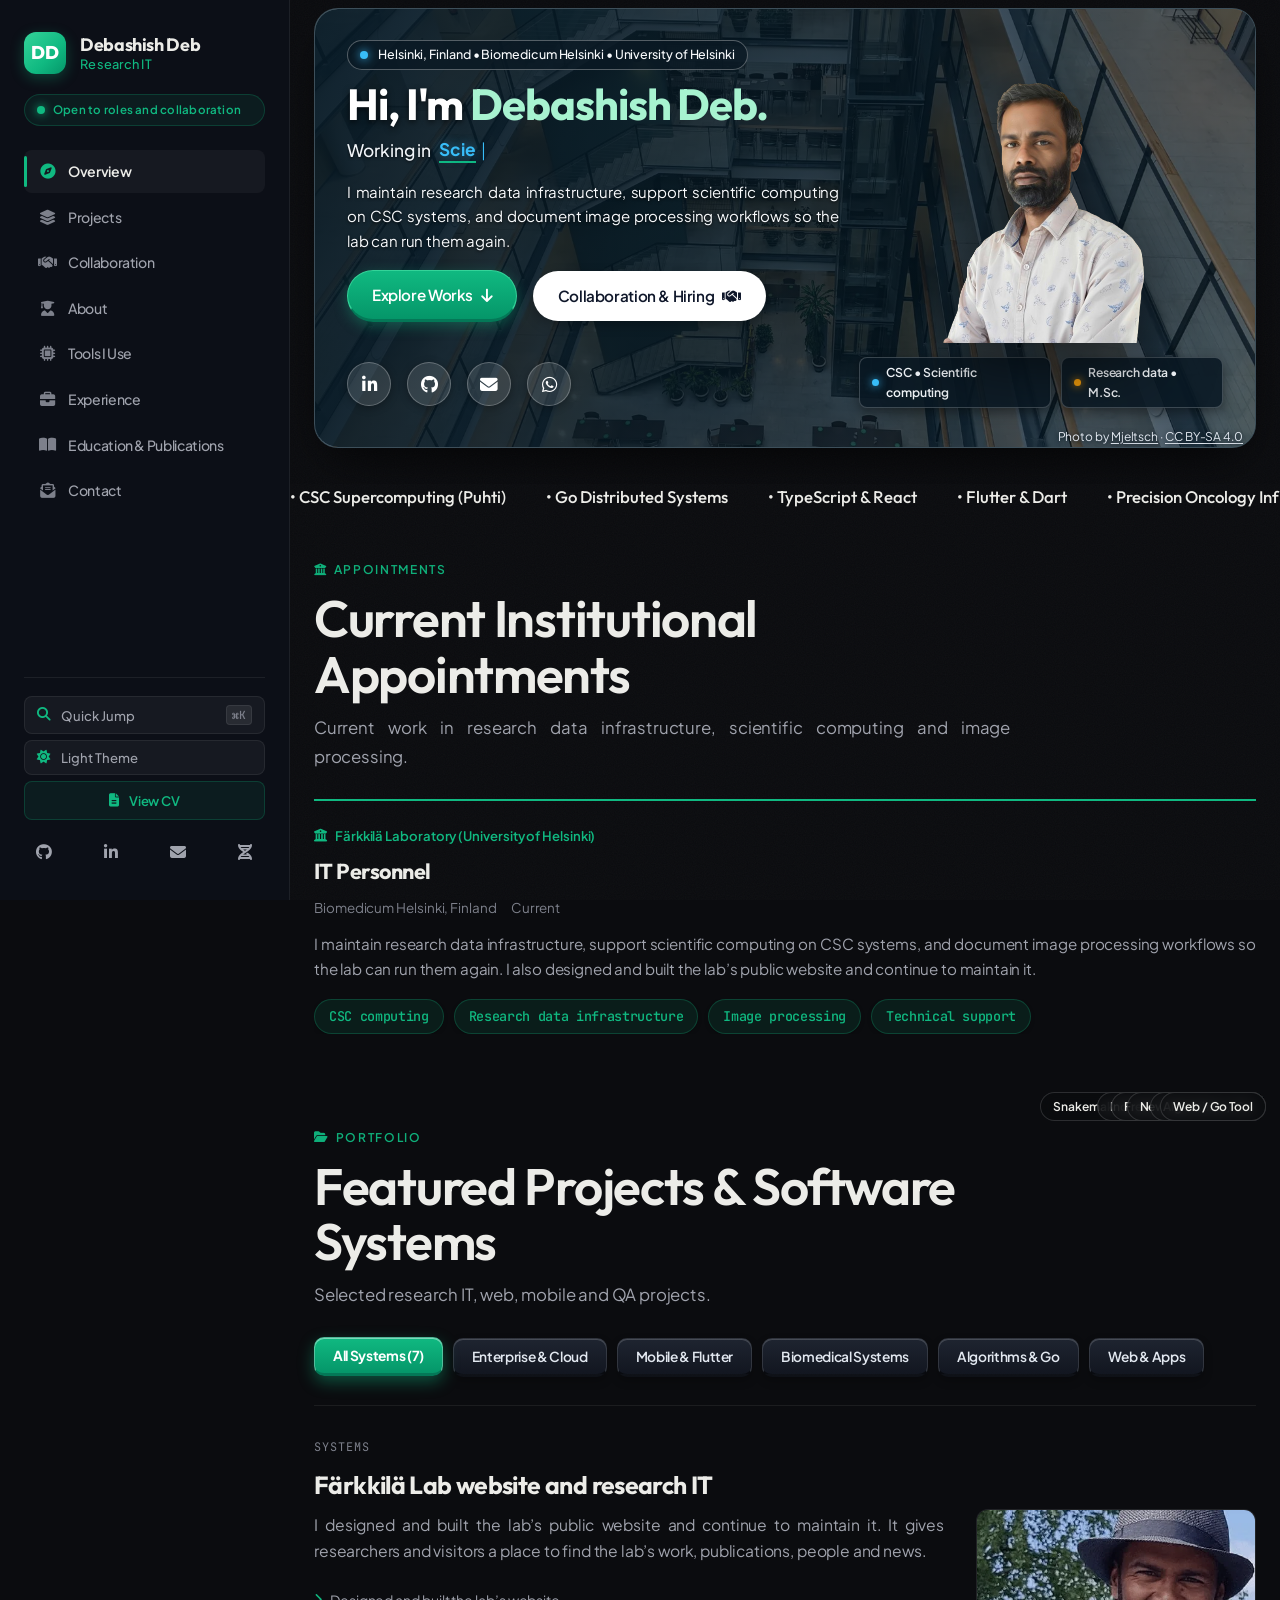
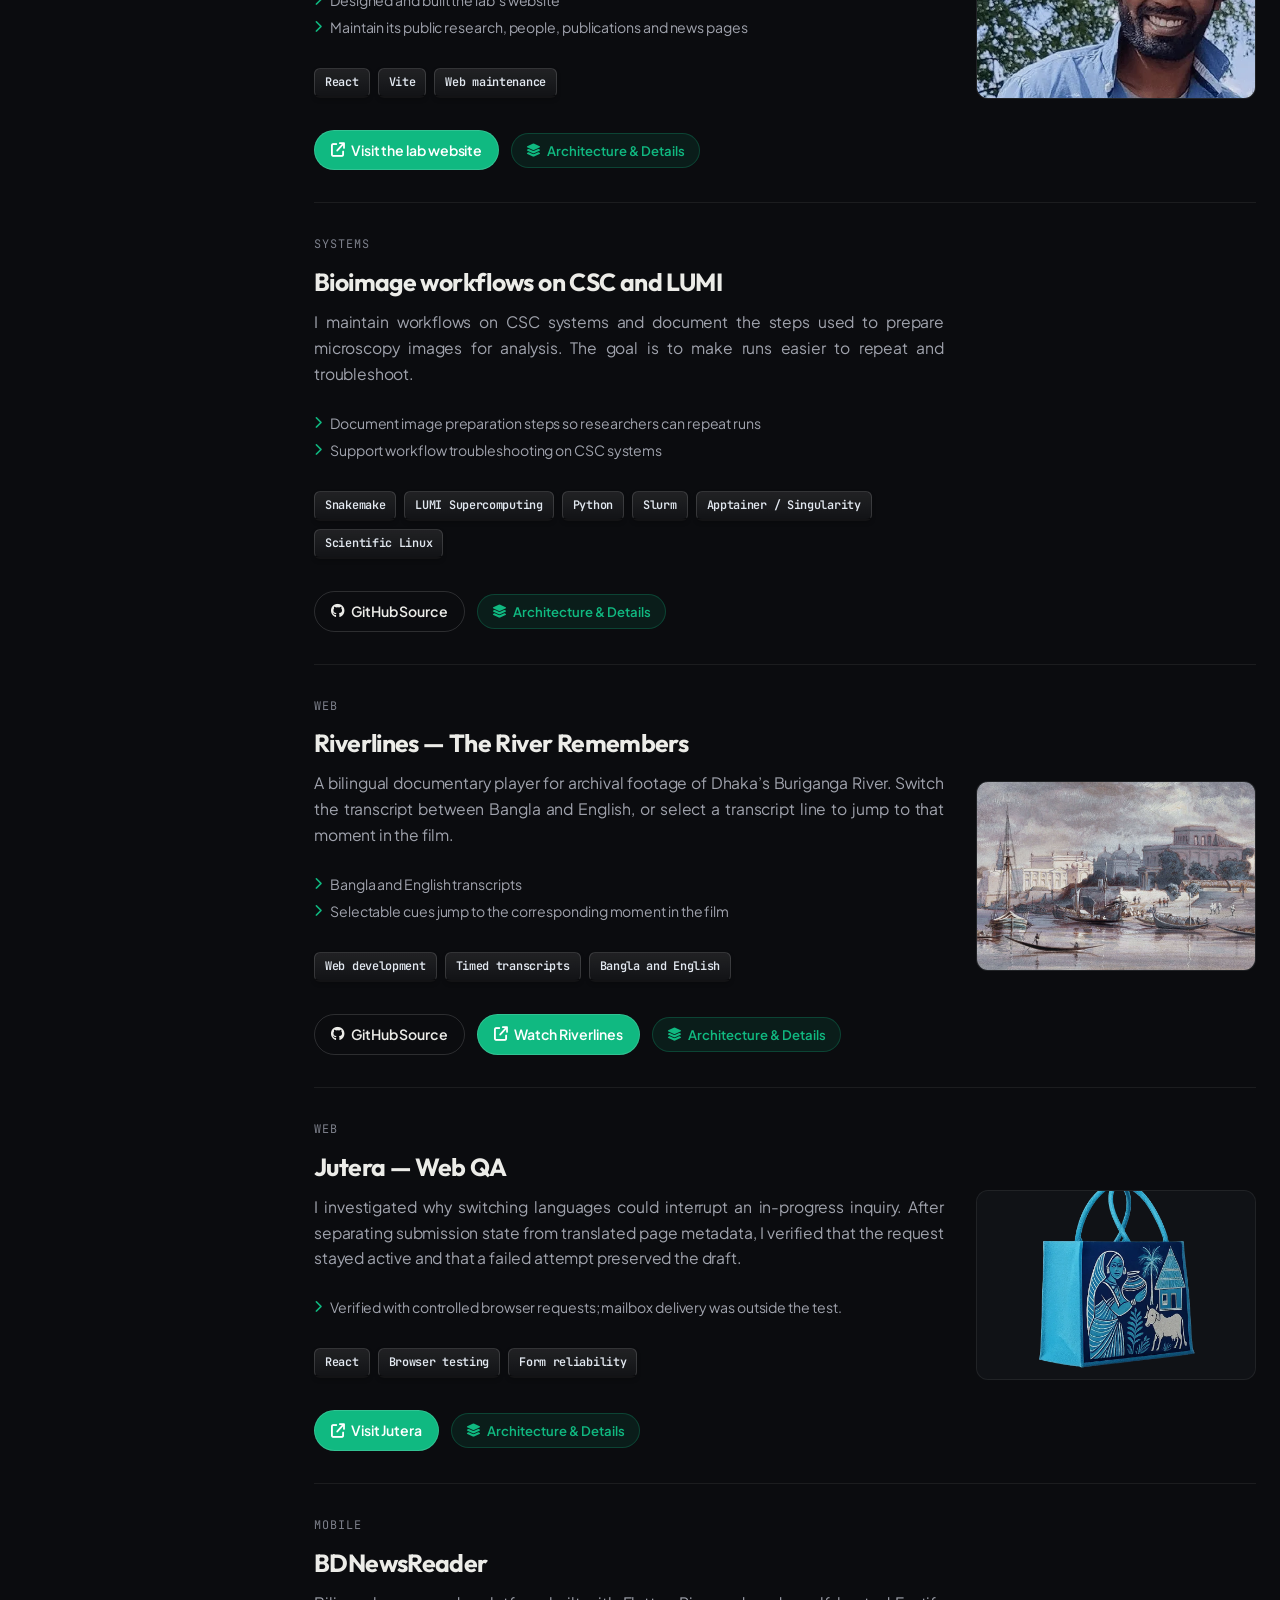
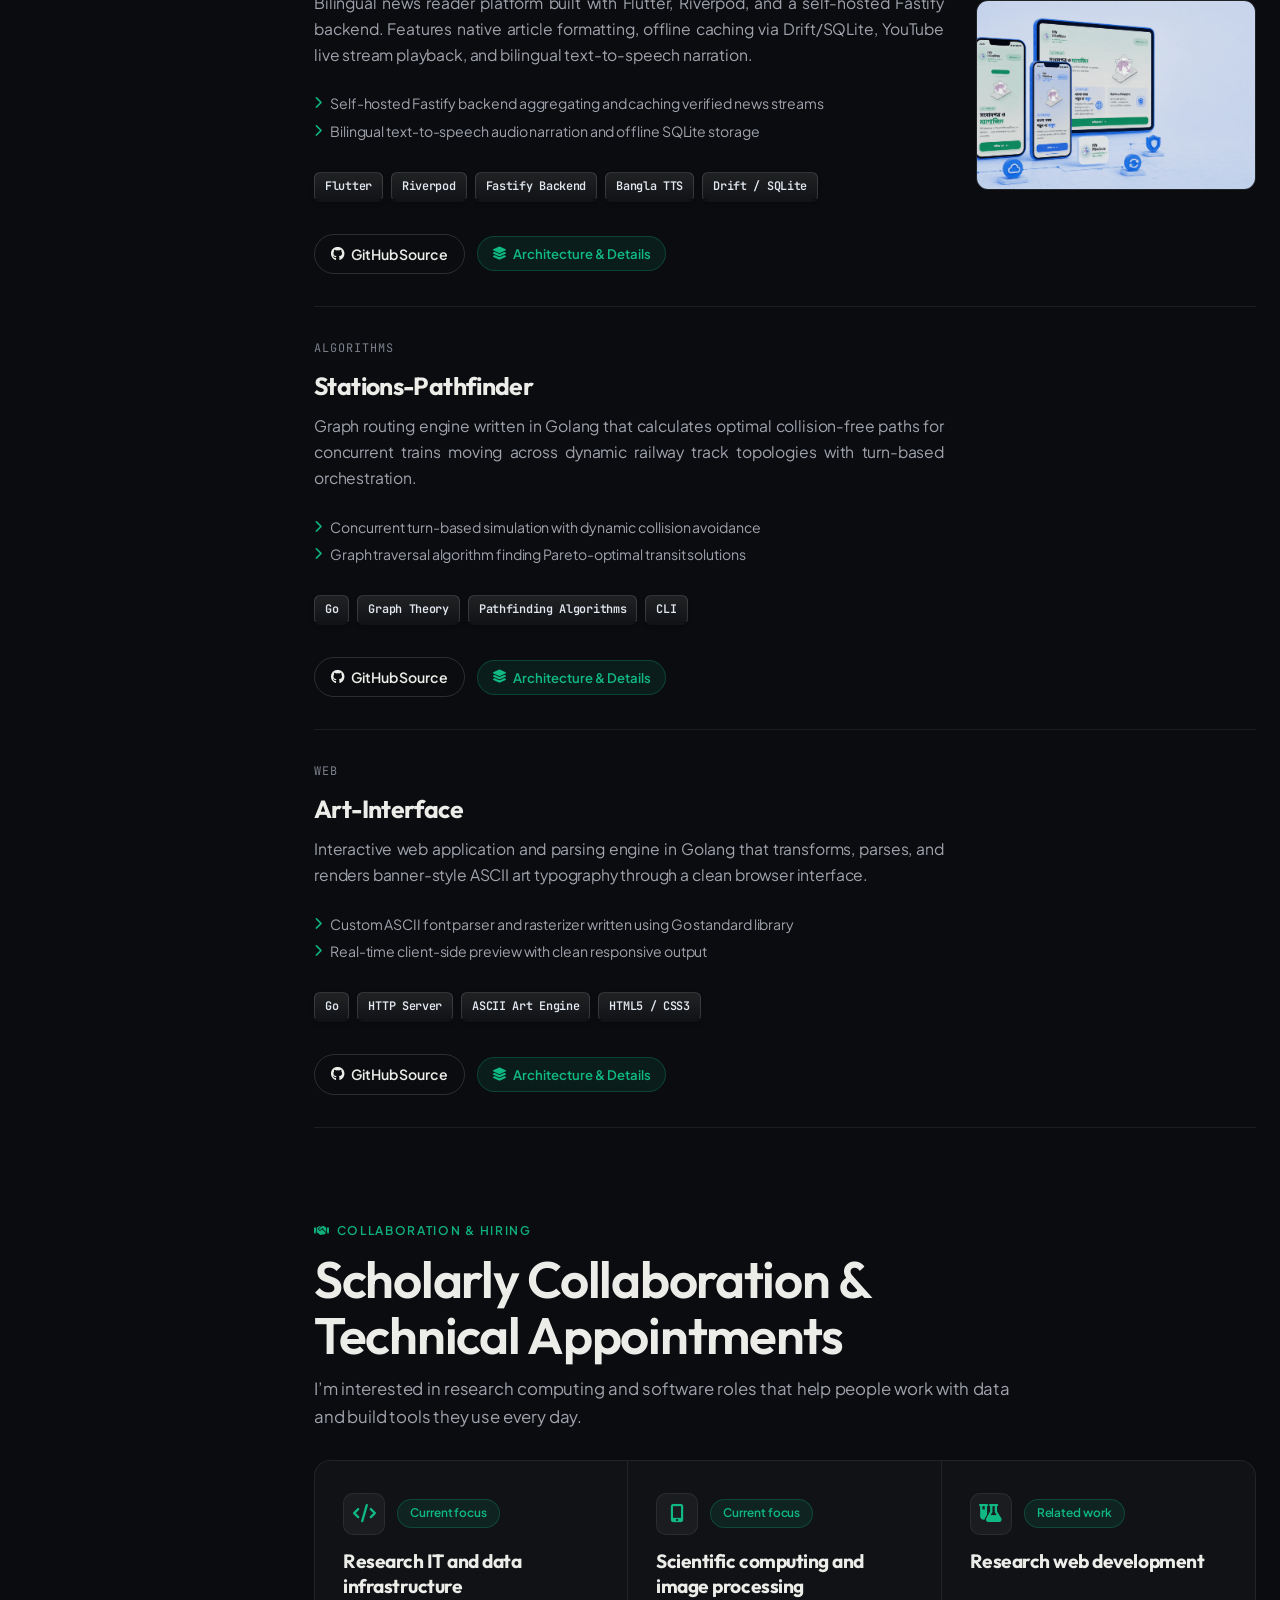
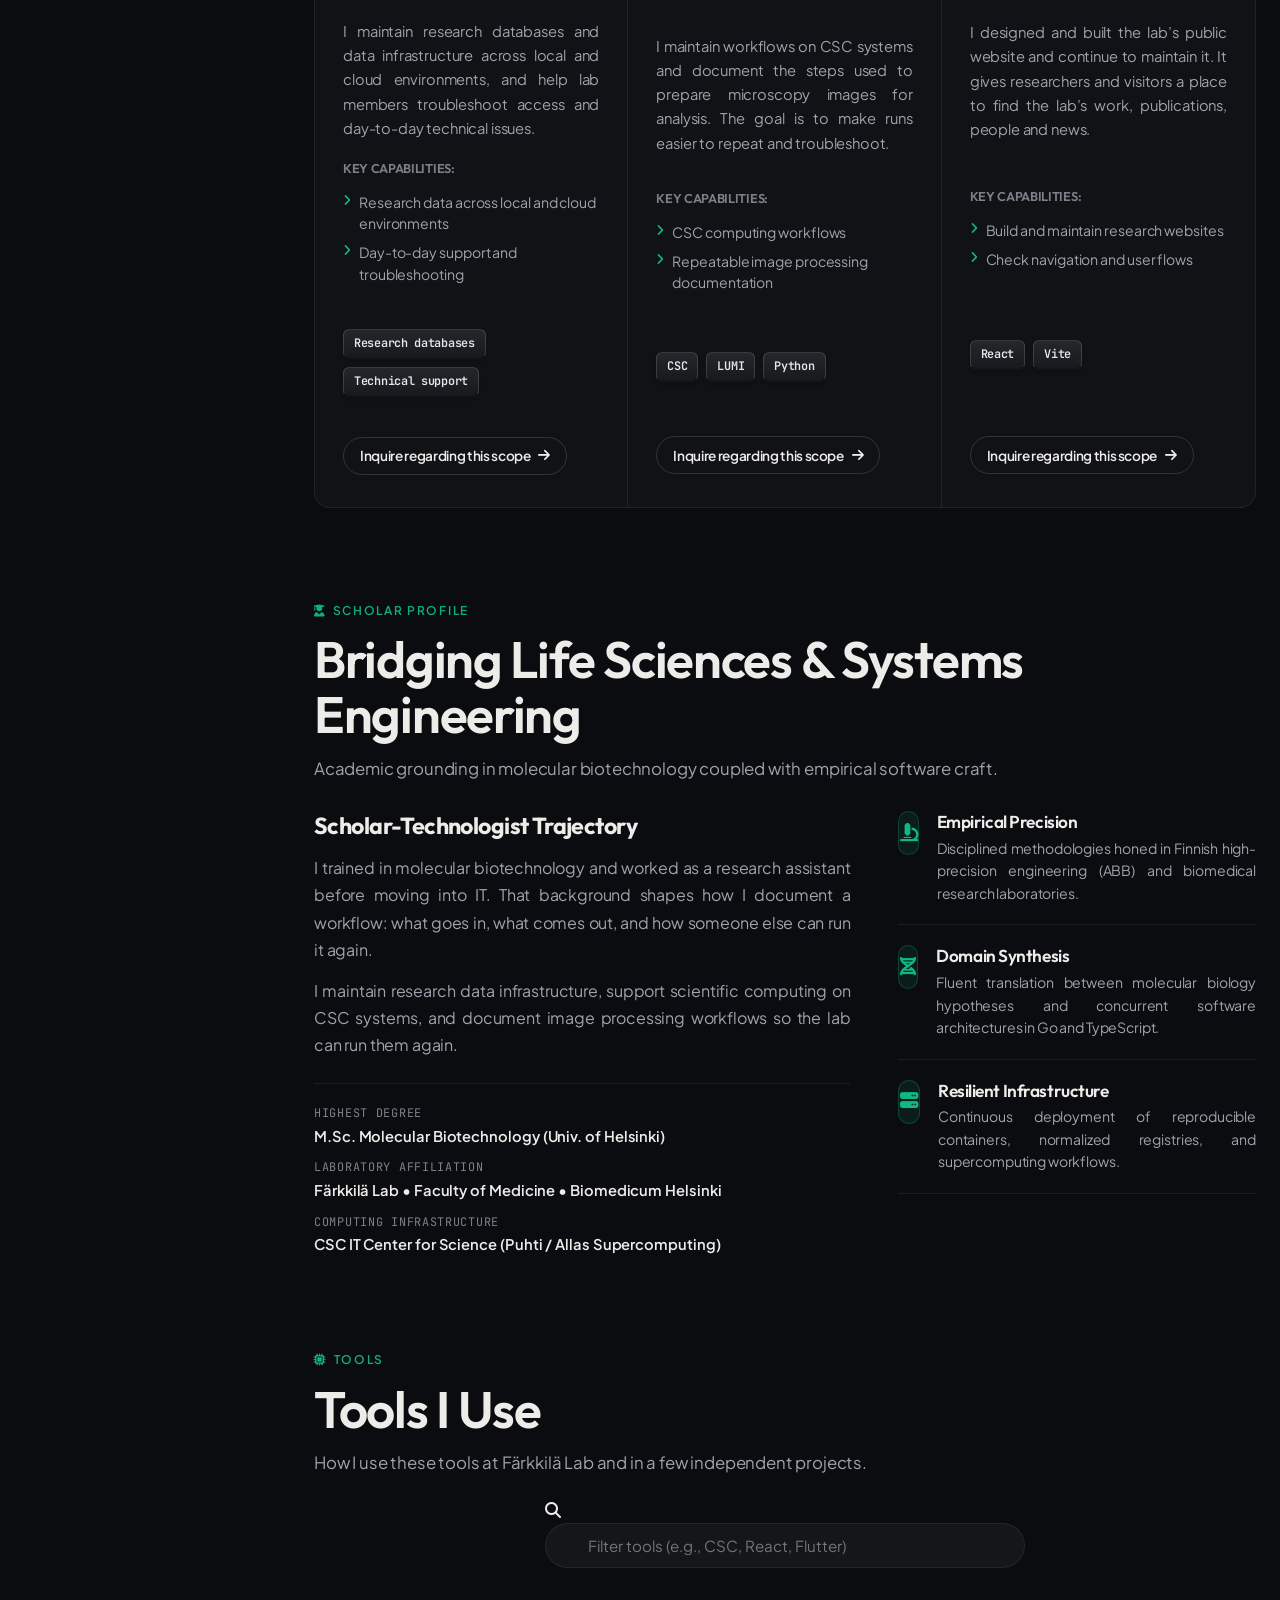
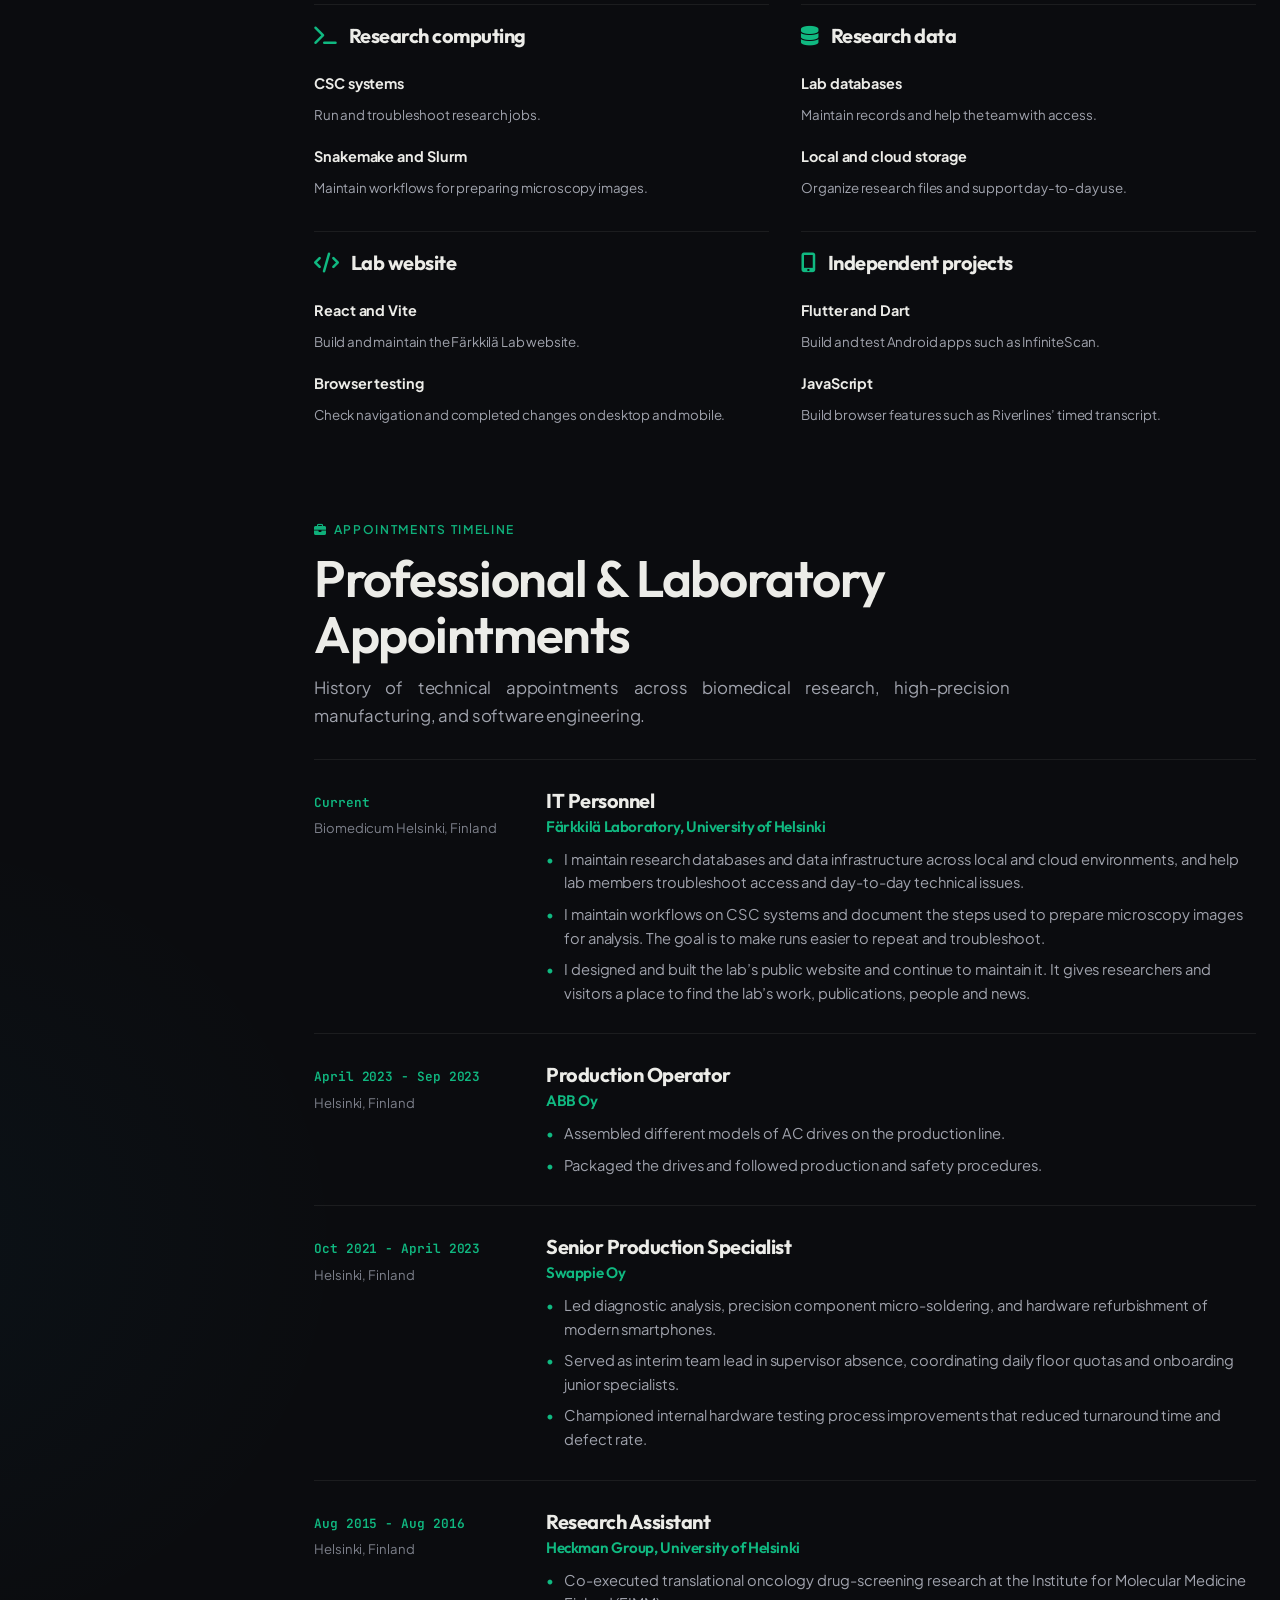
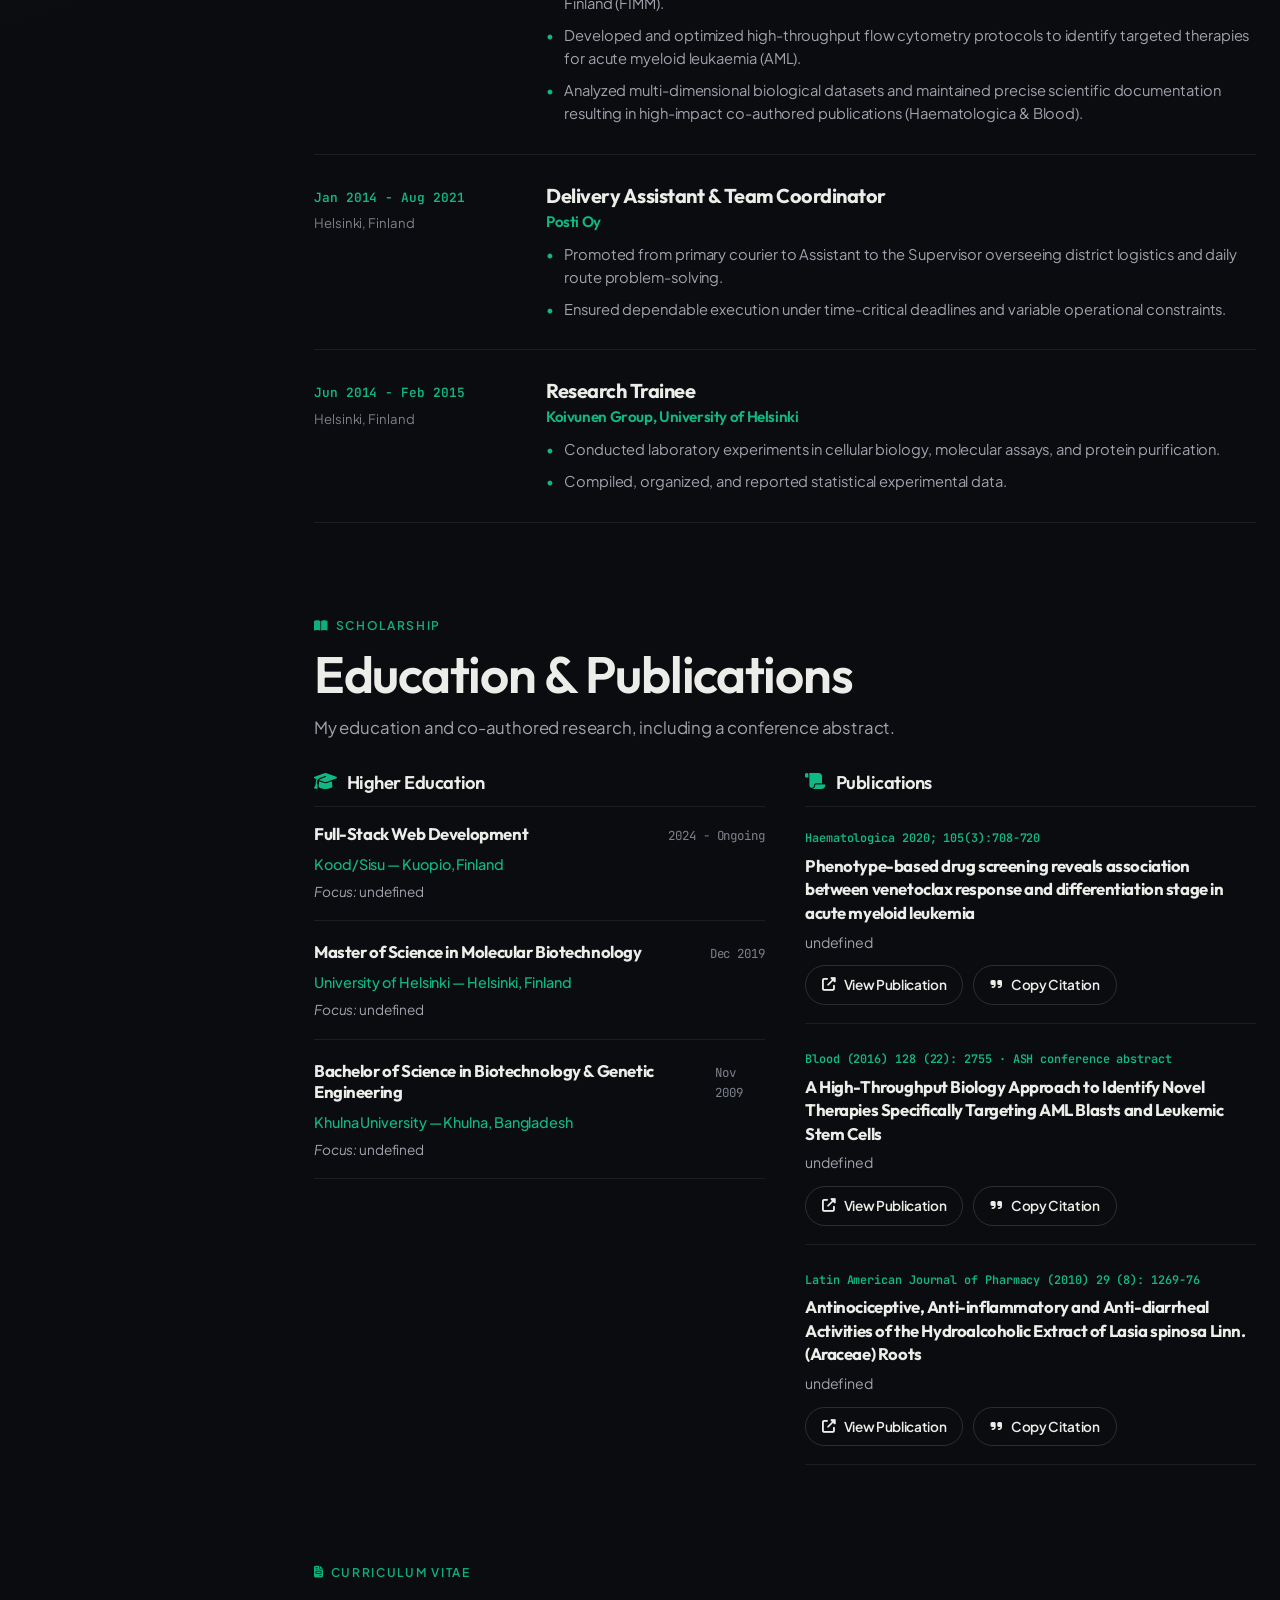
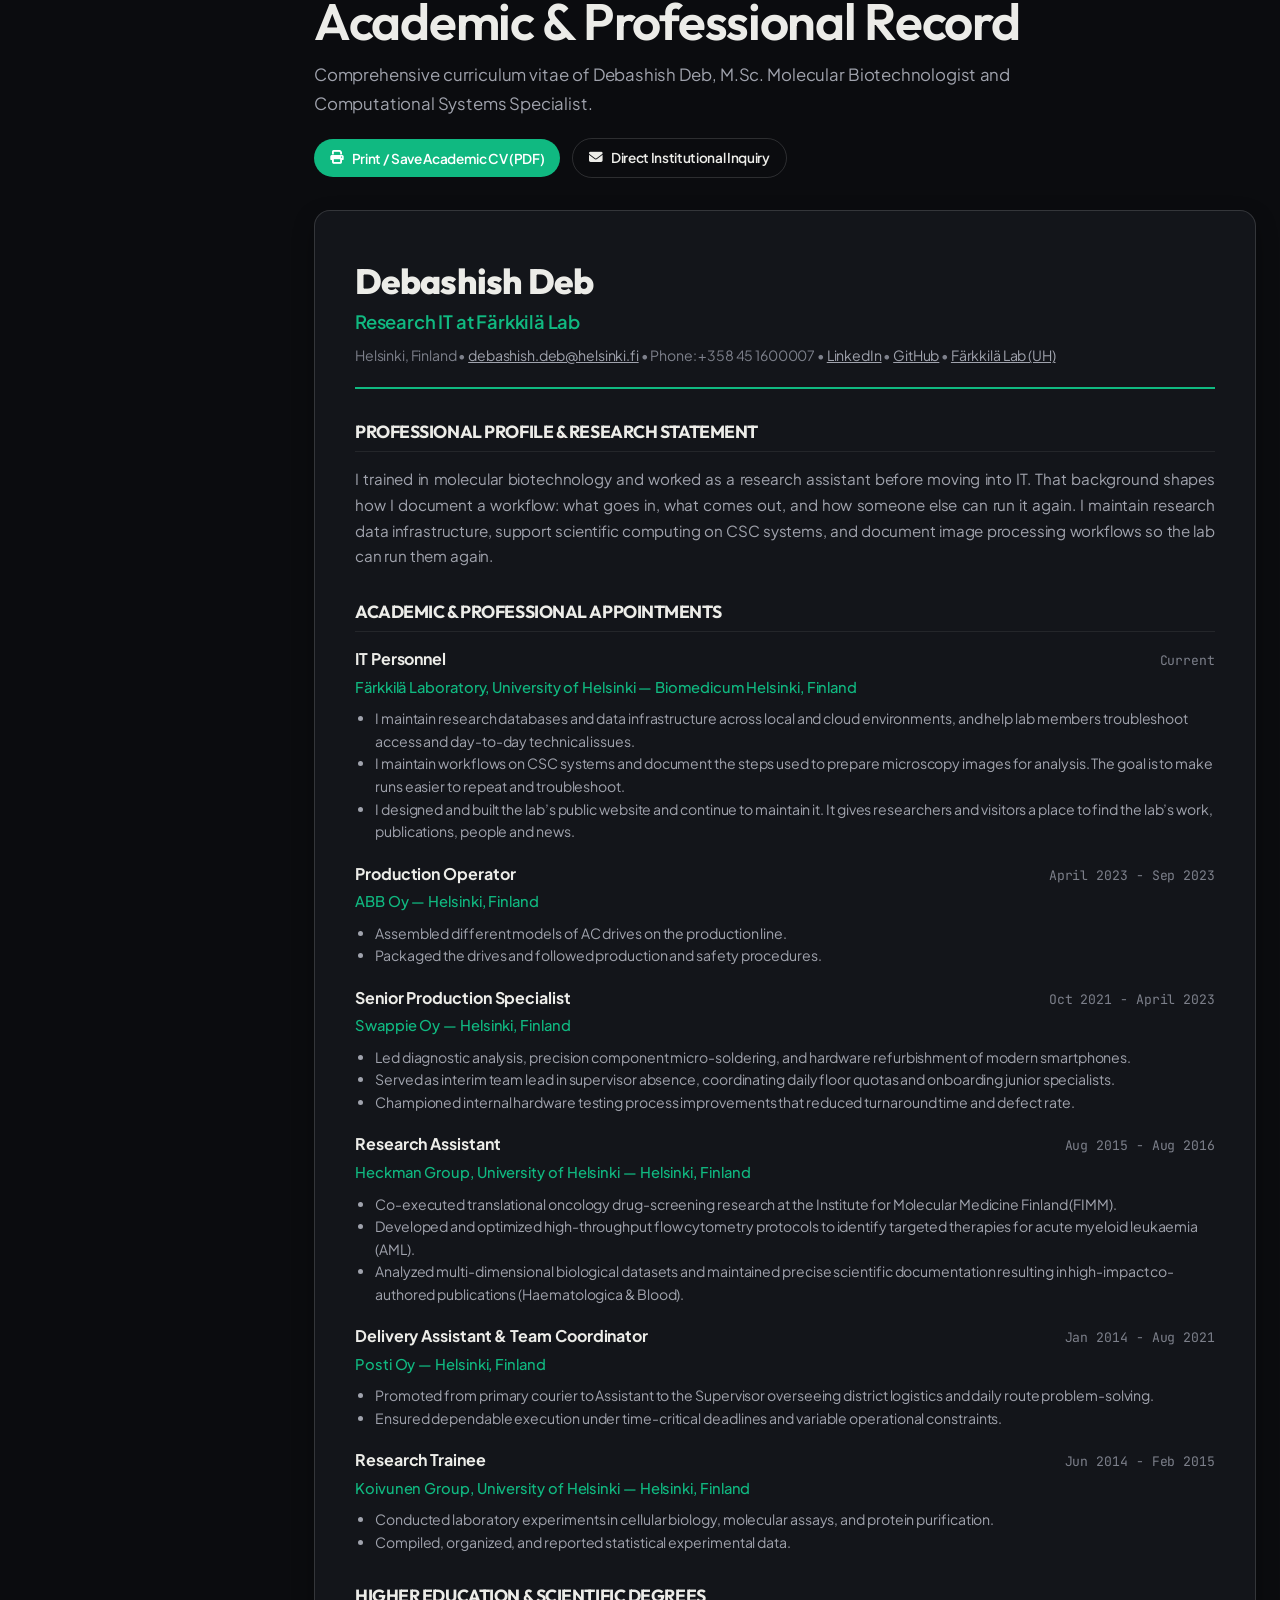
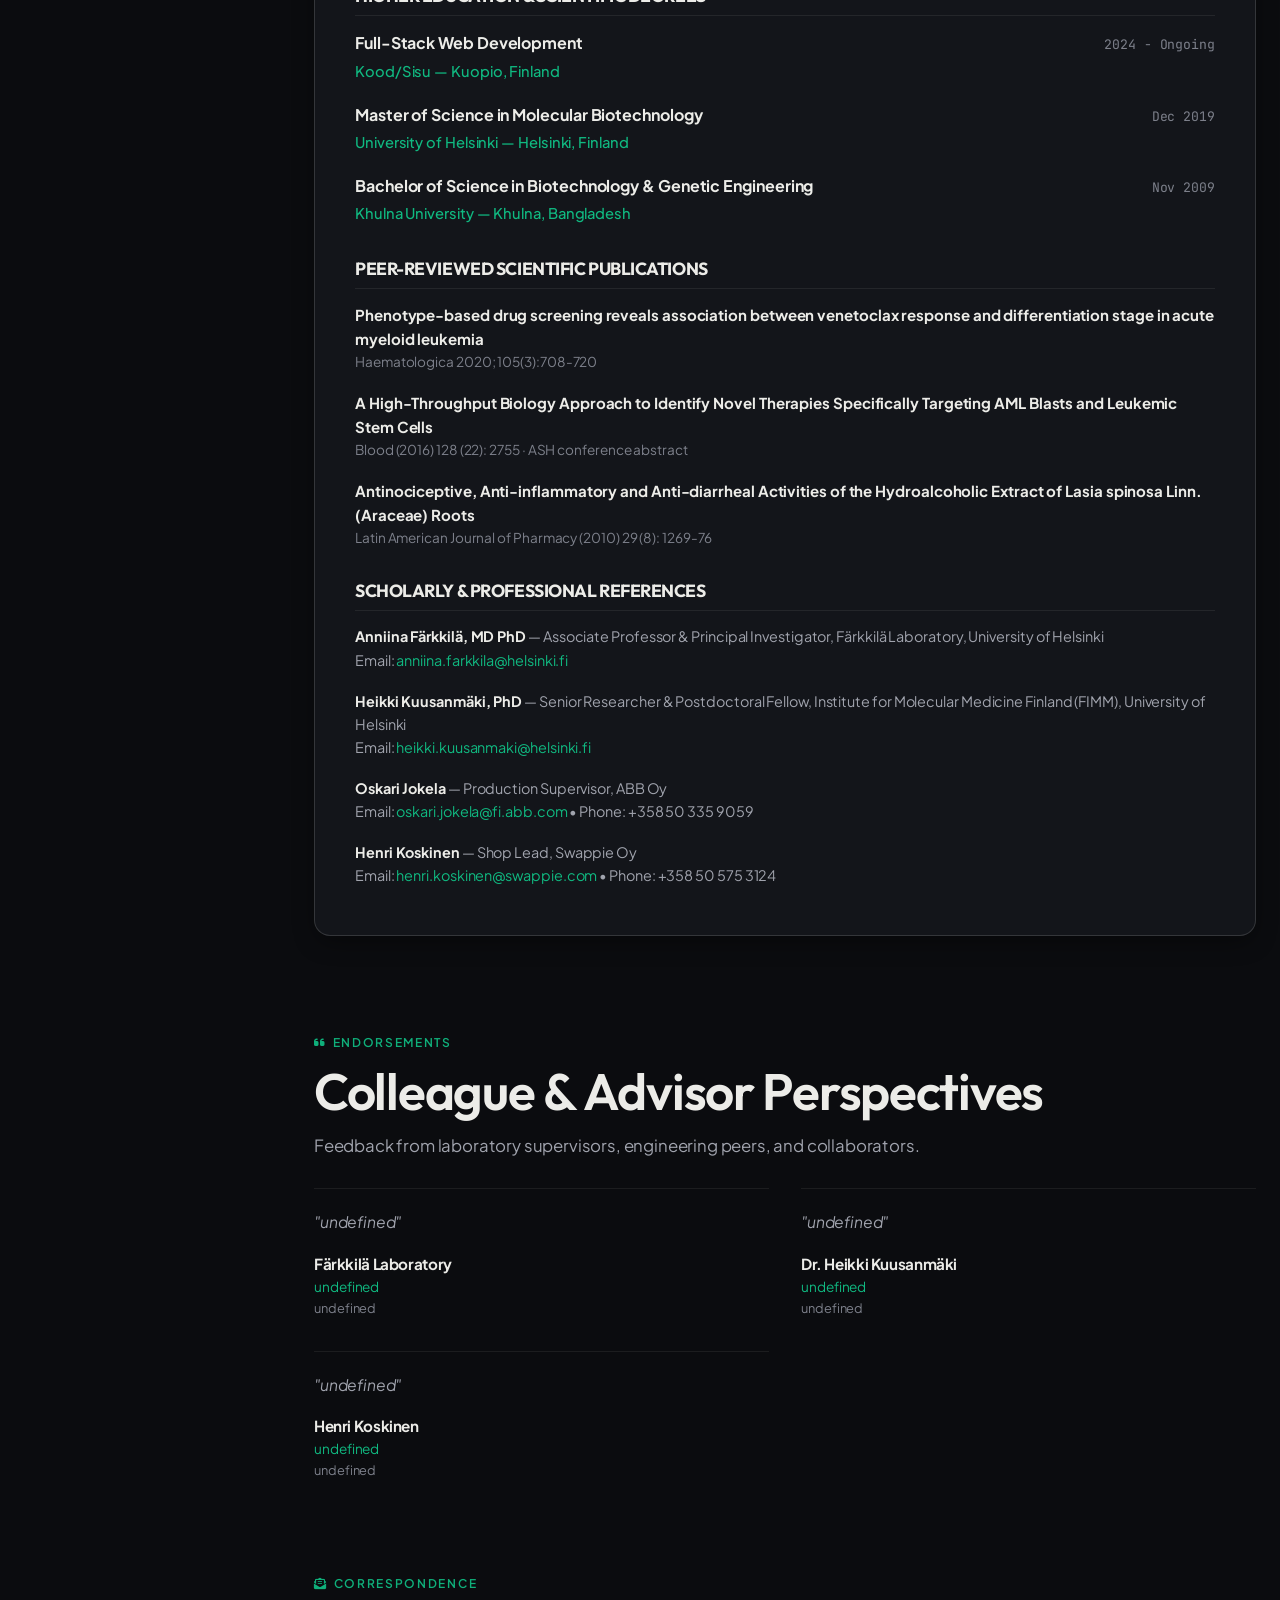
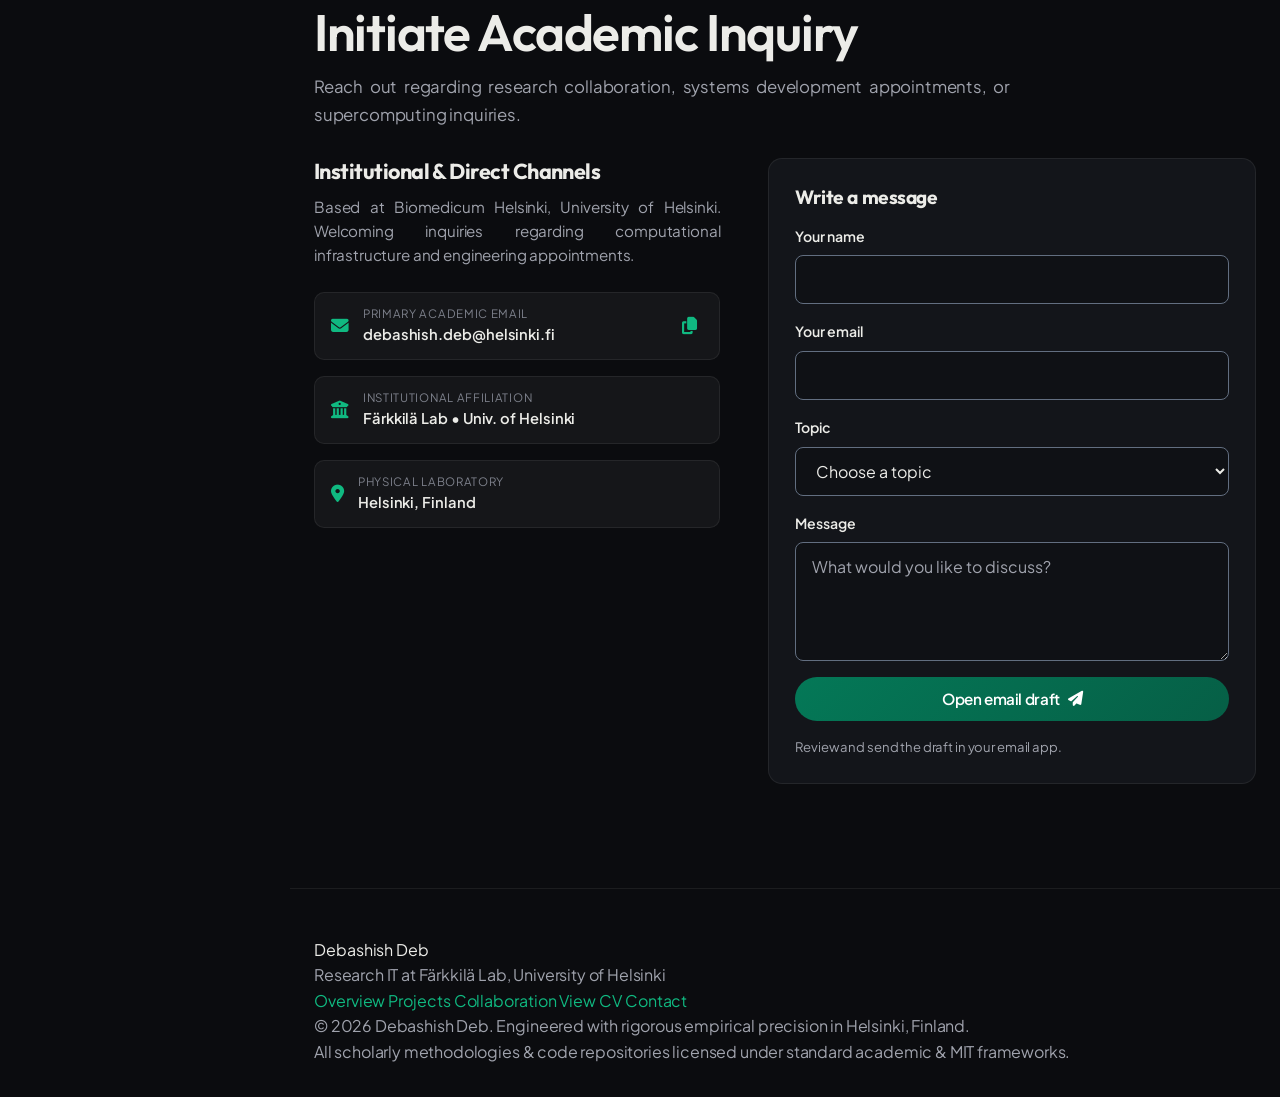
==== index.html @ 7edd1072 "Clarify ABB job duties" ====
<!DOCTYPE html>
<html lang="en">
<head>
  <meta charset="UTF-8">
  <meta name="viewport" content="width=device-width, initial-scale=1.0, viewport-fit=cover">
  <meta name="theme-color" content="#0a0d14">
  <meta name="color-scheme" content="dark light">

  <!-- SEO & Social Graph Meta Tags -->
  <title>Debashish Deb — Research IT at Färkkilä Lab</title>
  <meta name="description" content="Research IT at Färkkilä Lab, University of Helsinki. Scientific computing, research data infrastructure and reproducible image processing.">
  <meta name="keywords" content="Debashish Deb, Farkkila Lab, University of Helsinki, Computational Biology, Full-Stack Developer, Go Developer, TypeScript, React, Flutter, Biotechnology, Helsinki, Finland, Software Engineer">
  <meta name="author" content="Debashish Deb">
  <link rel="canonical" href="https://debashish-deb.github.io/">

  <meta property="og:type" content="website">
  <meta property="og:url" content="https://debashish-deb.github.io/">
  <meta property="og:title" content="Debashish Deb — Research IT at Färkkilä Lab">
  <meta property="og:description" content="Research IT at Färkkilä Lab, University of Helsinki. Scientific computing, research data infrastructure and reproducible image processing.">
  <meta property="og:image" content="profile.jpg">

  <meta name="twitter:card" content="summary_large_image">
  <meta name="twitter:title" content="Debashish Deb — Research IT at Färkkilä Lab">
  <meta name="twitter:description" content="Research IT at Färkkilä Lab, University of Helsinki. Scientific computing, research data infrastructure and reproducible image processing.">
  <meta name="twitter:image" content="profile.jpg">

  <!-- Favicon -->
  <link rel="icon" type="image/svg+xml" href="data:image/svg+xml,<svg xmlns='http://www.w3.org/2000/svg' viewBox='0 0 100 100'><rect width='100' height='100' rx='24' fill='%232563eb'/><text x='50' y='64' font-family='sans-serif' font-size='44' font-weight='800' fill='white' text-anchor='middle'>DD</text></svg>">

  <!-- Google Fonts: Plus Jakarta Sans, Outfit & JetBrains Mono -->
  <link rel="preconnect" href="https://fonts.googleapis.com">
  <link rel="preconnect" href="https://fonts.gstatic.com" crossorigin>
  <link href="https://fonts.googleapis.com/css2?family=Outfit:wght@400;500;600;700;800&family=Plus+Jakarta+Sans:wght@400;500;600;700&family=JetBrains+Mono:wght@400;500;600&display=swap" rel="stylesheet">

  <!-- Font Awesome 6 -->
  <link rel="stylesheet" href="https://cdnjs.cloudflare.com/ajax/libs/font-awesome/6.5.1/css/all.min.css" integrity="sha512-DTOQO9RWCH3ppGqcWaEA1BIZOC6xxalwEsw9c2QQeAIftl+Vegovlnee1c9QX4TctnWMn13TZye+giMm8e2LwA==" crossorigin="anonymous" referrerpolicy="no-referrer" />

  <!-- Core Stylesheet -->
  <link rel="stylesheet" href="styles.css?v=23">
</head>
<body class="dark-theme">
  <!-- Top Scroll Progress Bar -->
  <div class="scroll-progress-bar" id="scroll-progress-bar" aria-hidden="true"></div>

  <!-- Skip Link for Keyboard Accessibility -->
  <a href="#main-content" class="skip-link">Skip to main content</a>

  <!-- Ambient Luminous Background Mesh -->
  <div class="ambient-glow ambient-glow-top" aria-hidden="true"></div>
  <div class="ambient-glow ambient-glow-middle" aria-hidden="true"></div>
  <div class="ambient-glow ambient-glow-bottom" aria-hidden="true"></div>

  <!-- Main Root Container -->
  <div id="app">
    <div class="initial-loader" id="initial-loader" aria-live="polite">
      <div class="loader-spinner"></div>
      <p>Loading portfolio...</p>
    </div>
  </div>

  <!-- Floating Back to Top Button -->
  <button id="back-to-top" class="back-to-top-btn" aria-label="Back to top">
    <i class="fas fa-arrow-up" aria-hidden="true"></i>
  </button>

  <!-- Toast Notification Container -->
  <div id="toast-container" class="toast-container" aria-live="polite" aria-atomic="true"></div>

  <!-- Quick Keyboard Command Palette Launcher -->
  <div id="cmd-palette" class="modal-overlay cmd-palette-modal" role="dialog" aria-modal="true" aria-label="Quick Command Palette"></div>

  <!-- Main Application Script -->
  <script src="script.js?v=24"></script>
</body>
</html>
---- styles.css ----
/* ==========================================================================
   DESIGN TOKENS & SYSTEM VARIABLES (4px Grid System, Apple/Linear Luxury Grade)
   ========================================================================== */

:root {
  /* Color Palette - Dark Luxe (Default) */
  --bg-primary: #0a0d14;
  --bg-secondary: #101522;
  --bg-card: rgba(18, 24, 38, 0.72);
  --bg-card-hover: rgba(26, 34, 52, 0.85);
  --bg-glass: rgba(14, 19, 31, 0.75);
  --bg-pill: rgba(255, 255, 255, 0.06);

  --text-primary: #f8fafc;
  --text-secondary: #94a3b8;
  --text-muted: #64748b;
  --text-inverse: #0f172a;

  /* Accent Brand Gradients (Nordic Emerald & Mint Luxe) */
  --accent-primary: #10b981;
  --accent-primary-hover: #34d399;
  --accent-gradient: linear-gradient(135deg, #34d399 0%, #10b981 50%, #059669 100%);
  --accent-gradient-glow: radial-gradient(circle at 50% 50%, rgba(16, 185, 129, 0.18), transparent 70%);
  --accent-soft: rgba(16, 185, 129, 0.10);
  --accent-border: rgba(16, 185, 129, 0.25);
  --border-subtle: rgba(255, 255, 255, 0.08);
  --border-strong: rgba(255, 255, 255, 0.16);
  --on-accent: #ffffff;

  /* Status Colors */
  --status-available: #10b981;
  --status-available-glow: rgba(16, 185, 129, 0.25);

  /* Shadows & Elevation */
  --shadow-sm: 0 1px 3px rgba(0, 0, 0, 0.35);
  --shadow-md: 0 8px 24px -4px rgba(0, 0, 0, 0.45);
  --shadow-lg: 0 20px 40px -8px rgba(0, 0, 0, 0.65);
  --shadow-glow: 0 0 35px rgba(16, 185, 129, 0.22);

  /* Typography */
  --font-display: 'Outfit', -apple-system, BlinkMacSystemFont, sans-serif;
  --font-body: 'Plus Jakarta Sans', -apple-system, BlinkMacSystemFont, sans-serif;
  --font-mono: 'JetBrains Mono', monospace;

  /* Layout & Sizing (4px scale) */
  --header-height: 72px;
  --max-width: 1200px;
  --radius-sm: 8px;
  --radius-md: 14px;
  --radius-lg: 20px;
  --radius-full: 9999px;

  /* Transitions */
  --transition-fast: 150ms cubic-bezier(0.4, 0, 0.2, 1);
  --transition-normal: 250ms cubic-bezier(0.4, 0, 0.2, 1);
  --transition-slow: 400ms cubic-bezier(0.4, 0, 0.2, 1);
}

/* Light Theme Mode (Executive British Racing Green / Deep Botanical Emerald & Clean Slate) */
body.light-theme {
  --bg-primary: #fafafc;
  --bg-secondary: #f3f4f6;
  --bg-card: #ffffff;
  --bg-card-hover: #ffffff;
  --bg-glass: rgba(255, 255, 255, 0.88);
  --bg-pill: rgba(15, 23, 42, 0.05);

  --text-primary: #0f172a;
  --text-secondary: #334155;
  --text-muted: #64748b;
  --text-inverse: #ffffff;

  --accent-primary: #047857;
  --accent-primary-hover: #065f46;
  --accent-gradient: linear-gradient(135deg, #059669 0%, #047857 55%, #064e3b 100%);
  --accent-gradient-glow: radial-gradient(circle at 50% 50%, rgba(4, 120, 87, 0.12), transparent 70%);
  --accent-soft: rgba(4, 120, 87, 0.08);
  --accent-border: rgba(4, 120, 87, 0.22);
  --border-subtle: rgba(15, 23, 42, 0.08);
  --border-strong: rgba(15, 23, 42, 0.15);
  --on-accent: #ffffff;

  --shadow-sm: 0 1px 3px rgba(0, 0, 0, 0.05);
  --shadow-md: 0 8px 24px -4px rgba(15, 23, 42, 0.07);
  --shadow-lg: 0 20px 40px -8px rgba(15, 23, 42, 0.10);
  --shadow-glow: 0 0 35px rgba(4, 120, 87, 0.15);
}

/* ==========================================================================
   BASE RESETS & ELEMENT STYLES
   ========================================================================== */

*, *::before, *::after {
  box-sizing: border-box;
  margin: 0;
  padding: 0;
}

html {
  font-size: 16px;
  scroll-behavior: smooth;
  scroll-padding-top: calc(var(--header-height) + 24px);
  -webkit-font-smoothing: antialiased;
  -moz-osx-font-smoothing: grayscale;
}

body {
  font-family: var(--font-body);
  background-color: var(--bg-primary);
  color: var(--text-primary);
  line-height: 1.6;
  overflow-x: hidden;
  transition: background-color var(--transition-normal), color var(--transition-normal);
  min-height: 100vh;
  position: relative;
}

/* Accessible Skip Link */
.skip-link {
  position: absolute;
  top: -60px;
  left: 20px;
  background: var(--accent-primary);
  color: #fff;
  padding: 12px 20px;
  border-radius: var(--radius-sm);
  z-index: 9999;
  font-weight: 600;
  text-decoration: none;
  transition: top var(--transition-fast);
}
.skip-link:focus {
  top: 16px;
}

/* Ambient Radial Background Glows */
.ambient-glow {
  position: fixed;
  pointer-events: none;
  z-index: 0;
  border-radius: 50%;
  filter: blur(100px);
  opacity: 0.6;
}
.ambient-glow-top {
  top: -150px;
  right: -100px;
  width: 550px;
  height: 550px;
  background: radial-gradient(circle, rgba(16, 185, 129, 0.16) 0%, rgba(52, 211, 153, 0.06) 60%, transparent 80%);
}
.ambient-glow-middle {
  top: 45%;
  left: -200px;
  width: 600px;
  height: 600px;
  background: radial-gradient(circle, rgba(5, 150, 105, 0.12) 0%, rgba(16, 185, 129, 0.05) 60%, transparent 80%);
}

#app {
  position: relative;
  z-index: 1;
}

/* Layout Container */
.container {
  max-width: var(--max-width);
  margin: 0 auto;
  padding-inline: var(--page-gutter, 24px);
}

/* Typography Defaults */
h1, h2, h3, h4, h5, h6 {
  font-family: var(--font-display);
  font-weight: 700;
  line-height: 1.25;
  color: var(--text-primary);
  letter-spacing: -0.02em;
}

p {
  color: var(--text-secondary);
}

a {
  color: var(--accent-primary);
  text-decoration: none;
  transition: color var(--transition-fast);
}

a:hover {
  color: var(--accent-primary-hover);
}

button {
  font-family: inherit;
  cursor: pointer;
  border: none;
  outline: none;
}

img {
  max-width: 100%;
  height: auto;
  display: block;
}

/* ==========================================================================
   NAVIGATION BAR (Streamlined Floating Glass Pill)
   ========================================================================== */

.site-header {
  position: sticky;
  top: 14px;
  left: 0;
  right: 0;
  max-width: 1100px;
  margin: 0 auto;
  height: 58px;
  background: rgba(14, 17, 23, 0.85);
  backdrop-filter: blur(20px);
  -webkit-backdrop-filter: blur(20px);
  border: 1px solid var(--border-strong);
  border-radius: var(--radius-full);
  box-shadow: 0 10px 30px -10px rgba(0, 0, 0, 0.6);
  z-index: 100;
  transition: all var(--transition-normal);
}

.site-header::before {
  display: none !important;
}

.nav-container {
  height: 100%;
  padding: 0 20px;
  display: flex;
  align-items: center;
  justify-content: space-between;
}

/* Brand Logo */
.brand-link {
  display: flex;
  align-items: center;
  gap: 10px;
  text-decoration: none;
  color: var(--text-primary);
}

.brand-badge {
  width: 32px;
  height: 32px;
  border-radius: 9px;
  background: var(--accent-gradient);
  display: flex;
  align-items: center;
  justify-content: center;
  font-family: var(--font-display);
  font-weight: 800;
  font-size: 0.95rem;
  color: #fff;
  box-shadow: 0 3px 10px rgba(16, 185, 129, 0.35);
  transition: transform var(--transition-fast);
}

.brand-link:hover .brand-badge {
  transform: scale(1.05);
}

.brand-name {
  font-family: var(--font-display);
  font-weight: 700;
  font-size: 1rem;
  letter-spacing: -0.01em;
}

/* Nav Menu Items */
.nav-menu {
  display: flex;
  align-items: center;
  list-style: none;
  gap: 4px;
}

.nav-link {
  display: inline-block;
  padding: 8px 14px;
  font-size: 0.9rem;
  font-weight: 500;
  color: var(--text-secondary);
  border-radius: var(--radius-sm);
  transition: all var(--transition-fast);
}

.nav-link:hover {
  color: var(--text-primary);
  background: var(--bg-pill);
}

.nav-link.active {
  color: var(--text-primary);
  background: var(--bg-pill);
  font-weight: 600;
  border-bottom: 2px solid var(--accent-primary);
}

/* Nav Controls */
.nav-actions {
  display: flex;
  align-items: center;
  gap: 12px;
}

.theme-toggle-btn {
  width: 40px;
  height: 40px;
  border-radius: var(--radius-sm);
  background: var(--bg-pill);
  border: 1px solid var(--border-subtle);
  color: var(--text-secondary);
  display: flex;
  align-items: center;
  justify-content: center;
  font-size: 1rem;
  transition: all var(--transition-fast);
}

.theme-toggle-btn:hover {
  color: var(--text-primary);
  border-color: var(--border-strong);
  transform: translateY(-1px);
}

.btn-resume {
  padding: 8px 18px;
  background: var(--accent-gradient);
  color: #fff;
  border-radius: var(--radius-full);
  font-size: 0.88rem;
  font-weight: 600;
  display: inline-flex;
  align-items: center;
  gap: 8px;
  box-shadow: 0 4px 14px rgba(16, 185, 129, 0.28);
  transition: all var(--transition-fast);
}

.btn-resume:hover {
  transform: translateY(-2px);
  box-shadow: 0 6px 20px rgba(16, 185, 129, 0.40);
  color: #fff;
}

/* Mobile Hamburger */
.mobile-nav-toggle {
  display: none;
  width: 40px;
  height: 40px;
  border-radius: var(--radius-sm);
  background: var(--bg-pill);
  border: 1px solid var(--border-subtle);
  color: var(--text-primary);
  font-size: 1.15rem;
}

/* ==========================================================================
   BUTTONS & COMMON UI COMPONENTS
   ========================================================================== */

.btn {
  display: inline-flex;
  align-items: center;
  justify-content: center;
  gap: 8px;
  padding: 12px 24px;
  font-size: 0.95rem;
  font-weight: 600;
  border-radius: var(--radius-full);
  transition: all var(--transition-fast);
  text-decoration: none;
  min-height: 44px;
}

.btn-primary {
  background: var(--accent-gradient);
  color: #ffffff;
  box-shadow: 0 4px 16px rgba(16, 185, 129, 0.32);
}

.btn-primary:hover {
  transform: translateY(-2px);
  box-shadow: 0 8px 24px rgba(16, 185, 129, 0.45);
  color: #ffffff;
}

.btn-secondary {
  background: var(--bg-pill);
  color: var(--text-primary);
  border: 1px solid var(--border-subtle);
}

.btn-secondary:hover {
  background: var(--bg-card-hover);
  border-color: var(--border-strong);
  color: var(--text-primary);
  transform: translateY(-2px);
}

.btn-sm {
  padding: 8px 16px;
  font-size: 0.85rem;
  min-height: 38px;
}

/* Glass Card */
.glass-card {
  background: var(--bg-card);
  backdrop-filter: blur(12px);
  -webkit-backdrop-filter: blur(12px);
  border: 1px solid var(--border-subtle);
  border-radius: var(--radius-md);
  padding: 28px;
  transition: all var(--transition-normal);
  box-shadow: var(--shadow-sm);
}

.glass-card:hover {
  border-color: var(--accent-border);
  box-shadow: var(--shadow-md), var(--shadow-glow);
  transform: translateY(-3px);
}

/* Section Header Structure */
.section {
  padding: 44px 0;
  position: relative;
}

.section-header {
  text-align: center;
  max-width: 680px;
  margin: 0 auto 28px auto;
}

.section-tag {
  display: inline-flex;
  align-items: center;
  gap: 6px;
  padding: 6px 14px;
  background: var(--bg-pill);
  border: 1px solid var(--border-subtle);
  border-radius: var(--radius-full);
  font-size: 0.8rem;
  font-weight: 600;
  color: var(--accent-primary);
  text-transform: uppercase;
  letter-spacing: 0.08em;
  margin-bottom: 12px;
}

.section-title {
  font-size: 2.25rem;
  margin-bottom: 12px;
  letter-spacing: -0.025em;
}

.section-subtitle {
  font-size: 1.05rem;
  color: var(--text-secondary);
}

/* ==========================================================================
   HERO SECTION
   ========================================================================== */

.hero-section {
  padding: 48px 0 32px 0;
  position: relative;
}

.hero-grid {
  display: grid;
  grid-template-columns: 1.15fr 0.85fr;
  align-items: flex-start;
  gap: 40px;
}

.hero-status-pill {
  display: inline-flex;
  align-items: center;
  gap: 10px;
  padding: 6px 16px;
  background: rgba(16, 185, 129, 0.1);
  border: 1px solid rgba(16, 185, 129, 0.25);
  border-radius: var(--radius-full);
  font-size: 0.82rem;
  font-weight: 600;
  color: var(--status-available);
  margin-bottom: 24px;
}

.status-dot {
  width: 8px;
  height: 8px;
  border-radius: 50%;
  background-color: var(--status-available);
  box-shadow: 0 0 10px var(--status-available);
  animation: pulse-dot 2s infinite ease-in-out;
}

@keyframes pulse-dot {
  0%, 100% { opacity: 1; transform: scale(1); }
  50% { opacity: 0.4; transform: scale(0.85); }
}

.hero-title {
  font-size: 3.5rem;
  font-weight: 800;
  line-height: 1.1;
  letter-spacing: -0.03em;
  margin-bottom: 16px;
}

.hero-title .gradient-text {
  background: var(--accent-gradient);
  -webkit-background-clip: text;
  -webkit-text-fill-color: transparent;
}

.hero-tagline {
  font-size: 1.35rem;
  font-weight: 500;
  color: var(--text-primary);
  margin-bottom: 20px;
  line-height: 1.4;
}

.hero-description {
  font-size: 1.05rem;
  color: var(--text-secondary);
  line-height: 1.7;
  max-width: 580px;
  margin-bottom: 32px;
}

.hero-cta-group {
  display: flex;
  flex-wrap: wrap;
  align-items: center;
  gap: 16px;
  margin-bottom: 40px;
}

.hero-socials {
  display: flex;
  align-items: center;
  gap: 16px;
}

.hero-social-link {
  width: 44px;
  height: 44px;
  border-radius: 50%;
  background: var(--bg-pill);
  border: 1px solid var(--border-subtle);
  display: flex;
  align-items: center;
  justify-content: center;
  color: var(--text-secondary);
  font-size: 1.1rem;
  transition: all var(--transition-fast);
}

.hero-social-link:hover {
  color: var(--text-primary);
  border-color: var(--border-strong);
  background: var(--bg-card-hover);
  transform: translateY(-2px);
}

/* Hero Visual / Avatar Showcase */
.hero-visual-card {
  position: relative;
  display: flex;
  justify-content: center;
  align-items: flex-start;
  margin-top: -12px;
}

.avatar-wrapper {
  position: relative;
  width: 320px;
  height: 320px;
  border-radius: 36px;
  padding: 10px;
  background: var(--accent-gradient);
  box-shadow: 0 20px 50px rgba(16, 185, 129, 0.35);
  animation: float-avatar 6s ease-in-out infinite;
}

@keyframes float-avatar {
  0%, 100% { transform: translateY(0px); }
  50% { transform: translateY(-10px); }
}

.avatar-image {
  width: 100%;
  height: 100%;
  object-fit: cover;
  border-radius: 28px;
  background-color: var(--bg-secondary);
}

/* Floating Dual-Discipline Chips */
.floating-chip {
  position: absolute;
  background: var(--bg-glass);
  backdrop-filter: blur(16px);
  -webkit-backdrop-filter: blur(16px);
  border: 1px solid var(--border-strong);
  padding: 10px 18px;
  border-radius: var(--radius-full);
  display: flex;
  align-items: center;
  gap: 10px;
  box-shadow: var(--shadow-md);
  font-size: 0.85rem;
  font-weight: 600;
  color: var(--text-primary);
  white-space: nowrap;
}

.chip-tech {
  top: 10px;
  left: -20px;
  animation: float-chip 5s ease-in-out infinite alternate;
}

.chip-bio {
  bottom: 15px;
  right: -20px;
  animation: float-chip 5s ease-in-out infinite alternate-reverse;
}

@keyframes float-chip {
  0% { transform: translateY(0); }
  100% { transform: translateY(-8px); }
}

.chip-icon {
  width: 28px;
  height: 28px;
  border-radius: 50%;
  background: var(--accent-gradient);
  display: flex;
  align-items: center;
  justify-content: center;
  color: #fff;
  font-size: 0.8rem;
}

/* ==========================================================================
   METRICS & STATS HIGHLIGHTS
   ========================================================================== */

.stats-grid {
  display: grid;
  grid-template-columns: repeat(4, 1fr);
  gap: 20px;
  margin-top: -10px;
  margin-bottom: 32px;
}

.stat-item {
  text-align: center;
  padding: 24px 16px;
}

.stat-value {
  font-size: 1.85rem;
  font-weight: 800;
  font-family: var(--font-display);
  background: var(--accent-gradient);
  -webkit-background-clip: text;
  -webkit-text-fill-color: transparent;
  margin-bottom: 6px;
}

.stat-label {
  font-size: 0.85rem;
  font-weight: 500;
  color: var(--text-muted);
}

/* ==========================================================================
   ABOUT & INTERDISCIPLINARY PROFILE
   ========================================================================== */

.about-grid {
  display: grid;
  grid-template-columns: 1fr 1fr;
  gap: 32px;
}

.about-card-left {
  display: flex;
  flex-direction: column;
  justify-content: space-between;
}

.about-story {
  font-size: 1.05rem;
  line-height: 1.8;
  color: var(--text-secondary);
  margin-bottom: 24px;
}

.about-highlights {
  list-style: none;
  display: flex;
  flex-direction: column;
  gap: 14px;
}

.highlight-row {
  display: flex;
  align-items: flex-start;
  gap: 12px;
  font-size: 0.95rem;
  color: var(--text-primary);
}

.highlight-icon {
  color: var(--accent-primary);
  margin-top: 4px;
  flex-shrink: 0;
}

/* Dual Pillar Visual Cards */
.pillar-cards {
  display: flex;
  flex-direction: column;
  gap: 20px;
}

.pillar-card {
  padding: 24px;
  border-radius: var(--radius-md);
  background: var(--bg-card);
  border: 1px solid var(--border-subtle);
  transition: all var(--transition-normal);
}

.pillar-card:hover {
  border-color: var(--accent-border);
  transform: translateY(-2px);
}

.pillar-head {
  display: flex;
  align-items: center;
  gap: 14px;
  margin-bottom: 12px;
}

.pillar-icon-box {
  width: 44px;
  height: 44px;
  border-radius: 12px;
  background: var(--bg-pill);
  border: 1px solid var(--border-subtle);
  display: flex;
  align-items: center;
  justify-content: center;
  font-size: 1.15rem;
  color: var(--accent-primary);
}

.pillar-title {
  font-size: 1.15rem;
  font-weight: 700;
}

.pillar-desc {
  font-size: 0.92rem;
  color: var(--text-secondary);
  line-height: 1.6;
}

/* ==========================================================================
   FEATURED PROJECTS
   ========================================================================== */

.projects-grid {
  display: grid;
  grid-template-columns: repeat(auto-fill, minmax(360px, 1fr));
  gap: 28px;
}

.project-card {
  display: flex;
  flex-direction: column;
  overflow: hidden;
  padding: 0;
}

.project-media {
  position: relative;
  width: 100%;
  height: 220px;
  overflow: hidden;
  background: radial-gradient(circle at center, rgba(163, 230, 53, 0.04) 0%, rgba(13, 17, 23, 0.95) 100%);
  border-bottom: 1px solid var(--border-subtle);
  display: flex;
  align-items: center;
  justify-content: center;
}

.project-img {
  width: 100%;
  height: 100%;
  object-fit: cover;
  transition: transform var(--transition-slow);
}

/* For square app icons like BDNewsReader */
.project-card:has(img[src*="bdnewsreader.webp"]) .project-img {
  object-fit: contain;
  padding: 24px;
}

.project-card:hover .project-img {
  transform: scale(1.05);
}

.project-media-fallback {
  width: 100%;
  height: 100%;
  display: flex;
  flex-direction: column;
  align-items: center;
  justify-content: center;
  background: linear-gradient(135deg, rgba(16, 185, 129, 0.12), rgba(5, 150, 105, 0.06));
  color: var(--text-muted);
  gap: 8px;
}

.project-badge-pill {
  position: absolute;
  top: 14px;
  right: 14px;
  background: var(--bg-glass);
  backdrop-filter: blur(8px);
  -webkit-backdrop-filter: blur(8px);
  border: 1px solid var(--border-strong);
  padding: 4px 12px;
  border-radius: var(--radius-full);
  font-size: 0.75rem;
  font-weight: 600;
  color: var(--text-primary);
}

.project-content {
  padding: 24px;
  display: flex;
  flex-direction: column;
  flex-grow: 1;
}

.project-title {
  font-size: 1.3rem;
  margin-bottom: 10px;
}

.project-desc {
  font-size: 0.92rem;
  color: var(--text-secondary);
  line-height: 1.6;
  margin-bottom: 20px;
  flex-grow: 1;
}

.tech-tags {
  display: flex;
  flex-wrap: wrap;
  gap: 8px;
  margin-bottom: 20px;
}

.tech-tag {
  font-size: 0.78rem;
  font-weight: 500;
  padding: 4px 10px;
  border-radius: var(--radius-full);
  background: var(--bg-pill);
  border: 1px solid var(--border-subtle);
  color: var(--text-secondary);
}

.project-links {
  display: flex;
  flex-wrap: wrap;
  align-items: center;
  gap: 12px;
  margin-top: auto;
}

.project-link-btn {
  display: inline-flex;
  align-items: center;
  gap: 6px;
  font-size: 0.88rem;
  font-weight: 600;
  padding: 8px 16px;
  border-radius: var(--radius-full);
  background: var(--bg-pill);
  border: 1px solid var(--border-subtle);
  color: var(--text-primary);
  transition: all var(--transition-fast);
}

.project-link-btn:hover {
  background: var(--accent-gradient);
  border-color: transparent;
  color: #fff;
  transform: translateY(-1px);
}

/* ==========================================================================
   SKILLS MATRIX
   ========================================================================== */

.skills-container {
  display: grid;
  grid-template-columns: repeat(2, 1fr);
  gap: 28px;
}

.skill-category-card {
  padding: 28px;
}

.category-title {
  display: flex;
  align-items: center;
  gap: 12px;
  font-size: 1.25rem;
  margin-bottom: 24px;
}

.category-icon {
  color: var(--accent-primary);
}

.skills-list {
  display: flex;
  flex-direction: column;
  gap: 18px;
}

.skill-meta {
  display: flex;
  justify-content: space-between;
  font-size: 0.9rem;
  font-weight: 600;
  margin-bottom: 6px;
  color: var(--text-primary);
}

.skill-bar-track {
  width: 100%;
  height: 8px;
  background: var(--bg-pill);
  border-radius: var(--radius-full);
  overflow: hidden;
  border: 1px solid var(--border-subtle);
}

.skill-bar-fill {
  height: 100%;
  border-radius: var(--radius-full);
  background: var(--accent-gradient);
  transition: width 1.2s cubic-bezier(0.4, 0, 0.2, 1);
}

/* ==========================================================================
   WORK EXPERIENCE TIMELINE
   ========================================================================== */

.timeline {
  position: relative;
  max-width: 860px;
  margin: 0 auto;
}

.timeline::before {
  content: '';
  position: absolute;
  top: 0;
  bottom: 0;
  left: 24px;
  width: 2px;
  background: var(--border-subtle);
}

.timeline-item {
  position: relative;
  padding-left: 68px;
  margin-bottom: 40px;
}

.timeline-dot {
  position: absolute;
  top: 8px;
  left: 17px;
  width: 16px;
  height: 16px;
  border-radius: 50%;
  background: var(--accent-primary);
  border: 3px solid var(--bg-primary);
  box-shadow: 0 0 10px var(--accent-primary);
}

.timeline-card {
  padding: 24px;
}

.timeline-header {
  display: flex;
  justify-content: space-between;
  align-items: flex-start;
  flex-wrap: wrap;
  gap: 8px;
  margin-bottom: 8px;
}

.job-title {
  font-size: 1.25rem;
  font-weight: 700;
}

.job-period {
  font-size: 0.85rem;
  font-weight: 600;
  padding: 4px 12px;
  border-radius: var(--radius-full);
  background: var(--bg-pill);
  border: 1px solid var(--border-subtle);
  color: var(--accent-primary);
}

.job-company {
  font-size: 0.95rem;
  color: var(--text-secondary);
  font-weight: 500;
  margin-bottom: 14px;
}

.job-tasks {
  list-style: none;
  display: flex;
  flex-direction: column;
  gap: 8px;
  margin-bottom: 16px;
}

.job-task {
  position: relative;
  padding-left: 20px;
  font-size: 0.92rem;
  color: var(--text-secondary);
}

.job-task::before {
  content: '▹';
  position: absolute;
  left: 0;
  color: var(--accent-primary);
}

/* ==========================================================================
   ACADEMIC & PUBLICATIONS SECTION
   ========================================================================== */

.publications-grid {
  display: flex;
  flex-direction: column;
  gap: 20px;
  max-width: 900px;
  margin: 0 auto;
}

.pub-card {
  padding: 24px;
  border-left: 4px solid var(--accent-primary);
}

.pub-title {
  font-size: 1.15rem;
  font-weight: 700;
  margin-bottom: 8px;
  line-height: 1.4;
}

.pub-journal {
  font-size: 0.9rem;
  color: var(--accent-primary);
  font-weight: 600;
  margin-bottom: 6px;
}

.pub-authors {
  font-size: 0.85rem;
  color: var(--text-muted);
  margin-bottom: 12px;
}

.pub-badge {
  display: inline-block;
  padding: 4px 10px;
  font-size: 0.75rem;
  font-weight: 600;
  border-radius: var(--radius-full);
  background: var(--bg-pill);
  border: 1px solid var(--border-subtle);
  color: var(--text-secondary);
}

/* Education Cards */
.education-grid {
  display: grid;
  grid-template-columns: repeat(3, 1fr);
  gap: 24px;
  margin-bottom: 48px;
}

.edu-card {
  padding: 24px;
  display: flex;
  flex-direction: column;
}

.edu-degree {
  font-size: 1.15rem;
  font-weight: 700;
  margin-bottom: 6px;
}

.edu-institution {
  font-size: 0.92rem;
  color: var(--accent-primary);
  font-weight: 600;
  margin-bottom: 6px;
}

.edu-meta {
  font-size: 0.82rem;
  color: var(--text-muted);
  margin-bottom: 12px;
}

.edu-desc {
  font-size: 0.88rem;
  color: var(--text-secondary);
  line-height: 1.6;
}

/* Testimonials */
.testimonials-grid {
  display: grid;
  grid-template-columns: repeat(2, 1fr);
  gap: 24px;
  margin-top: 48px;
}

.testimonial-card {
  padding: 28px;
  position: relative;
}

.testimonial-quote {
  font-size: 0.98rem;
  line-height: 1.7;
  color: var(--text-secondary);
  font-style: italic;
  margin-bottom: 16px;
}

.testimonial-author {
  font-weight: 700;
  font-size: 1rem;
}

.testimonial-role {
  font-size: 0.85rem;
  color: var(--text-muted);
}

/* ==========================================================================
   CONTACT SECTION
   ========================================================================== */

.contact-grid {
  display: grid;
  grid-template-columns: 0.9fr 1.1fr;
  gap: 40px;
  max-width: 1000px;
  margin: 0 auto;
}

.contact-info-list {
  display: flex;
  flex-direction: column;
  gap: 20px;
  margin-top: 24px;
}

.contact-item {
  display: flex;
  align-items: center;
  gap: 16px;
  padding: 16px;
  border-radius: var(--radius-sm);
  background: var(--bg-pill);
  border: 1px solid var(--border-subtle);
  transition: all var(--transition-fast);
}

.contact-item:hover {
  background: var(--bg-card-hover);
  border-color: var(--border-strong);
}

.contact-icon-box {
  width: 44px;
  height: 44px;
  border-radius: 10px;
  background: var(--accent-gradient);
  display: flex;
  align-items: center;
  justify-content: center;
  color: #fff;
  font-size: 1.1rem;
}

.contact-label {
  font-size: 0.78rem;
  color: var(--text-muted);
  text-transform: uppercase;
  letter-spacing: 0.05em;
}

.contact-val {
  font-weight: 600;
  color: var(--text-primary);
  font-size: 0.95rem;
}

/* Contact Form */
.form-group {
  margin-bottom: 20px;
}

.form-label {
  display: block;
  font-size: 0.88rem;
  font-weight: 600;
  margin-bottom: 8px;
  color: var(--text-primary);
}

.form-control {
  width: 100%;
  padding: 12px 16px;
  border-radius: var(--radius-sm);
  background: var(--bg-secondary);
  border: 1px solid var(--border-subtle);
  color: var(--text-primary);
  font-family: inherit;
  font-size: 0.95rem;
  transition: all var(--transition-fast);
}

.form-control:focus {
  outline: none;
  border-color: var(--accent-primary);
  box-shadow: 0 0 0 3px var(--accent-border);
}

textarea.form-control {
  min-height: 130px;
  resize: vertical;
}

/* ==========================================================================
   RESUME FULL-SCREEN MODAL
   ========================================================================== */

.modal-overlay {
  position: fixed;
  inset: 0;
  background: rgba(0, 0, 0, 0.75);
  backdrop-filter: blur(12px);
  -webkit-backdrop-filter: blur(12px);
  z-index: 1000;
  display: flex;
  align-items: center;
  justify-content: center;
  padding: 24px;
  opacity: 0;
  pointer-events: none;
  transition: opacity var(--transition-normal);
}

.modal-overlay.active {
  opacity: 1;
  pointer-events: auto;
}

.modal-window {
  width: 100%;
  max-width: 900px;
  max-height: 90vh;
  background: var(--bg-primary);
  border: 1px solid var(--border-strong);
  border-radius: var(--radius-lg);
  display: flex;
  flex-direction: column;
  overflow: hidden;
  box-shadow: var(--shadow-lg);
  transform: scale(0.96);
  transition: transform var(--transition-normal);
}

.modal-overlay.active .modal-window {
  transform: scale(1);
}

.modal-header {
  padding: 18px 24px;
  border-bottom: 1px solid var(--border-subtle);
  display: flex;
  align-items: center;
  justify-content: space-between;
  background: var(--bg-glass);
}

.modal-title {
  font-size: 1.25rem;
  font-weight: 700;
}

.modal-close-btn {
  width: 36px;
  height: 36px;
  border-radius: 50%;
  background: var(--bg-pill);
  color: var(--text-primary);
  display: flex;
  align-items: center;
  justify-content: center;
  font-size: 1.1rem;
  transition: background var(--transition-fast);
}

.modal-close-btn:hover {
  background: var(--bg-card-hover);
}

.modal-body {
  padding: 32px;
  overflow-y: auto;
}

/* Resume Layout inside modal */
.resume-paper {
  background: var(--bg-card);
  padding: 36px;
  border-radius: var(--radius-md);
  border: 1px solid var(--border-subtle);
}

.resume-paper-header {
  border-bottom: 2px solid var(--border-subtle);
  padding-bottom: 24px;
  margin-bottom: 28px;
  display: flex;
  justify-content: space-between;
  align-items: flex-start;
}

.resume-block {
  margin-bottom: 28px;
}

.resume-block-title {
  font-size: 1.1rem;
  font-weight: 700;
  text-transform: uppercase;
  letter-spacing: 0.05em;
  color: var(--accent-primary);
  margin-bottom: 14px;
  border-bottom: 1px solid var(--border-subtle);
  padding-bottom: 4px;
}

/* ==========================================================================
   FOOTER
   ========================================================================== */

.site-footer {
  border-top: 1px solid var(--border-subtle);
  padding: 48px 0;
  background: var(--bg-secondary);
  text-align: center;
  margin-top: 60px;
}

.footer-copy {
  font-size: 0.9rem;
  color: var(--text-muted);
}

/* Toast Notifications */
.toast-container {
  position: fixed;
  bottom: 24px;
  right: 24px;
  z-index: 2000;
  display: flex;
  flex-direction: column;
  gap: 12px;
}

.toast {
  padding: 14px 20px;
  background: var(--bg-card);
  border: 1px solid var(--accent-border);
  color: var(--text-primary);
  border-radius: var(--radius-sm);
  box-shadow: var(--shadow-lg);
  font-size: 0.9rem;
  display: flex;
  align-items: center;
  gap: 10px;
  animation: slide-in-toast 0.3s cubic-bezier(0.4, 0, 0.2, 1);
}

@keyframes slide-in-toast {
  from { opacity: 0; transform: translateY(20px); }
  to { opacity: 1; transform: translateY(0); }
}

/* Initial Loading Spinner */
.initial-loader {
  min-height: 80vh;
  display: flex;
  flex-direction: column;
  align-items: center;
  justify-content: center;
  gap: 16px;
  color: var(--text-secondary);
}

.loader-spinner {
  width: 48px;
  height: 48px;
  border: 3px solid var(--border-subtle);
  border-top-color: var(--accent-primary);
  border-radius: 50%;
  animation: spin 0.8s linear infinite;
}

@keyframes spin {
  to { transform: rotate(360deg); }
}

/* ==========================================================================
   RESPONSIVE DESIGN (Mobile-First Breakpoints)
   ========================================================================== */

@media (max-width: 1024px) {
  .hero-grid {
    grid-template-columns: 1fr;
    text-align: center;
    gap: 40px;
  }
  .hero-description {
    margin: 0 auto 32px auto;
  }
  .hero-cta-group {
    justify-content: center;
  }
  .hero-socials {
    justify-content: center;
  }
  .hero-visual-card {
    order: -1;
  }
  .about-grid {
    grid-template-columns: 1fr;
  }
  .education-grid {
    grid-template-columns: 1fr;
  }
  .stats-grid {
    grid-template-columns: repeat(2, 1fr);
  }
  .skills-container {
    grid-template-columns: 1fr;
  }
}

@media (max-width: 768px) {
  :root {
    --header-height: 64px;
  }
  .nav-menu {
    position: fixed;
    top: var(--header-height);
    left: 0;
    right: 0;
    background: var(--bg-primary);
    border-bottom: 1px solid var(--border-subtle);
    flex-direction: column;
    padding: 24px;
    gap: 16px;
    display: none;
    box-shadow: var(--shadow-lg);
  }
  .nav-menu.open {
    display: flex;
  }
  .mobile-nav-toggle {
    display: flex;
    align-items: center;
    justify-content: center;
  }
  .hero-title {
    font-size: 2.5rem;
  }
  .section {
    padding: 64px 0;
  }
  .section-title {
    font-size: 2rem;
  }
  .contact-grid {
    grid-template-columns: 1fr;
  }
  .testimonials-grid {
    grid-template-columns: 1fr;
  }
  .stats-grid {
    grid-template-columns: 1fr;
  }
  .avatar-wrapper {
    width: 240px;
    height: 240px;
  }
  .chip-tech {
    left: -10px;
  }
  .chip-bio {
    right: -10px;
  }
}

/* Print Styles for Resume */
@media print {
  body {
    background: #fff;
    color: #000;
  }
  .site-header, .site-footer, .ambient-glow, .toast-container, .modal-close-btn, .btn-primary {
    display: none !important;
  }
  .modal-overlay {
    position: static;
    background: transparent;
    padding: 0;
  }
  .modal-window {
    max-height: none;
    border: none;
    box-shadow: none;
  }
  .resume-paper {
    border: none;
    padding: 0;
  }
}
/* ==========================================================================
   PREMIUM EDITORIAL THEME (v2) — overrides. Ink + lime accent, oversized type
   ========================================================================== */
:root, body.dark-theme {
  --bg-primary: #0b0b0e;
  --bg-secondary: #121216;
  --bg-card: #141418;
  --bg-card-hover: #1a1a20;
  --bg-glass: rgba(11, 11, 14, 0.8);
  --bg-pill: rgba(255, 255, 255, 0.05);
  --text-primary: #f4f4f1;
  --text-secondary: #a6a6ad;
  --text-muted: #7a7a83;
  --accent-primary: #d4ff3f;
  --accent-primary-hover: #e4ff7a;
  --accent-gradient: linear-gradient(135deg, #d4ff3f, #b6f21a);
  --accent-border: rgba(212, 255, 63, 0.35);
  --border-subtle: rgba(255, 255, 255, 0.08);
  --border-strong: rgba(255, 255, 255, 0.18);
  --shadow-glow: 0 0 0 transparent;
  --on-accent: #0b0b0e;
  --font-display: 'Outfit', -apple-system, sans-serif;
}
body.light-theme {
  --bg-primary: #fafafc;
  --bg-secondary: #f3f4f6;
  --bg-card: #ffffff;
  --bg-card-hover: #ffffff;
  --bg-glass: rgba(255, 255, 255, 0.88);
  --bg-pill: rgba(15, 23, 42, 0.05);
  --text-primary: #0f172a;
  --text-secondary: #334155;
  --text-muted: #64748b;
  --accent-primary: #047857;
  --accent-primary-hover: #065f46;
  --accent-gradient: linear-gradient(135deg, #059669 0%, #047857 55%, #064e3b 100%);
  --accent-soft: rgba(4, 120, 87, 0.08);
  --accent-border: rgba(4, 120, 87, 0.22);
  --border-subtle: rgba(15, 23, 42, 0.08);
  --border-strong: rgba(15, 23, 42, 0.16);
  --shadow-glow: 0 0 35px rgba(4, 120, 87, 0.15);
  --on-accent: #ffffff;
}
body { letter-spacing: -0.005em; }
.ambient-glow { opacity: 0.25; filter: blur(140px); }
.ambient-glow-top { background: radial-gradient(circle, var(--accent-primary), transparent 70%); }
.ambient-glow-middle { display: none; }

/* On-accent text */
.btn-primary, .btn-resume, .brand-badge, .chip-icon, .contact-icon-box,
.project-link-btn:hover { color: var(--on-accent) !important; }
.btn-primary { box-shadow: none; border-radius: var(--radius-full); }
.btn-primary:hover { box-shadow: 0 10px 30px -10px var(--accent-primary); transform: translateY(-2px); }
.btn-resume { box-shadow: none; }
.brand-badge { box-shadow: none; border-radius: 50%; }
.nav-link.active { border-bottom: 0; background: var(--text-primary); color: var(--bg-primary); }
.site-header { background: transparent; backdrop-filter: none; border-bottom: 0; position: fixed; width: 100%; }
.site-header::before { content: ''; position: absolute; inset: 12px 24px; border-radius: 9999px;
  background: var(--bg-glass); backdrop-filter: blur(18px); -webkit-backdrop-filter: blur(18px);
  border: 1px solid var(--border-subtle); z-index: -1; }
.nav-container { padding: 0 48px; }
main { padding-top: var(--header-height); }

/* Cards: flat, large radius, hairline border */
.glass-card { background: var(--bg-card); backdrop-filter: none; border-radius: 28px; box-shadow: none; padding: 32px; }
.glass-card:hover { box-shadow: none; transform: translateY(-4px); border-color: var(--accent-border); }

/* Section headers: left-aligned, editorial */
.section { padding: 44px 0; }
.section-header { text-align: left; max-width: none; margin-bottom: 28px; counter-increment: sec; }
.section-tag { background: none; border: 0; padding: 0; color: var(--accent-primary); letter-spacing: .14em; }
.section-title { font-size: clamp(2rem, 4vw, 3.5rem); font-weight: 700; line-height: 1.1; letter-spacing: -0.035em; max-width: 22ch; }
.section-subtitle { max-width: 58ch; font-size: 1.05rem; }

/* HERO */
.hero-section { padding: 44px 0 28px; overflow: hidden; }
.hero-grid { grid-template-columns: 1.15fr .85fr; gap: 36px; align-items: flex-start; }
.hero-title { font-size: clamp(2.5rem, 6vw, 4.25rem); line-height: 1.05; letter-spacing: -0.035em; font-weight: 700; margin-bottom: 12px; }
.hero-title .gradient-text { background: none; -webkit-text-fill-color: var(--accent-primary); color: var(--accent-primary); display: inline; }
.hero-tagline { font-size: 1.15rem; font-weight: 500; color: var(--text-primary); margin-bottom: 12px; }
.hero-description { display: block; font-size: 1rem; line-height: 1.65; color: var(--text-secondary); max-width: 52ch; margin-bottom: 24px; }
.hero-status-pill { background: var(--bg-pill); border-color: var(--border-strong); color: var(--text-primary); margin-bottom: 16px; }
.hero-visual-card { min-height: auto; align-items: flex-start; margin-top: -12px; }
.avatar-wrapper { width: min(380px, 85vw); height: min(440px, 90vw); padding: 0; background: none; box-shadow: none; border-radius: 0; animation: none; overflow: visible; }
.avatar-wrapper::before { content: ''; position: absolute; left: 6%; right: 6%; bottom: 0; height: 86%;
  background: var(--accent-gradient); border-radius: 220px 220px 32px 32px; z-index: 0; }
.avatar-image { position: relative; z-index: 1; border-radius: 0 0 32px 32px; background: none; object-fit: contain; object-position: bottom; width: 100%; height: 100%; }
.floating-chip { z-index: 2; background: var(--bg-card); border-color: var(--border-strong); backdrop-filter: none; }
.chip-tech { top: 18%; left: -8%; }
.chip-bio { bottom: 14%; right: -6%; }
.hero-social-link { border-radius: 50%; }

/* Stats as big numerals */
.stats-grid { margin-top: 0; gap: 0; border-top: 1px solid var(--border-subtle); border-bottom: 1px solid var(--border-subtle); margin-bottom: 32px; }
.stat-item.glass-card { background: none; border: 0; border-radius: 0; padding: 28px 20px; text-align: left; border-right: 1px solid var(--border-subtle); }
.stat-item.glass-card:last-child { border-right: 0; }
.stat-item.glass-card:hover { transform: none; }
.stat-value { background: none; -webkit-text-fill-color: var(--text-primary); color: var(--text-primary); font-size: clamp(1.4rem, 2.5vw, 2.2rem); letter-spacing: -0.03em; }

/* Projects: tall image cards */
.projects-grid { grid-template-columns: repeat(auto-fill, minmax(360px, 1fr)); gap: 28px; }
.project-card { border-radius: 28px; }
.project-media { height: 260px; }
.project-media-fallback { background: var(--bg-secondary); }
.project-title { font-size: 1.5rem; letter-spacing: -0.03em; }
.project-link-btn:hover { background: var(--accent-primary); }
.project-link-accent { background: var(--accent-primary) !important; color: var(--on-accent) !important; }
.project-link-accent:hover { filter: brightness(1.1); }
.tech-tag { border-radius: 9999px; }

/* Skills: thin bars */
.skill-bar-track { height: 4px; border: 0; }
.skill-bar-fill { background: var(--accent-primary); }

/* Timeline */
.timeline-dot { background: var(--accent-primary); box-shadow: none; }
.job-period { color: var(--text-primary); }
.job-task::before { color: var(--accent-primary); }
.pub-card { border-left-width: 0; border-top: 3px solid var(--accent-primary); }

/* Leadership roles */
.role-card { border-top: 0 !important; }

/* Marquee strip */
.marquee-strip { overflow: hidden; }
.marquee { overflow: hidden; border-block: 1px solid var(--border-subtle); padding: 12px 0; background: var(--accent-primary); color: var(--on-accent); }
.marquee-track { display: flex; gap: 48px; width: max-content; animation: marquee 30s linear infinite; font-family: var(--font-display); font-weight: 700; font-size: 1.35rem; letter-spacing: -0.02em; white-space: nowrap; }
@keyframes marquee { to { transform: translateX(-50%); } }

/* Footer */
.site-footer { background: var(--bg-primary); text-align: left; }

@media (max-width: 1024px) {
  .hero-grid { grid-template-columns: 1fr; text-align: left; }
  .hero-cta-group, .hero-socials { justify-content: flex-start; }
  .hero-visual-card { order: 0; min-height: 380px; }
  .stat-item.glass-card { border-right: 0; border-bottom: 1px solid var(--border-subtle); }
}
@media (max-width: 768px) {
  .nav-container { padding: 0 24px; }
  #main-content {
    --page-gutter: clamp(14px, 4vw, 22px);
    --paragraph-align: start;
    --paragraph-hyphens: manual;
  }
  .section { padding: 24px 0; }
  .section-header { margin-bottom: 20px; }
  .nav-menu { top: calc(var(--header-height) + 8px); margin: 0 16px; border-radius: 24px; border: 1px solid var(--border-subtle); }
}
@media (prefers-reduced-motion: reduce) {
  .marquee-track, .status-dot, .avatar-wrapper { animation: none; }
  html { scroll-behavior: auto; }
}

/* ==========================================================================
   DARK THEME POLISH (v3) — layered surfaces, calmer accent, refined details
   ========================================================================== */
body.dark-theme {
  --bg-primary: #0b0c0f;
  --bg-secondary: #101216;
  --bg-card: #13151a;
  --bg-card-hover: #171a20;
  --bg-glass: rgba(16, 18, 22, 0.72);
  --bg-pill: rgba(255, 255, 255, 0.045);
  --text-primary: #ecece8;
  --text-secondary: #a0a3ad;
  --text-muted: #7d808b;
  --accent-primary: #10b981;
  --accent-primary-hover: #34d399;
  --accent-gradient: linear-gradient(135deg, #34d399 0%, #10b981 60%, #059669 100%);
  --accent-soft: rgba(16, 185, 129, 0.10);
  --accent-border: rgba(16, 185, 129, 0.25);
  --border-subtle: rgba(255, 255, 255, 0.07);
  --border-strong: rgba(255, 255, 255, 0.14);
  --card-highlight: inset 0 1px 0 rgba(255, 255, 255, 0.045);
  --on-accent: #ffffff;
}

/* Atmosphere: soft emerald bloom top-right, subtle cyan bloom bottom-left, fine grain */
body.dark-theme { background:
    radial-gradient(900px 600px at 88% -8%, rgba(16, 185, 129, 0.07), transparent 60%),
    radial-gradient(800px 700px at -10% 55%, rgba(14, 165, 233, 0.04), transparent 60%),
    var(--bg-primary); }
body.dark-theme .ambient-glow { display: none; }
body.dark-theme::after { content: ''; position: fixed; inset: 0; pointer-events: none; z-index: 0; opacity: .035;
  background-image: url("data:image/svg+xml,%3Csvg xmlns='http://www.w3.org/2000/svg' width='160' height='160'%3E%3Cfilter id='n'%3E%3CfeTurbulence type='fractalNoise' baseFrequency='.9' numOctaves='2' stitchTiles='stitch'/%3E%3C/filter%3E%3Crect width='100%25' height='100%25' filter='url(%23n)'/%3E%3C/svg%3E"); }

/* Nav link refinement */
.nav-link { color: var(--text-secondary); }
.nav-link:hover { background: var(--bg-pill); color: var(--text-primary); }
body.dark-theme .nav-link.active { background: rgba(255,255,255,.09); color: var(--text-primary); box-shadow: inset 0 0 0 1px var(--border-strong); }
.theme-toggle-btn { border-radius: 50%; }

/* Surfaces: depth through gradient + inner highlight, not heavy borders */
body.dark-theme .glass-card, body.dark-theme .pillar-card {
  background: linear-gradient(180deg, #16181e 0%, #121419 100%);
  box-shadow: var(--card-highlight), 0 12px 32px -18px rgba(0,0,0,.7);
  border-color: var(--border-subtle);
}
body.dark-theme .glass-card:hover { border-color: var(--accent-border);
  box-shadow: var(--card-highlight), 0 22px 44px -22px rgba(0,0,0,.8), 0 0 0 1px var(--accent-soft); }
.pillar-card { border-radius: 20px; }
.pillar-icon-box { background: var(--accent-soft); border-color: var(--accent-border); }

/* Typography refinement */
.section-title { letter-spacing: -0.03em; line-height: 1.08; font-weight: 600; max-width: 18ch; }
.section-subtitle { font-size: 1.05rem; line-height: 1.7; }
.section-tag { font-size: .75rem; opacity: .95; }
.hero-section { padding: 44px 0 28px; }
.hero-title { font-size: clamp(2.5rem, 6vw, 4.25rem); line-height: 1.05; letter-spacing: -0.035em; font-weight: 700; margin-bottom: 12px; }
.hero-title .gradient-text { -webkit-text-fill-color: var(--accent-primary); }
.hero-tagline { font-size: 1.15rem; line-height: 1.5; color: var(--text-secondary); max-width: 44ch; margin-bottom: 20px; }
.hero-status-pill { background: var(--bg-pill); border-color: var(--border-strong); color: var(--text-secondary); font-weight: 500; }
.status-dot { background: var(--accent-primary); box-shadow: 0 0 10px var(--accent-primary); }

/* Hero portrait: calibrated emerald, depth and ground shadow */
body.dark-theme .avatar-wrapper::before { background: linear-gradient(170deg, #34d399 0%, #059669 100%);
  box-shadow: 0 40px 80px -30px rgba(16, 185, 129, 0.30); }
body.dark-theme .avatar-image { filter: contrast(1.02) saturate(.96); }
body.dark-theme .floating-chip { background: rgba(19,21,26,.88); backdrop-filter: blur(12px); box-shadow: var(--card-highlight), 0 12px 28px -12px rgba(0,0,0,.7); }

/* Buttons */
.btn { font-weight: 600; }
.btn-primary { background: var(--accent-primary); color: #ffffff; }
body.dark-theme .btn-primary:hover { background: var(--accent-primary-hover); box-shadow: 0 12px 28px -12px rgba(16, 185, 129, 0.45); }
body.dark-theme .btn-secondary { background: transparent; border-color: var(--border-strong); }
body.dark-theme .btn-secondary:hover { background: var(--bg-pill); }
.btn-resume { background: var(--accent-primary); color: #ffffff; }
:focus-visible { outline: 2px solid var(--accent-primary); outline-offset: 3px; }

/* Marquee: quiet editorial ticker instead of a neon bar */
.marquee { background: transparent; color: var(--text-secondary); padding: 12px 0; border-color: var(--border-subtle); }
.marquee-track { font-size: 1.05rem; font-weight: 500; letter-spacing: 0; gap: 40px; }
.marquee-track span[aria-hidden] { color: var(--accent-primary); }
.marquee { -webkit-mask-image: linear-gradient(90deg, transparent, #000 12%, #000 88%, transparent); mask-image: linear-gradient(90deg, transparent, #000 12%, #000 88%, transparent); }

/* Stats: balanced, no awkward wraps */
.stat-item.glass-card { display: flex; flex-direction: column; gap: 6px; padding: 24px 20px; box-shadow: none; background: none; }
.stat-value { font-size: clamp(1.25rem, 2.1vw, 1.75rem); line-height: 1.2; font-weight: 600; letter-spacing: -0.02em; }
.stat-label { font-size: .8rem; letter-spacing: .06em; text-transform: uppercase; }

/* Projects: flush media, consistent crops, graceful placeholders */
.project-card.glass-card { padding: 0; overflow: hidden; }
.project-media { height: 240px; border-bottom: 1px solid var(--border-subtle); }
.project-img { filter: saturate(.92) brightness(.94); transition: transform var(--transition-slow), filter var(--transition-normal); }
.project-card:hover .project-img { filter: saturate(1) brightness(1); }
.project-img[src$=".png"] { object-fit: contain; padding: 28px; background: radial-gradient(circle at 50% 40%, #1d2028, #13151a); filter: none; }
.project-media-fallback { gap: 12px; text-align: center; padding: 24px; font-size: .9rem;
  background: radial-gradient(120% 120% at 20% 0%, var(--accent-soft), transparent 55%), linear-gradient(180deg, #171a20, #12141a); color: var(--text-secondary); }
.project-media-fallback i { color: var(--accent-primary); font-size: 1.75rem; opacity: .9; }
.project-badge-pill { background: rgba(11,12,15,.72); }
.project-content { padding: 28px; }
.project-title { font-size: 1.4rem; font-weight: 600; letter-spacing: -0.02em; }
.tech-tag { color: var(--text-secondary); background: rgba(255,255,255,.04); }
.project-link-btn { background: transparent; border-color: var(--border-strong); }
body.dark-theme .project-link-btn:hover { background: var(--accent-primary); color: var(--on-accent); }

/* Skills / timeline / publications */
.skill-bar-track { background: rgba(255,255,255,.06); }
.skill-bar-fill { background: linear-gradient(90deg, #059669, #34d399); }
.skill-meta span:last-child { color: var(--text-muted); font-weight: 500; }
.timeline::before { background: linear-gradient(180deg, var(--accent-border), var(--border-subtle) 30%, var(--border-subtle)); }
.timeline-dot { box-shadow: 0 0 0 4px var(--accent-soft); border-color: var(--bg-primary); }
.job-period { color: var(--accent-primary); background: var(--accent-soft); border-color: var(--accent-border); }
.pub-card { border-top-color: var(--accent-border); }
.pub-journal { color: var(--accent-primary); }

/* Forms */
body.dark-theme .form-control { background: #0f1115; border-color: var(--border-strong); }
body.dark-theme .form-control:focus { box-shadow: 0 0 0 3px var(--accent-soft); border-color: var(--accent-primary); }
.contact-item { background: rgba(255,255,255,.03); }
.contact-icon-box { background: var(--accent-soft); color: var(--accent-primary) !important; border: 1px solid var(--accent-border); }

/* Modal + footer */
body.dark-theme .modal-window { background: #111318; }
.site-footer { background: transparent; border-top-color: var(--border-subtle); }

@media (max-width: 768px) {
  .nav-container { padding: 0 20px; }
  .hero-section { padding: 32px 0 20px; }
  .project-media { height: 200px; }
}
body.dark-theme .stat-item.glass-card { background: none; box-shadow: none; }
.section-title { max-width: 22ch; }
.pillar-head .stat-label { text-transform: none; letter-spacing: 0; font-size: .82rem; }

/* ==========================================================================
   ENHANCED INTERACTIVE FEATURES (Apple/Linear Grade Micro-Interactions)
   ========================================================================== */

/* Top Scroll Progress Bar */
.scroll-progress-bar {
  position: fixed;
  top: 0;
  left: 0;
  height: 3px;
  width: 0%;
  background: var(--accent-gradient);
  z-index: 9999;
  transition: width 60ms linear;
  box-shadow: 0 0 10px var(--accent-primary);
}

/* Floating Back-to-Top Button */
.back-to-top-btn {
  position: fixed;
  bottom: 28px;
  right: 28px;
  width: 46px;
  height: 46px;
  border-radius: 50%;
  background: var(--bg-card);
  backdrop-filter: blur(14px);
  -webkit-backdrop-filter: blur(14px);
  border: 1px solid var(--border-strong);
  color: var(--text-primary);
  display: flex;
  align-items: center;
  justify-content: center;
  font-size: 1rem;
  box-shadow: 0 8px 24px rgba(0, 0, 0, 0.45);
  cursor: pointer;
  z-index: 80;
  opacity: 0;
  visibility: hidden;
  transform: translateY(12px);
  transition: all var(--transition-normal);
}
.back-to-top-btn.visible {
  opacity: 1;
  visibility: visible;
  transform: translateY(0);
}
.back-to-top-btn:hover {
  background: var(--accent-primary);
  color: var(--on-accent);
  border-color: var(--accent-primary);
  transform: translateY(-3px);
  box-shadow: 0 12px 28px var(--accent-soft);
}

/* Nav Icon / Command Palette Trigger */
.nav-icon-btn {
  display: inline-flex;
  align-items: center;
  gap: 6px;
  padding: 8px 12px;
  background: var(--bg-pill);
  border: 1px solid var(--border-subtle);
  border-radius: var(--radius-sm);
  color: var(--text-secondary);
  font-size: 0.88rem;
  cursor: pointer;
  transition: all var(--transition-fast);
}
.nav-icon-btn:hover {
  color: var(--text-primary);
  border-color: var(--border-strong);
  background: rgba(255, 255, 255, 0.08);
}
.kbd-badge {
  font-family: var(--font-mono);
  font-size: 0.72rem;
  padding: 2px 5px;
  background: rgba(255, 255, 255, 0.08);
  border-radius: 4px;
  border: 1px solid var(--border-subtle);
  color: var(--accent-primary);
}

/* Hero Typing & Cycling Roles */
.hero-cycle-wrapper {
  display: inline-block;
  min-height: 1.3em;
  vertical-align: bottom;
}
.hero-cycle-text {
  color: var(--accent-primary);
  font-weight: 600;
  border-bottom: 2px solid var(--accent-primary);
}
.cursor-blink {
  display: inline-block;
  font-weight: 300;
  color: var(--accent-primary);
  animation: cursorBlink 1s step-end infinite;
}
@keyframes cursorBlink {
  0%, 100% { opacity: 1; }
  50% { opacity: 0; }
}

/* 3D Tilt on Hero Avatar Wrapper */
.avatar-wrapper {
  perspective: 1000px;
  transition: transform 200ms ease-out;
  transform-style: preserve-3d;
}

/* Project Filter Tabs */
.project-filters {
  display: flex;
  flex-wrap: wrap;
  gap: 10px;
  justify-content: center;
  margin-bottom: 36px;
}
.filter-btn {
  padding: 8px 18px;
  border-radius: var(--radius-full);
  background: var(--bg-pill);
  border: 1px solid var(--border-subtle);
  color: var(--text-secondary);
  font-size: 0.88rem;
  font-weight: 500;
  cursor: pointer;
  transition: all var(--transition-fast);
}
.filter-btn:hover {
  color: var(--text-primary);
  border-color: var(--border-strong);
}
.filter-btn.active {
  background: var(--accent-primary);
  color: var(--on-accent);
  border-color: var(--accent-primary);
  font-weight: 600;
  box-shadow: 0 4px 16px var(--accent-soft);
}

/* Project Card Highlights List */
.project-highlights-list {
  list-style: none;
  margin: 14px 0 18px 0;
  padding: 0;
  display: flex;
  flex-direction: column;
  gap: 6px;
}
.project-highlight-item {
  display: flex;
  align-items: flex-start;
  gap: 8px;
  font-size: 0.88rem;
  color: var(--text-secondary);
  line-height: 1.5;
}
.project-highlight-item i {
  color: var(--accent-primary);
  font-size: 0.78rem;
  margin-top: 4px;
  flex-shrink: 0;
}

/* Action button for Architecture Specs */
.btn-specs {
  display: inline-flex;
  align-items: center;
  gap: 6px;
  padding: 8px 14px;
  border-radius: var(--radius-full);
  font-size: 0.82rem;
  font-weight: 600;
  background: var(--accent-soft);
  color: var(--accent-primary);
  border: 1px solid var(--accent-border);
  cursor: pointer;
  transition: all var(--transition-fast);
}
.btn-specs:hover {
  background: var(--accent-primary);
  color: var(--on-accent);
  transform: translateY(-1px);
}

/* Live Skill Search Bar */
.skill-search-wrapper {
  max-width: 480px;
  margin: 0 auto 36px auto;
  position: relative;
}
.skill-search-input {
  width: 100%;
  padding: 12px 20px 12px 42px;
  border-radius: var(--radius-full);
  background: var(--bg-pill);
  border: 1px solid var(--border-subtle);
  color: var(--text-primary);
  font-size: 0.95rem;
  outline: none;
  font-family: inherit;
  transition: all var(--transition-fast);
}
.skill-search-input:focus {
  border-color: var(--accent-primary);
  box-shadow: 0 0 0 3px var(--accent-soft);
}
.skill-search-icon {
  position: absolute;
  left: 16px;
  top: 50%;
  transform: translateY(-50%);
  color: var(--text-muted);
  pointer-events: none;
}

/* Citation & Copy Buttons */
.btn-citation {
  display: inline-flex;
  align-items: center;
  gap: 6px;
  padding: 5px 12px;
  border-radius: var(--radius-sm);
  background: var(--bg-pill);
  border: 1px solid var(--border-subtle);
  color: var(--text-secondary);
  font-size: 0.8rem;
  font-weight: 500;
  cursor: pointer;
  transition: all var(--transition-fast);
}
.btn-citation:hover {
  background: var(--accent-soft);
  color: var(--accent-primary);
  border-color: var(--accent-border);
}

/* Quick Copy Pill in Contact */
.copy-pill-btn {
  display: inline-flex;
  align-items: center;
  gap: 4px;
  padding: 3px 8px;
  border-radius: 4px;
  background: var(--bg-pill);
  border: 1px solid var(--border-subtle);
  color: var(--text-muted);
  font-size: 0.75rem;
  cursor: pointer;
  margin-top: 4px;
  transition: all var(--transition-fast);
}
.copy-pill-btn:hover {
  background: var(--accent-soft);
  color: var(--accent-primary);
  border-color: var(--accent-border);
}

/* Command Palette Modal */
.cmd-palette-modal {
  display: none;
  position: fixed;
  inset: 0;
  background: rgba(0, 0, 0, 0.72);
  backdrop-filter: blur(16px);
  -webkit-backdrop-filter: blur(16px);
  z-index: 1000;
  align-items: flex-start;
  justify-content: center;
  padding: 100px 20px 20px 20px;
}
.cmd-palette-modal.active {
  display: flex;
}
.cmd-palette-window {
  width: 100%;
  max-width: 620px;
  background: #111318;
  border: 1px solid var(--border-strong);
  border-radius: 18px;
  box-shadow: 0 24px 60px rgba(0, 0, 0, 0.75);
  overflow: hidden;
  animation: cmdAppear 180ms cubic-bezier(0.16, 1, 0.3, 1);
}
@keyframes cmdAppear {
  from { opacity: 0; transform: scale(0.97) translateY(-8px); }
  to { opacity: 1; transform: scale(1) translateY(0); }
}
.cmd-search-box {
  display: flex;
  align-items: center;
  gap: 12px;
  padding: 18px 22px;
  border-bottom: 1px solid var(--border-subtle);
}
.cmd-search-box i {
  color: var(--accent-primary);
  font-size: 1.1rem;
}
.cmd-input {
  flex: 1;
  background: transparent;
  border: none;
  outline: none;
  color: var(--text-primary);
  font-size: 1.05rem;
  font-family: inherit;
}
.cmd-list {
  max-height: 360px;
  overflow-y: auto;
  padding: 10px;
  list-style: none;
  margin: 0;
}
.cmd-item {
  display: flex;
  align-items: center;
  justify-content: space-between;
  padding: 12px 16px;
  border-radius: var(--radius-sm);
  cursor: pointer;
  color: var(--text-secondary);
  font-size: 0.92rem;
  transition: all var(--transition-fast);
}
.cmd-item:hover, .cmd-item.selected {
  background: var(--accent-soft);
  color: var(--text-primary);
}
.cmd-item-left {
  display: flex;
  align-items: center;
  gap: 12px;
}
.cmd-item-left i {
  width: 18px;
  text-align: center;
  color: var(--accent-primary);
}
.cmd-footer {
  padding: 10px 22px;
  border-top: 1px solid var(--border-subtle);
  display: flex;
  justify-content: space-between;
  font-size: 0.78rem;
  color: var(--text-muted);
}

/* Architecture Specs Modal Window */
.specs-modal-window {
  width: 100%;
  max-width: 680px;
  max-height: 88vh;
  overflow-y: auto;
  background: #111318;
  border: 1px solid var(--border-strong);
  border-radius: 20px;
  padding: 32px;
  box-shadow: 0 24px 60px rgba(0, 0, 0, 0.8);
  animation: cmdAppear 180ms cubic-bezier(0.16, 1, 0.3, 1);
}
.specs-header {
  display: flex;
  justify-content: space-between;
  align-items: flex-start;
  margin-bottom: 20px;
  padding-bottom: 16px;
  border-bottom: 1px solid var(--border-subtle);
}
.specs-title {
  font-size: 1.5rem;
  font-weight: 700;
  margin-bottom: 6px;
}
.specs-section-title {
  font-size: 1.05rem;
  font-weight: 600;
  margin: 20px 0 10px 0;
  color: var(--accent-primary);
  display: flex;
  align-items: center;
  gap: 8px;
}
.specs-list {
  list-style: none;
  padding: 0;
  display: flex;
  flex-direction: column;
  gap: 8px;
}
.specs-list-item {
  display: flex;
  align-items: flex-start;
  gap: 10px;
  font-size: 0.92rem;
  color: var(--text-secondary);
  line-height: 1.6;
}
.specs-list-item i {
  color: var(--accent-primary);
  margin-top: 5px;
  font-size: 0.8rem;
  flex-shrink: 0;
}

/* Safe areas */
@supports (padding-bottom: env(safe-area-inset-bottom)) {
  .site-footer {
    padding-bottom: calc(32px + env(safe-area-inset-bottom));
  }
}

/* ==========================================================================
   COLLABORATIONS & PROFESSIONAL APPOINTMENTS (Spacing & Layout Architecture)
   ========================================================================== */

/* Collaboration Availability Banner */
.collaboration-status-banner {
  display: inline-flex;
  align-items: center;
  gap: 10px;
  padding: 8px 20px;
  background: var(--accent-soft);
  border: 1px solid var(--accent-border);
  border-radius: var(--radius-full);
  font-size: 0.88rem;
  font-weight: 600;
  color: var(--accent-primary);
  margin-bottom: 28px;
}

/* Services Grid */
.services-grid {
  display: grid;
  grid-template-columns: repeat(auto-fit, minmax(350px, 1fr));
  gap: 28px;
  margin-bottom: 56px;
}

.service-card {
  display: flex;
  flex-direction: column;
  justify-content: space-between;
  padding: 32px;
  border-radius: var(--radius-md);
  border-top: 3px solid var(--accent-primary);
  transition: transform var(--transition-normal), box-shadow var(--transition-normal);
}

.service-card:hover {
  transform: translateY(-4px);
}

.service-header {
  display: flex;
  align-items: flex-start;
  justify-content: space-between;
  gap: 16px;
  margin-bottom: 16px;
}

.service-icon-box {
  width: 50px;
  height: 50px;
  border-radius: 14px;
  background: var(--accent-soft);
  border: 1px solid var(--accent-border);
  color: var(--accent-primary);
  display: flex;
  align-items: center;
  justify-content: center;
  font-size: 1.3rem;
  flex-shrink: 0;
}

.service-badge {
  font-size: 0.75rem;
  padding: 4px 12px;
  border-radius: var(--radius-full);
  background: var(--bg-pill);
  border: 1px solid var(--border-subtle);
  color: var(--text-secondary);
  font-weight: 600;
  text-transform: uppercase;
  letter-spacing: 0.05em;
}

.service-title {
  font-size: 1.35rem;
  font-weight: 700;
  margin-bottom: 10px;
  color: var(--text-primary);
  line-height: 1.3;
}

.service-description {
  font-size: 0.95rem;
  line-height: 1.65;
  color: var(--text-secondary);
  margin-bottom: 20px;
}

.service-deliverables {
  list-style: none;
  padding: 0;
  margin: 0 0 24px 0;
  display: flex;
  flex-direction: column;
  gap: 8px;
}

.service-deliverable-item {
  display: flex;
  align-items: flex-start;
  gap: 10px;
  font-size: 0.88rem;
  color: var(--text-secondary);
  line-height: 1.5;
}

.service-deliverable-item i {
  color: var(--accent-primary);
  font-size: 0.8rem;
  margin-top: 4px;
  flex-shrink: 0;
}

.service-footer {
  margin-top: auto;
  padding-top: 20px;
  border-top: 1px solid var(--border-subtle);
  display: flex;
  align-items: center;
  justify-content: space-between;
  flex-wrap: wrap;
  gap: 12px;
}

/* Process & Methodology Roadmap */
.process-grid {
  display: grid;
  grid-template-columns: repeat(auto-fit, minmax(260px, 1fr));
  gap: 24px;
  margin-bottom: 60px;
}

.process-card {
  padding: 28px;
  border-radius: var(--radius-md);
  position: relative;
  display: flex;
  flex-direction: column;
}

.process-step-num {
  font-family: var(--font-mono);
  font-size: 1.75rem;
  font-weight: 800;
  color: var(--accent-primary);
  opacity: 0.9;
  margin-bottom: 14px;
  display: inline-block;
  letter-spacing: -0.04em;
}

.process-card-title {
  font-size: 1.18rem;
  font-weight: 700;
  margin-bottom: 10px;
  color: var(--text-primary);
}

.process-card-desc {
  font-size: 0.92rem;
  line-height: 1.65;
  color: var(--text-secondary);
}

/* Engagement Packages (Pricing & Retainers) */
.packages-grid {
  display: grid;
  grid-template-columns: repeat(auto-fit, minmax(320px, 1fr));
  gap: 28px;
}

.package-card {
  padding: 32px;
  border-radius: 20px;
  display: flex;
  flex-direction: column;
  justify-content: space-between;
  position: relative;
  transition: transform var(--transition-normal);
}

.package-card:hover {
  transform: translateY(-4px);
}

.package-card.featured {
  border: 1px solid var(--accent-primary);
  box-shadow: var(--card-highlight), 0 20px 40px -15px rgba(16, 185, 129, 0.20);
}

.package-badge {
  display: inline-block;
  font-size: 0.75rem;
  font-weight: 600;
  text-transform: uppercase;
  letter-spacing: 0.06em;
  color: var(--accent-primary);
  margin-bottom: 8px;
}

.package-name {
  font-size: 1.45rem;
  font-weight: 700;
  margin-bottom: 4px;
}

.package-highlight {
  font-size: 0.9rem;
  color: var(--text-muted);
  margin-bottom: 18px;
}

.package-timeline {
  display: inline-flex;
  align-items: center;
  gap: 6px;
  padding: 6px 14px;
  background: var(--bg-pill);
  border: 1px solid var(--border-subtle);
  border-radius: var(--radius-full);
  font-size: 0.85rem;
  font-weight: 600;
  color: var(--text-primary);
  margin-bottom: 24px;
  width: fit-content;
}

.package-features {
  list-style: none;
  padding: 0;
  margin: 0 0 28px 0;
  display: flex;
  flex-direction: column;
  gap: 10px;
}

.package-feature-item {
  display: flex;
  align-items: flex-start;
  gap: 10px;
  font-size: 0.9rem;
  color: var(--text-secondary);
  line-height: 1.5;
}

.package-feature-item i {
  color: var(--accent-primary);
  font-size: 0.8rem;
  margin-top: 4px;
  flex-shrink: 0;
}

/* Form 2-Column Responsive Layout */
.form-row {
  display: grid;
  grid-template-columns: 1fr 1fr;
  gap: 16px;
  margin-bottom: 18px;
}

@media (max-width: 640px) {
  .form-row {
    grid-template-columns: 1fr;
  }
}

.form-group select.form-control {
  appearance: none;
  -webkit-appearance: none;
  background-image: url("data:image/svg+xml,%3Csvg xmlns='http://www.w3.org/2000/svg' width='16' height='16' viewBox='0 0 24 24' fill='none' stroke='%2394a3b8' stroke-width='2' stroke-linecap='round' stroke-linejoin='round'%3E%3Cpath d='m6 9 6 6 6-6'/%3E%3C/svg%3E");
  background-repeat: no-repeat;
  background-position: right 14px center;
  padding-right: 40px;
  cursor: pointer;
}

/* ==========================================================================
   POSITIONING & SPACING AUDIT (Tablets, Mobiles, and Ultrawide Screens)
   ========================================================================== */

/* Breakpoint 1024px: Switch to Mobile Hamburger to prevent cramped nav items */
@media (max-width: 1024px) {
  .nav-menu {
    position: fixed;
    top: calc(var(--header-height) + 12px);
    left: 16px;
    right: 16px;
    background: #111318;
    border: 1px solid var(--border-strong);
    border-radius: 20px;
    box-shadow: 0 24px 60px rgba(0, 0, 0, 0.8);
    flex-direction: column;
    padding: 24px;
    gap: 10px;
    display: none;
    z-index: 1000;
  }
  .nav-menu.open {
    display: flex;
  }
  .nav-link {
    width: 100%;
    padding: 12px 18px;
    font-size: 1rem;
  }
  .mobile-nav-toggle {
    display: flex;
    align-items: center;
    justify-content: center;
  }
  .hero-grid {
    grid-template-columns: 1fr;
    gap: 40px;
  }
  .hero-visual-card {
    order: -1;
    margin-bottom: 10px;
  }
  .avatar-wrapper {
    max-width: 300px;
    max-height: 300px;
  }
}

@media (max-width: 640px) {
  .hero-section {
    padding: 32px 0 20px 0;
  }
  .hero-title {
    font-size: 2.25rem;
  }
  .hero-cta-group {
    flex-direction: column;
    width: 100%;
  }
  .hero-cta-group .btn {
    width: 100%;
  }
  .floating-chip {
    position: static !important;
    margin: 8px auto 0 auto;
    width: fit-content;
  }
  .hero-visual-card .avatar-wrapper {
    width: 240px;
    height: 240px;
  }
  .stats-grid {
    grid-template-columns: 1fr 1fr;
    gap: 12px;
  }
  .stat-item.glass-card {
    padding: 20px 14px;
  }
  .project-filters {
    overflow-x: auto;
    justify-content: flex-start;
    padding-bottom: 8px;
    -webkit-overflow-scrolling: touch;
  }
  .services-grid, .packages-grid {
    grid-template-columns: 1fr;
  }
}

/* ==========================================================================
   LIGHT THEME LUXURY SYSTEM (Nordic Botanical Emerald & Porcelain Slate)
   ========================================================================== */

body.light-theme {
  background-color: var(--bg-primary);
  color: var(--text-primary);
}

/* Atmospheric glow in light mode: soft ambient emerald mist */
body.light-theme::after {
  content: '';
  position: fixed;
  inset: 0;
  pointer-events: none;
  z-index: 0;
  opacity: 0.02;
  background-image: url("data:image/svg+xml,%3Csvg xmlns='http://www.w3.org/2000/svg' width='160' height='160'%3E%3Cfilter id='n'%3E%3CfeTurbulence type='fractalNoise' baseFrequency='.9' numOctaves='2' stitchTiles='stitch'/%3E%3C/filter%3E%3Crect width='100%25' height='100%25' filter='url(%23n)'/%3E%3C/svg%3E");
}

/* Header floating pill in light theme */
body.light-theme .site-header {
  background: rgba(255, 255, 255, 0.88);
  border: 1px solid rgba(15, 23, 42, 0.10);
  box-shadow: 0 10px 30px -10px rgba(0, 0, 0, 0.08);
}

body.light-theme .brand-name {
  color: #0f172a;
}

body.light-theme .nav-link {
  color: #475569;
}

body.light-theme .nav-link:hover {
  color: #047857;
  background: rgba(4, 120, 87, 0.07);
}

body.light-theme .nav-link.active {
  color: #047857;
  background: rgba(4, 120, 87, 0.10);
  box-shadow: inset 0 0 0 1px rgba(4, 120, 87, 0.22);
}

body.light-theme .theme-toggle-btn {
  background: rgba(15, 23, 42, 0.04);
  border: 1px solid rgba(15, 23, 42, 0.10);
  color: #0f172a;
}

body.light-theme .theme-toggle-btn:hover {
  background: rgba(4, 120, 87, 0.08);
  border-color: rgba(4, 120, 87, 0.25);
  color: #047857;
}

body.light-theme .cmd-k-trigger {
  background: rgba(15, 23, 42, 0.04);
  border: 1px solid rgba(15, 23, 42, 0.10);
  color: #475569;
}

body.light-theme .cmd-k-trigger:hover {
  border-color: rgba(4, 120, 87, 0.25);
  color: #047857;
}

/* Light theme cards & surfaces */
body.light-theme .glass-card,
body.light-theme .pillar-card,
body.light-theme .service-card,
body.light-theme .package-card,
body.light-theme .process-card,
body.light-theme .role-card,
body.light-theme .pub-card,
body.light-theme .cert-card,
body.light-theme .testimonial-card,
body.light-theme .skill-category-card {
  background: #ffffff;
  border: 1px solid rgba(15, 23, 42, 0.08);
  box-shadow: 0 4px 20px -4px rgba(15, 23, 42, 0.05);
}

body.light-theme .glass-card:hover,
body.light-theme .service-card:hover,
body.light-theme .package-card:hover,
body.light-theme .role-card:hover {
  border-color: rgba(4, 120, 87, 0.30);
  box-shadow: 0 16px 36px -8px rgba(4, 120, 87, 0.10);
}

/* Light theme Hero Section */
body.light-theme .hero-status-pill {
  background: rgba(4, 120, 87, 0.06);
  border-color: rgba(4, 120, 87, 0.20);
  color: #065f46;
}

body.light-theme .status-dot {
  background: #059669;
  box-shadow: 0 0 10px rgba(5, 150, 105, 0.45);
}

body.light-theme .hero-title .gradient-text {
  background: linear-gradient(135deg, #059669 0%, #047857 100%);
  -webkit-background-clip: text;
  -webkit-text-fill-color: transparent;
}

body.light-theme .avatar-wrapper::before {
  background: linear-gradient(170deg, #10b981 0%, #047857 100%);
  box-shadow: 0 35px 70px -25px rgba(4, 120, 87, 0.28);
}

body.light-theme .hero-social-link {
  background: #ffffff;
  border: 1px solid rgba(15, 23, 42, 0.10);
  color: #334155;
  box-shadow: 0 2px 8px rgba(0, 0, 0, 0.04);
}

body.light-theme .hero-social-link:hover {
  color: #047857;
  border-color: #047857;
  background: rgba(4, 120, 87, 0.06);
  transform: translateY(-2px);
}

/* Buttons in light theme */
body.light-theme .btn-primary {
  background: linear-gradient(135deg, #059669 0%, #047857 100%);
  color: #ffffff;
  box-shadow: 0 4px 16px rgba(4, 120, 87, 0.25);
}

body.light-theme .btn-primary:hover {
  background: linear-gradient(135deg, #047857 0%, #064e3b 100%);
  box-shadow: 0 8px 24px rgba(4, 120, 87, 0.35);
  color: #ffffff;
}

body.light-theme .btn-secondary {
  background: #ffffff;
  border: 1px solid rgba(15, 23, 42, 0.12);
  color: #0f172a;
}

body.light-theme .btn-secondary:hover {
  background: rgba(15, 23, 42, 0.03);
  border-color: rgba(15, 23, 42, 0.25);
}

body.light-theme .btn-resume {
  background: linear-gradient(135deg, #059669 0%, #047857 100%);
  color: #ffffff;
  box-shadow: 0 4px 14px rgba(4, 120, 87, 0.25);
}

/* Marquee in light theme */
body.light-theme .marquee {
  background: rgba(4, 120, 87, 0.03);
  border-color: rgba(15, 23, 42, 0.08);
  color: #334155;
}

body.light-theme .marquee-track span[aria-hidden] {
  color: #059669;
}

/* Filter buttons in light theme */
body.light-theme .filter-btn {
  background: #ffffff;
  border: 1px solid rgba(15, 23, 42, 0.10);
  color: #475569;
}

body.light-theme .filter-btn:hover {
  color: #0f172a;
  border-color: rgba(15, 23, 42, 0.22);
}

body.light-theme .filter-btn.active {
  background: #047857;
  color: #ffffff;
  border-color: #047857;
  box-shadow: 0 4px 14px rgba(4, 120, 87, 0.25);
}

/* Tags and Badges in light theme */
body.light-theme .tech-tag {
  background: rgba(4, 120, 87, 0.06);
  color: #065f46;
  border: 1px solid rgba(4, 120, 87, 0.14);
}

body.light-theme .project-badge-pill {
  background: rgba(255, 255, 255, 0.94);
  color: #047857;
  border: 1px solid rgba(4, 120, 87, 0.20);
}

body.light-theme .project-link-btn {
  background: #ffffff;
  border: 1px solid rgba(15, 23, 42, 0.12);
  color: #334155;
}

body.light-theme .project-link-btn:hover {
  background: #047857;
  color: #ffffff;
  border-color: #047857;
}

body.light-theme .btn-specs {
  background: rgba(4, 120, 87, 0.08);
  color: #047857;
  border: 1px solid rgba(4, 120, 87, 0.22);
}

body.light-theme .btn-specs:hover {
  background: #047857;
  color: #ffffff;
}

body.light-theme .project-media-fallback {
  background: radial-gradient(120% 120% at 20% 0%, rgba(4, 120, 87, 0.08), transparent 60%), linear-gradient(180deg, #f3f4f6, #e5e7eb);
  color: #334155;
}

body.light-theme .project-media-fallback i {
  color: #047857;
}

/* Skills in light theme */
body.light-theme .skill-search-input {
  background: #ffffff;
  border: 1px solid rgba(15, 23, 42, 0.12);
  color: #0f172a;
}

body.light-theme .skill-search-input:focus {
  border-color: #047857;
  box-shadow: 0 0 0 3px rgba(4, 120, 87, 0.15);
}

body.light-theme .skill-bar-track {
  background: rgba(15, 23, 42, 0.07);
}

body.light-theme .skill-bar-fill {
  background: linear-gradient(90deg, #10b981, #047857);
}

/* Career Timeline & Research in light theme */
body.light-theme .timeline::before {
  background: linear-gradient(180deg, rgba(4, 120, 87, 0.35), rgba(15, 23, 42, 0.08) 30%, rgba(15, 23, 42, 0.08));
}

body.light-theme .timeline-dot {
  background: #047857;
  box-shadow: 0 0 0 4px rgba(4, 120, 87, 0.15);
  border-color: #ffffff;
}

body.light-theme .job-period {
  color: #047857;
  background: rgba(4, 120, 87, 0.08);
  border-color: rgba(4, 120, 87, 0.20);
}

body.light-theme .pub-card {
  border-top: 3px solid #047857;
}

body.light-theme .pub-journal {
  color: #047857;
}

body.light-theme .citation-copy-btn {
  background: rgba(4, 120, 87, 0.08);
  color: #047857;
  border: 1px solid rgba(4, 120, 87, 0.20);
}

body.light-theme .citation-copy-btn:hover {
  background: #047857;
  color: #ffffff;
}

/* Contact in light theme */
body.light-theme .contact-card {
  background: #ffffff;
}

body.light-theme .contact-quick-pill {
  background: rgba(4, 120, 87, 0.06);
  border-color: rgba(4, 120, 87, 0.18);
  color: #065f46;
}

body.light-theme .contact-quick-pill:hover {
  background: rgba(4, 120, 87, 0.12);
  color: #047857;
  border-color: #047857;
}

body.light-theme .contact-item {
  background: #f8fafc;
  border: 1px solid rgba(15, 23, 42, 0.06);
}

body.light-theme .contact-icon-box {
  background: rgba(4, 120, 87, 0.08);
  color: #047857 !important;
  border: 1px solid rgba(4, 120, 87, 0.20);
}

body.light-theme .form-control {
  background: #ffffff;
  border: 1px solid rgba(15, 23, 42, 0.12);
  color: #0f172a;
}

body.light-theme .form-control:focus {
  border-color: #047857;
  box-shadow: 0 0 0 3px rgba(4, 120, 87, 0.15);
}

/* Command Palette and Modals in light theme */
body.light-theme .cmd-k-window,
body.light-theme .resume-modal-window,
body.light-theme .specs-modal-window {
  background: #ffffff;
  border: 1px solid rgba(15, 23, 42, 0.12);
  box-shadow: 0 25px 60px -15px rgba(0, 0, 0, 0.18);
}

body.light-theme .cmd-k-input-wrapper {
  border-bottom: 1px solid rgba(15, 23, 42, 0.08);
}

body.light-theme .cmd-k-input {
  color: #0f172a;
}

body.light-theme .cmd-k-item {
  color: #334155;
}

body.light-theme .cmd-k-item:hover,
body.light-theme .cmd-k-item.selected {
  background: rgba(4, 120, 87, 0.08);
  color: #047857;
}

body.light-theme .modal-close-btn {
  background: rgba(15, 23, 42, 0.05);
  border: 1px solid rgba(15, 23, 42, 0.10);
  color: #334155;
}

body.light-theme .modal-close-btn:hover {
  background: rgba(4, 120, 87, 0.10);
  color: #047857;
}

body.light-theme .section-tag {
  color: #047857;
}

body.light-theme .pillar-icon-box {
  background: rgba(4, 120, 87, 0.08);
  border-color: rgba(4, 120, 87, 0.20);
  color: #047857;
}

body.light-theme .package-card.featured {
  border: 2px solid #047857;
  box-shadow: 0 20px 40px -15px rgba(4, 120, 87, 0.18);
}

body.light-theme .package-badge {
  color: #047857;
}

body.light-theme .back-to-top {
  background: #ffffff;
  border: 1px solid rgba(15, 23, 42, 0.12);
  color: #047857;
  box-shadow: 0 4px 16px rgba(0, 0, 0, 0.08);
}

body.light-theme .back-to-top:hover {
  background: #047857;
  color: #ffffff;
}

body.light-theme .scroll-progress-bar {
  background: linear-gradient(90deg, #10b981, #047857);
}



/* ==========================================================================
   SIDEBAR ARCHITECTURE & CARD-FREE EDITORIAL DESIGN (v7 System)
   ========================================================================== */

:root {
  --sidebar-width: 290px;
  --bg-sidebar: #0c0f17;
  --sidebar-border: rgba(255, 255, 255, 0.07);
}

body.light-theme {
  --bg-sidebar: #ffffff;
  --sidebar-border: rgba(15, 23, 42, 0.08);
}

/* App Layout Grid / Flex Structure */
.app-layout {
  display: block;
  width: 100%;
  min-height: 100vh;
  position: relative;
}

@media (min-width: 1024px) {
  .app-layout {
    display: flex;
    flex-direction: row;
  }
}

/* --------------------------------------------------------------------------
   Desktop Fixed Sidebar Navigation & Identity Dock
   -------------------------------------------------------------------------- */
.site-sidebar {
  display: flex;
  flex-direction: column;
  justify-content: space-between;
  background: var(--bg-sidebar);
  border-right: 1px solid var(--sidebar-border);
  box-sizing: border-box;
  z-index: 100;
}

@media (min-width: 1024px) {
  .site-sidebar {
    position: fixed;
    top: 0;
    left: 0;
    bottom: 0;
    width: var(--sidebar-width);
    height: 100vh;
    padding: 32px 24px;
    overflow-y: auto;
    overflow-x: hidden;
  }
}

@media (max-width: 1023px) {
  .site-sidebar {
    position: fixed;
    top: 0;
    left: 0;
    bottom: 0;
    width: 300px;
    max-width: 85vw;
    height: 100vh;
    padding: 24px 20px;
    z-index: 200;
    transform: translateX(-100%);
    transition: transform 0.3s cubic-bezier(0.16, 1, 0.3, 1);
    box-shadow: 0 0 50px rgba(0, 0, 0, 0.6);
    overflow-y: auto;
  }
  
  .site-sidebar.drawer-open {
    transform: translateX(0);
  }
}

/* Sidebar Top Section */
.sidebar-top {
  display: flex;
  flex-direction: column;
  gap: 16px;
}

.sidebar-brand-wrapper {
  margin-bottom: 4px;
}

.sidebar-brand-link {
  display: flex;
  align-items: center;
  gap: 14px;
  text-decoration: none;
  color: var(--text-primary);
}

.sidebar-brand-badge {
  width: 42px;
  height: 42px;
  border-radius: 12px;
  background: var(--accent-gradient);
  display: flex;
  align-items: center;
  justify-content: center;
  font-family: var(--font-display);
  font-weight: 800;
  font-size: 1.15rem;
  color: #ffffff;
  box-shadow: 0 4px 14px rgba(16, 185, 129, 0.3);
  flex-shrink: 0;
}

.sidebar-identity {
  display: flex;
  flex-direction: column;
  line-height: 1.25;
}

.sidebar-name {
  font-family: var(--font-display);
  font-weight: 700;
  font-size: 1.12rem;
  letter-spacing: -0.02em;
  color: var(--text-primary);
}

.sidebar-role {
  font-size: 0.8rem;
  color: var(--accent-primary);
  font-weight: 500;
  letter-spacing: 0.02em;
}

.sidebar-affiliation-box {
  background: var(--bg-pill);
  border: 1px solid var(--border-subtle);
  border-radius: 10px;
  padding: 10px 14px;
  display: flex;
  flex-direction: column;
  gap: 3px;
}

.sidebar-lab-text {
  font-size: 0.82rem;
  font-weight: 600;
  color: var(--text-primary);
  display: flex;
  align-items: center;
  gap: 8px;
}

.sidebar-lab-text i {
  color: var(--accent-primary);
  font-size: 0.85rem;
}

.sidebar-institution-text {
  font-size: 0.75rem;
  color: var(--text-secondary);
}

.sidebar-status-box {
  display: inline-flex;
  align-items: center;
  gap: 8px;
  padding: 6px 12px;
  border-radius: 9999px;
  background: rgba(16, 185, 129, 0.08);
  border: 1px solid rgba(16, 185, 129, 0.22);
}

.sidebar-status-label {
  font-size: 0.72rem;
  font-weight: 600;
  color: var(--accent-primary);
  letter-spacing: 0.02em;
}

/* Sidebar Navigation Menu */
.sidebar-nav {
  margin: 24px 0;
  flex: 1;
}

.sidebar-menu {
  list-style: none;
  display: flex;
  flex-direction: column;
  gap: 3px;
  padding: 0;
  margin: 0;
}

.sidebar-link {
  display: flex;
  align-items: center;
  gap: 12px;
  padding: 10px 14px;
  border-radius: 8px;
  text-decoration: none;
  font-size: 0.88rem;
  font-weight: 500;
  color: var(--text-secondary);
  transition: all var(--transition-fast);
  position: relative;
}

.sidebar-link i {
  font-size: 0.95rem;
  width: 18px;
  text-align: center;
  color: var(--text-muted);
  transition: color var(--transition-fast);
}

.sidebar-link:hover {
  color: var(--text-primary);
  background: var(--bg-pill);
}

.sidebar-link:hover i {
  color: var(--accent-primary);
}

.sidebar-link.active {
  color: var(--text-primary);
  background: var(--bg-pill);
  font-weight: 600;
}

.sidebar-link.active i {
  color: var(--accent-primary);
}

.sidebar-link.active::before {
  content: '';
  position: absolute;
  left: 0;
  top: 6px;
  bottom: 6px;
  width: 3px;
  border-radius: 2px;
  background: var(--accent-primary);
}

/* Sidebar Footer / Utility Dock */
.sidebar-footer {
  display: flex;
  flex-direction: column;
  gap: 16px;
  padding-top: 18px;
  border-top: 1px solid var(--sidebar-border);
}

.sidebar-utility-controls {
  display: flex;
  flex-direction: column;
  gap: 6px;
}

.sidebar-util-btn, .sidebar-cv-btn {
  display: flex;
  align-items: center;
  gap: 10px;
  width: 100%;
  padding: 8px 12px;
  border-radius: 8px;
  background: var(--bg-pill);
  border: 1px solid var(--border-subtle);
  color: var(--text-secondary);
  font-size: 0.82rem;
  font-family: inherit;
  font-weight: 500;
  cursor: pointer;
  text-decoration: none;
  transition: all var(--transition-fast);
  box-sizing: border-box;
}

.sidebar-util-btn i, .sidebar-cv-btn i {
  font-size: 0.85rem;
  color: var(--accent-primary);
}

.sidebar-util-btn .util-label {
  flex: 1;
  text-align: left;
}

.sidebar-util-btn .kbd-badge {
  font-family: var(--font-mono);
  font-size: 0.7rem;
  padding: 2px 5px;
  border-radius: 4px;
  background: rgba(255, 255, 255, 0.08);
  border: 1px solid var(--border-subtle);
  color: var(--text-muted);
}

.sidebar-util-btn:hover, .sidebar-cv-btn:hover {
  color: var(--text-primary);
  border-color: var(--border-strong);
  background: rgba(255, 255, 255, 0.08);
}

.sidebar-cv-btn {
  background: rgba(16, 185, 129, 0.08);
  border-color: rgba(16, 185, 129, 0.22);
  color: var(--accent-primary);
  font-weight: 600;
  justify-content: center;
}

.sidebar-cv-btn:hover {
  background: var(--accent-primary);
  color: #ffffff;
}

.sidebar-cv-btn:hover i {
  color: #ffffff;
}

.sidebar-socials {
  display: flex;
  align-items: center;
  justify-content: space-between;
  padding: 0 4px;
}

.sidebar-social-link {
  width: 32px;
  height: 32px;
  border-radius: 8px;
  display: flex;
  align-items: center;
  justify-content: center;
  color: var(--text-secondary);
  text-decoration: none;
  transition: all var(--transition-fast);
}

.sidebar-social-link:hover {
  color: var(--accent-primary);
  background: var(--bg-pill);
}

/* --------------------------------------------------------------------------
   Mobile Sticky Top Bar & Off-Canvas Backdrop
   -------------------------------------------------------------------------- */
.mobile-top-bar {
  display: none;
}

@media (max-width: 1023px) {
  .mobile-top-bar {
    display: flex;
    align-items: center;
    justify-content: space-between;
    position: sticky;
    top: 0;
    left: 0;
    right: 0;
    height: 56px;
    z-index: 95;
    padding: 0 16px;
    background: var(--bg-sidebar);
    border-bottom: 1px solid var(--sidebar-border);
    backdrop-filter: blur(16px);
    -webkit-backdrop-filter: blur(16px);
  }

  .mobile-nav-toggle {
    width: 38px;
    height: 38px;
    border-radius: 8px;
    background: var(--bg-pill);
    border: 1px solid var(--border-subtle);
    color: var(--text-primary);
    display: flex;
    align-items: center;
    justify-content: center;
    cursor: pointer;
    font-size: 1rem;
  }

  .mobile-brand {
    display: flex;
    align-items: center;
    gap: 8px;
    text-decoration: none;
    color: var(--text-primary);
  }

  .mobile-brand .brand-badge {
    width: 28px;
    height: 28px;
    font-size: 0.85rem;
  }

  .mobile-brand-name {
    font-family: var(--font-display);
    font-weight: 700;
    font-size: 0.95rem;
  }

  .mobile-top-actions {
    display: flex;
    align-items: center;
    gap: 8px;
  }

  .mobile-icon-btn {
    width: 36px;
    height: 36px;
    border-radius: 8px;
    background: var(--bg-pill);
    border: 1px solid var(--border-subtle);
    color: var(--text-primary);
    display: flex;
    align-items: center;
    justify-content: center;
    cursor: pointer;
  }

  .mobile-cv-pill {
    padding: 4px 10px;
    border-radius: 6px;
    background: var(--accent-primary);
    color: #ffffff;
    font-size: 0.78rem;
    font-weight: 700;
    text-decoration: none;
  }
}

.sidebar-backdrop {
  position: fixed;
  inset: 0;
  z-index: 190;
  background: rgba(0, 0, 0, 0.65);
  backdrop-filter: blur(4px);
  -webkit-backdrop-filter: blur(4px);
  opacity: 0;
  pointer-events: none;
  transition: opacity 0.3s ease;
}

.sidebar-backdrop.active {
  opacity: 1;
  pointer-events: auto;
}

/* --------------------------------------------------------------------------
   Main Content Column & Page Alignment
   -------------------------------------------------------------------------- */
.main-content-wrapper {
  width: 100%;
  min-height: 100vh;
  position: relative;
  box-sizing: border-box;
}

@media (min-width: 1024px) {
  .main-content-wrapper {
    margin-left: var(--sidebar-width);
    width: calc(100% - var(--sidebar-width));
  }
}

@media (min-width: 1600px) {
  .main-content-wrapper {
    --max-width: clamp(1200px, 76vw, 1480px);
  }
}

/* --------------------------------------------------------------------------
   WALKING AWAY FROM CARD STYLING: EDITORIAL SWISS MINIMALISM
   -------------------------------------------------------------------------- */

/* Projects: Card-Free Editorial Showcase */
.editorial-projects-list {
  display: flex;
  flex-direction: column;
  margin-top: 24px;
}

.editorial-project-item {
  border-top: 1px solid var(--border-subtle);
  padding: 32px 0;
  display: grid;
  grid-template-columns: minmax(0, 1fr) 280px;
  gap: 32px;
  align-items: center;
  transition: background var(--transition-fast);
}

.editorial-project-item:last-child {
  border-bottom: 1px solid var(--border-subtle);
}

.editorial-project-item.active-dossier {
  border-left: 3px solid var(--accent-primary);
  padding-left: 16px;
}

@media (max-width: 900px) {
  .editorial-project-item {
    grid-template-columns: minmax(0, 1fr);
    gap: 20px;
  }
}

.project-editorial-main {
  display: flex;
  flex-direction: column;
  gap: 12px;
}

.project-editorial-meta {
  display: flex;
  align-items: center;
  gap: 10px;
}

.project-category-tag {
  font-family: var(--font-mono);
  font-size: 0.74rem;
  color: var(--text-muted);
  text-transform: uppercase;
  letter-spacing: 0.08em;
}

.editorial-project-item .project-title {
  font-size: 1.55rem;
  font-weight: 700;
  letter-spacing: -0.025em;
  color: var(--text-primary);
  margin: 0;
}

.editorial-project-item .project-desc {
  font-size: 0.98rem;
  line-height: 1.65;
  color: var(--text-secondary);
  max-width: 65ch;
  margin: 0;
}

.project-editorial-media {
  width: 100%;
  height: 190px;
  border-radius: 12px;
  overflow: hidden;
  border: 1px solid var(--border-subtle);
  background: var(--bg-secondary);
  display: flex;
  align-items: center;
  justify-content: center;
}

.project-editorial-media img {
  width: 100%;
  height: 100%;
  object-fit: cover;
  transition: transform var(--transition-normal);
}

.editorial-project-item:hover .project-editorial-media img {
  transform: scale(1.03);
}

/* --------------------------------------------------------------------------
   In-Page System Architecture Dossier Panel (NO FLOATING MODAL)
   -------------------------------------------------------------------------- */
.project-dossier-panel {
  margin-top: 40px;
  background: var(--bg-secondary);
  border: 1px solid var(--accent-border);
  border-radius: 16px;
  padding: 36px 32px;
  position: relative;
  box-shadow: 0 16px 40px -12px rgba(0, 0, 0, 0.4);
  animation: fadeIn 0.3s ease forwards;
}

.dossier-inner {
  display: flex;
  flex-direction: column;
  gap: 28px;
}

.dossier-header {
  display: flex;
  align-items: flex-start;
  justify-content: space-between;
  gap: 20px;
  border-bottom: 1px solid var(--border-subtle);
  padding-bottom: 20px;
}

.dossier-tag {
  font-family: var(--font-mono);
  font-size: 0.75rem;
  font-weight: 600;
  color: var(--accent-primary);
  letter-spacing: 0.08em;
}

.dossier-title {
  font-size: 1.75rem;
  font-weight: 700;
  letter-spacing: -0.025em;
  margin: 8px 0 6px 0;
  color: var(--text-primary);
}

.dossier-desc {
  font-size: 1rem;
  color: var(--text-secondary);
  max-width: 65ch;
  line-height: 1.6;
}

.dossier-close-btn {
  display: inline-flex;
  align-items: center;
  gap: 8px;
  padding: 8px 14px;
  border-radius: 8px;
  background: var(--bg-pill);
  border: 1px solid var(--border-subtle);
  color: var(--text-secondary);
  font-size: 0.82rem;
  font-weight: 600;
  cursor: pointer;
  transition: all var(--transition-fast);
  flex-shrink: 0;
}

.dossier-close-btn:hover {
  color: var(--text-primary);
  background: rgba(255, 255, 255, 0.1);
  border-color: var(--border-strong);
}

.dossier-grid {
  display: grid;
  grid-template-columns: 1.15fr 0.85fr;
  gap: 36px;
}

@media (max-width: 800px) {
  .dossier-grid {
    grid-template-columns: minmax(0, 1fr);
    gap: 24px;
  }
}

@media (max-width: 600px) {
  .project-dossier-panel {
    margin-top: 24px;
    padding: 16px;
  }

  .dossier-header {
    flex-wrap: wrap;
    gap: 12px;
  }

  .dossier-close-btn {
    min-height: 44px;
  }
}

.dossier-subtitle {
  font-size: 1rem;
  font-weight: 600;
  color: var(--text-primary);
  display: flex;
  align-items: center;
  gap: 8px;
  margin-bottom: 14px;
}

.dossier-subtitle i {
  color: var(--accent-primary);
}

.dossier-list {
  list-style: none;
  padding: 0;
  margin: 0;
  display: flex;
  flex-direction: column;
  gap: 10px;
}

.dossier-spec-item {
  display: flex;
  align-items: flex-start;
  gap: 10px;
  font-size: 0.92rem;
  color: var(--text-secondary);
  line-height: 1.6;
}

.dossier-spec-item i {
  color: var(--accent-primary);
  margin-top: 4px;
  font-size: 0.85rem;
  flex-shrink: 0;
}

.dossier-actions {
  display: flex;
  flex-wrap: wrap;
  gap: 12px;
  align-items: center;
  padding-top: 20px;
  border-top: 1px solid var(--border-subtle);
}

/* --------------------------------------------------------------------------
   Collaboration: Card-Free 3-Column Editorial Prospectus
   -------------------------------------------------------------------------- */
.editorial-services-grid {
  display: grid;
  grid-template-columns: repeat(3, 1fr);
  gap: 0;
  border: 1px solid var(--border-subtle);
  border-radius: 16px;
  overflow: hidden;
  margin-top: 28px;
  background: var(--bg-secondary);
}

@media (max-width: 960px) {
  .editorial-services-grid {
    grid-template-columns: 1fr;
  }
}

.editorial-service-col {
  padding: 32px 28px;
  border-right: 1px solid var(--border-subtle);
  display: flex;
  flex-direction: column;
  justify-content: space-between;
  gap: 20px;
}

.editorial-service-col:last-child {
  border-right: none;
}

@media (max-width: 960px) {
  .editorial-service-col {
    border-right: none;
    border-bottom: 1px solid var(--border-subtle);
  }
  .editorial-service-col:last-child {
    border-bottom: none;
  }
}

.service-col-head {
  display: flex;
  flex-direction: column;
  gap: 12px;
}

.service-top-row {
  display: flex;
  align-items: center;
  gap: 12px;
  margin-bottom: 2px;
}

.service-icon-wrapper {
  width: 42px;
  height: 42px;
  min-width: 42px;
  border-radius: 10px;
  background: var(--bg-pill);
  border: 1px solid var(--border-subtle);
  display: flex;
  align-items: center;
  justify-content: center;
  color: var(--accent-primary);
  font-size: 1.15rem;
  flex-shrink: 0;
}

.service-badge-pill {
  font-size: 0.74rem;
  font-weight: 600;
  padding: 4px 12px;
  border-radius: 9999px;
  background: var(--accent-soft);
  color: var(--accent-primary);
  border: 1px solid var(--accent-border);
}

.service-title {
  font-size: 1.2rem;
  font-weight: 700;
  color: var(--text-primary);
  letter-spacing: -0.02em;
  margin: 0;
  line-height: 1.3;
  text-align: left !important;
}

.service-desc {
  font-size: 0.92rem;
  line-height: 1.65;
  color: var(--text-secondary);
  margin: 0;
}

.service-subhead {
  font-size: 0.8rem;
  font-weight: 600;
  color: var(--text-muted);
  text-transform: uppercase;
  letter-spacing: 0.06em;
  margin-bottom: 8px;
}

.service-bullets {
  list-style: none;
  padding: 0;
  margin: 0;
  display: flex;
  flex-direction: column;
  gap: 8px;
}

.service-bullets li {
  display: flex;
  align-items: flex-start;
  gap: 8px;
  font-size: 0.88rem;
  color: var(--text-secondary);
  line-height: 1.5;
}

.service-bullets li i {
  color: var(--accent-primary);
  margin-top: 3px;
  font-size: 0.8rem;
}

/* --------------------------------------------------------------------------
   Current Appointments & Studies (Editorial 2-Column Split)
   -------------------------------------------------------------------------- */
.editorial-roles-grid {
  display: grid;
  grid-template-columns: minmax(0, 1fr);
  gap: 36px;
  margin-top: 28px;
}

@media (max-width: 800px) {
  .editorial-roles-grid {
    gap: 24px;
  }
}

.editorial-role-col {
  border-top: 2px solid var(--accent-primary);
  padding: 24px 0 0 0;
  display: flex;
  flex-direction: column;
  gap: 12px;
}

.editorial-role-col .tech-tags {
  display: flex !important;
  flex-direction: row !important;
  flex-wrap: nowrap !important;
  align-items: center !important;
  gap: 10px !important;
  margin-top: 6px !important;
  margin-bottom: 0 !important;
  overflow-x: auto !important;
  scrollbar-width: none !important;
  -webkit-overflow-scrolling: touch !important;
}

.editorial-role-col .tech-tags::-webkit-scrollbar {
  display: none !important;
}

.editorial-role-col .tech-tag {
  white-space: nowrap !important;
  flex-shrink: 0 !important;
  font-size: 0.84rem !important;
  font-weight: 500 !important;
  padding: 6px 14px !important;
  border-radius: 999px !important;
  background: var(--accent-soft) !important;
  color: var(--accent-primary) !important;
  border: 1px solid var(--accent-border) !important;
  display: inline-flex !important;
  align-items: center !important;
  transition: all 0.2s ease !important;
}

.editorial-role-col .tech-tag:hover {
  background: var(--accent-primary) !important;
  color: var(--on-accent) !important;
  transform: translateY(-1px) !important;
}

.role-org-badge {
  display: inline-flex;
  align-items: center;
  gap: 8px;
  font-size: 0.82rem;
  font-weight: 600;
  color: var(--accent-primary);
}

.role-title {
  font-size: 1.35rem;
  font-weight: 700;
  color: var(--text-primary);
  letter-spacing: -0.02em;
  margin: 0;
}

.role-meta {
  display: flex;
  align-items: center;
  gap: 14px;
  font-size: 0.84rem;
  color: var(--text-muted);
}

.role-desc {
  font-size: 0.95rem;
  line-height: 1.65;
  color: var(--text-secondary);
  margin: 0;
}

/* --------------------------------------------------------------------------
   About & Pillars (Editorial Typography Split)
   -------------------------------------------------------------------------- */
.editorial-about-grid {
  display: grid;
  grid-template-columns: 1.2fr 0.8fr;
  gap: 48px;
  margin-top: 28px;
}

@media (max-width: 860px) {
  .editorial-about-grid {
    grid-template-columns: 1fr;
    gap: 32px;
  }
}

.narrative-heading {
  font-size: 1.45rem;
  font-weight: 700;
  color: var(--text-primary);
  letter-spacing: -0.02em;
  margin-bottom: 14px;
}

.narrative-text {
  font-size: 1rem;
  line-height: 1.7;
  color: var(--text-secondary);
}

.about-credentials-box {
  margin-top: 24px;
  border-top: 1px solid var(--border-subtle);
  padding-top: 20px;
  display: flex;
  flex-direction: column;
  gap: 10px;
}

.credential-item {
  display: flex;
  flex-direction: column;
  gap: 2px;
}

.cred-label {
  font-size: 0.74rem;
  font-family: var(--font-mono);
  color: var(--text-muted);
  text-transform: uppercase;
  letter-spacing: 0.06em;
}

.cred-val {
  font-size: 0.92rem;
  font-weight: 600;
  color: var(--text-primary);
}

.editorial-pillars-col {
  display: flex;
  flex-direction: column;
  gap: 0;
}

.editorial-pillar-item {
  display: flex;
  align-items: flex-start;
  gap: 18px;
  padding: 20px 0;
  border-bottom: 1px solid var(--border-subtle);
}

.editorial-pillar-item:first-child {
  padding-top: 0;
}

.pillar-title {
  font-size: 1.08rem;
  font-weight: 600;
  color: var(--text-primary);
  margin-bottom: 4px;
}

.pillar-desc {
  font-size: 0.88rem;
  line-height: 1.6;
  color: var(--text-secondary);
  margin: 0;
}

/* --------------------------------------------------------------------------
   Skills Matrix: Card-Free Category Groups
   -------------------------------------------------------------------------- */
.editorial-skills-grid {
  display: grid;
  grid-template-columns: repeat(auto-fill, minmax(min(100%, 320px), 1fr));
  gap: 32px;
  margin-top: 28px;
}

.editorial-skill-group {
  border-top: 1px solid var(--border-subtle);
  padding-top: 18px;
}

/* --------------------------------------------------------------------------
   Experience Timeline: Card-Free Academic Chronology
   -------------------------------------------------------------------------- */
.editorial-timeline-list {
  display: flex;
  flex-direction: column;
  margin-top: 24px;
}

.editorial-timeline-item {
  display: grid;
  grid-template-columns: 200px 1fr;
  gap: 32px;
  padding: 28px 0;
  border-top: 1px solid var(--border-subtle);
}

.editorial-timeline-item:last-child {
  border-bottom: 1px solid var(--border-subtle);
}

@media (max-width: 720px) {
  .editorial-timeline-item {
    grid-template-columns: 1fr;
    gap: 10px;
  }
}

.timeline-period-badge {
  display: inline-block;
  font-family: var(--font-mono);
  font-size: 0.8rem;
  font-weight: 600;
  color: var(--accent-primary);
  margin-bottom: 4px;
}

.timeline-location {
  display: block;
  font-size: 0.82rem;
  color: var(--text-muted);
}

.timeline-role-title {
  font-size: 1.25rem;
  font-weight: 700;
  color: var(--text-primary);
  margin-bottom: 4px;
}

.timeline-company {
  font-size: 0.95rem;
  font-weight: 600;
  color: var(--accent-primary);
  margin-bottom: 12px;
}

.timeline-responsibilities {
  list-style: none;
  padding: 0;
  margin: 0;
  display: flex;
  flex-direction: column;
  gap: 8px;
}

.timeline-responsibilities li {
  font-size: 0.92rem;
  line-height: 1.6;
  color: var(--text-secondary);
  position: relative;
  padding-left: 18px;
}

.timeline-responsibilities li::before {
  content: '•';
  position: absolute;
  left: 0;
  color: var(--accent-primary);
}

/* --------------------------------------------------------------------------
   Education & Publications: Card-Free Scholarship Grid
   -------------------------------------------------------------------------- */
.editorial-scholarship-grid {
  display: grid;
  grid-template-columns: 1fr 1fr;
  gap: 40px;
  margin-top: 28px;
}

@media (max-width: 860px) {
  .editorial-scholarship-grid {
    grid-template-columns: 1fr;
  }
}

.scholarship-col-heading {
  font-size: 1.15rem;
  font-weight: 600;
  color: var(--text-primary);
  display: flex;
  align-items: center;
  gap: 10px;
  margin-bottom: 16px;
  border-bottom: 1px solid var(--border-subtle);
  padding-bottom: 12px;
}

.scholarship-col-heading i {
  color: var(--accent-primary);
}

.editorial-edu-list, .editorial-pub-list {
  display: flex;
  flex-direction: column;
  gap: 20px;
}

.editorial-edu-item, .editorial-pub-item {
  padding-bottom: 18px;
  border-bottom: 1px solid var(--border-subtle);
}

.edu-head {
  display: flex;
  align-items: baseline;
  justify-content: space-between;
  gap: 10px;
}

.edu-degree {
  font-size: 1.05rem;
  font-weight: 700;
  color: var(--text-primary);
}

.edu-time {
  font-family: var(--font-mono);
  font-size: 0.78rem;
  color: var(--text-muted);
}

.edu-institution {
  font-size: 0.9rem;
  color: var(--accent-primary);
  font-weight: 500;
  margin: 3px 0 6px 0;
}

.edu-thesis {
  font-size: 0.85rem;
  color: var(--text-secondary);
  line-height: 1.5;
}

.pub-journal-badge {
  display: inline-block;
  font-family: var(--font-mono);
  font-size: 0.74rem;
  font-weight: 600;
  color: var(--accent-primary);
  margin-bottom: 6px;
}

.pub-title {
  font-size: 1.05rem;
  font-weight: 700;
  color: var(--text-primary);
  line-height: 1.4;
  margin-bottom: 6px;
}

.pub-desc {
  font-size: 0.88rem;
  color: var(--text-secondary);
  line-height: 1.6;
  margin-bottom: 12px;
}

.pub-actions {
  display: flex;
  gap: 10px;
}

/* --------------------------------------------------------------------------
   IN-PAGE DETAILED CURRICULUM VITAE (CV Section & Print Stylesheet)
   -------------------------------------------------------------------------- */
.cv-section {
  padding: 48px 0;
}

.cv-paper-container {
  margin-top: 32px;
}

.cv-paper {
  background: var(--bg-card);
  border: 1px solid var(--border-strong);
  border-radius: 16px;
  padding: 48px 40px;
  box-shadow: var(--shadow-md);
  display: flex;
  flex-direction: column;
  gap: 32px;
}

@media (max-width: 640px) {
  .cv-paper {
    padding: 28px 20px;
  }
}

.cv-paper-header {
  border-bottom: 2px solid var(--accent-primary);
  padding-bottom: 20px;
}

.cv-name {
  font-size: 2.2rem;
  font-weight: 800;
  letter-spacing: -0.03em;
  color: var(--text-primary);
  margin-bottom: 4px;
}

.cv-title {
  font-size: 1.15rem;
  font-weight: 600;
  color: var(--accent-primary);
  margin-bottom: 8px;
}

.cv-contact-line {
  font-size: 0.88rem;
  color: var(--text-muted);
  line-height: 1.6;
}

.cv-contact-line a {
  color: var(--text-secondary);
  text-decoration: underline;
}

.cv-section-block {
  display: flex;
  flex-direction: column;
  gap: 14px;
}

.cv-section-heading {
  font-size: 1.1rem;
  font-weight: 700;
  color: var(--text-primary);
  text-transform: uppercase;
  letter-spacing: 0.05em;
  border-bottom: 1px solid var(--border-subtle);
  padding-bottom: 8px;
}

.cv-summary-text {
  font-size: 0.95rem;
  line-height: 1.7;
  color: var(--text-secondary);
}

.cv-records-list, .cv-pub-list, .cv-refs-list {
  display: flex;
  flex-direction: column;
  gap: 18px;
}

.cv-record-item {
  display: flex;
  flex-direction: column;
  gap: 4px;
}

.cv-record-head {
  display: flex;
  justify-content: space-between;
  align-items: baseline;
  gap: 12px;
}

.cv-record-title {
  font-weight: 700;
  font-size: 1rem;
  color: var(--text-primary);
}

.cv-record-period {
  font-family: var(--font-mono);
  font-size: 0.82rem;
  color: var(--text-muted);
}

.cv-record-affiliation {
  font-size: 0.92rem;
  color: var(--accent-primary);
  font-weight: 500;
}

.cv-record-bullets {
  padding-left: 20px;
  font-size: 0.88rem;
  color: var(--text-secondary);
  line-height: 1.6;
  margin-top: 4px;
}

.cv-pub-title {
  font-size: 0.94rem;
  color: var(--text-primary);
}

.cv-pub-journal {
  font-size: 0.85rem;
  color: var(--text-muted);
}

.cv-ref-item {
  font-size: 0.9rem;
  color: var(--text-secondary);
  line-height: 1.6;
}

.cv-ref-item strong {
  color: var(--text-primary);
}

/* --------------------------------------------------------------------------
   PRINT STYLESHEET FOR ACADEMIC CV
   -------------------------------------------------------------------------- */
@media print {
  body {
    background: #ffffff !important;
    color: #000000 !important;
  }

  .site-sidebar,
  .mobile-top-bar,
  .scroll-progress-bar,
  #back-to-top,
  #toast-container,
  #cmd-palette,
  .ambient-glow,
  .hero-section,
  .marquee-strip,
  .roles-section,
  .projects-section,
  .collaboration-section,
  .about-section,
  .skills-section,
  .experience-section,
  .education-section,
  .testimonials-section,
  .contact-section,
  .site-footer,
  .cv-action-bar {
    display: none !important;
  }

  .main-content-wrapper {
    margin-left: 0 !important;
    width: 100% !important;
  }

  .cv-section {
    padding: 0 !important;
  }

  .cv-paper {
    border: none !important;
    box-shadow: none !important;
    padding: 0 !important;
    background: #ffffff !important;
    color: #000000 !important;
  }

  .cv-name, .cv-record-title, .cv-pub-title, .cv-section-heading {
    color: #000000 !important;
  }

  .cv-title, .cv-record-affiliation {
    color: #047857 !important;
  }

  .cv-summary-text, .cv-record-bullets, .cv-ref-item, .cv-pub-journal {
    color: #333333 !important;
  }
}

/* --------------------------------------------------------------------------
   Testimonials & Contact: Card-Free Editorial Layout
   -------------------------------------------------------------------------- */
.editorial-quotes-grid {
  display: grid;
  grid-template-columns: repeat(auto-fit, minmax(min(100%, 300px), 1fr));
  gap: 32px;
  margin-top: 24px;
}

.editorial-quote-col {
  border-top: 1px solid var(--border-subtle);
  padding-top: 20px;
}

.quote-text {
  font-size: 0.98rem;
  font-style: italic;
  line-height: 1.7;
  color: var(--text-secondary);
  margin-bottom: 16px;
}

.author-name {
  font-weight: 700;
  font-size: 0.95rem;
  color: var(--text-primary);
}

.author-title {
  font-size: 0.85rem;
  color: var(--accent-primary);
}

.author-org {
  font-size: 0.8rem;
  color: var(--text-muted);
}

.editorial-contact-grid {
  display: grid;
  grid-template-columns: 1fr 1.2fr;
  gap: 48px;
  margin-top: 28px;
}

@media (max-width: 860px) {
  .editorial-contact-grid {
    grid-template-columns: 1fr;
    gap: 32px;
  }
}

.contact-col-heading {
  font-size: 1.35rem;
  font-weight: 700;
  color: var(--text-primary);
  margin-bottom: 10px;
}

.contact-col-desc {
  font-size: 0.95rem;
  color: var(--text-secondary);
  line-height: 1.6;
  margin-bottom: 24px;
}

.contact-channels-list {
  display: flex;
  flex-direction: column;
  gap: 16px;
}

.channel-item {
  display: flex;
  align-items: center;
  gap: 14px;
  padding: 12px 16px;
  border-radius: 10px;
  background: var(--bg-pill);
  border: 1px solid var(--border-subtle);
}

.channel-item i {
  font-size: 1.1rem;
  color: var(--accent-primary);
}

.channel-text {
  flex: 1;
  display: flex;
  flex-direction: column;
}

.channel-label {
  font-size: 0.72rem;
  color: var(--text-muted);
  text-transform: uppercase;
  letter-spacing: 0.06em;
}

.channel-val {
  font-size: 0.92rem;
  font-weight: 600;
  color: var(--text-primary);
  text-decoration: none;
}

.copy-channel-btn {
  background: none;
  border: none;
  color: var(--text-muted);
  cursor: pointer;
  padding: 6px;
}

.copy-channel-btn:hover {
  color: var(--accent-primary);
}

.editorial-form {
  --contact-form-control-border: #626e80;
  --contact-form-error: #fca5a5;
  display: flex;
  flex-direction: column;
  gap: 16px;
  padding: clamp(16px, 2.2vw, 26px);
  border: 1px solid var(--border-subtle);
  border-radius: var(--radius-md);
  background: var(--bg-card);
  color-scheme: dark;
}

body.light-theme .editorial-form {
  --contact-form-control-border: #8993a3;
  --contact-form-error: #b91c1c;
  color-scheme: light;
}

.editorial-form h3 {
  font-size: 1.2rem;
  line-height: 1.25;
}

.editorial-form .form-group {
  margin: 0;
  min-width: 0;
}

.editorial-form .form-control {
  display: block;
  min-height: 44px;
  font-size: 1rem;
  line-height: 1.45;
}

#contact-form .form-control:not(:focus) {
  border-color: var(--contact-form-control-border);
}

#contact-form .form-control:focus-visible {
  outline: 2px solid var(--accent-primary);
  outline-offset: 2px;
}

.editorial-form select.form-control {
  appearance: auto;
  background-image: none;
  padding-right: 12px;
}

.editorial-form textarea.form-control {
  min-height: 112px;
}

.editorial-form .form-control::placeholder {
  color: var(--text-secondary);
  opacity: 1;
}

.editorial-form .field-error {
  display: block;
  margin-top: 6px;
  color: var(--contact-form-error);
  font-size: 0.82rem;
}

.editorial-form .field-error:empty {
  display: none;
}

#contact-form .form-control[aria-invalid="true"] {
  border-color: var(--contact-form-error);
}

#contact-submit-btn {
  background: linear-gradient(135deg, #047857, #065f46);
}

#contact-submit-btn:hover {
  background: linear-gradient(135deg, #047857, #064e3b);
}

.editorial-form .contact-form-note {
  color: var(--text-secondary);
  font-size: 0.82rem;
  line-height: 1.5;
}

.editorial-form .contact-form-note a {
  color: var(--accent-primary);
  text-decoration: underline;
}


/* ==========================================================================
   HOMEPAGE COVER CARD
   ========================================================================== */

.hero-cover-card {
  position: relative;
  border-radius: 32px;
  overflow: hidden;
  background: #061e2b;
  border: 1px solid rgba(255, 255, 255, 0.18);
  box-shadow: 0 24px 70px -15px rgba(3, 20, 30, 0.75), inset 0 1px 2px rgba(255, 255, 255, 0.25);
  padding: 44px 40px;
  margin-top: 10px;
  margin-bottom: 32px;
}

@media (max-width: 900px) {
  .hero-cover-card {
    padding: 32px 24px;
    border-radius: 24px;
  }
}

@media (max-width: 600px) {
  .hero-cover-card {
    padding: 24px 18px;
    border-radius: 20px;
  }
}

.hero-cover-backdrop {
  --cover-overlay: linear-gradient(100deg, rgba(6, 24, 35, 0.94) 0%, rgba(6, 24, 35, 0.80) 48%, rgba(6, 24, 35, 0.58) 100%);
  position: absolute;
  inset: 0;
  pointer-events: none;
  background: var(--cover-overlay), url("./biomedicum-cover.webp") center 48% / cover no-repeat;
}

@media (max-width: 768px) {
  .hero-cover-backdrop {
    --cover-overlay: linear-gradient(180deg, rgba(6, 24, 35, 0.90), rgba(6, 24, 35, 0.72));
  }
}

.hero-cover-credit {
  position: absolute;
  right: 12px;
  bottom: 3px;
  z-index: 12;
  color: #e2e8f0;
  font-size: 0.75rem;
  line-height: 1.2;
  text-shadow: 0 1px 4px #061823;
}

.hero-cover-credit a {
  color: inherit;
  text-decoration: underline;
  text-underline-offset: 2px;
}

/* Ensure hero grid sits cleanly above backdrop with full interactivity */
.hero-cover-card .hero-grid {
  position: relative;
  z-index: 10;
  margin: 0;
}

.hero-cover-card .hero-content {
  position: relative;
  z-index: 11;
}

.hero-cover-card .hero-visual-card {
  position: relative;
  z-index: 11;
}

/* Floating chips with glowing LED dots */
.chip-led-dot {
  width: 8px;
  height: 8px;
  border-radius: 50%;
  background: #3ddc84;
  box-shadow: 0 0 8px #3ddc84;
  display: inline-block;
  margin-right: 6px;
  flex-shrink: 0;
}

.chip-amber-dot {
  background: #fac988;
  box-shadow: 0 0 8px #fac988;
}

/* ==========================================================================
   TRIM TOP GAP (Align Hero Cover Card Cleanly with Desktop Sidebar)
   ========================================================================== */
.main-content-wrapper {
  padding-top: 0 !important;
}

#main-content {
  padding-top: 0 !important;
}

.hero-section {
  padding: 8px 0 16px 0 !important;
}

/* Theme Adaptation & Cover Card High-Contrast Rules (Dark & Light) */
body.light-theme .hero-cover-card,
body.dark-theme .hero-cover-card,
.hero-cover-card {
  position: relative !important;
  background: #061e2b !important;
  border: 1px solid rgba(255, 255, 255, 0.22) !important;
  box-shadow: 0 20px 50px -15px rgba(0, 0, 0, 0.75) !important;
  padding: var(--cover-padding, 24px 32px) !important;
  margin-top: 0 !important;
  margin-bottom: var(--cover-bottom-space, 20px) !important;
  border-radius: 24px !important;
  overflow: hidden !important;
  min-height: var(--cover-min-height, 440px) !important;
}

@media (max-width: 900px) {
  .hero-cover-card {
    --cover-padding: 20px 22px;
    --cover-min-height: 0px;
    --cover-grid-min-height: 0px;
    border-radius: 20px !important;
  }
}

.hero-cover-card .hero-grid {
  display: grid !important;
  grid-template-columns: minmax(0, 1.15fr) minmax(0, 0.85fr) !important;
  align-items: center !important;
  gap: 20px !important;
  min-height: var(--cover-grid-min-height, 380px) !important;
}

/* 1. Frameless Big Cutout Portrait Standing Cleanly in Cover Card */
.hero-cover-card .hero-visual-card {
  display: flex !important;
  flex-direction: column !important;
  align-items: center !important;
  justify-content: flex-end !important;
  order: 0;
  min-height: 0;
  margin: 0 !important;
}

.hero-cover-card .avatar-wrapper {
  width: min(var(--cover-portrait-width, 290px), 100%) !important;
  max-width: 100% !important;
  height: auto !important;
  max-height: none !important;
  aspect-ratio: 574 / 605;
  margin: 0 auto !important;
  position: relative !important;
  background: transparent !important;
  border: none !important;
  box-shadow: none !important;
  border-radius: 0 !important;
}

@media (min-width: 1600px) {
  .hero-cover-card {
    --cover-portrait-width: 320px;
  }
}

@media (max-width: 700px) {
  .hero-cover-card {
    --cover-padding: 12px 18px 22px;
    --cover-bottom-space: 8px;
    --cover-portrait-width: clamp(210px, 55vw, 248px);
  }

  .hero-cover-card .hero-grid {
    grid-template-columns: minmax(0, 1fr) !important;
    gap: 18px !important;
  }

  .hero-cover-card .hero-visual-card {
    order: -1;
  }

  .hero-cover-card .hero-cta-group {
    gap: 10px;
    margin-bottom: 20px;
  }

  .hero-cover-card .hero-socials {
    gap: 12px;
  }
}

/* Remove the frame completely from the profile picture */
.hero-cover-card .avatar-wrapper::before,
body.dark-theme .hero-cover-card .avatar-wrapper::before,
body.light-theme .hero-cover-card .avatar-wrapper::before {
  display: none !important;
  content: none !important;
  border: none !important;
  box-shadow: none !important;
  background: none !important;
}

.hero-cover-card .avatar-image {
  position: relative !important;
  z-index: 2 !important;
  border: none !important;
  border-radius: 0 !important;
  background: transparent !important;
  object-fit: contain !important;
  object-position: bottom center !important;
  width: 100% !important;
  height: 100% !important;
  filter: drop-shadow(0 20px 35px rgba(0, 0, 0, 0.65)) !important;
}

/* 2. Portrait Badges Placed Differently Beneath the Image (Not Over the Photo) */
.hero-portrait-badges {
  display: flex !important;
  justify-content: center !important;
  align-items: center !important;
  gap: 10px !important;
  margin-top: 14px !important;
  width: 100% !important;
}

.portrait-badge {
  display: inline-flex !important;
  align-items: center !important;
  gap: 7px !important;
  padding: 5px 12px !important;
  border-radius: 8px !important;
  background: rgba(10, 25, 36, 0.88) !important;
  border: 1px solid rgba(255, 255, 255, 0.2) !important;
  box-shadow: 0 4px 12px rgba(0, 0, 0, 0.4) !important;
  font-size: 0.76rem !important;
  font-weight: 600 !important;
  color: #f1f5f9 !important;
  letter-spacing: -0.01em !important;
}

.portrait-badge .badge-dot {
  width: 7px !important;
  height: 7px !important;
  border-radius: 50% !important;
  flex-shrink: 0 !important;
}

.portrait-badge .badge-dot.dot-cyan {
  background: #38bdf8 !important;
  box-shadow: 0 0 8px #38bdf8 !important;
}

.portrait-badge .badge-dot.dot-amber {
  background: #f59e0b !important;
  box-shadow: 0 0 8px #f59e0b !important;
}

/* 3. High-Contrast Typography & Modern Sky-Cyan Accents (Replacing Clashing Green Fonts) */
body.light-theme .hero-cover-card .hero-title,
body.dark-theme .hero-cover-card .hero-title,
.hero-cover-card .hero-title {
  font-size: clamp(2rem, 3.4vw, 2.75rem) !important;
  color: #ffffff !important;
  margin-bottom: 6px !important;
  line-height: 1.1 !important;
  text-shadow: 0 2px 6px rgba(0, 0, 0, 0.7) !important;
}

body.light-theme .hero-cover-card .hero-title .gradient-text,
body.dark-theme .hero-cover-card .hero-title .gradient-text,
.hero-cover-card .hero-title .gradient-text {
  background: none !important;
  color: #a7f3d0 !important;
  -webkit-text-fill-color: currentColor !important;
  text-shadow: none !important;
}

/* 4. "Focusing on" Clean Horizontal Spacing & Exact Vertical Level */
body.light-theme .hero-cover-card .hero-focus-line,
body.dark-theme .hero-cover-card .hero-focus-line,
.hero-cover-card .hero-focus-line {
  display: flex !important;
  align-items: center !important;
  flex-wrap: nowrap !important;
  white-space: nowrap !important;
  gap: 8px !important;
  margin-bottom: 12px !important;
  line-height: 1.3 !important;
  height: 34px !important;
  min-height: 34px !important;
  max-height: 34px !important;
  overflow: hidden !important;
}

@media (max-width: 360px) {
  #hero .hero-focus-line {
    flex-direction: column;
    align-items: flex-start !important;
    justify-content: center;
    gap: 2px !important;
    height: 46px !important;
    min-height: 46px !important;
    max-height: 46px !important;
  }

  #hero .hero-cycle-wrapper {
    height: auto !important;
  }
}

body.light-theme .hero-cover-card .hero-focus-line .focus-label,
body.dark-theme .hero-cover-card .hero-focus-line .focus-label,
.hero-cover-card .hero-focus-line .focus-label,
body.light-theme .hero-cover-card .focus-label,
.hero-cover-card .focus-label {
  color: #f1f5f9 !important;
  font-size: clamp(0.95rem, 1.35vw, 1.15rem) !important;
  font-weight: 500 !important;
  white-space: nowrap !important;
  margin: 0 !important;
  padding: 0 !important;
  line-height: inherit !important;
  text-shadow: 0 1px 3px rgba(0, 0, 0, 0.7) !important;
}

body.light-theme .hero-cover-card .hero-cycle-wrapper,
body.dark-theme .hero-cover-card .hero-cycle-wrapper,
.hero-cover-card .hero-cycle-wrapper {
  display: inline-flex !important;
  align-items: center !important;
  white-space: nowrap !important;
  gap: 3px !important;
  margin: 0 !important;
  padding: 0 !important;
  line-height: inherit !important;
  height: 100% !important;
}

body.light-theme .hero-cover-card .hero-cycle-text,
body.dark-theme .hero-cover-card .hero-cycle-text,
.hero-cover-card .hero-cycle-text {
  font-size: clamp(0.95rem, 1.35vw, 1.15rem) !important;
  font-weight: 700 !important;
  color: #38bdf8 !important;
  white-space: nowrap !important;
  text-shadow: 0 0 12px rgba(56, 189, 248, 0.5) !important;
  line-height: inherit !important;
  margin: 0 !important;
}

body.light-theme .hero-cover-card .cursor-blink,
body.dark-theme .hero-cover-card .cursor-blink,
.hero-cover-card .cursor-blink {
  font-size: clamp(0.95rem, 1.35vw, 1.15rem) !important;
  color: #38bdf8 !important;
  line-height: inherit !important;
  margin-left: 2px !important;
}

body.light-theme .hero-cover-card .hero-description,
body.dark-theme .hero-cover-card .hero-description,
.hero-cover-card .hero-description {
  color: #f8fafc !important;
  opacity: 1 !important;
  font-size: 0.94rem !important;
  line-height: 1.65 !important;
  margin-bottom: 16px !important;
  max-width: 54ch !important;
  text-shadow: 0 1px 3px rgba(0, 0, 0, 0.8) !important;
  text-align: var(--paragraph-align, justify) !important;
  text-justify: inter-word !important;
}

body.light-theme .hero-cover-card .hero-status-pill,
body.dark-theme .hero-cover-card .hero-status-pill,
.hero-cover-card .hero-status-pill {
  background: rgba(10, 25, 36, 0.82) !important;
  border: 1px solid rgba(255, 255, 255, 0.3) !important;
  color: #f8fafc !important;
  margin-bottom: 10px !important;
  padding: 4px 12px !important;
  font-size: 0.78rem !important;
}

body.light-theme .hero-cover-card .hero-status-pill span,
body.dark-theme .hero-cover-card .hero-status-pill span,
.hero-cover-card .hero-status-pill span {
  color: #f8fafc !important;
}

body.light-theme .hero-cover-card .status-dot,
body.dark-theme .hero-cover-card .status-dot,
.hero-cover-card .status-dot {
  background: #38bdf8 !important;
  box-shadow: 0 0 10px #38bdf8 !important;
}

/* 5. Cover Card Buttons (Restored to Signature Emerald Green & Clean White) */
.hero-cover-card .btn-primary,
body.light-theme .hero-cover-card .btn-primary,
body.dark-theme .hero-cover-card .btn-primary {
  background: linear-gradient(180deg, #10b981 0%, #059669 100%) !important;
  border: 1px solid #34d399 !important;
  border-bottom: 3px solid #047857 !important;
  color: #ffffff !important;
  box-shadow: 0 4px 14px rgba(16, 185, 129, 0.35) !important;
}

.hero-cover-card .btn-primary:hover,
body.light-theme .hero-cover-card .btn-primary:hover,
body.dark-theme .hero-cover-card .btn-primary:hover {
  background: linear-gradient(180deg, #059669 0%, #10b981 100%) !important;
  box-shadow: 0 6px 18px rgba(16, 185, 129, 0.45) !important;
  transform: translateY(-1px) !important;
}

.hero-cover-card .btn-secondary,
body.light-theme .hero-cover-card .btn-secondary,
body.dark-theme .hero-cover-card .btn-secondary {
  background: #ffffff !important;
  border: 1px solid rgba(255, 255, 255, 0.35) !important;
  color: #0f172a !important;
  box-shadow: 0 4px 12px rgba(0, 0, 0, 0.25) !important;
}

.hero-cover-card .btn-secondary:hover,
body.light-theme .hero-cover-card .btn-secondary:hover,
body.dark-theme .hero-cover-card .btn-secondary:hover {
  background: #f1f5f9 !important;
  color: #0f172a !important;
  transform: translateY(-1px) !important;
}

body.light-theme .hero-cover-card .hero-social-link,
body.dark-theme .hero-cover-card .hero-social-link,
.hero-cover-card .hero-social-link {
  background: rgba(255, 255, 255, 0.12) !important;
  border: 1px solid rgba(255, 255, 255, 0.25) !important;
  color: #ffffff !important;
  box-shadow: 0 2px 8px rgba(0, 0, 0, 0.3) !important;
}

body.light-theme .hero-cover-card .hero-social-link:hover,
body.dark-theme .hero-cover-card .hero-social-link:hover,
.hero-cover-card .hero-social-link:hover {
  background: rgba(56, 189, 248, 0.25) !important;
  border-color: #38bdf8 !important;
  color: #ffffff !important;
  transform: translateY(-2px) !important;
}

/* 3. Left-Aligned Project Category Filter Labels & 3D Tactile Styling */
.project-filters {
  display: flex !important;
  flex-wrap: wrap !important;
  gap: 10px !important;
  justify-content: flex-start !important;
  margin-left: 0 !important;
  padding-left: 0 !important;
  margin-bottom: 28px !important;
}

.filter-btn {
  border-radius: 10px !important;
  font-size: 0.86rem !important;
  font-weight: 600 !important;
  padding: 9px 18px !important;
  background: linear-gradient(180deg, #1e2430 0%, #121620 100%) !important;
  border: 1px solid rgba(255, 255, 255, 0.12) !important;
  border-bottom: 3px solid rgba(0, 0, 0, 0.5) !important;
  box-shadow: 0 4px 8px rgba(0, 0, 0, 0.25), inset 0 1px 0 rgba(255, 255, 255, 0.18) !important;
  color: #e2e8f0 !important;
  transition: all 120ms ease !important;
  cursor: pointer !important;
}

.filter-btn:hover {
  background: linear-gradient(180deg, #272f3e 0%, #181d29 100%) !important;
  border-color: rgba(255, 255, 255, 0.24) !important;
  color: #ffffff !important;
  box-shadow: 0 6px 12px rgba(0, 0, 0, 0.35), inset 0 1px 0 rgba(255, 255, 255, 0.25) !important;
}

.filter-btn.active {
  background: linear-gradient(180deg, #10b981 0%, #059669 100%) !important;
  border: 1px solid rgba(255, 255, 255, 0.3) !important;
  border-bottom: 3px solid #047857 !important;
  box-shadow: 0 6px 16px rgba(16, 185, 129, 0.4), inset 0 1px 0 rgba(255, 255, 255, 0.45) !important;
  color: #ffffff !important;
  font-weight: 700 !important;
  transform: translateY(-1px) !important;
}

.filter-btn:active {
  transform: translateY(2px) !important;
  border-bottom-width: 1px !important;
  box-shadow: 0 2px 4px rgba(0, 0, 0, 0.2), inset 0 1px 2px rgba(0, 0, 0, 0.2) !important;
}

body.light-theme .filter-btn {
  background: linear-gradient(180deg, #ffffff 0%, #f1f5f9 100%) !important;
  border: 1px solid #cbd5e1 !important;
  border-bottom: 3px solid #94a3b8 !important;
  box-shadow: 0 3px 6px rgba(0, 0, 0, 0.08), inset 0 1px 0 #ffffff !important;
  color: #1e293b !important;
}

body.light-theme .filter-btn:hover {
  background: #ffffff !important;
  border-color: #64748b !important;
  color: #0f172a !important;
}

body.light-theme .filter-btn.active {
  background: linear-gradient(180deg, #059669 0%, #047857 100%) !important;
  border: 1px solid rgba(255, 255, 255, 0.3) !important;
  border-bottom: 3px solid #064e3b !important;
  box-shadow: 0 6px 16px rgba(4, 120, 87, 0.35), inset 0 1px 0 rgba(255, 255, 255, 0.45) !important;
  color: #ffffff !important;
}

/* 4. 3D Tactile Tech Tags */
.tech-tag {
  padding: 4px 10px !important;
  border-radius: 6px !important;
  font-family: var(--font-mono) !important;
  font-size: 0.74rem !important;
  font-weight: 600 !important;
  background: linear-gradient(180deg, rgba(255, 255, 255, 0.09) 0%, rgba(255, 255, 255, 0.03) 100%) !important;
  border: 1px solid rgba(255, 255, 255, 0.14) !important;
  border-bottom: 2px solid rgba(0, 0, 0, 0.4) !important;
  box-shadow: 0 2px 4px rgba(0, 0, 0, 0.2) !important;
  color: #e2e8f0 !important;
}

body.light-theme .tech-tag {
  background: linear-gradient(180deg, #ffffff 0%, #f1f5f9 100%) !important;
  border: 1px solid #cbd5e1 !important;
  border-bottom: 2px solid #94a3b8 !important;
  box-shadow: 0 2px 4px rgba(0, 0, 0, 0.05) !important;
  color: #1e293b !important;
}

/* 5. Command Palette Visibility Fix (High Contrast & Clear Typography) */
.cmd-palette-window {
  background: #0f141d !important;
  border: 1px solid rgba(255, 255, 255, 0.2) !important;
  box-shadow: 0 25px 70px rgba(0, 0, 0, 0.85) !important;
}

.cmd-search-box {
  border-bottom: 1px solid rgba(255, 255, 255, 0.12) !important;
}

.cmd-search-box i {
  color: #34d399 !important;
  font-size: 1.15rem !important;
}

.cmd-input {
  color: #ffffff !important;
  font-size: 1.05rem !important;
  font-weight: 500 !important;
}

.cmd-input::placeholder {
  color: #94a3b8 !important;
  opacity: 1 !important;
}

.cmd-item {
  color: #f1f5f9 !important;
  font-size: 0.95rem !important;
  font-weight: 500 !important;
  padding: 12px 16px !important;
  border-radius: 8px !important;
}

.cmd-item-left span {
  color: #f1f5f9 !important;
  font-weight: 500 !important;
}

.cmd-item-left i {
  color: #34d399 !important;
  font-size: 1.05rem !important;
}

.cmd-badge {
  background: rgba(255, 255, 255, 0.1) !important;
  color: #cbd5e1 !important;
  border: 1px solid rgba(255, 255, 255, 0.14) !important;
  font-size: 0.74rem !important;
  font-family: var(--font-mono) !important;
  padding: 3px 8px !important;
  border-radius: 6px !important;
}

.cmd-item:hover, .cmd-item.selected {
  background: rgba(16, 185, 129, 0.22) !important;
  color: #ffffff !important;
  border-left: 3px solid #10b981 !important;
}

.cmd-item.selected .cmd-item-left span {
  color: #ffffff !important;
  font-weight: 600 !important;
}

.cmd-footer {
  color: #94a3b8 !important;
  border-top: 1px solid rgba(255, 255, 255, 0.1) !important;
  font-size: 0.8rem !important;
}

.cmd-search-box .kbd-badge {
  background: rgba(255, 255, 255, 0.12) !important;
  color: #cbd5e1 !important;
  border: 1px solid rgba(255, 255, 255, 0.18) !important;
}


/* ==========================================================================
   TYPOGRAPHIC JUSTIFICATION & HARMONIZED TEXT SPACING (v11 System)
   ========================================================================== */

p,
.hero-description,
.hero-cover-card .hero-description,
.section-subtitle,
.project-desc,
.editorial-project-item .project-desc,
.dossier-desc,
.narrative-text,
.pillar-desc,
.role-desc,
.service-desc,
.cv-summary-text,
.edu-thesis,
.pub-desc,
.quote-text,
.contact-col-desc {
  text-align: var(--paragraph-align, justify) !important;
  text-justify: inter-word !important;
  letter-spacing: -0.01em !important;
  word-spacing: normal !important;
  hyphens: var(--paragraph-hyphens, auto) !important;
  -webkit-hyphens: var(--paragraph-hyphens, auto) !important;
}

/* Ensure headings and buttons maintain crisp, natural left alignment without justification */
h1, h2, h3, h4, h5, h6,
.hero-title,
.section-title,
.dossier-title,
.project-title,
.service-title,
.role-title,
.author-name,
.btn,
.filter-btn,
.tech-tag,
.cmd-item,
.sidebar-link,
.nav-link {
  text-align: left !important;
  letter-spacing: -0.025em !important;
  word-spacing: normal !important;
}
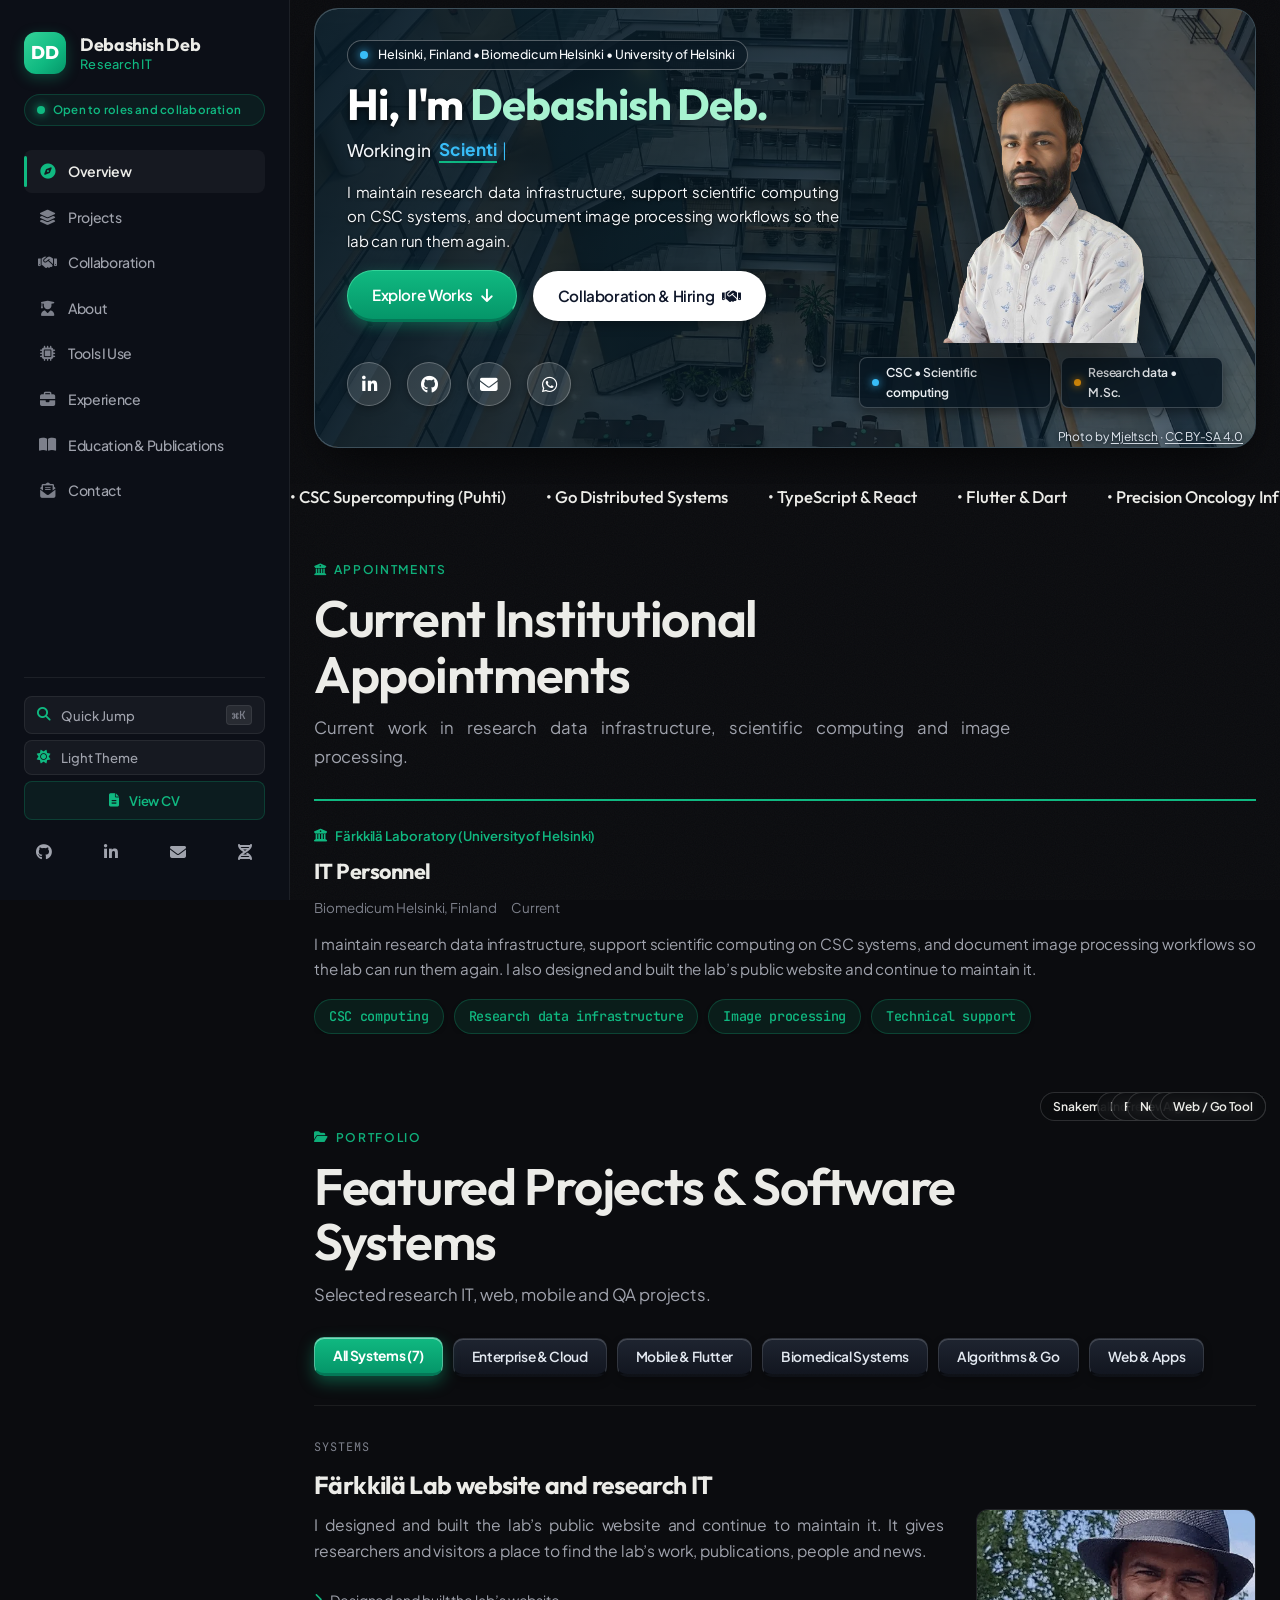
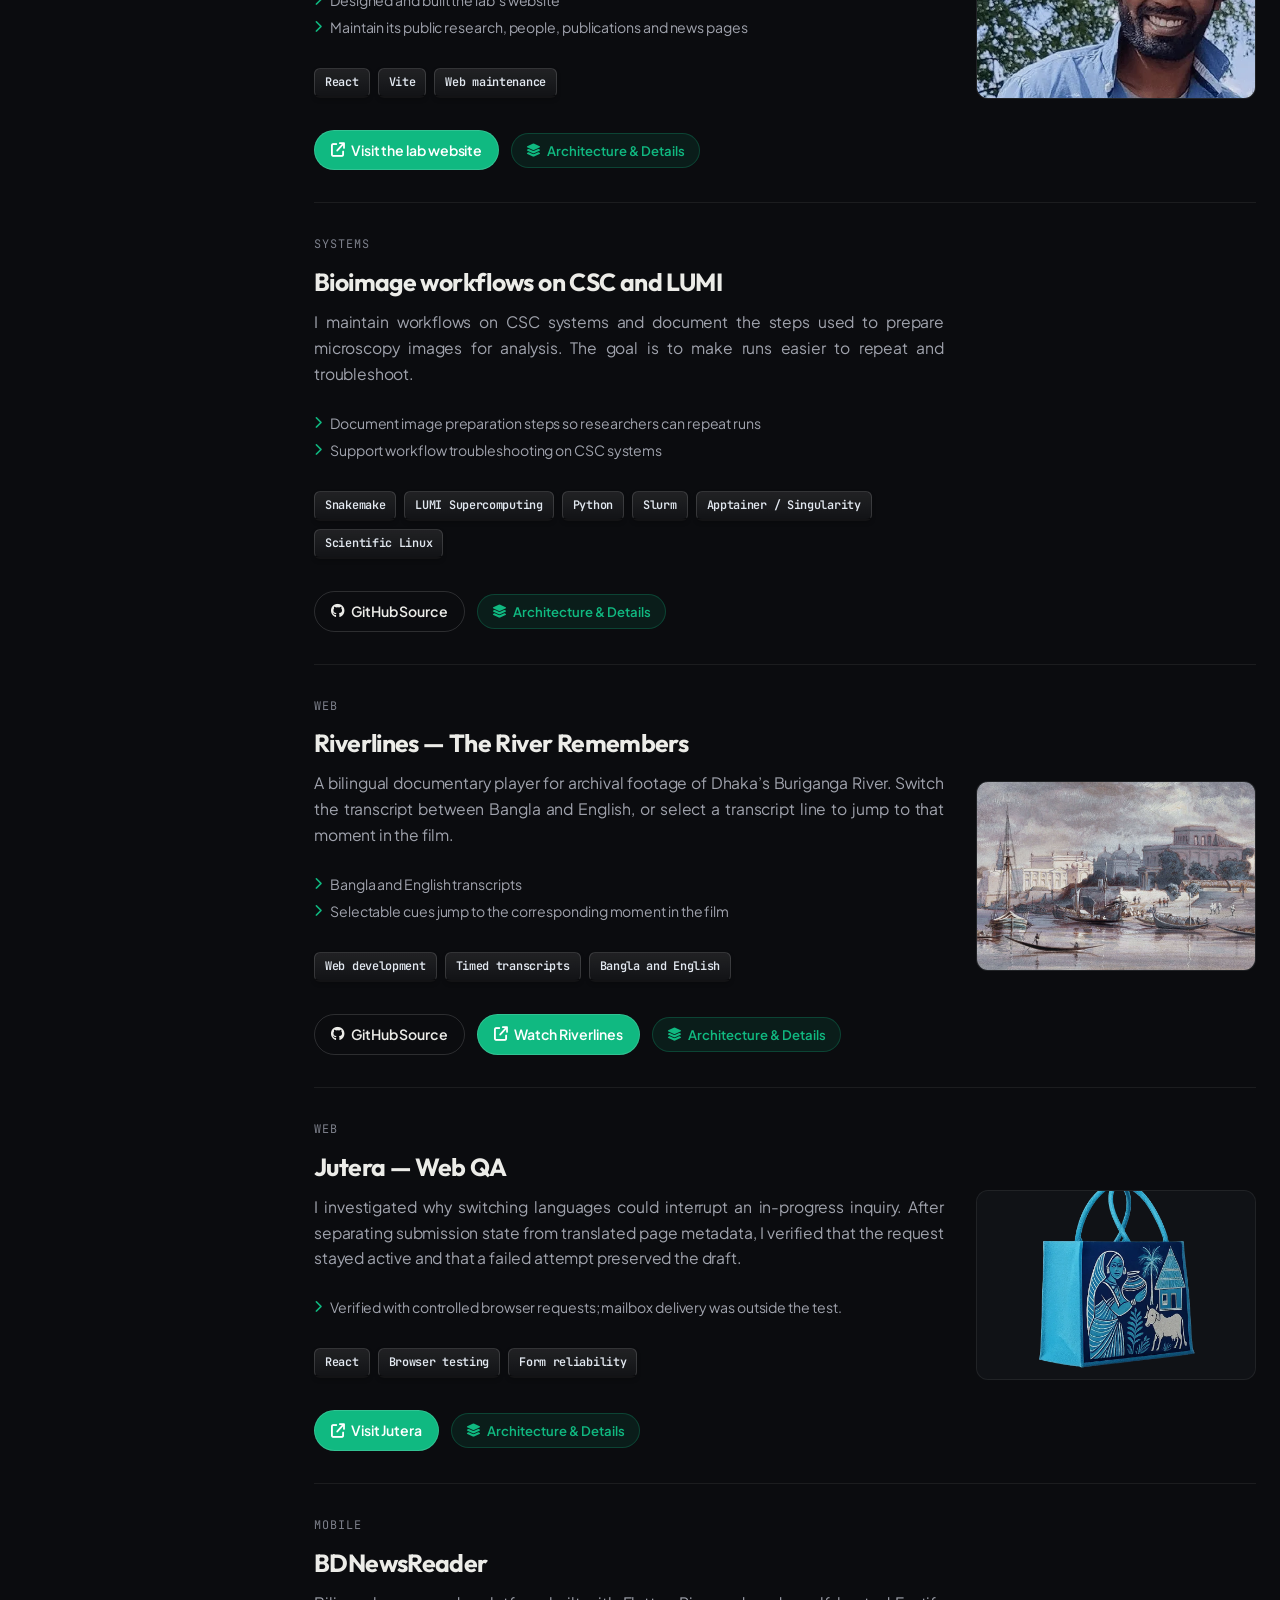
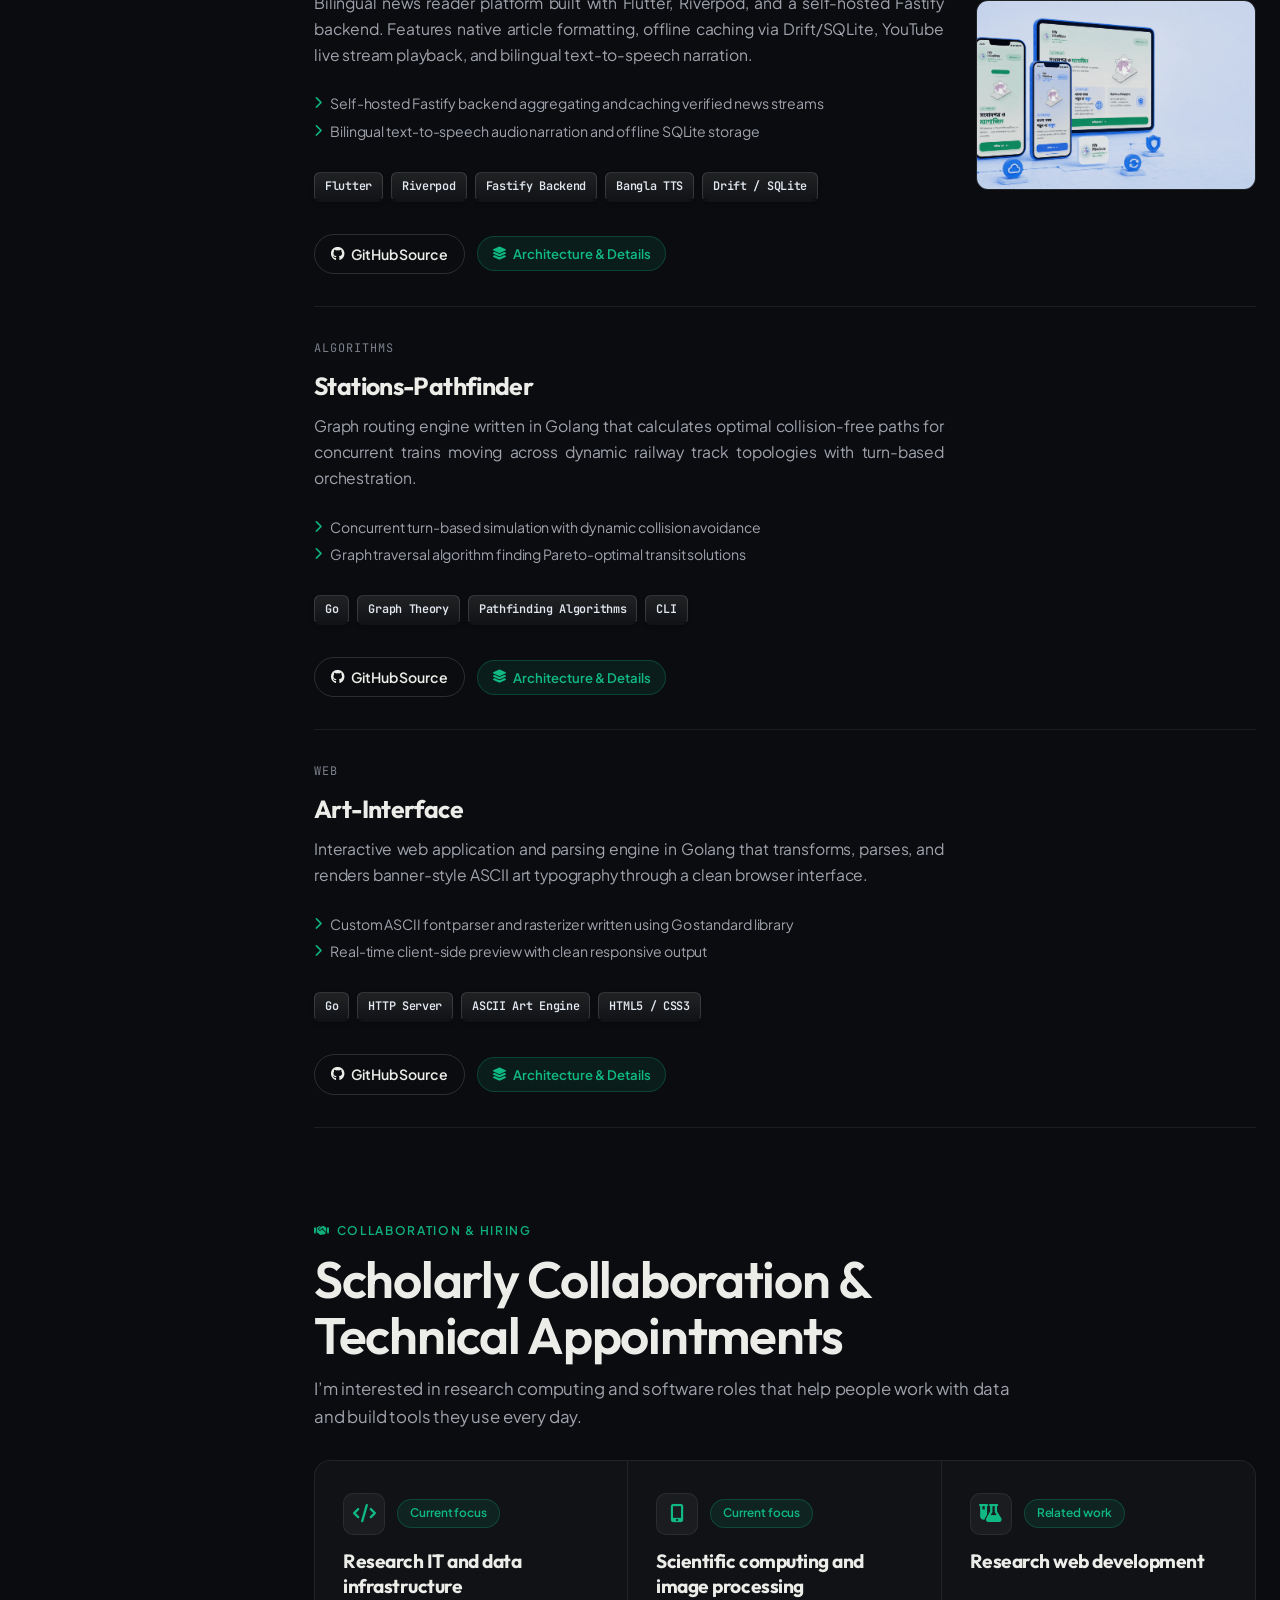
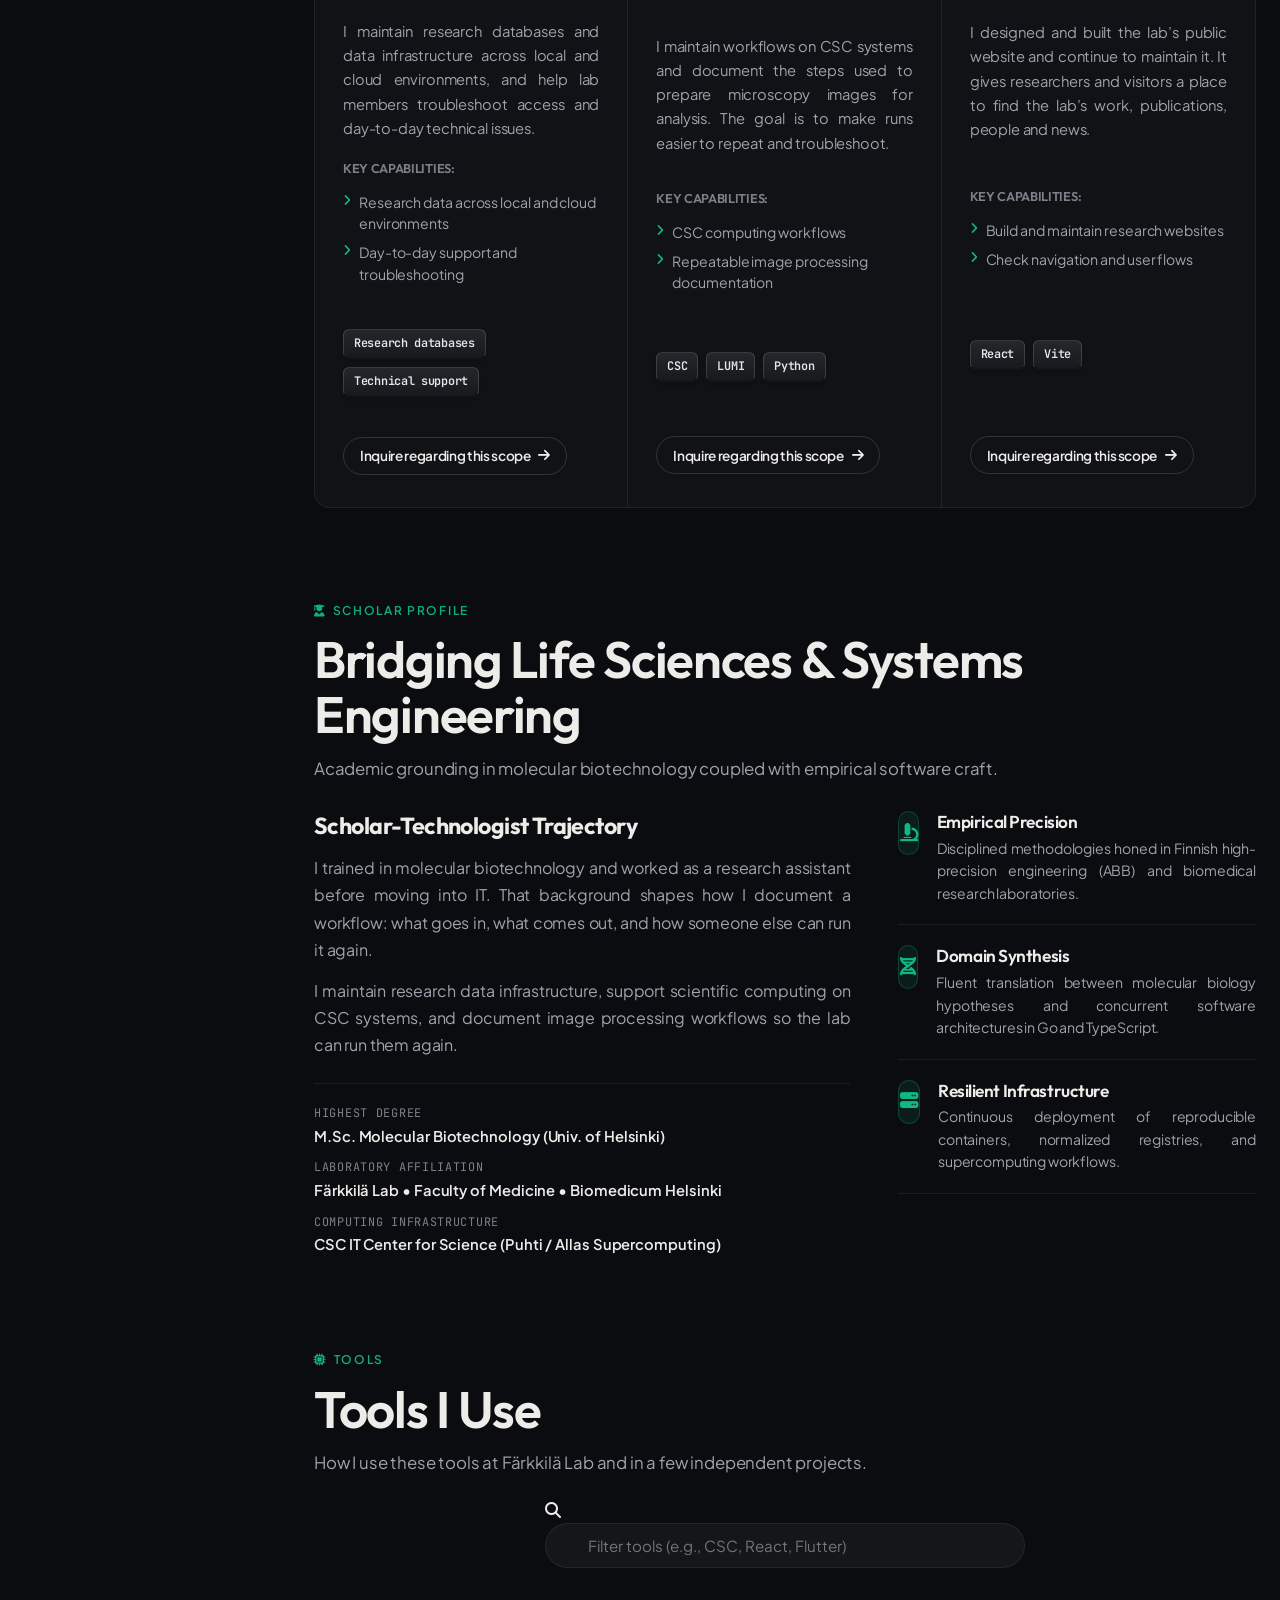
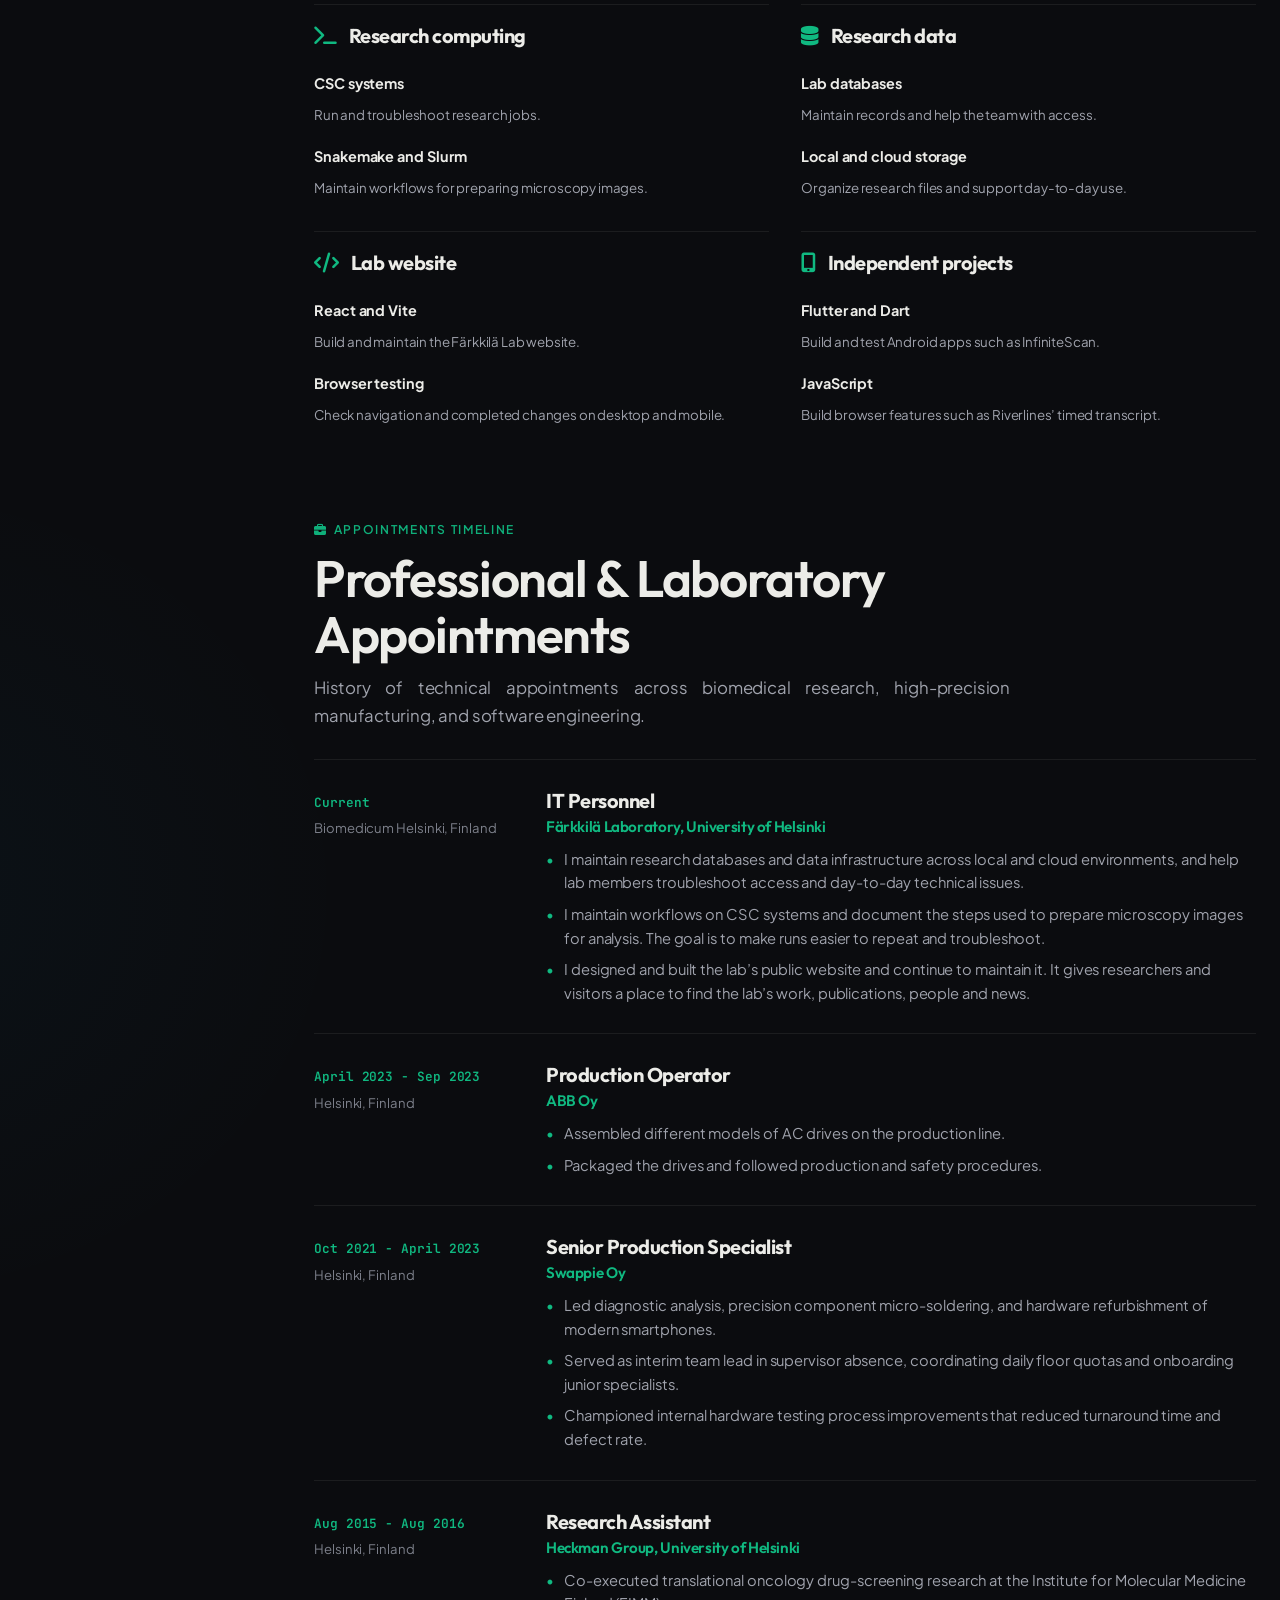
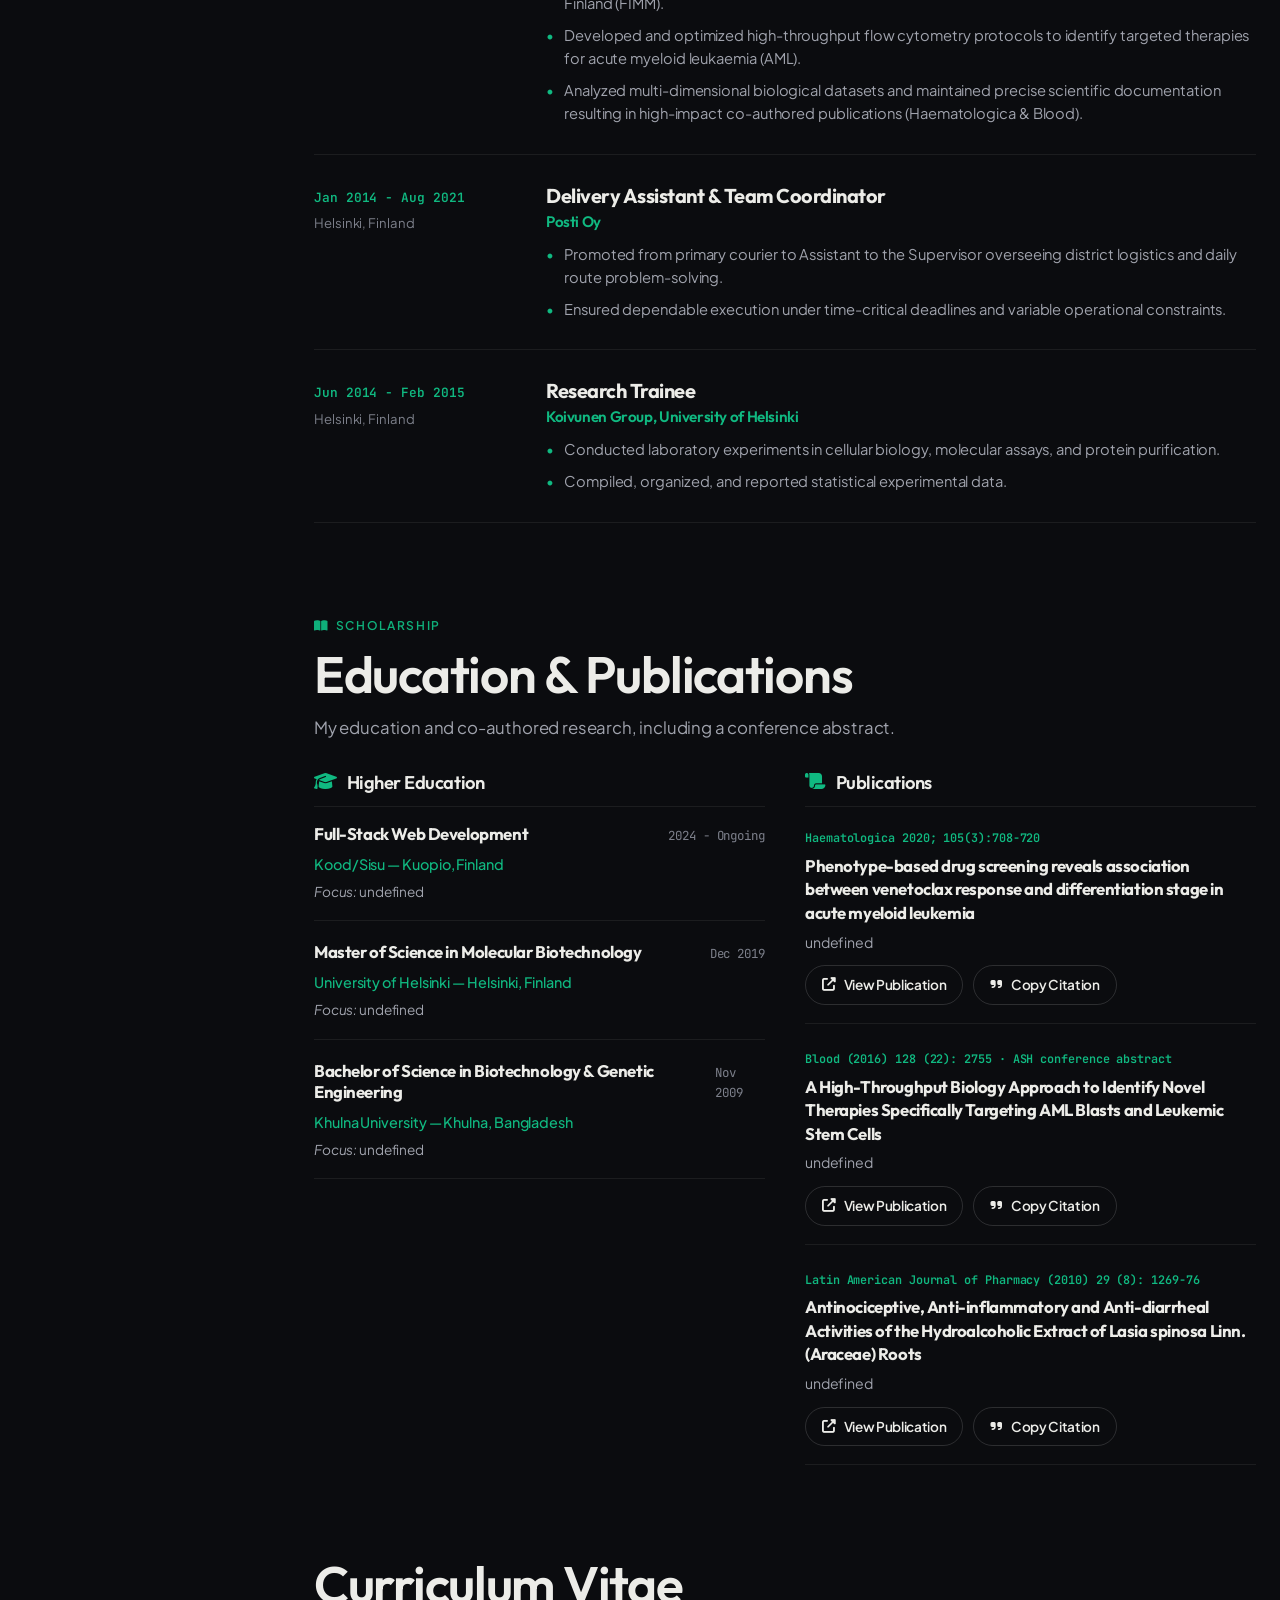
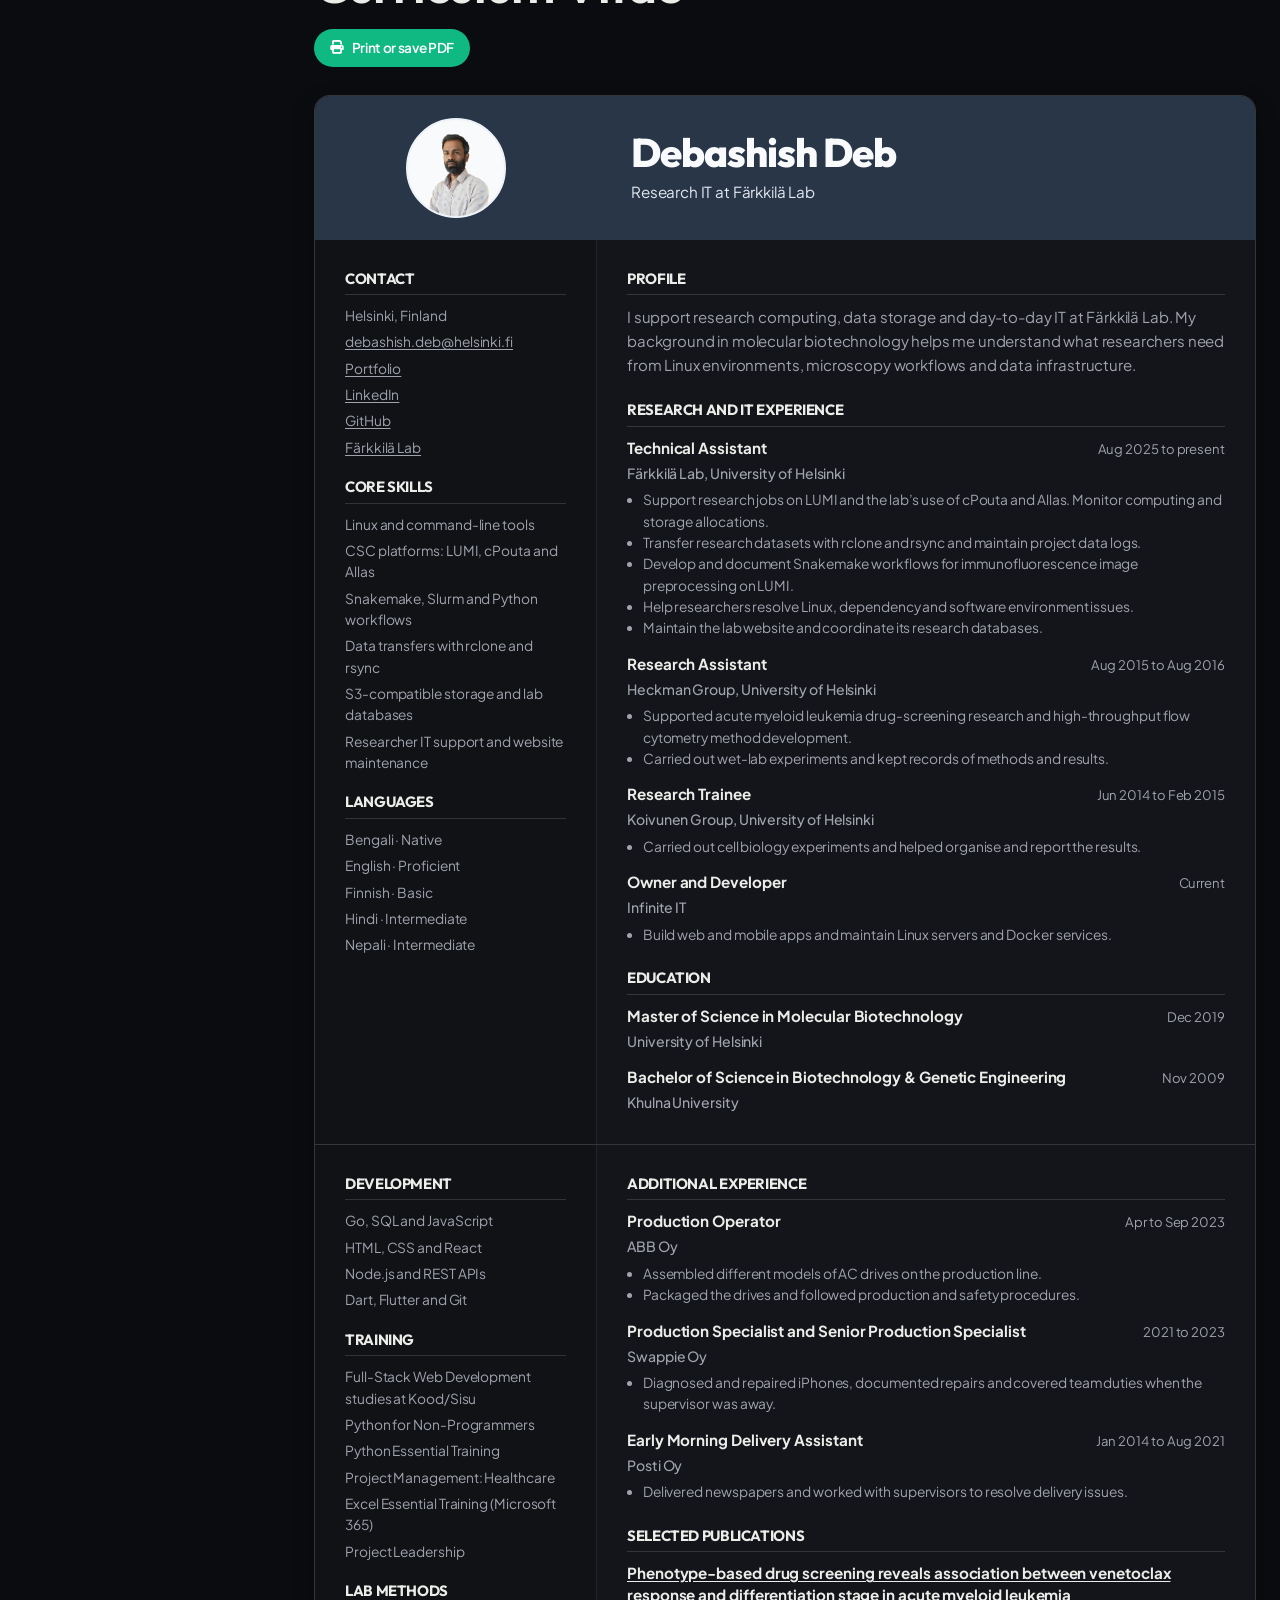
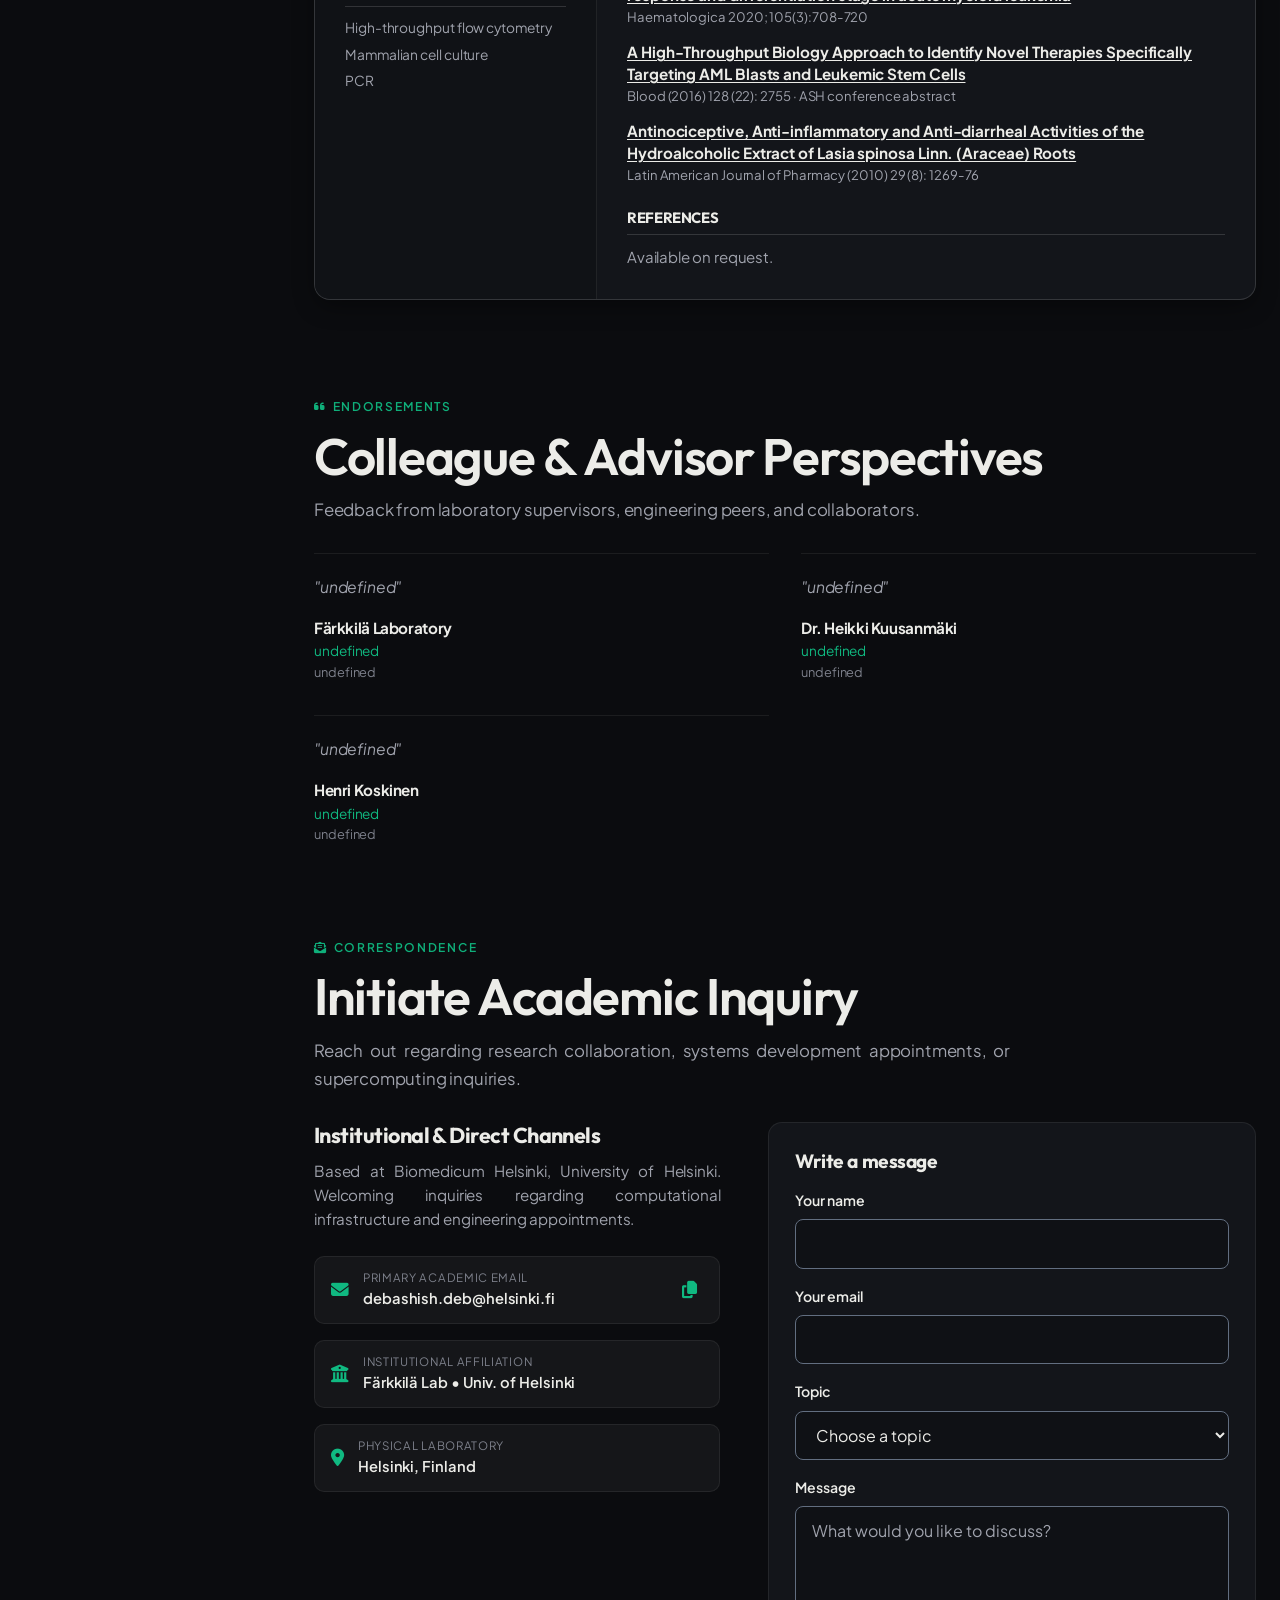
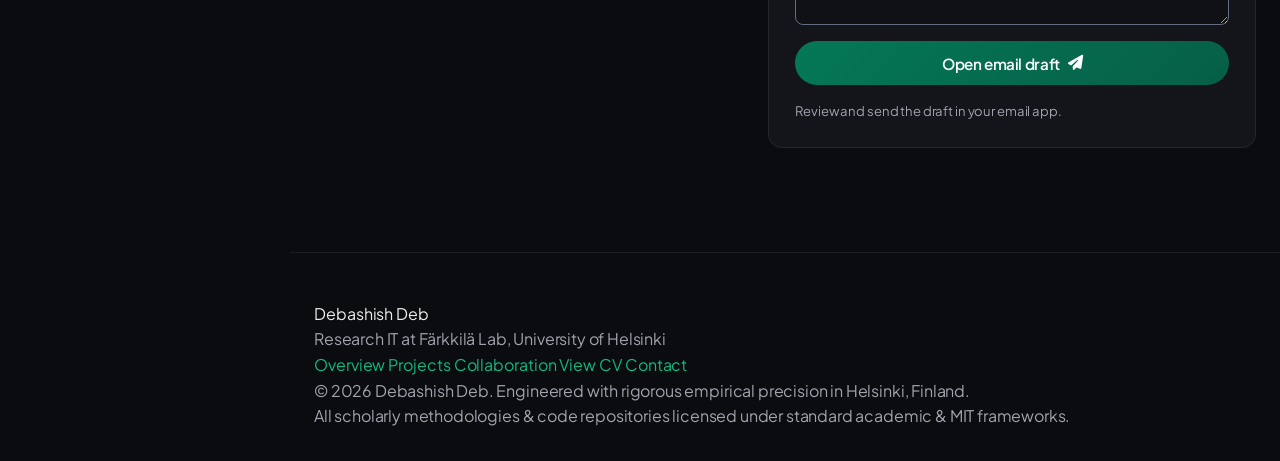
==== commit 2e9c41b8: "Refresh research IT CV" ====
--- a/index.html
+++ b/index.html
@@ -36,7 +36,7 @@
   <link rel="stylesheet" href="https://cdnjs.cloudflare.com/ajax/libs/font-awesome/6.5.1/css/all.min.css" integrity="sha512-DTOQO9RWCH3ppGqcWaEA1BIZOC6xxalwEsw9c2QQeAIftl+Vegovlnee1c9QX4TctnWMn13TZye+giMm8e2LwA==" crossorigin="anonymous" referrerpolicy="no-referrer" />
 
   <!-- Core Stylesheet -->
-  <link rel="stylesheet" href="styles.css?v=23">
+  <link rel="stylesheet" href="styles.css?v=24">
 </head>
 <body class="dark-theme">
   <!-- Top Scroll Progress Bar -->
@@ -70,6 +70,6 @@
   <div id="cmd-palette" class="modal-overlay cmd-palette-modal" role="dialog" aria-modal="true" aria-label="Quick Command Palette"></div>
 
   <!-- Main Application Script -->
-  <script src="script.js?v=24"></script>
+  <script src="script.js?v=25"></script>
 </body>
 </html>
--- a/styles.css
+++ b/styles.css
@@ -4309,160 +4309,250 @@
 }
 
 /* --------------------------------------------------------------------------
-   IN-PAGE DETAILED CURRICULUM VITAE (CV Section & Print Stylesheet)
+   CURRICULUM VITAE
    -------------------------------------------------------------------------- */
 .cv-section {
   padding: 48px 0;
 }
 
-.cv-paper-container {
-  margin-top: 32px;
+.cv-action-bar {
+  display: flex;
+  margin-top: 16px;
 }
 
 .cv-paper {
   background: var(--bg-card);
   border: 1px solid var(--border-strong);
   border-radius: 16px;
-  padding: 48px 40px;
+  overflow: hidden;
+  color: var(--text-primary);
   box-shadow: var(--shadow-md);
+}
+
+.cv-sheet {
+  display: grid;
+  grid-template-columns: minmax(0, 30fr) minmax(0, 70fr);
+}
+
+.cv-second-sheet {
+  border-top: 1px solid var(--border-strong);
+}
+
+.cv-paper-header,
+.cv-print-header {
+  grid-column: 1 / -1;
+  grid-row: 1;
+  background: #293648;
+  color: #f8fafc;
+}
+
+.cv-paper-header {
+  display: grid;
+  grid-template-columns: minmax(0, 30fr) minmax(0, 70fr);
+  align-items: center;
+  padding-block: 22px;
+}
+
+.cv-print-header {
+  display: none;
+}
+
+.cv-portrait {
+  width: clamp(56px, 9vw, 100px);
+  aspect-ratio: 1;
+  margin-inline: auto;
+  border: 2px solid #edf2f7;
+  border-radius: 50%;
+  overflow: hidden;
+  background: #f8fafc;
+}
+
+.cv-portrait img {
+  display: block;
+  width: 100%;
+  height: 100%;
+  object-fit: contain;
+  object-position: bottom center;
+}
+
+.cv-paper-identity {
+  padding-inline: clamp(12px, 3vw, 34px);
+}
+
+.cv-name {
+  font-size: clamp(1.55rem, 3.5vw, 2.5rem);
+  line-height: 1.08;
+  font-weight: 800;
+  letter-spacing: -0.035em;
+  color: #f8fafc;
+}
+
+.cv-title {
+  margin-top: 5px;
+  color: #e2e8f0;
+  font-size: 0.95rem;
+}
+
+.cv-sheet-main,
+.cv-sheet-rail {
+  grid-row: 2;
   display: flex;
   flex-direction: column;
-  gap: 32px;
-}
-
-@media (max-width: 640px) {
-  .cv-paper {
-    padding: 28px 20px;
-  }
-}
-
-.cv-paper-header {
-  border-bottom: 2px solid var(--accent-primary);
-  padding-bottom: 20px;
-}
-
-.cv-name {
-  font-size: 2.2rem;
-  font-weight: 800;
-  letter-spacing: -0.03em;
+  min-width: 0;
+  gap: 24px;
+  padding: clamp(14px, 2.5vw, 30px);
+}
+
+.cv-sheet-main {
+  grid-column: 2;
+}
+
+.cv-sheet-rail {
+  grid-column: 1;
+  gap: 20px;
+  background: var(--bg-secondary);
+  border-right: 1px solid var(--border-subtle);
+}
+
+.cv-section-block {
+  display: flex;
+  flex-direction: column;
+  gap: 10px;
+}
+
+.cv-section-heading {
+  font-size: 0.93rem;
+  font-weight: 700;
+  letter-spacing: 0.06em;
+  text-transform: uppercase;
   color: var(--text-primary);
-  margin-bottom: 4px;
-}
-
-.cv-title {
-  font-size: 1.15rem;
-  font-weight: 600;
-  color: var(--accent-primary);
-  margin-bottom: 8px;
-}
-
-.cv-contact-line {
-  font-size: 0.88rem;
-  color: var(--text-muted);
+  border-bottom: 1px solid var(--border-strong);
+  padding-bottom: 6px;
+}
+
+.cv-summary-text {
+  font-size: 0.94rem;
   line-height: 1.6;
-}
-
-.cv-contact-line a {
   color: var(--text-secondary);
-  text-decoration: underline;
-}
-
-.cv-section-block {
+}
+
+.cv-paper .cv-summary-text,
+.cv-paper .cv-title {
+  text-align: start !important;
+  hyphens: manual !important;
+}
+
+.cv-records-list,
+.cv-pub-list {
   display: flex;
   flex-direction: column;
   gap: 14px;
 }
 
-.cv-section-heading {
-  font-size: 1.1rem;
-  font-weight: 700;
+.cv-record-item {
+  display: flex;
+  flex-direction: column;
+  gap: 3px;
+}
+
+.cv-record-head {
+  display: flex;
+  flex-wrap: wrap;
+  align-items: baseline;
+  justify-content: space-between;
+  column-gap: 12px;
+  row-gap: 2px;
+}
+
+.cv-record-title,
+.cv-pub-title {
+  font-size: 0.95rem;
+  line-height: 1.45;
   color: var(--text-primary);
-  text-transform: uppercase;
-  letter-spacing: 0.05em;
-  border-bottom: 1px solid var(--border-subtle);
-  padding-bottom: 8px;
-}
-
-.cv-summary-text {
-  font-size: 0.95rem;
-  line-height: 1.7;
+}
+
+.cv-record-period,
+.cv-pub-journal {
+  font-size: 0.82rem;
   color: var(--text-secondary);
 }
 
-.cv-records-list, .cv-pub-list, .cv-refs-list {
-  display: flex;
-  flex-direction: column;
-  gap: 18px;
-}
-
-.cv-record-item {
-  display: flex;
-  flex-direction: column;
-  gap: 4px;
-}
-
-.cv-record-head {
-  display: flex;
-  justify-content: space-between;
-  align-items: baseline;
-  gap: 12px;
-}
-
-.cv-record-title {
-  font-weight: 700;
-  font-size: 1rem;
-  color: var(--text-primary);
-}
-
-.cv-record-period {
-  font-family: var(--font-mono);
-  font-size: 0.82rem;
-  color: var(--text-muted);
-}
-
 .cv-record-affiliation {
-  font-size: 0.92rem;
-  color: var(--accent-primary);
-  font-weight: 500;
-}
-
-.cv-record-bullets {
-  padding-left: 20px;
   font-size: 0.88rem;
   color: var(--text-secondary);
-  line-height: 1.6;
-  margin-top: 4px;
-}
-
-.cv-pub-title {
-  font-size: 0.94rem;
-  color: var(--text-primary);
-}
-
-.cv-pub-journal {
-  font-size: 0.85rem;
-  color: var(--text-muted);
-}
-
-.cv-ref-item {
-  font-size: 0.9rem;
+  font-weight: 500;
+}
+
+.cv-record-bullets,
+.cv-rail-list {
   color: var(--text-secondary);
-  line-height: 1.6;
-}
-
-.cv-ref-item strong {
-  color: var(--text-primary);
-}
+  font-size: 0.86rem;
+  line-height: 1.55;
+}
+
+.cv-record-bullets {
+  padding-inline-start: 1.15em;
+  margin-top: 2px;
+}
+
+.cv-rail-list {
+  display: grid;
+  gap: 5px;
+  list-style: none;
+  overflow-wrap: anywhere;
+}
+
+.cv-paper a {
+  color: inherit;
+  text-decoration: underline;
+  text-underline-offset: 2px;
+}
+
+@media screen and (max-width: 680px) {
+  .cv-section {
+    padding-block: 24px;
+  }
+
+  .cv-sheet {
+    grid-template-columns: minmax(0, 1fr);
+  }
+
+  .cv-paper-header {
+    grid-template-columns: auto minmax(0, 1fr);
+    padding: 14px;
+  }
+
+  .cv-sheet-main,
+  .cv-sheet-rail {
+    grid-column: 1;
+    grid-row: auto;
+    gap: 18px;
+    padding: 16px;
+  }
+
+  .cv-sheet-rail {
+    border-right: 0;
+    border-top: 1px solid var(--border-subtle);
+  }
+}
+
 
 /* --------------------------------------------------------------------------
    PRINT STYLESHEET FOR ACADEMIC CV
    -------------------------------------------------------------------------- */
 @media print {
+  @page {
+    size: A4;
+    margin: 12mm;
+  }
+
   body {
     background: #ffffff !important;
     color: #000000 !important;
   }
 
+  body::after,
+  .skip-link,
   .site-sidebar,
   .mobile-top-bar,
   .scroll-progress-bar,
@@ -4482,7 +4572,7 @@
   .testimonials-section,
   .contact-section,
   .site-footer,
-  .cv-action-bar {
+  .cv-section .section-header {
     display: none !important;
   }
 
@@ -4495,24 +4585,111 @@
     padding: 0 !important;
   }
 
+  .cv-section > .container {
+    max-width: none;
+    padding: 0;
+  }
+
   .cv-paper {
-    border: none !important;
-    box-shadow: none !important;
-    padding: 0 !important;
-    background: #ffffff !important;
-    color: #000000 !important;
-  }
-
-  .cv-name, .cv-record-title, .cv-pub-title, .cv-section-heading {
-    color: #000000 !important;
-  }
-
-  .cv-title, .cv-record-affiliation {
-    color: #047857 !important;
-  }
-
-  .cv-summary-text, .cv-record-bullets, .cv-ref-item, .cv-pub-journal {
-    color: #333333 !important;
+    --font-display: Arial, sans-serif;
+    --text-primary: #172233;
+    --text-secondary: #334155;
+    --bg-secondary: #eef0f2;
+    --border-subtle: #d4d9de;
+    --border-strong: #adb7c2;
+    border: 0;
+    border-radius: 0;
+    box-shadow: none;
+    font-family: Arial, sans-serif;
+    overflow: visible;
+    background: #ffffff;
+    print-color-adjust: exact;
+    -webkit-print-color-adjust: exact;
+  }
+
+  .cv-sheet {
+    min-height: 272mm;
+    grid-template-rows: auto 1fr;
+  }
+
+  .cv-second-sheet {
+    break-before: page;
+    border: 0;
+  }
+
+  .cv-paper-header,
+  .cv-print-header {
+    padding-block: 14pt;
+  }
+
+  .cv-portrait {
+    width: 64pt;
+  }
+
+  .cv-print-header {
+    display: flex;
+    flex-direction: column;
+    padding-inline: calc(30% + 14pt) 14pt;
+  }
+
+  .cv-name {
+    font-size: 24pt;
+  }
+
+  .cv-title {
+    font-size: 10.5pt;
+  }
+
+  .cv-sheet-main,
+  .cv-sheet-rail {
+    gap: 12pt;
+    padding: 14pt;
+  }
+
+  .cv-section-block {
+    gap: 6pt;
+  }
+
+  .cv-section-heading {
+    font-size: 10pt;
+    padding-bottom: 3pt;
+    break-after: avoid;
+  }
+
+  .cv-records-list,
+  .cv-pub-list {
+    gap: 8pt;
+  }
+
+  .cv-record-item,
+  .cv-pub-item {
+    break-inside: avoid;
+  }
+
+  .cv-record-item {
+    gap: 1pt;
+  }
+
+  .cv-record-title,
+  .cv-pub-title {
+    font-size: 10pt;
+  }
+
+  .cv-summary-text,
+  .cv-record-affiliation,
+  .cv-record-bullets,
+  .cv-rail-list {
+    font-size: 10pt;
+    line-height: 1.35;
+  }
+
+  .cv-record-period,
+  .cv-pub-journal {
+    font-size: 8.5pt;
+  }
+
+  .cv-paper a {
+    text-decoration-color: #64748b;
   }
 }
 
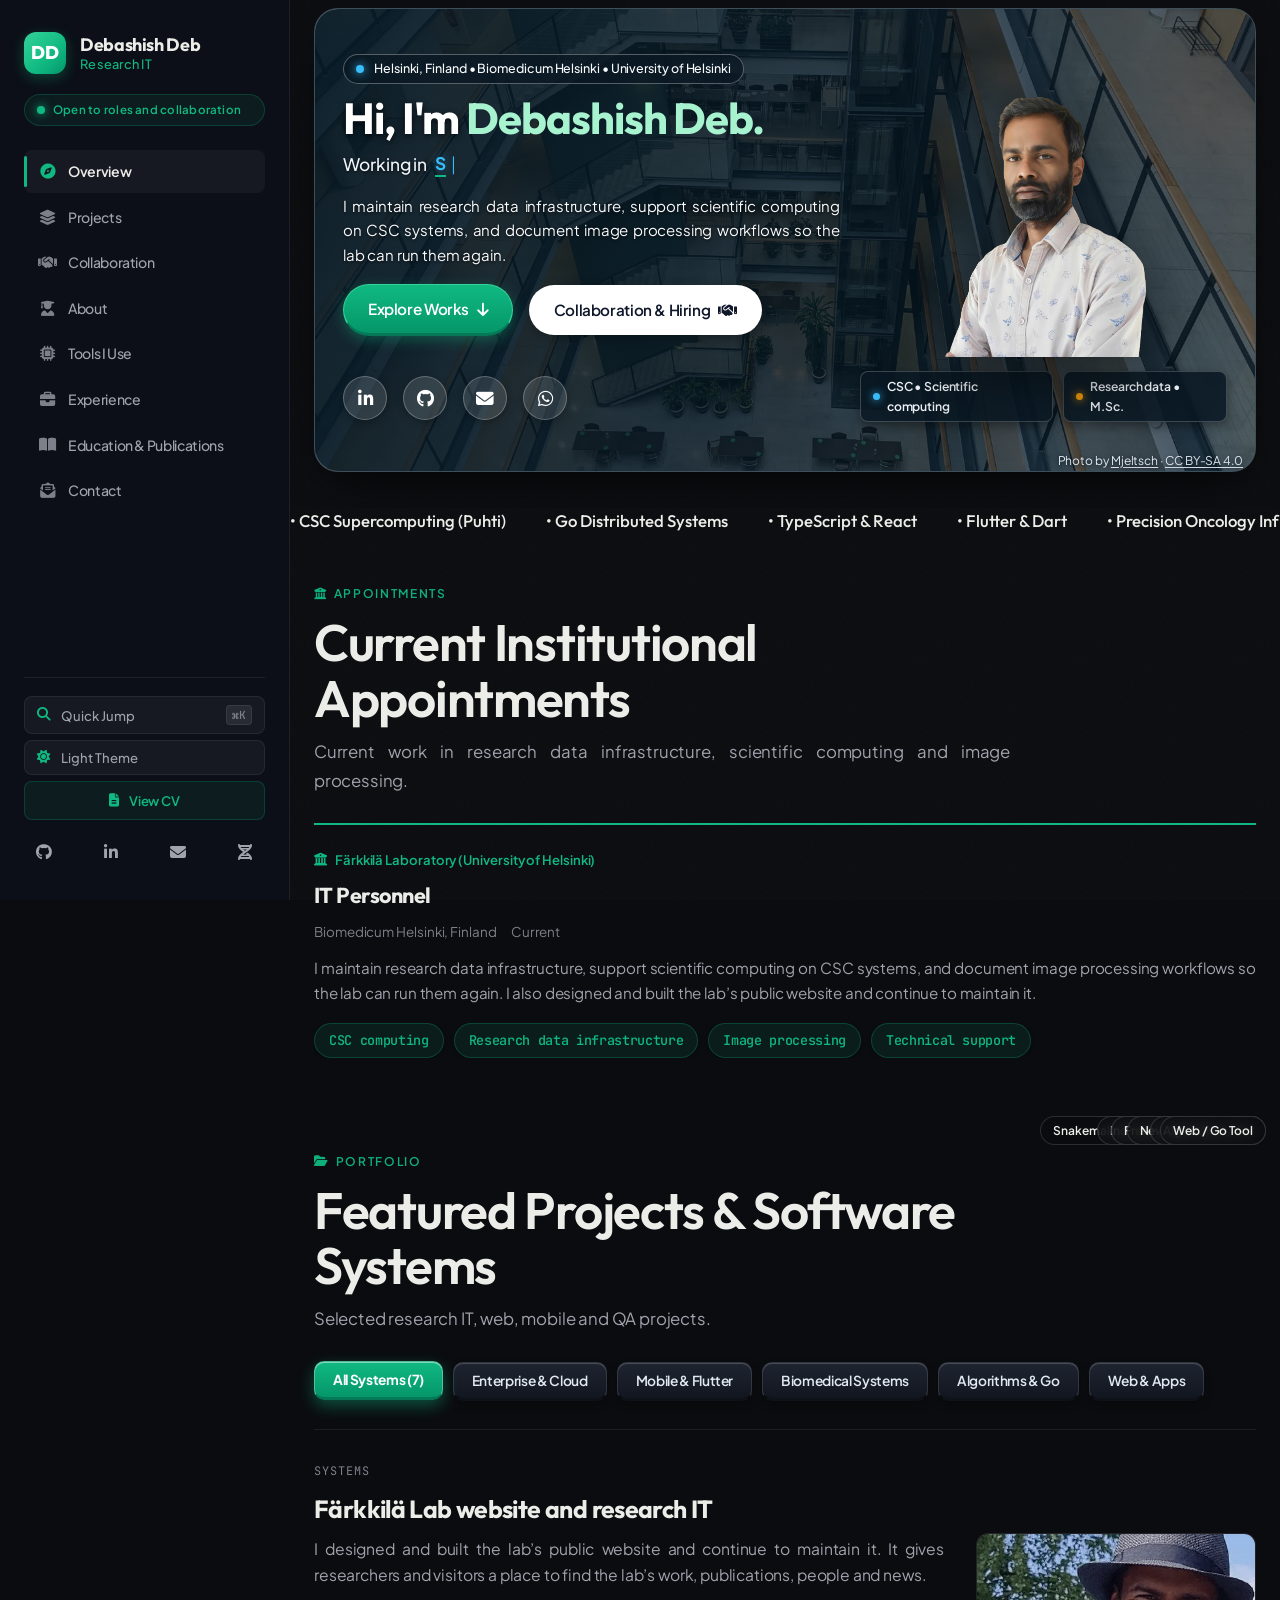
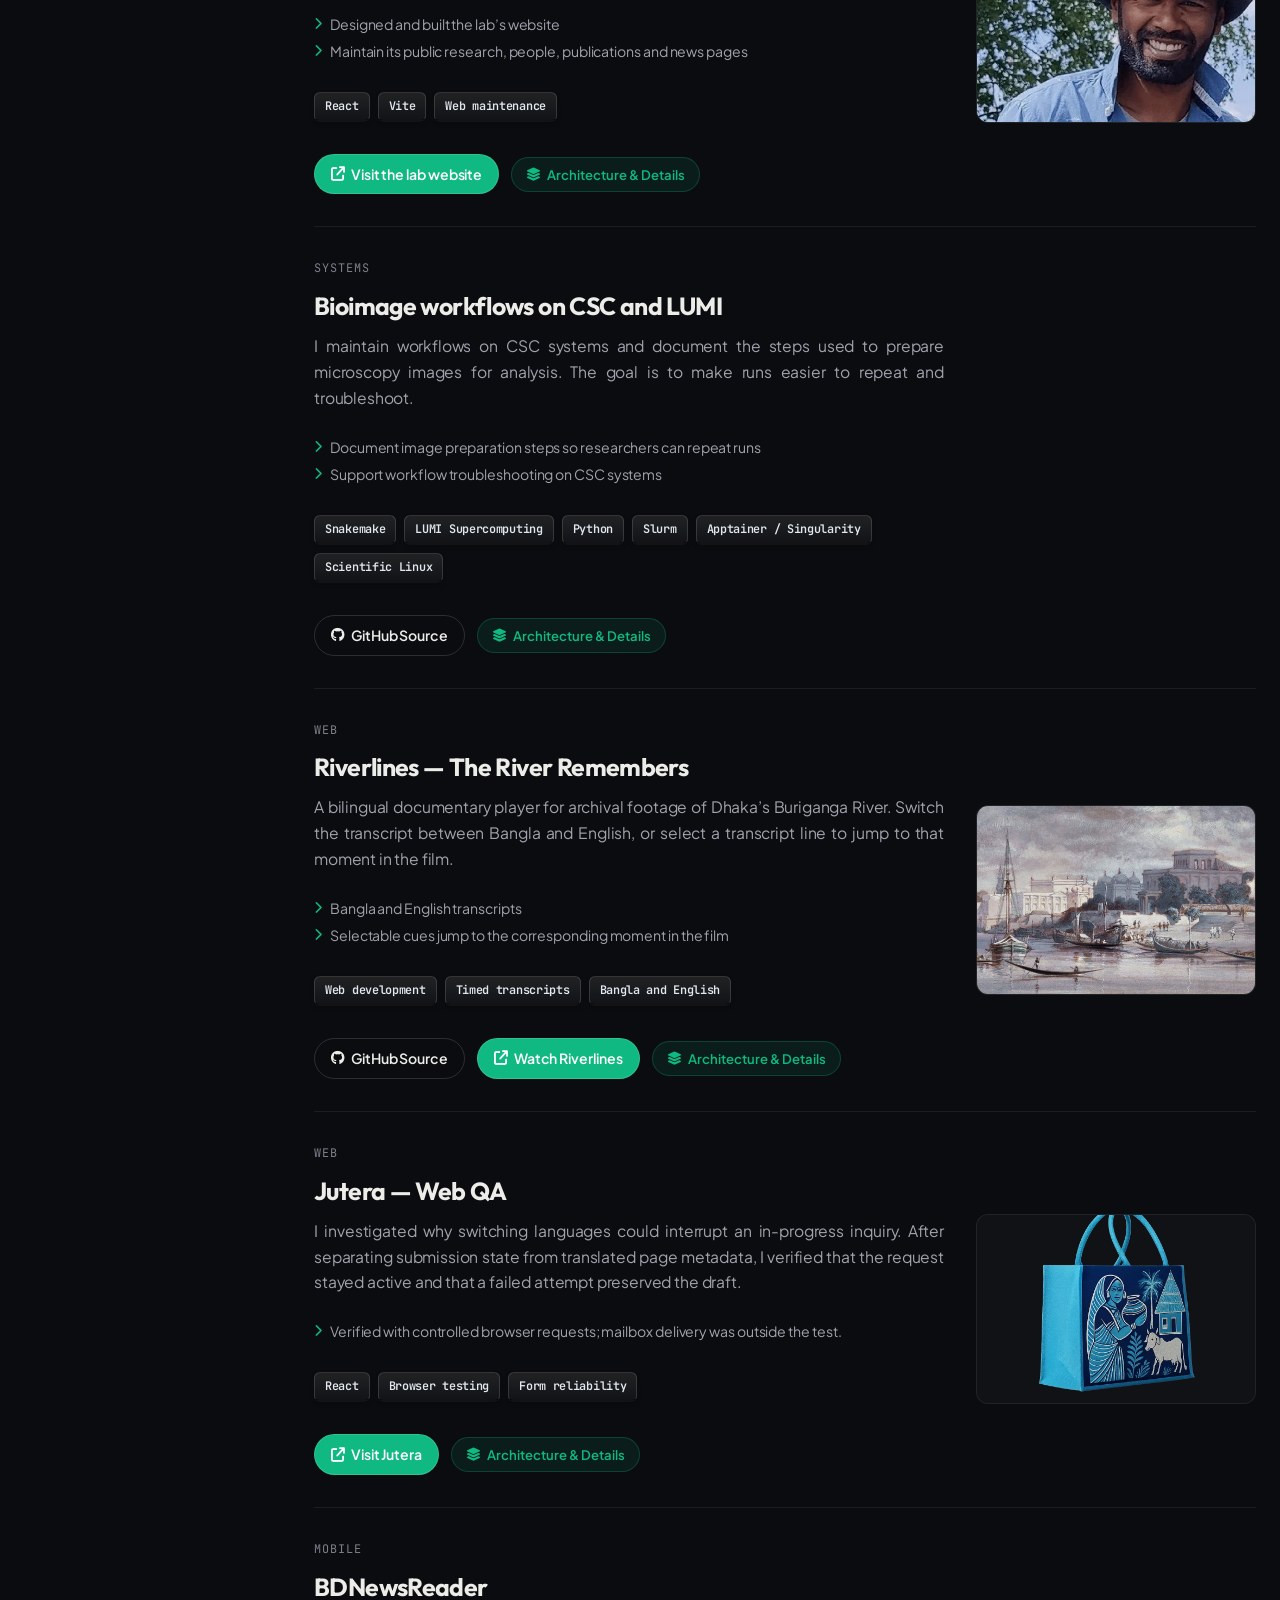
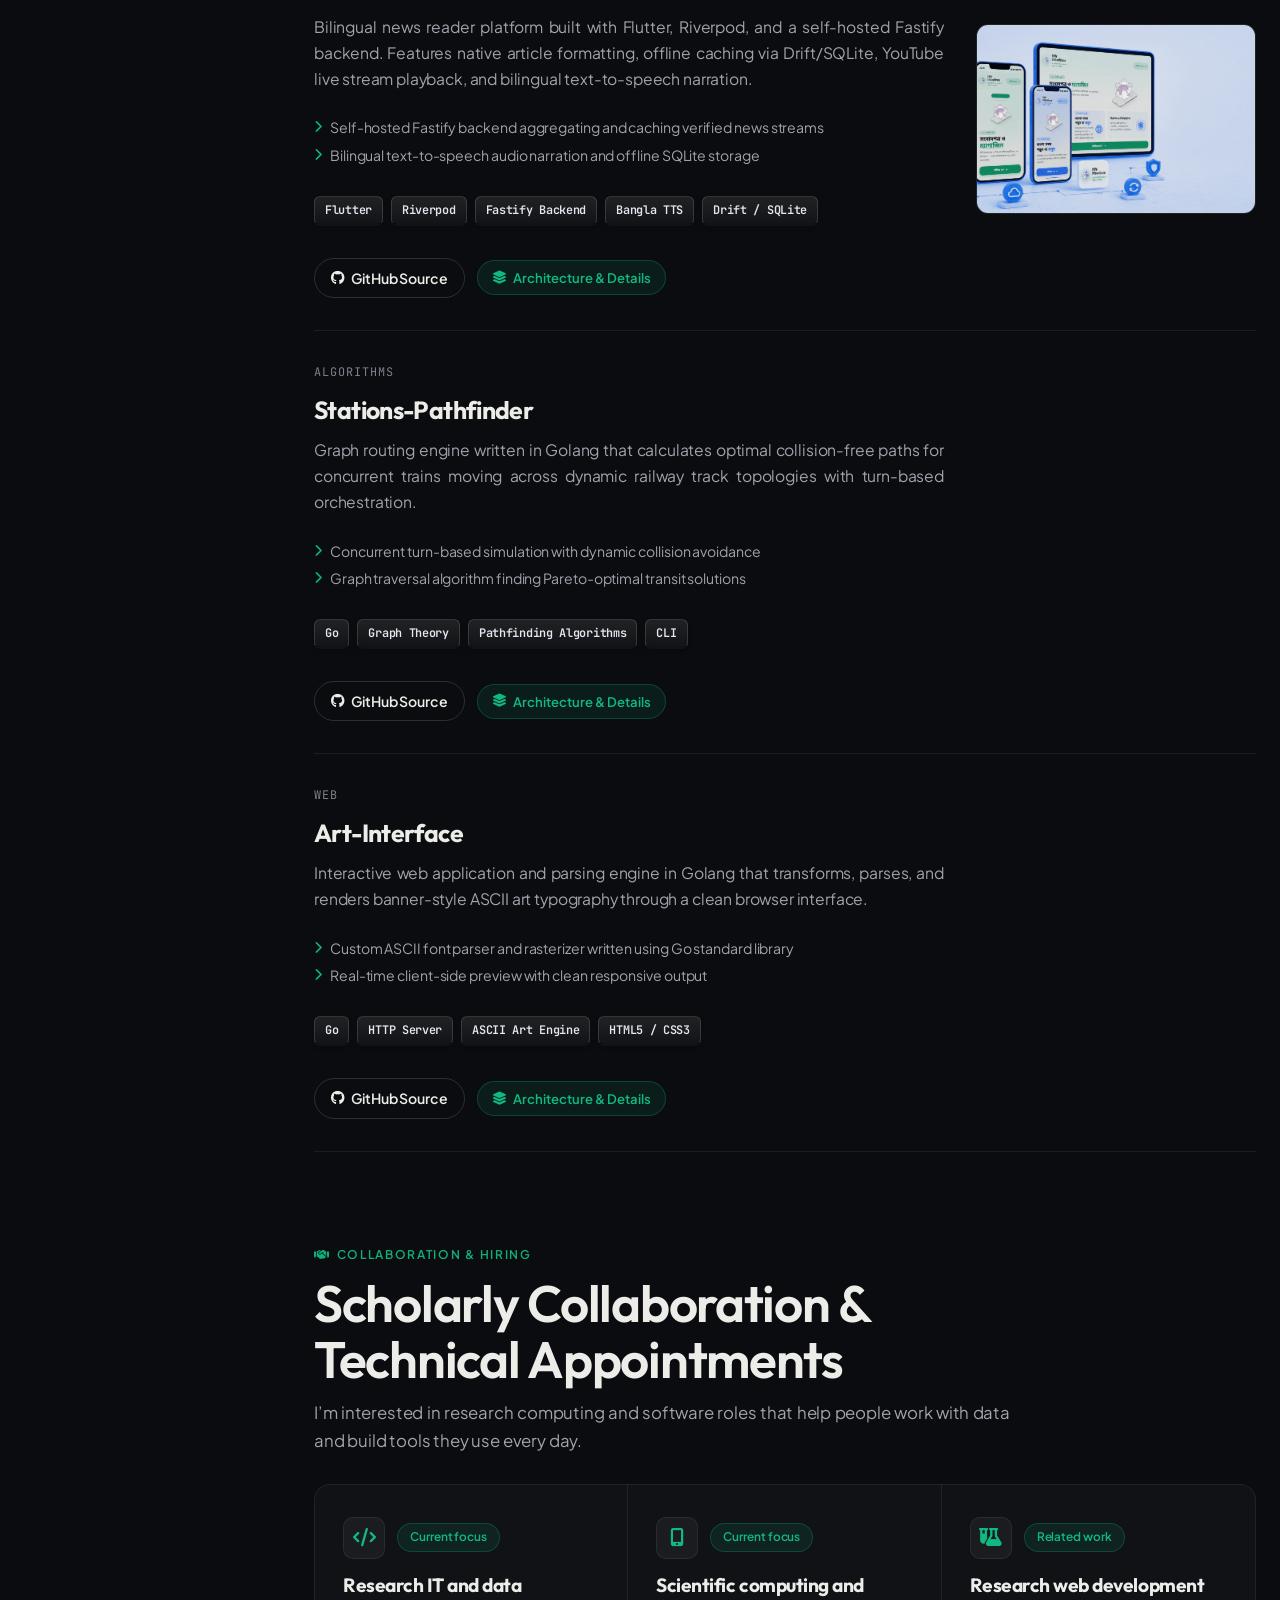
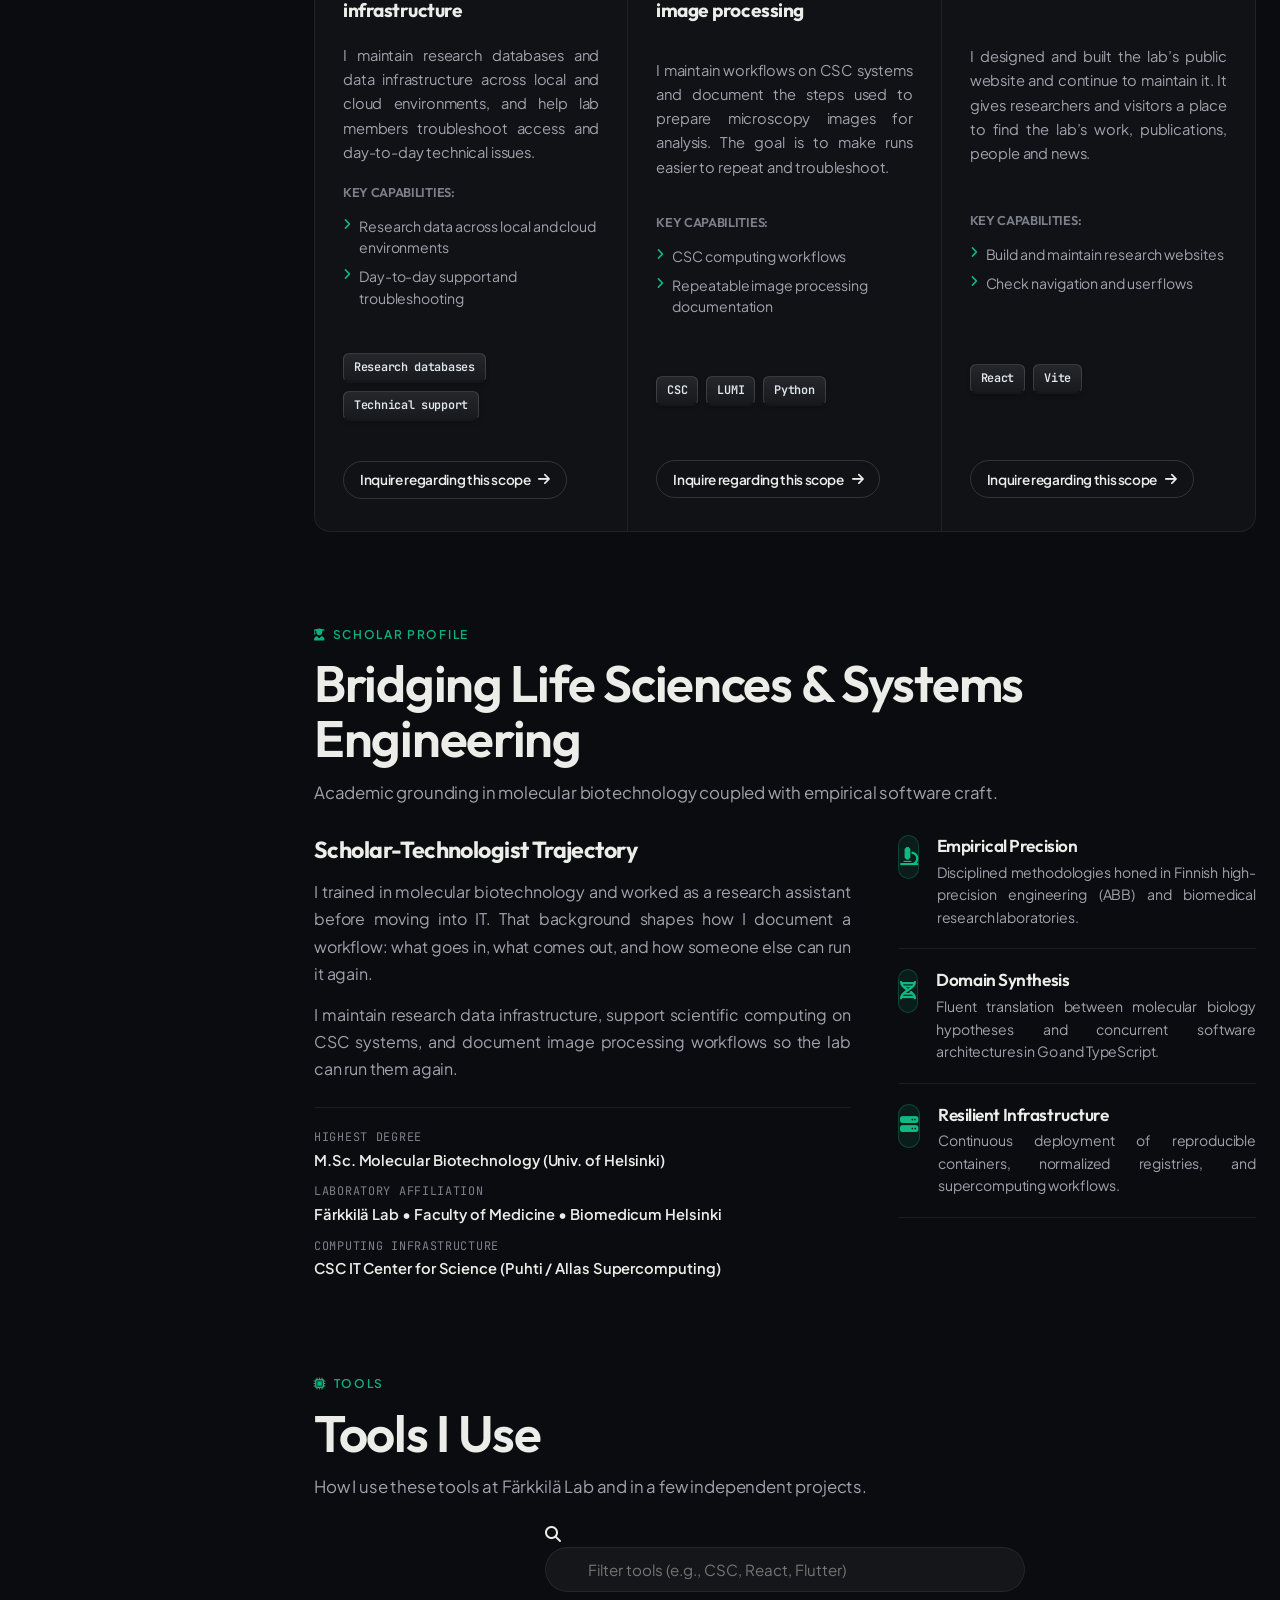
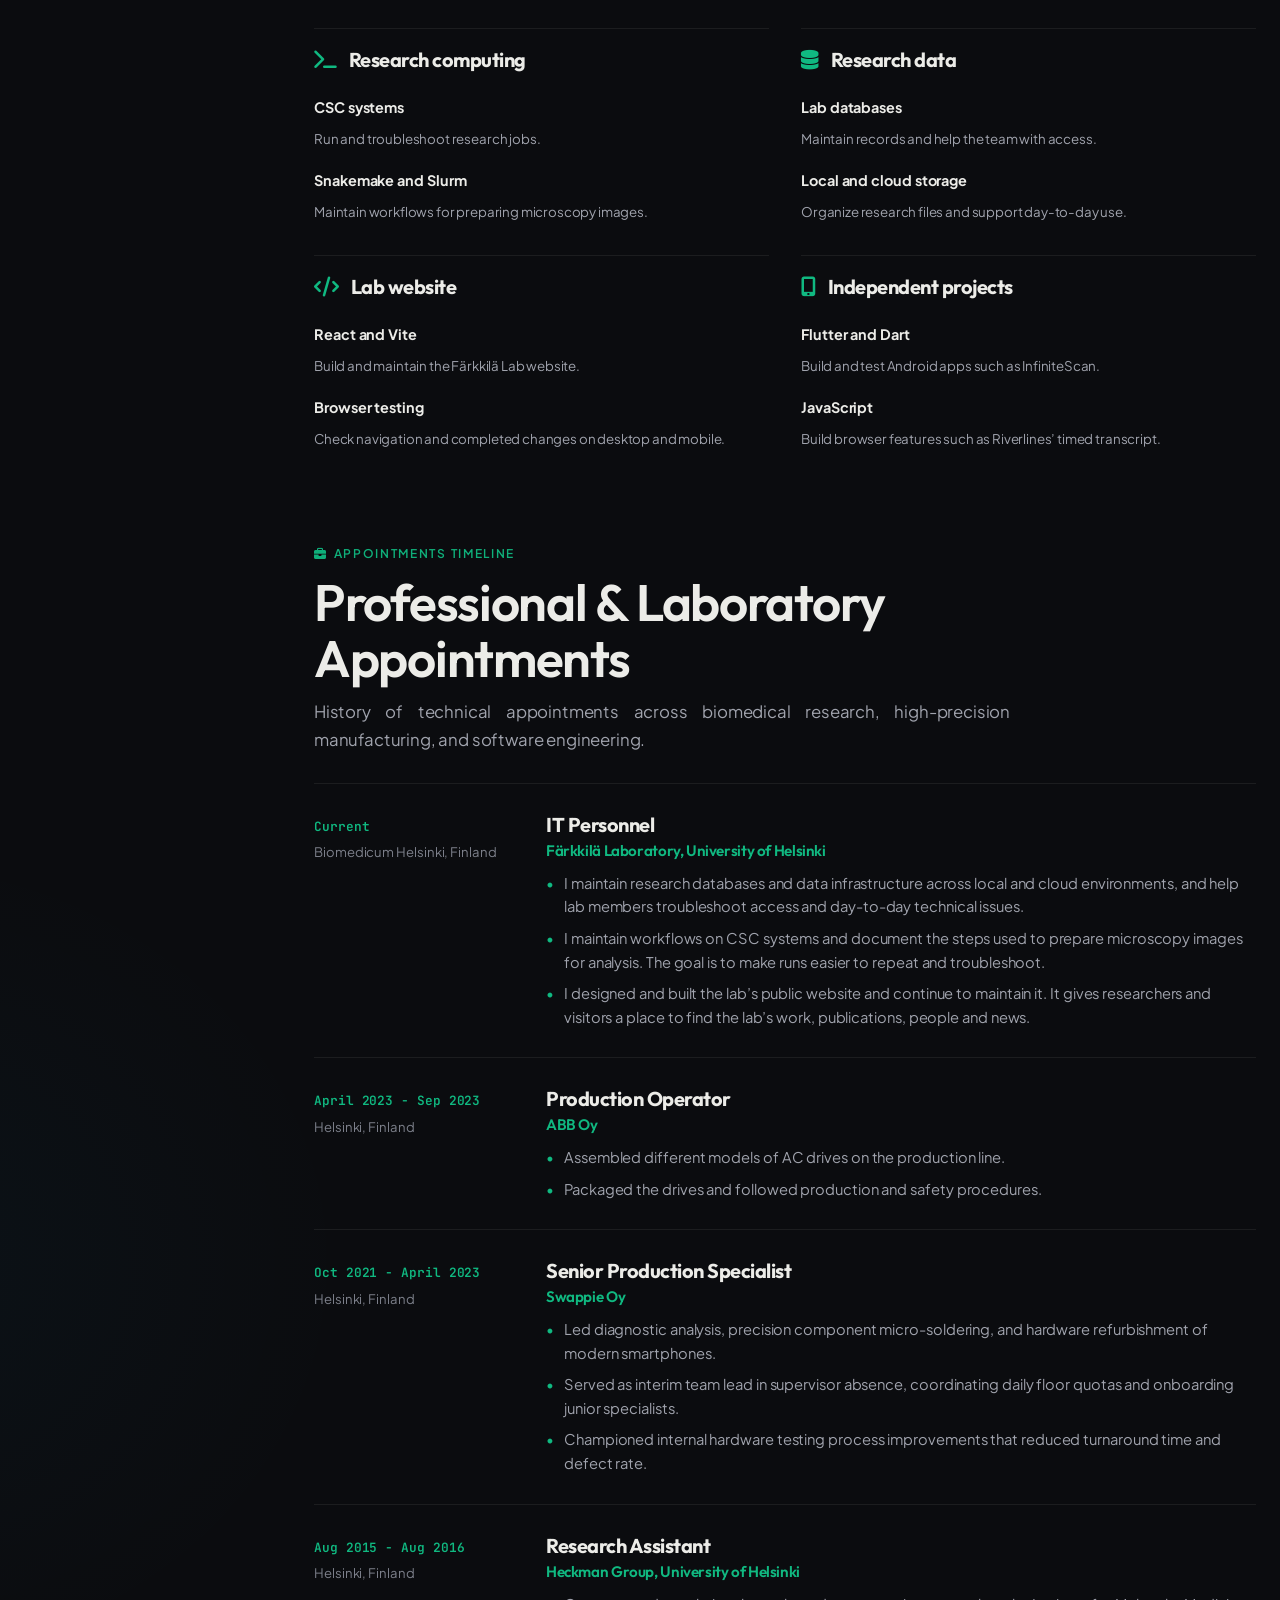
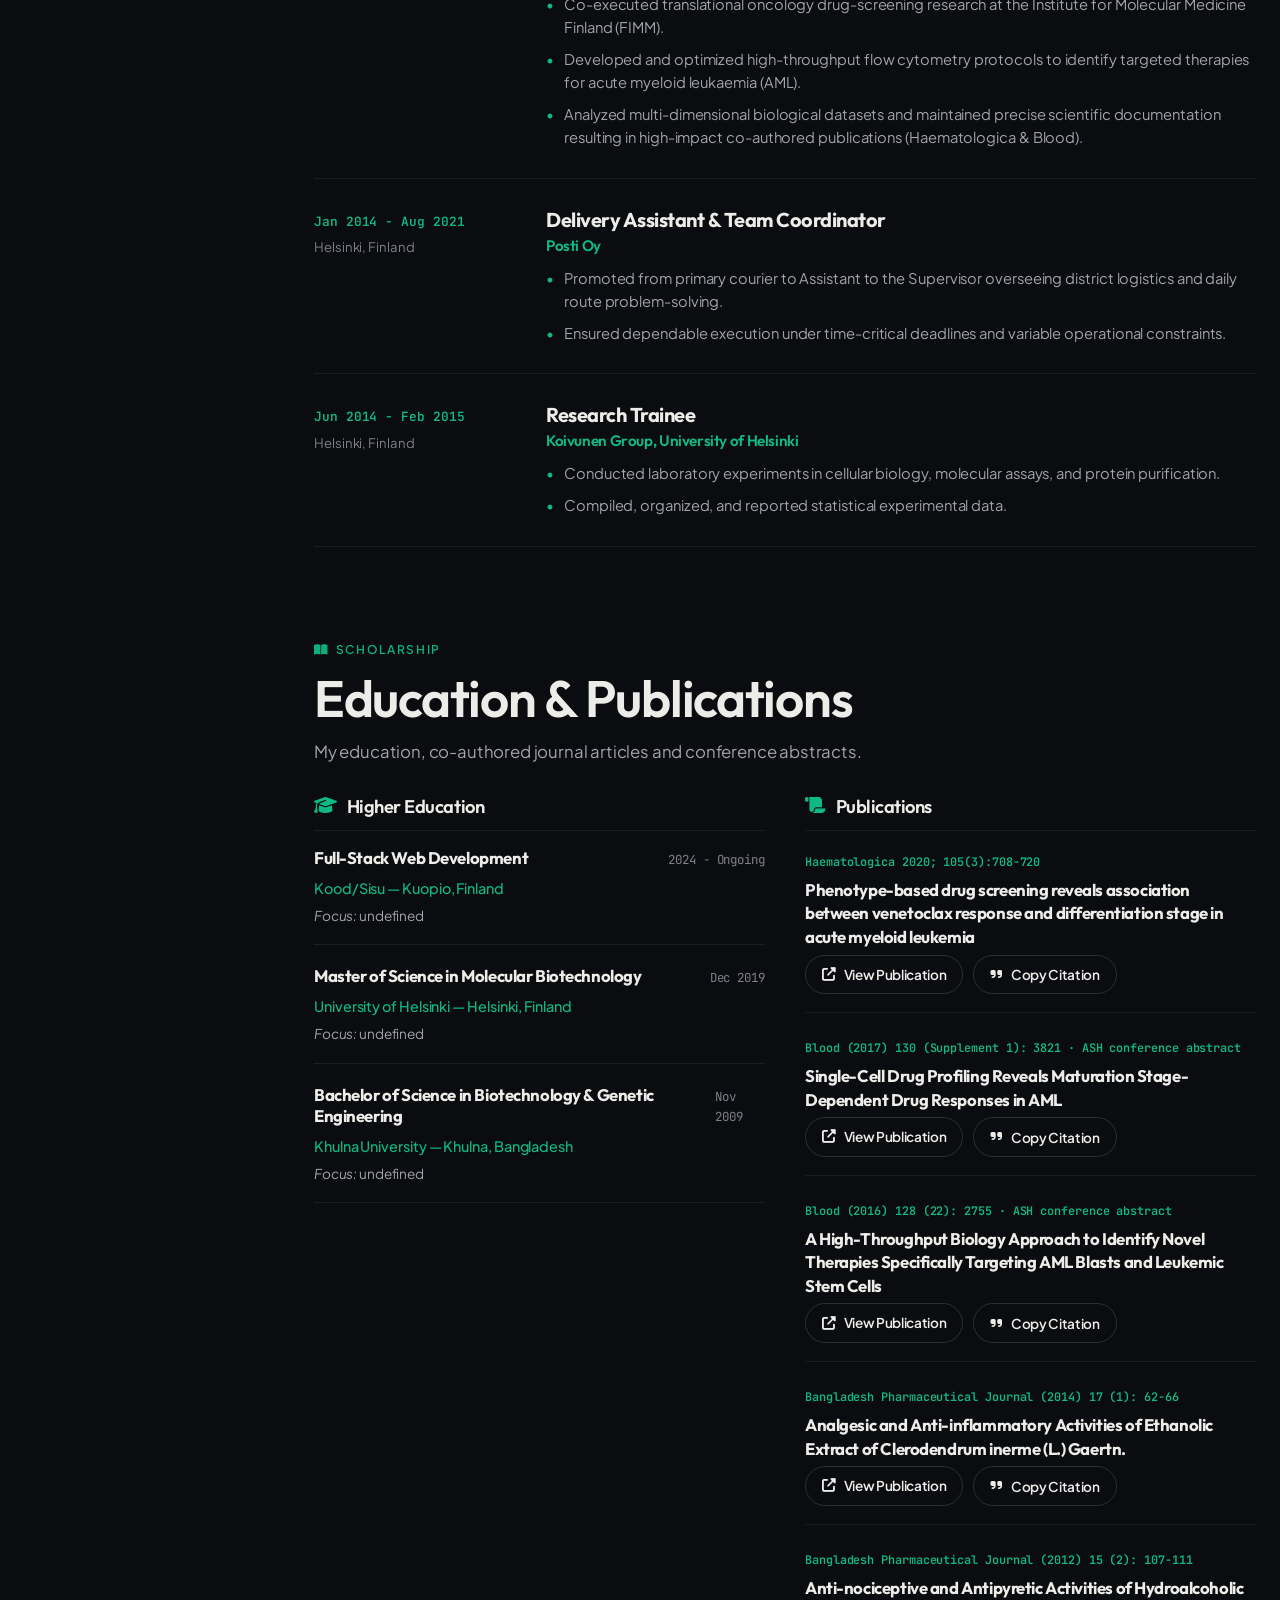
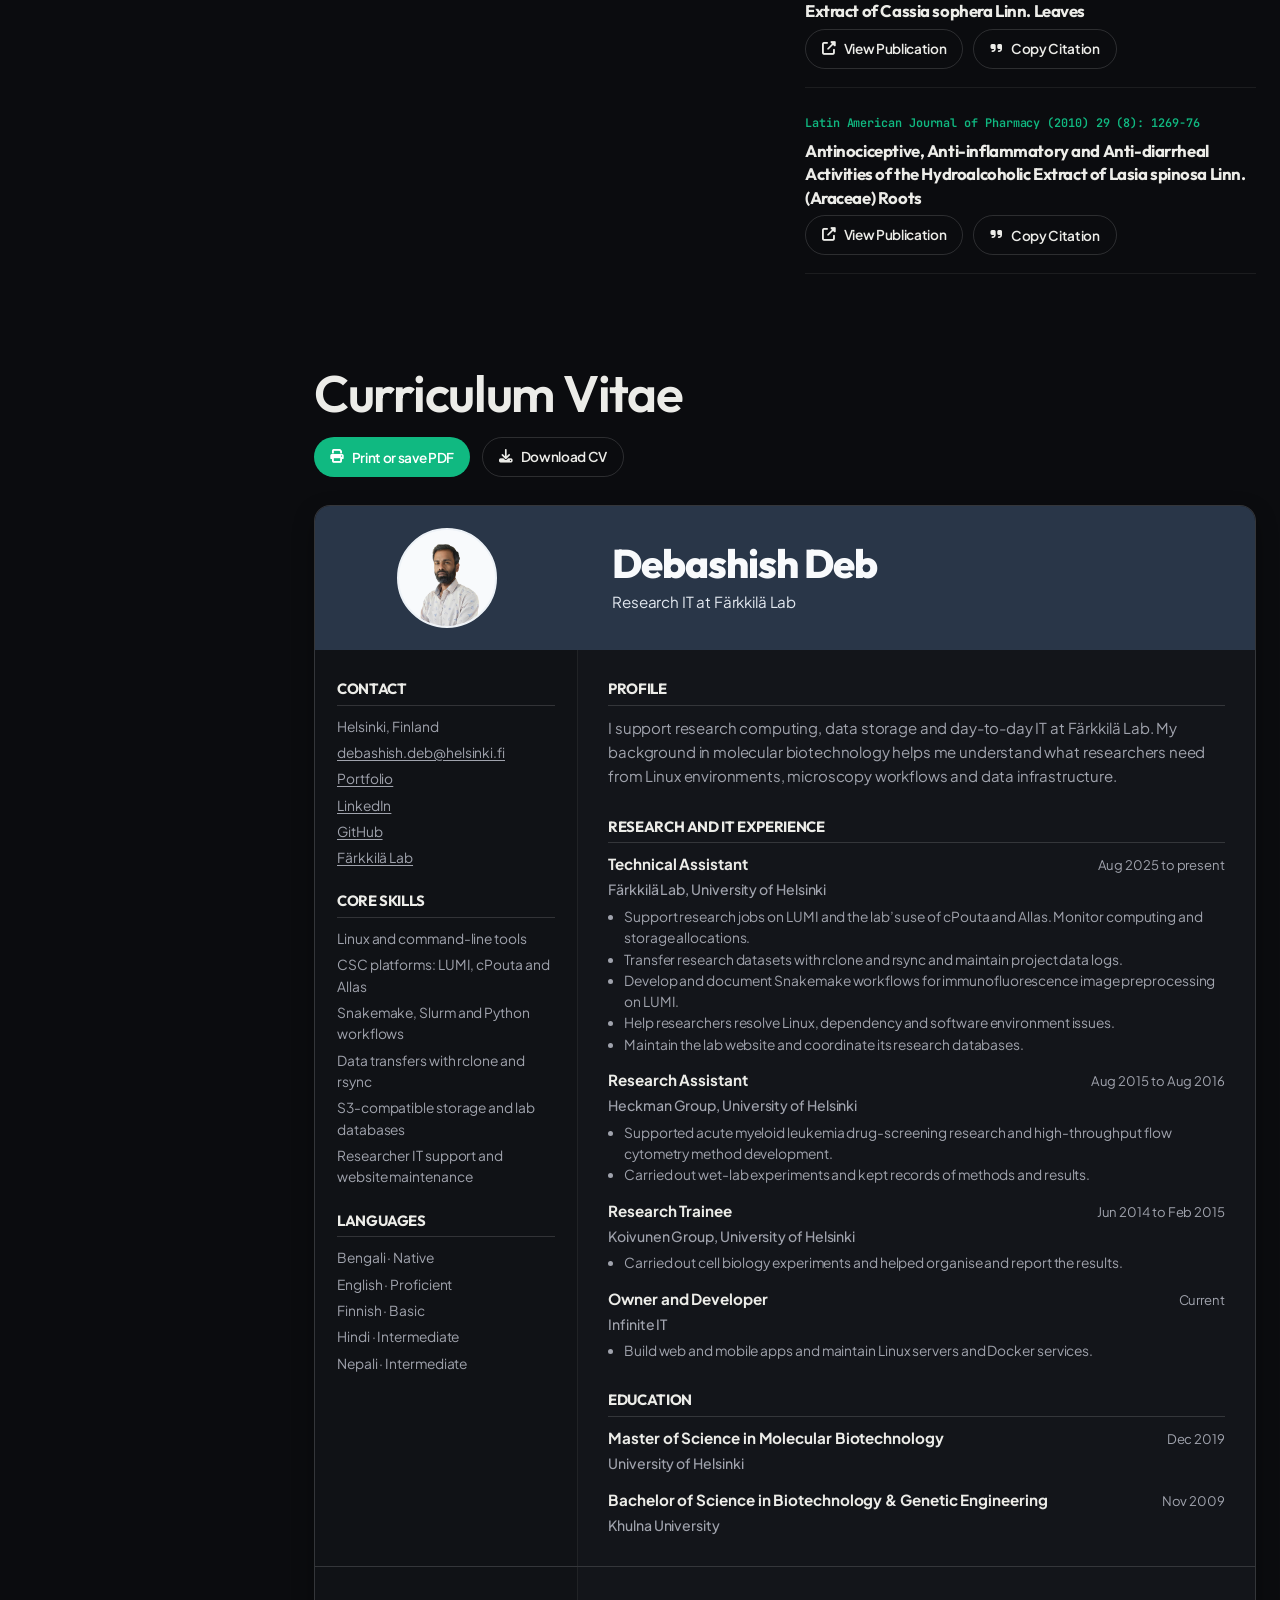
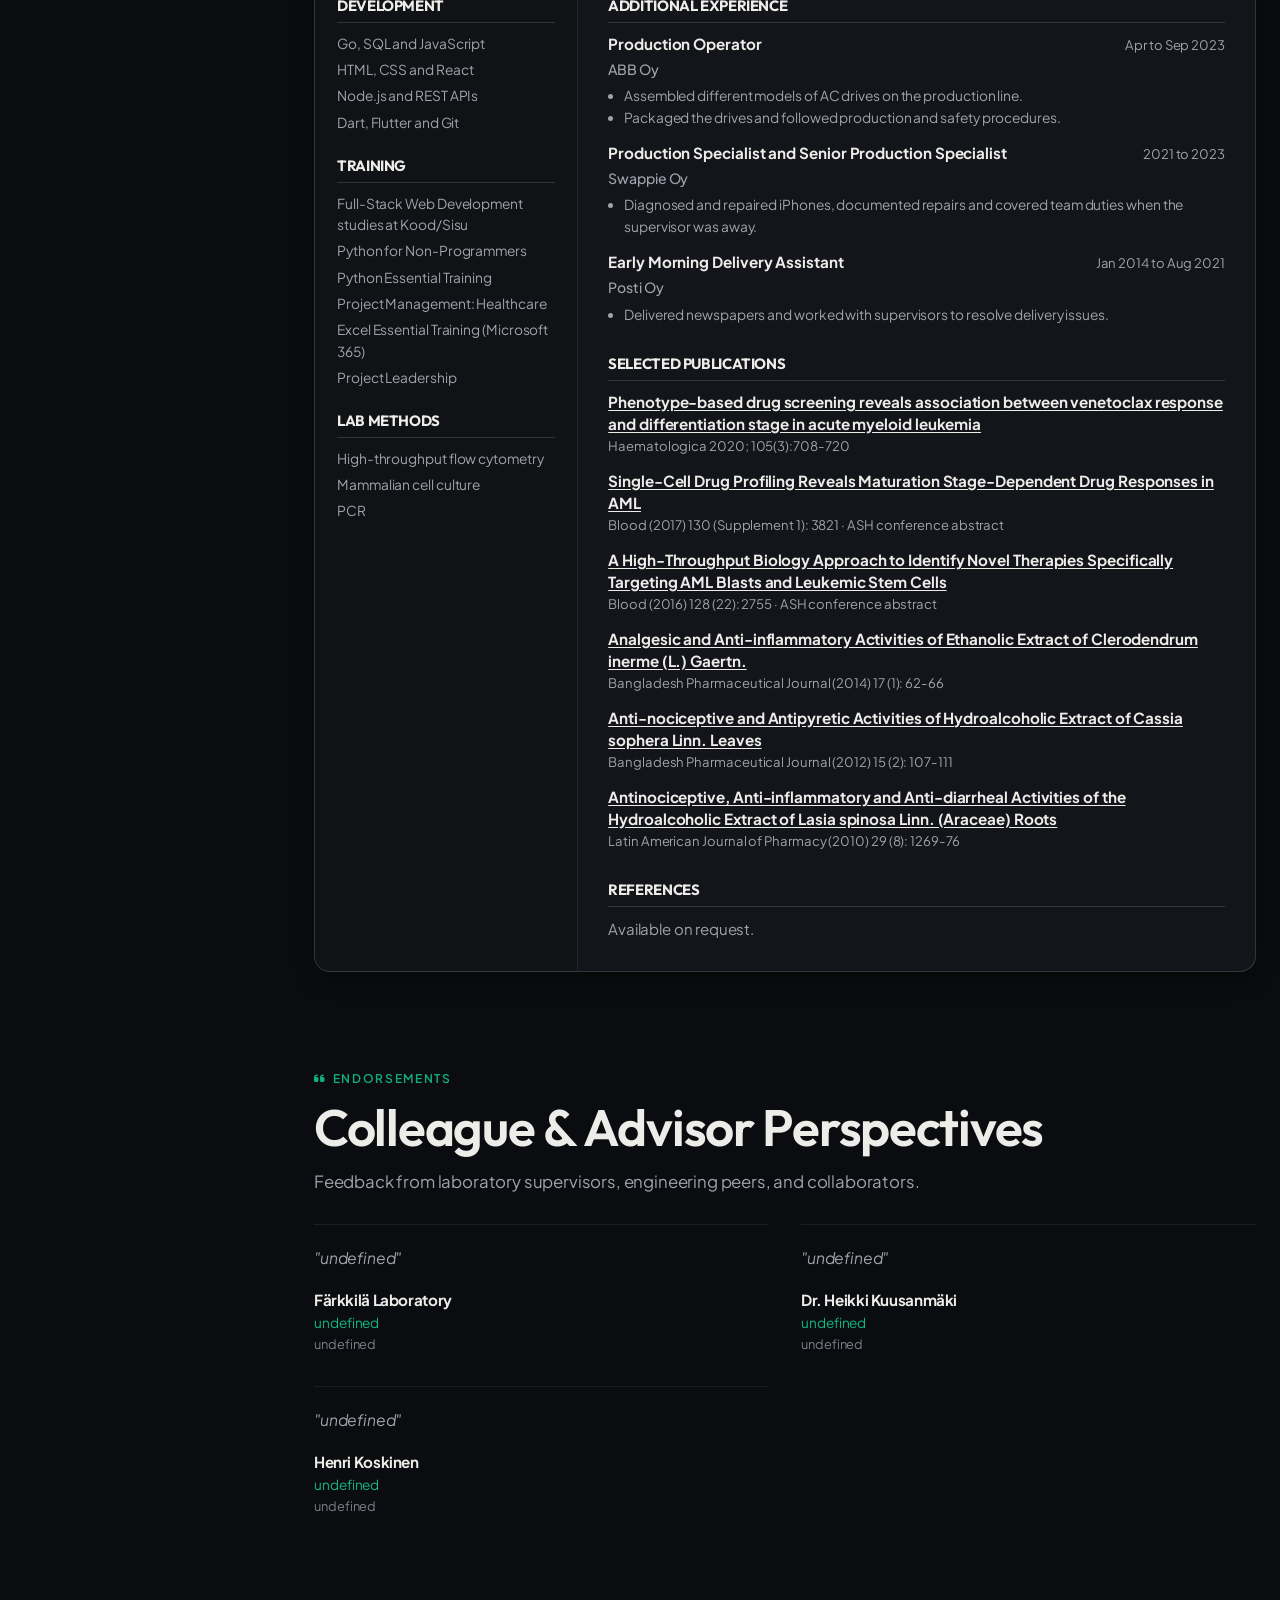
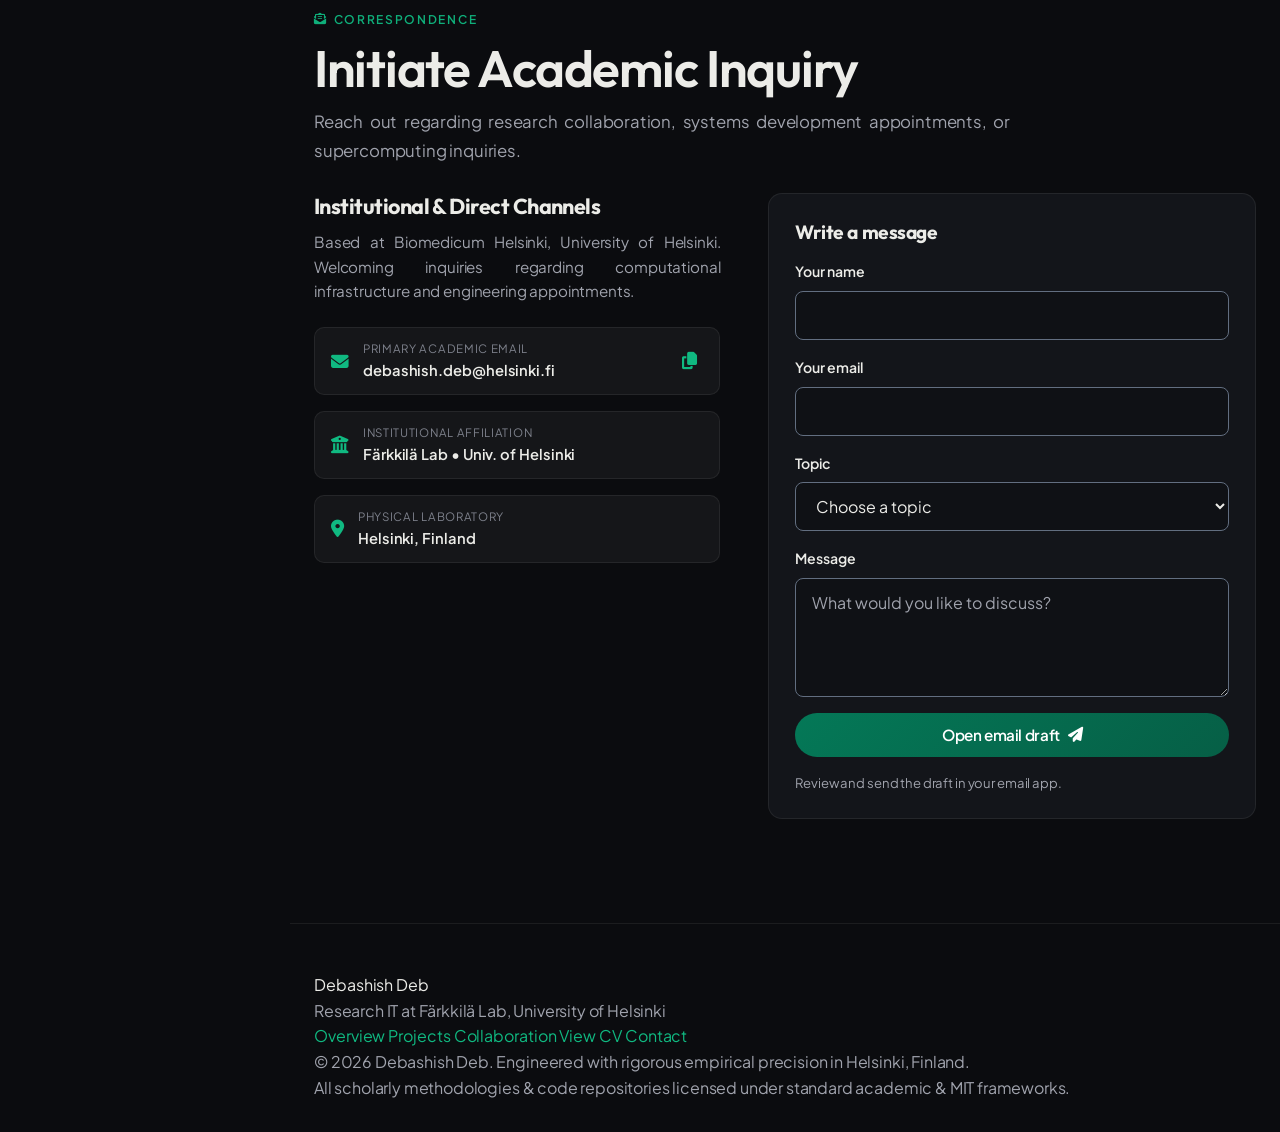
==== commit f38610b6: "Add CV download and publications" ====
--- a/index.html
+++ b/index.html
@@ -36,7 +36,7 @@
   <link rel="stylesheet" href="https://cdnjs.cloudflare.com/ajax/libs/font-awesome/6.5.1/css/all.min.css" integrity="sha512-DTOQO9RWCH3ppGqcWaEA1BIZOC6xxalwEsw9c2QQeAIftl+Vegovlnee1c9QX4TctnWMn13TZye+giMm8e2LwA==" crossorigin="anonymous" referrerpolicy="no-referrer" />
 
   <!-- Core Stylesheet -->
-  <link rel="stylesheet" href="styles.css?v=24">
+  <link rel="stylesheet" href="styles.css?v=25">
 </head>
 <body class="dark-theme">
   <!-- Top Scroll Progress Bar -->
@@ -70,6 +70,6 @@
   <div id="cmd-palette" class="modal-overlay cmd-palette-modal" role="dialog" aria-modal="true" aria-label="Quick Command Palette"></div>
 
   <!-- Main Application Script -->
-  <script src="script.js?v=25"></script>
+  <script src="script.js?v=26"></script>
 </body>
 </html>
--- a/styles.css
+++ b/styles.css
@@ -4317,10 +4317,13 @@
 
 .cv-action-bar {
   display: flex;
+  flex-wrap: wrap;
+  gap: 12px;
   margin-top: 16px;
 }
 
 .cv-paper {
+  --cv-rail-width: 28%;
   background: var(--bg-card);
   border: 1px solid var(--border-strong);
   border-radius: 16px;
@@ -4331,7 +4334,7 @@
 
 .cv-sheet {
   display: grid;
-  grid-template-columns: minmax(0, 30fr) minmax(0, 70fr);
+  grid-template-columns: minmax(0, var(--cv-rail-width)) minmax(0, 1fr);
 }
 
 .cv-second-sheet {
@@ -4348,7 +4351,7 @@
 
 .cv-paper-header {
   display: grid;
-  grid-template-columns: minmax(0, 30fr) minmax(0, 70fr);
+  grid-template-columns: minmax(0, var(--cv-rail-width)) minmax(0, 1fr);
   align-items: center;
   padding-block: 22px;
 }
@@ -4399,7 +4402,7 @@
   display: flex;
   flex-direction: column;
   min-width: 0;
-  gap: 24px;
+  gap: 30px;
   padding: clamp(14px, 2.5vw, 30px);
 }
 
@@ -4409,7 +4412,8 @@
 
 .cv-sheet-rail {
   grid-column: 1;
-  gap: 20px;
+  gap: 24px;
+  padding-inline: clamp(12px, 1.8vw, 22px);
   background: var(--bg-secondary);
   border-right: 1px solid var(--border-subtle);
 }
@@ -4526,7 +4530,7 @@
   .cv-sheet-rail {
     grid-column: 1;
     grid-row: auto;
-    gap: 18px;
+    gap: 22px;
     padding: 16px;
   }
 
@@ -4629,7 +4633,7 @@
   .cv-print-header {
     display: flex;
     flex-direction: column;
-    padding-inline: calc(30% + 14pt) 14pt;
+    padding-inline: calc(var(--cv-rail-width) + 14pt) 14pt;
   }
 
   .cv-name {
@@ -4642,8 +4646,12 @@
 
   .cv-sheet-main,
   .cv-sheet-rail {
-    gap: 12pt;
+    gap: 16pt;
     padding: 14pt;
+  }
+
+  .cv-sheet-rail {
+    padding-inline: 10pt;
   }
 
   .cv-section-block {
@@ -5026,17 +5034,17 @@
   background: #061e2b !important;
   border: 1px solid rgba(255, 255, 255, 0.22) !important;
   box-shadow: 0 20px 50px -15px rgba(0, 0, 0, 0.75) !important;
-  padding: var(--cover-padding, 24px 32px) !important;
+  padding: var(--cover-padding, 30px 28px) !important;
   margin-top: 0 !important;
   margin-bottom: var(--cover-bottom-space, 20px) !important;
   border-radius: 24px !important;
   overflow: hidden !important;
-  min-height: var(--cover-min-height, 440px) !important;
+  min-height: var(--cover-min-height, 464px) !important;
 }
 
 @media (max-width: 900px) {
   .hero-cover-card {
-    --cover-padding: 20px 22px;
+    --cover-padding: 25px 20px;
     --cover-min-height: 0px;
     --cover-grid-min-height: 0px;
     border-radius: 20px !important;
@@ -5048,7 +5056,7 @@
   grid-template-columns: minmax(0, 1.15fr) minmax(0, 0.85fr) !important;
   align-items: center !important;
   gap: 20px !important;
-  min-height: var(--cover-grid-min-height, 380px) !important;
+  min-height: var(--cover-grid-min-height, 396px) !important;
 }
 
 /* 1. Frameless Big Cutout Portrait Standing Cleanly in Cover Card */
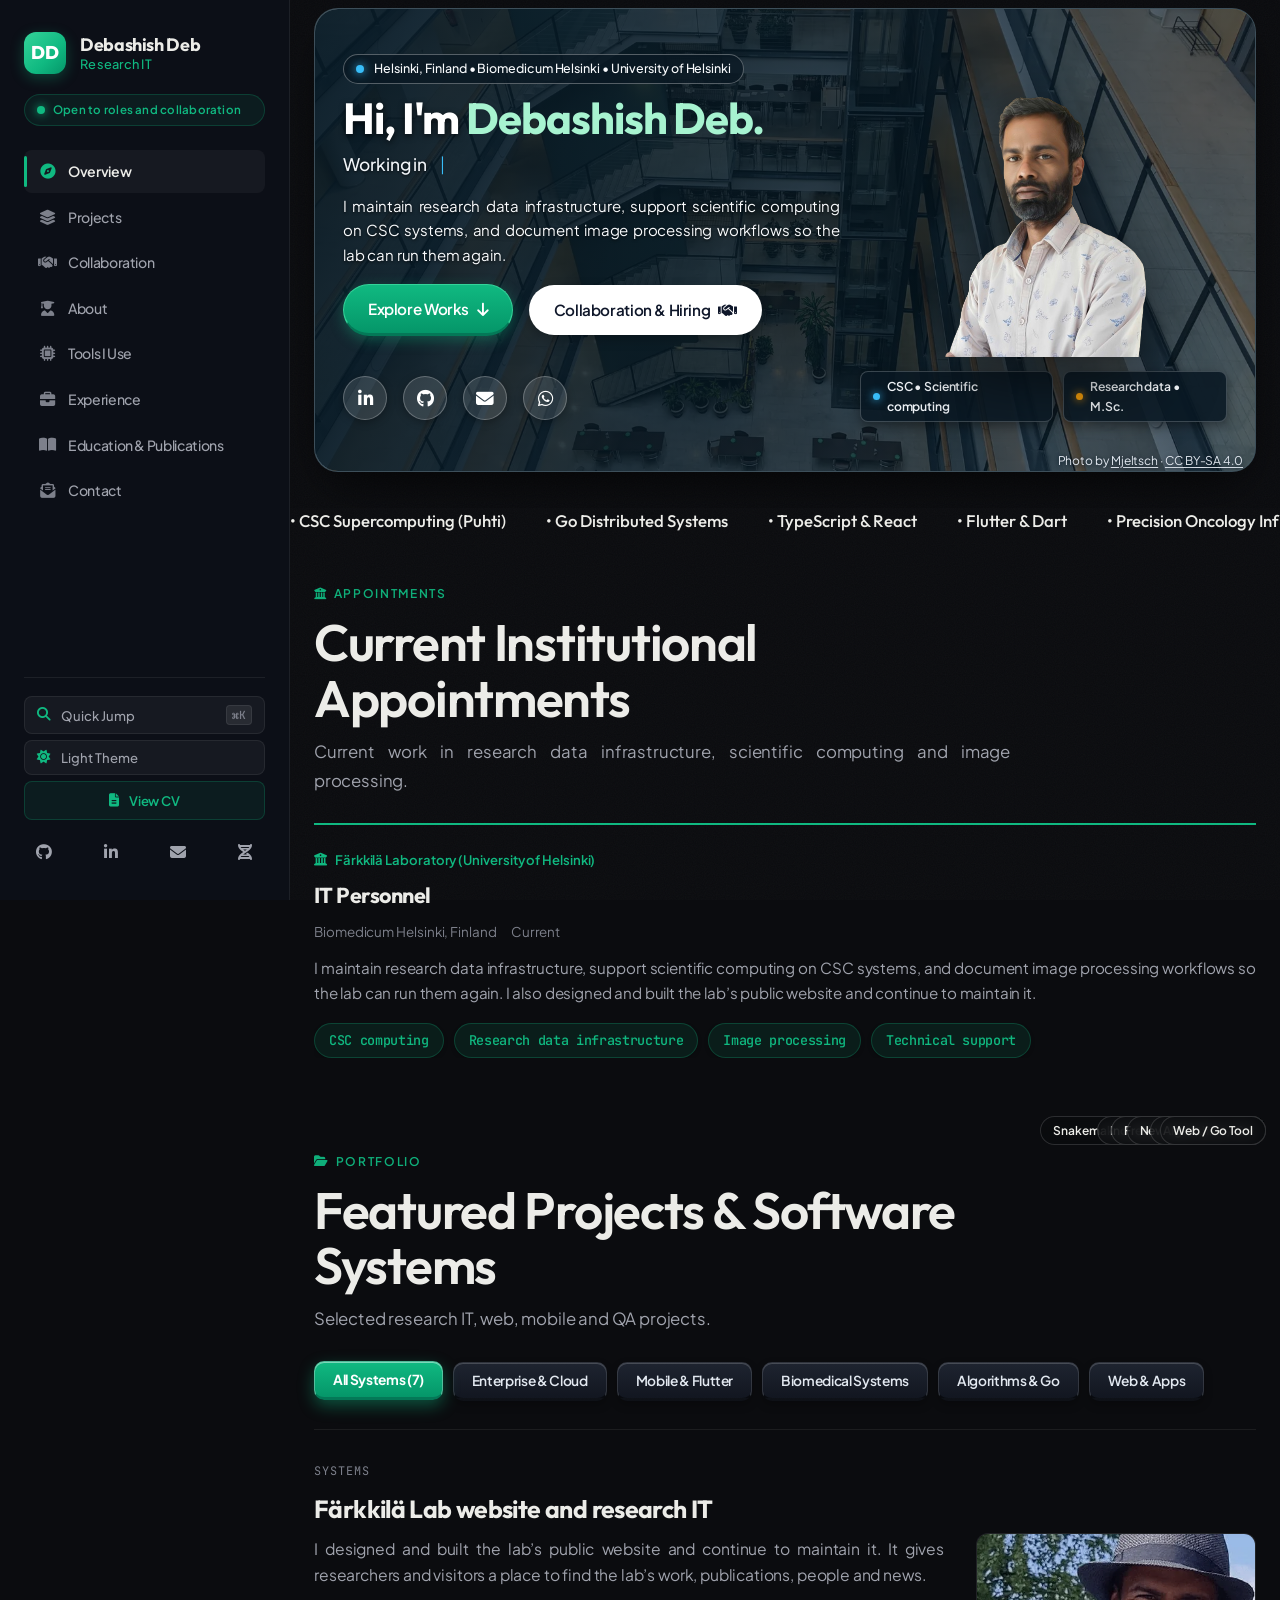
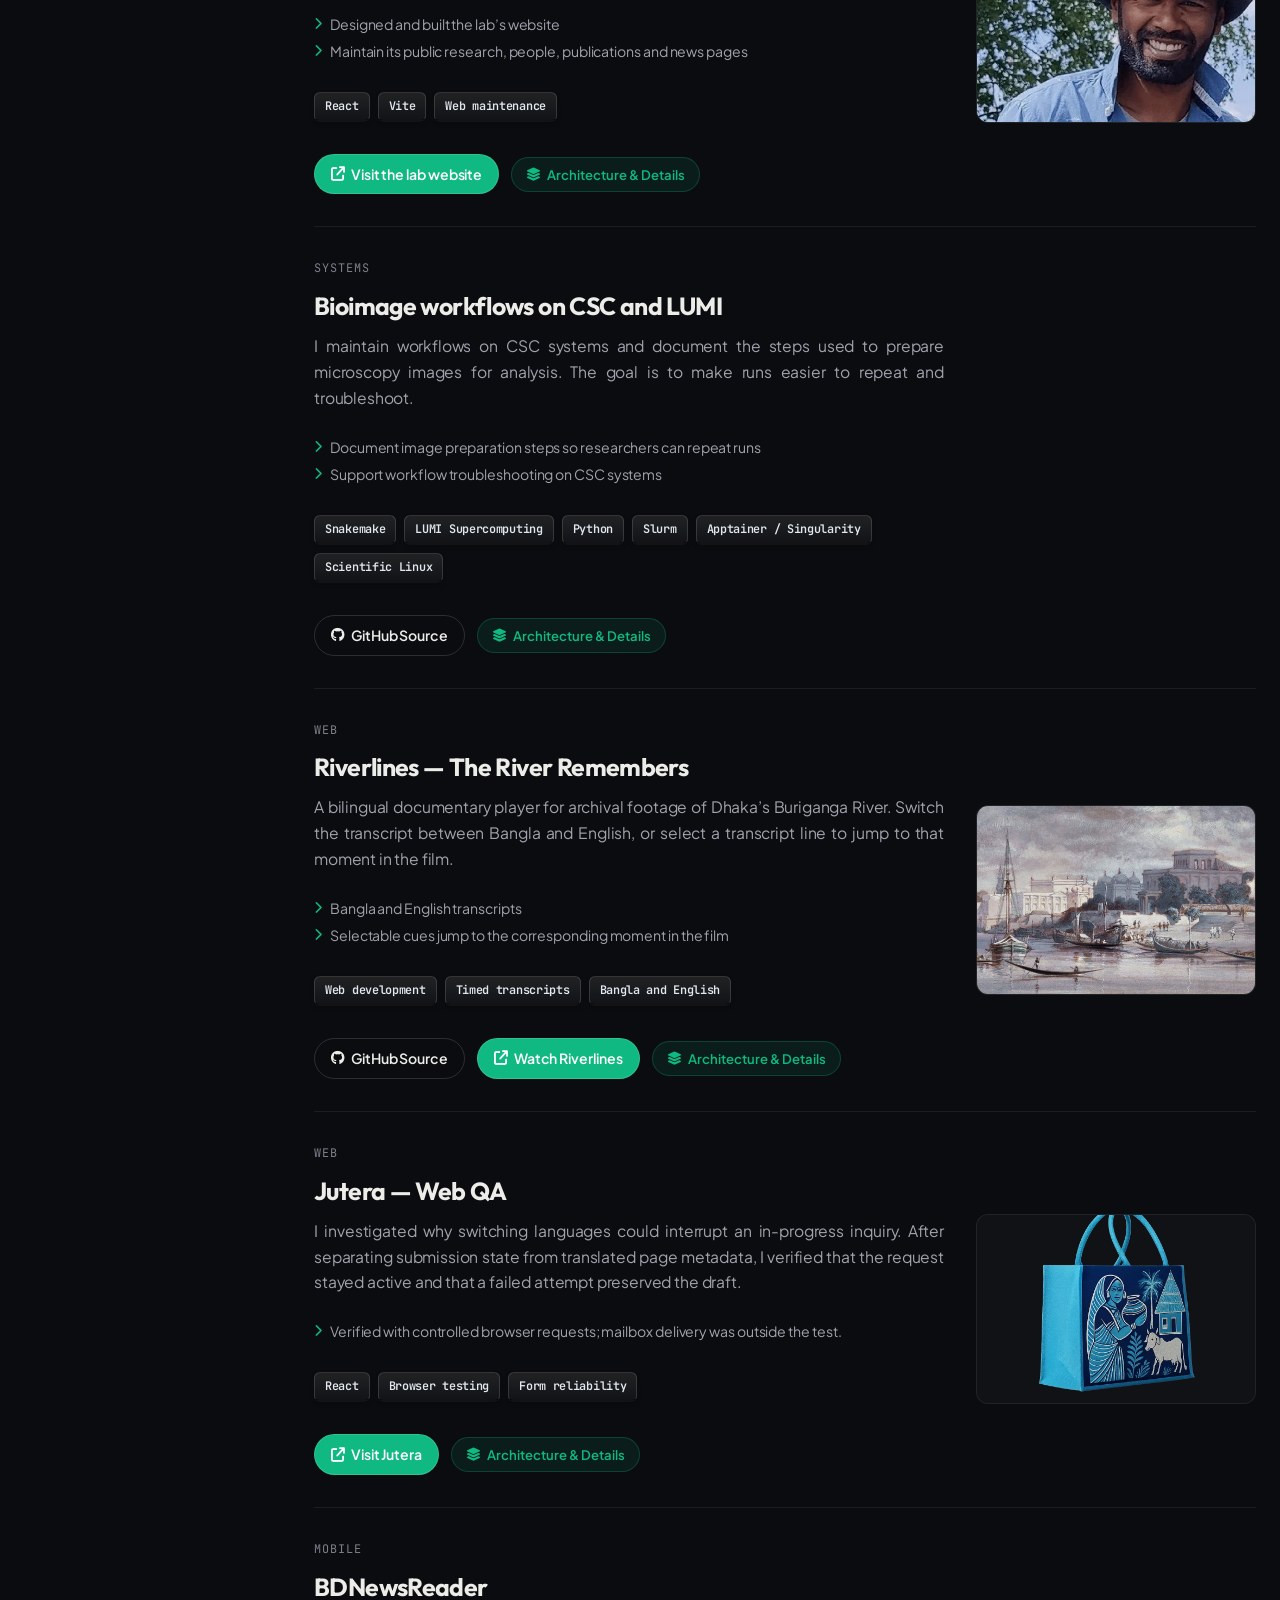
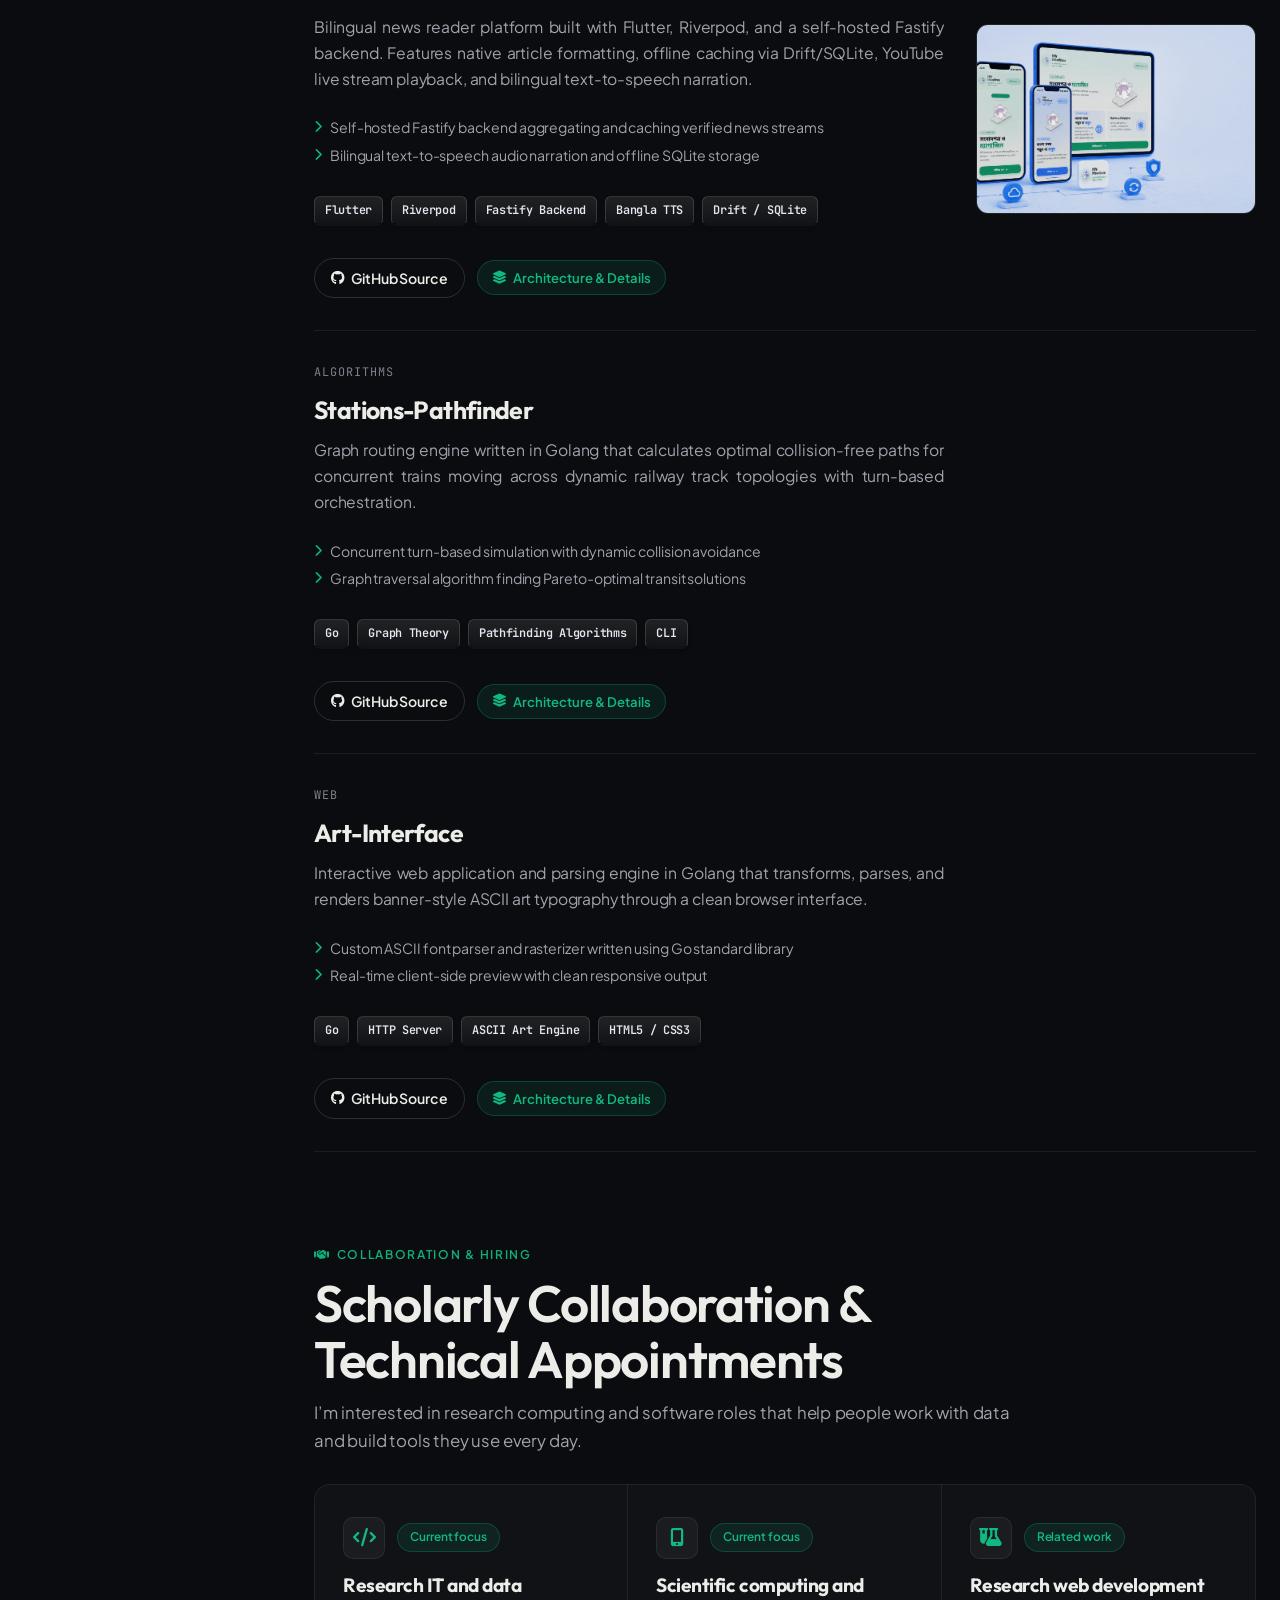
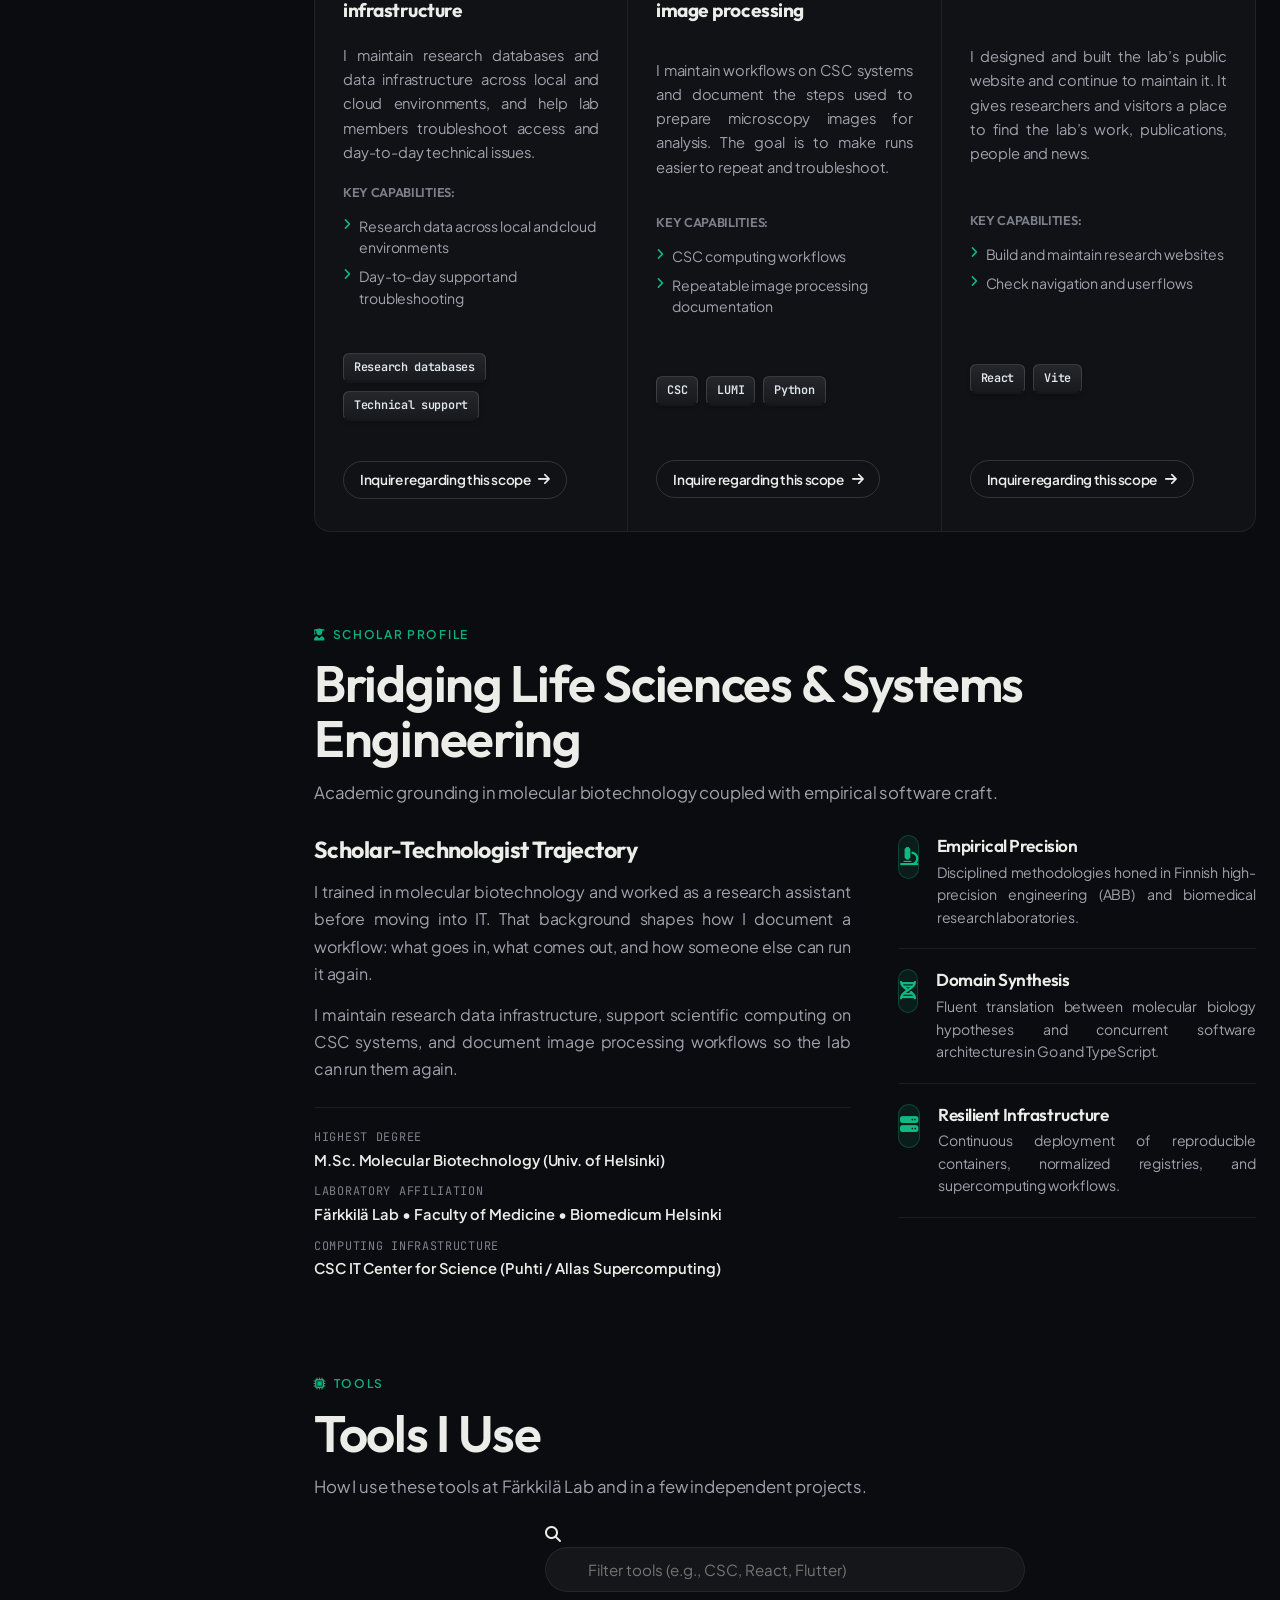
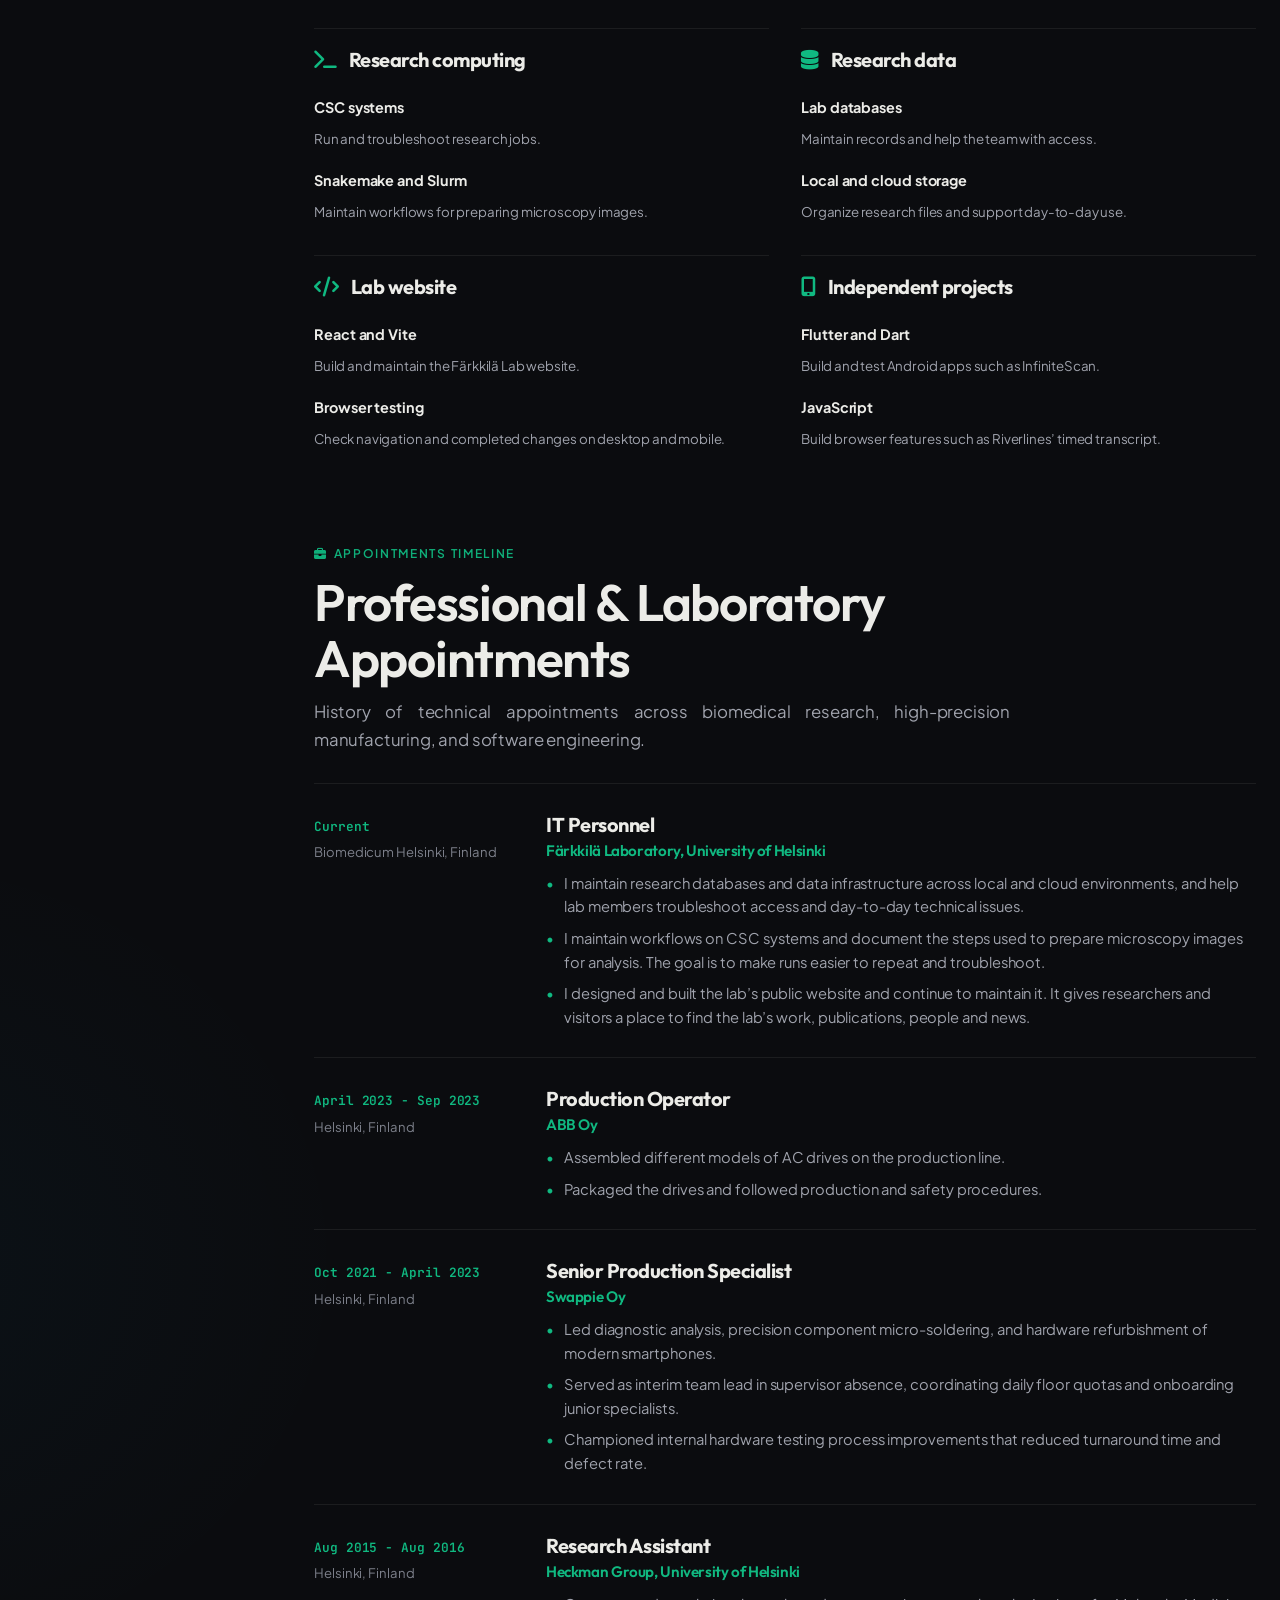
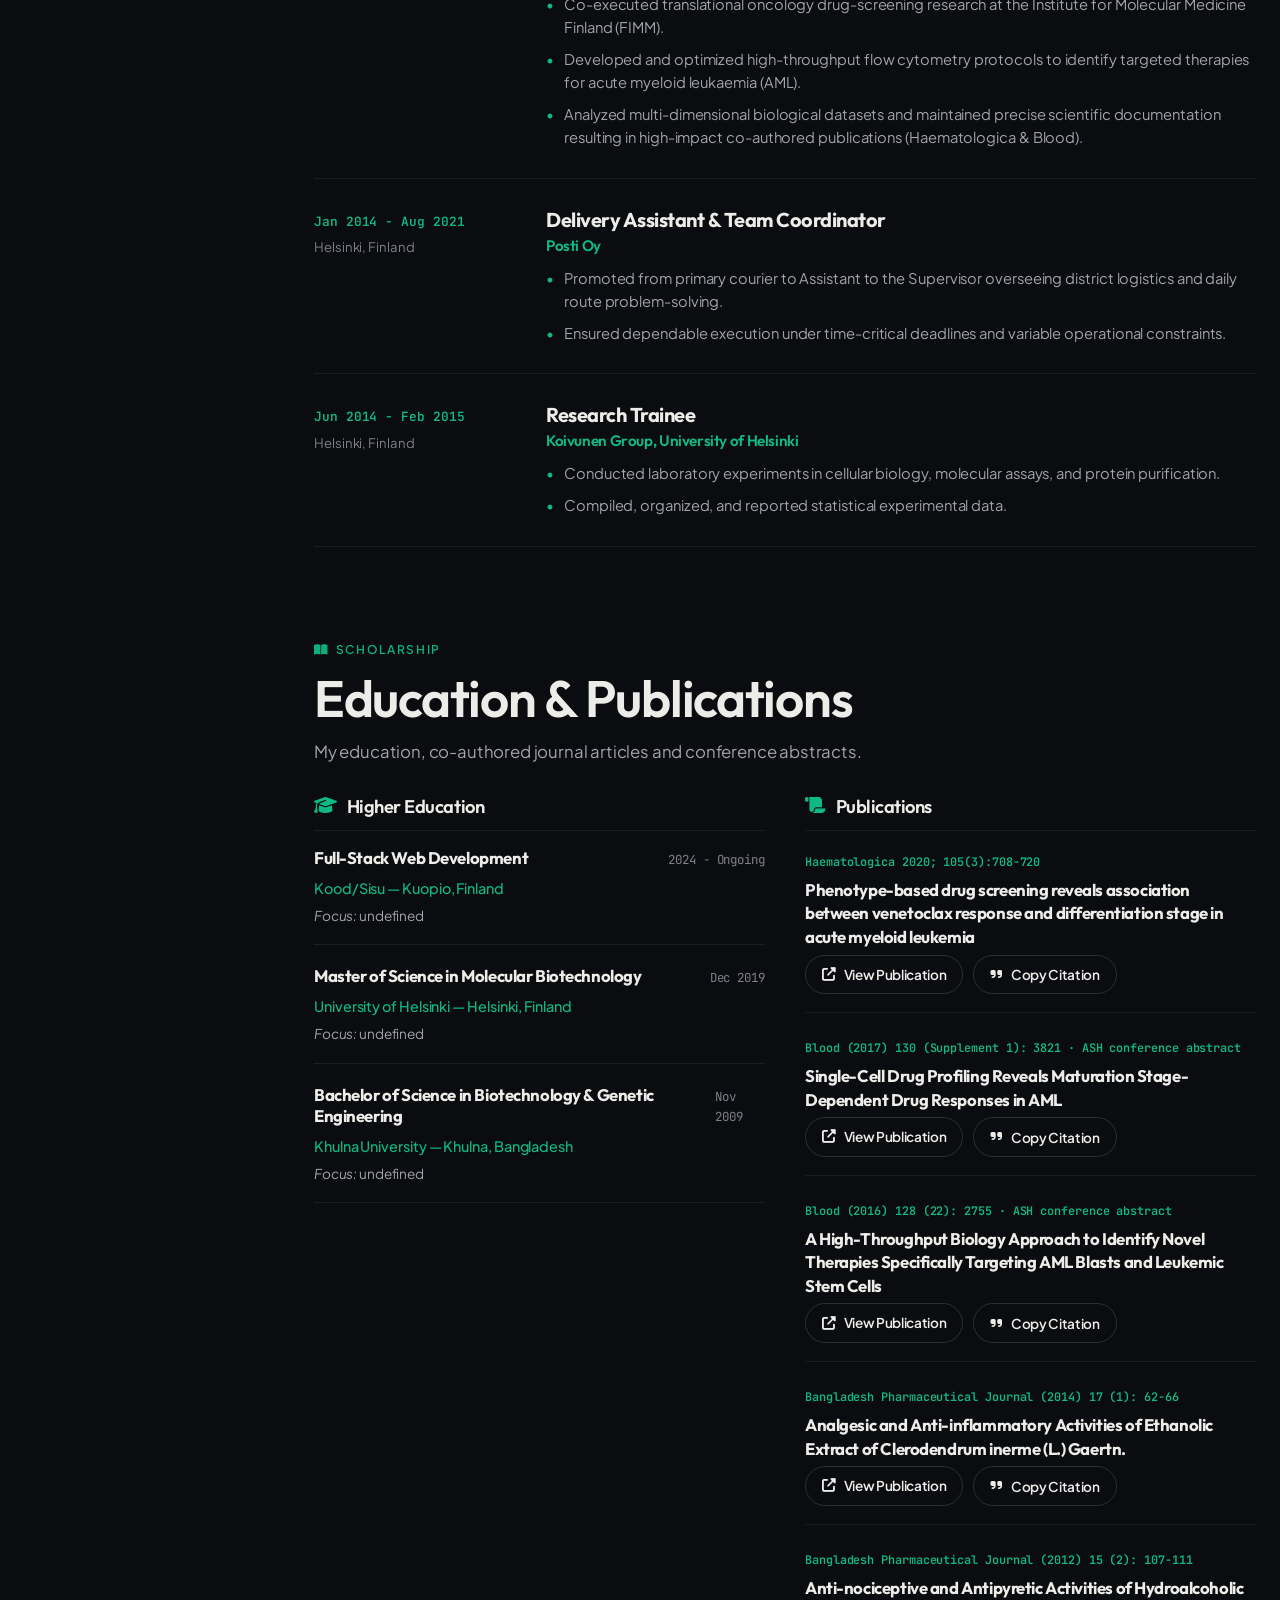
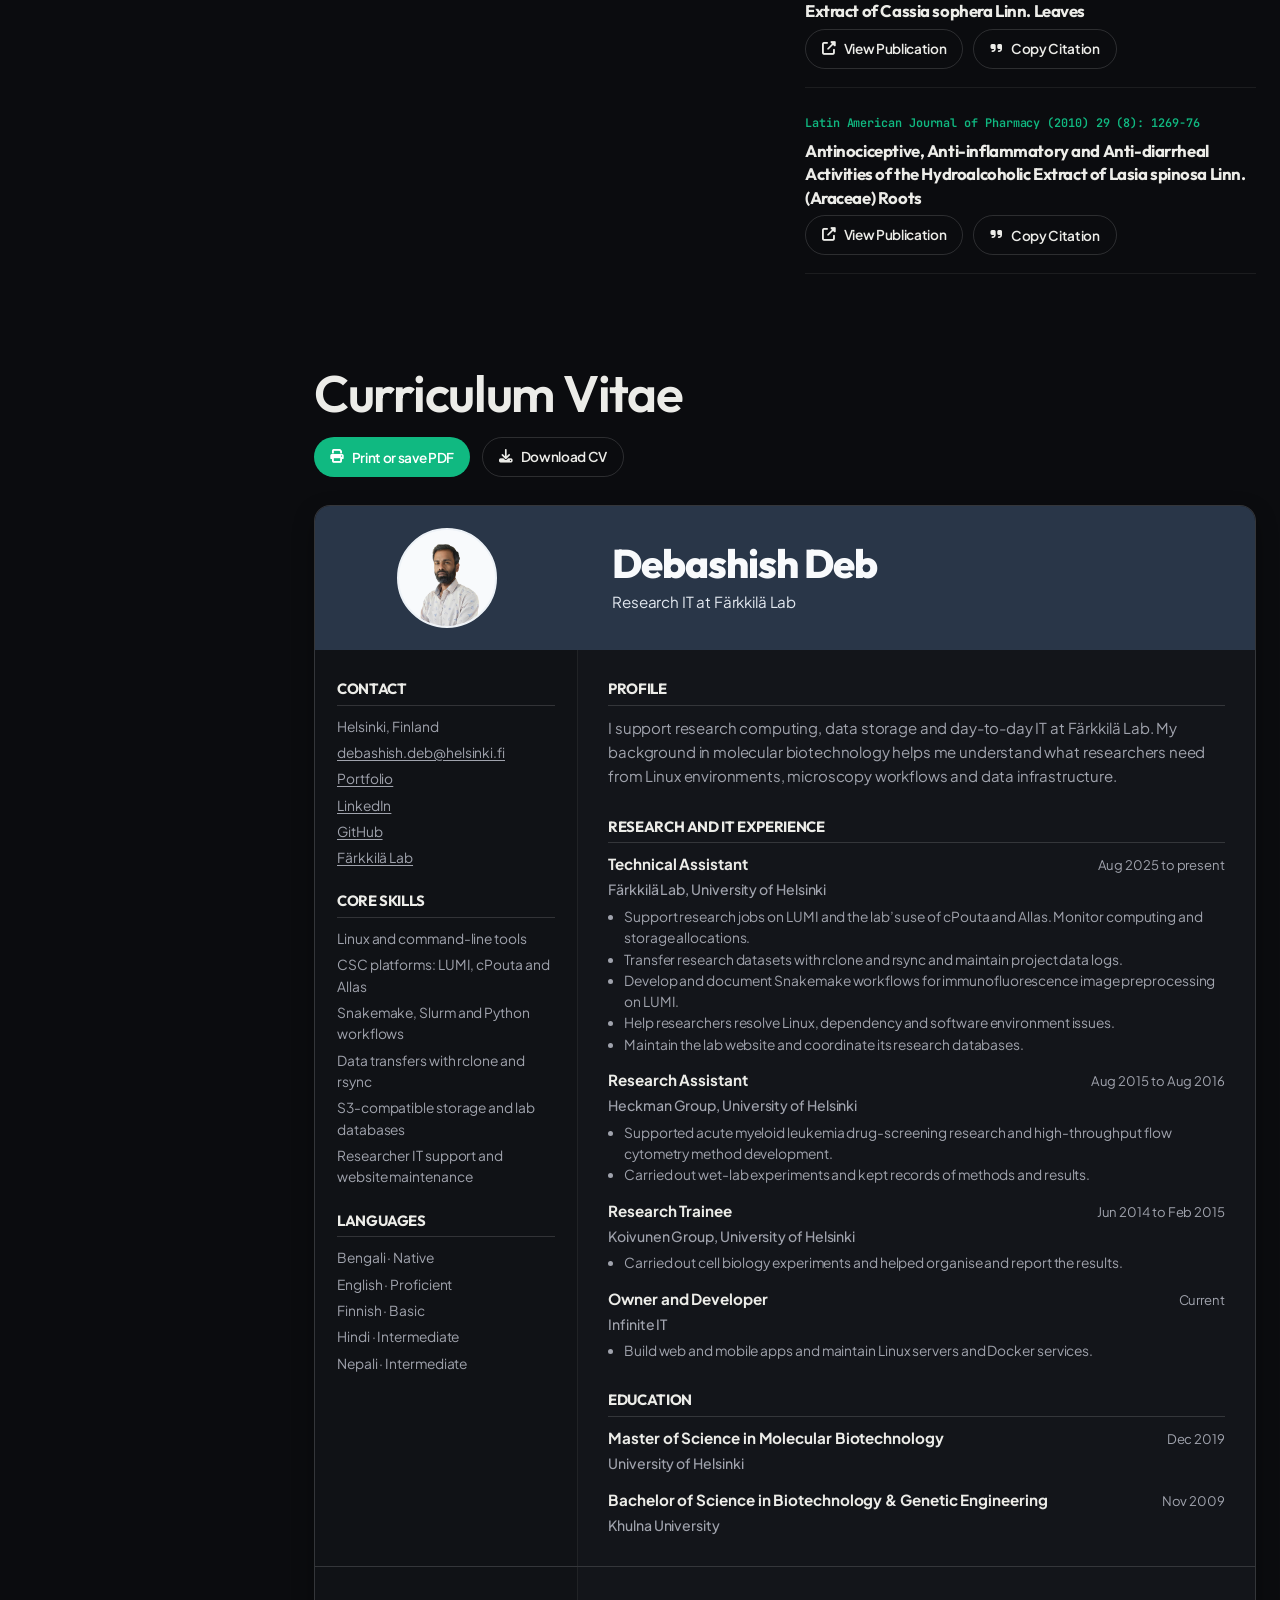
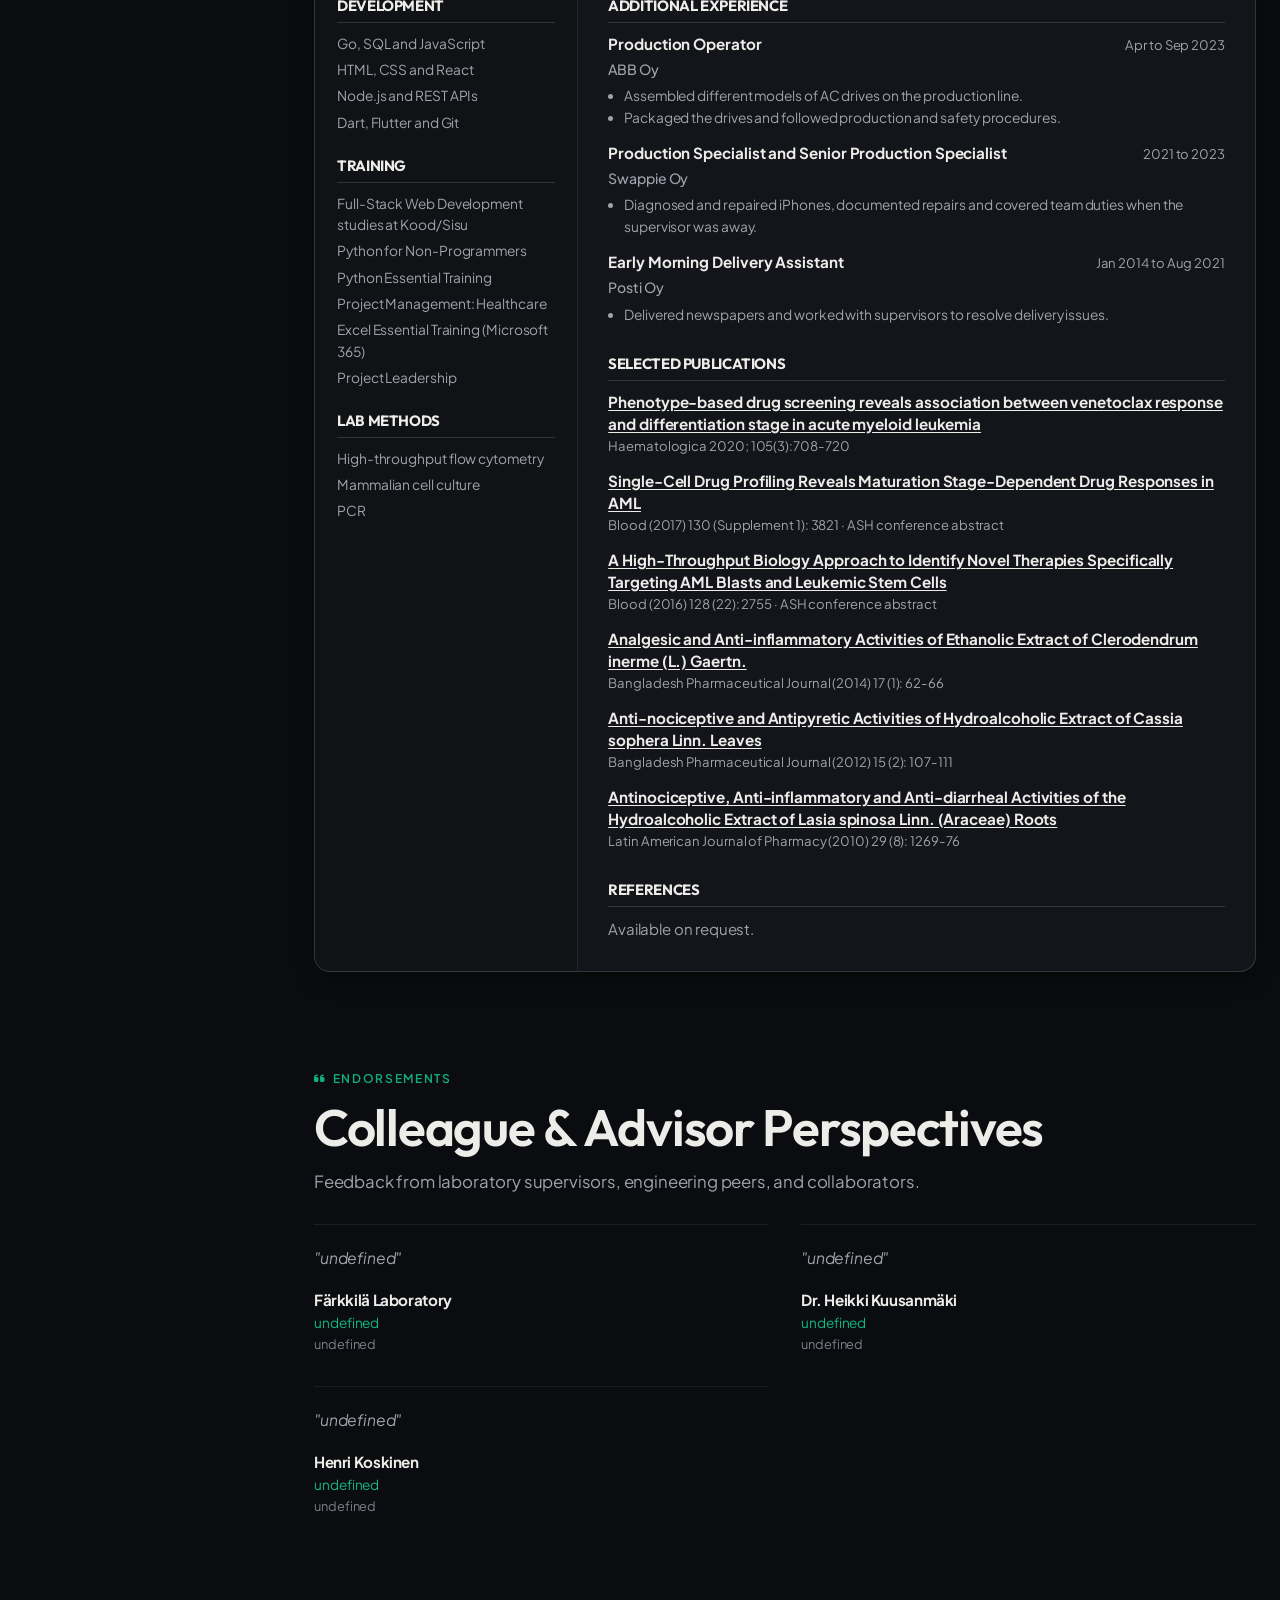
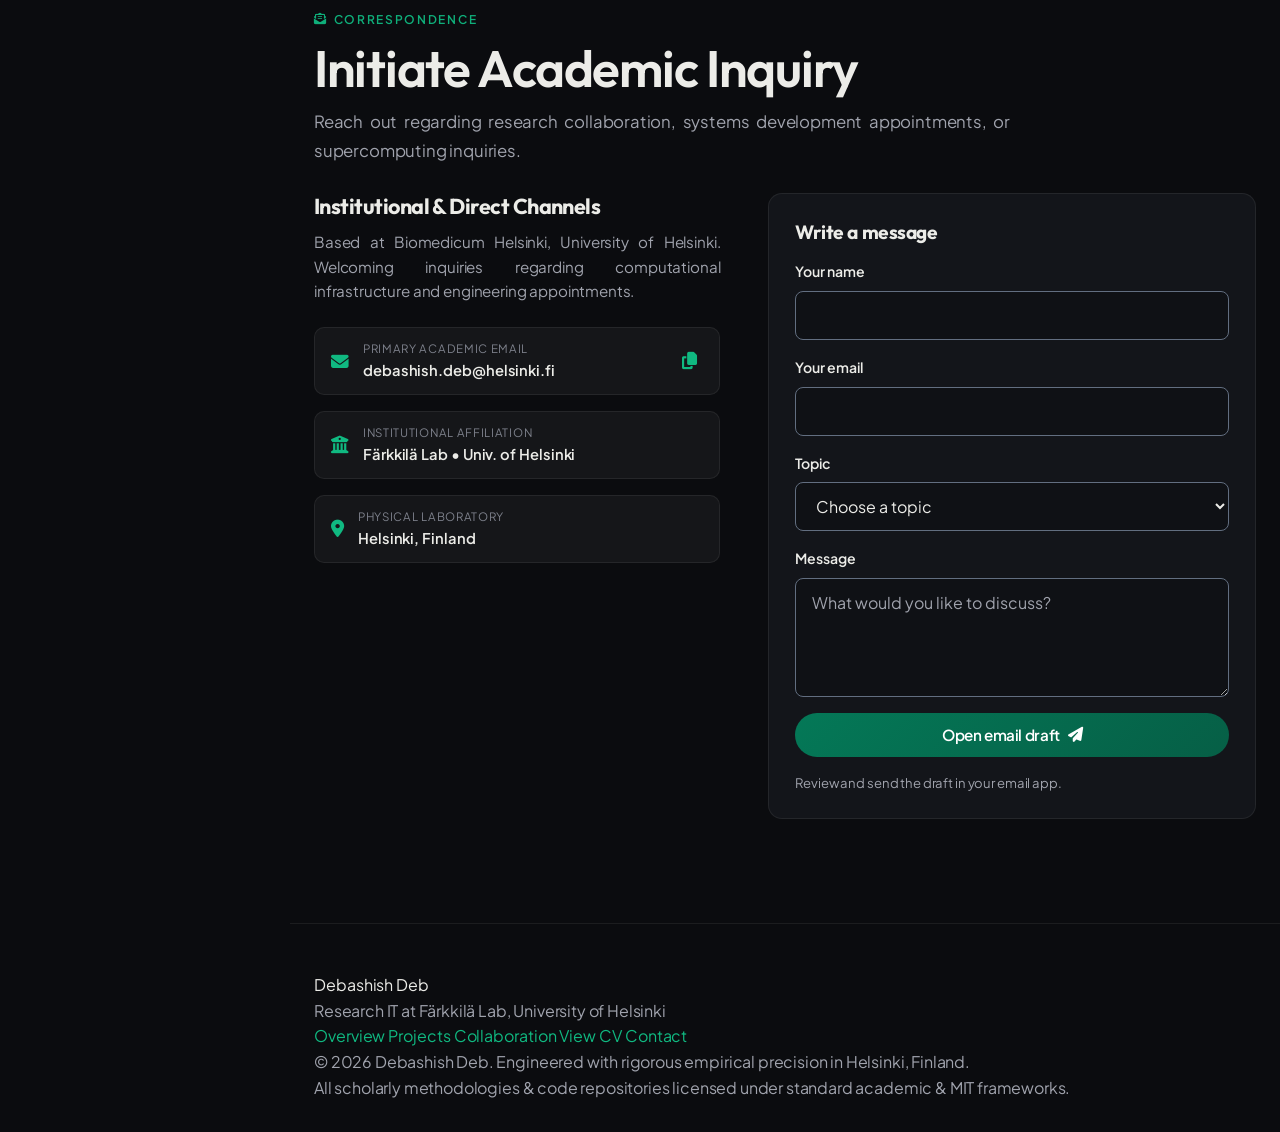
==== commit 988e2abb: "Fix abstract links in the CV" ====
--- a/index.html
+++ b/index.html
@@ -70,6 +70,6 @@
   <div id="cmd-palette" class="modal-overlay cmd-palette-modal" role="dialog" aria-modal="true" aria-label="Quick Command Palette"></div>
 
   <!-- Main Application Script -->
-  <script src="script.js?v=26"></script>
+  <script src="script.js?v=27"></script>
 </body>
 </html>
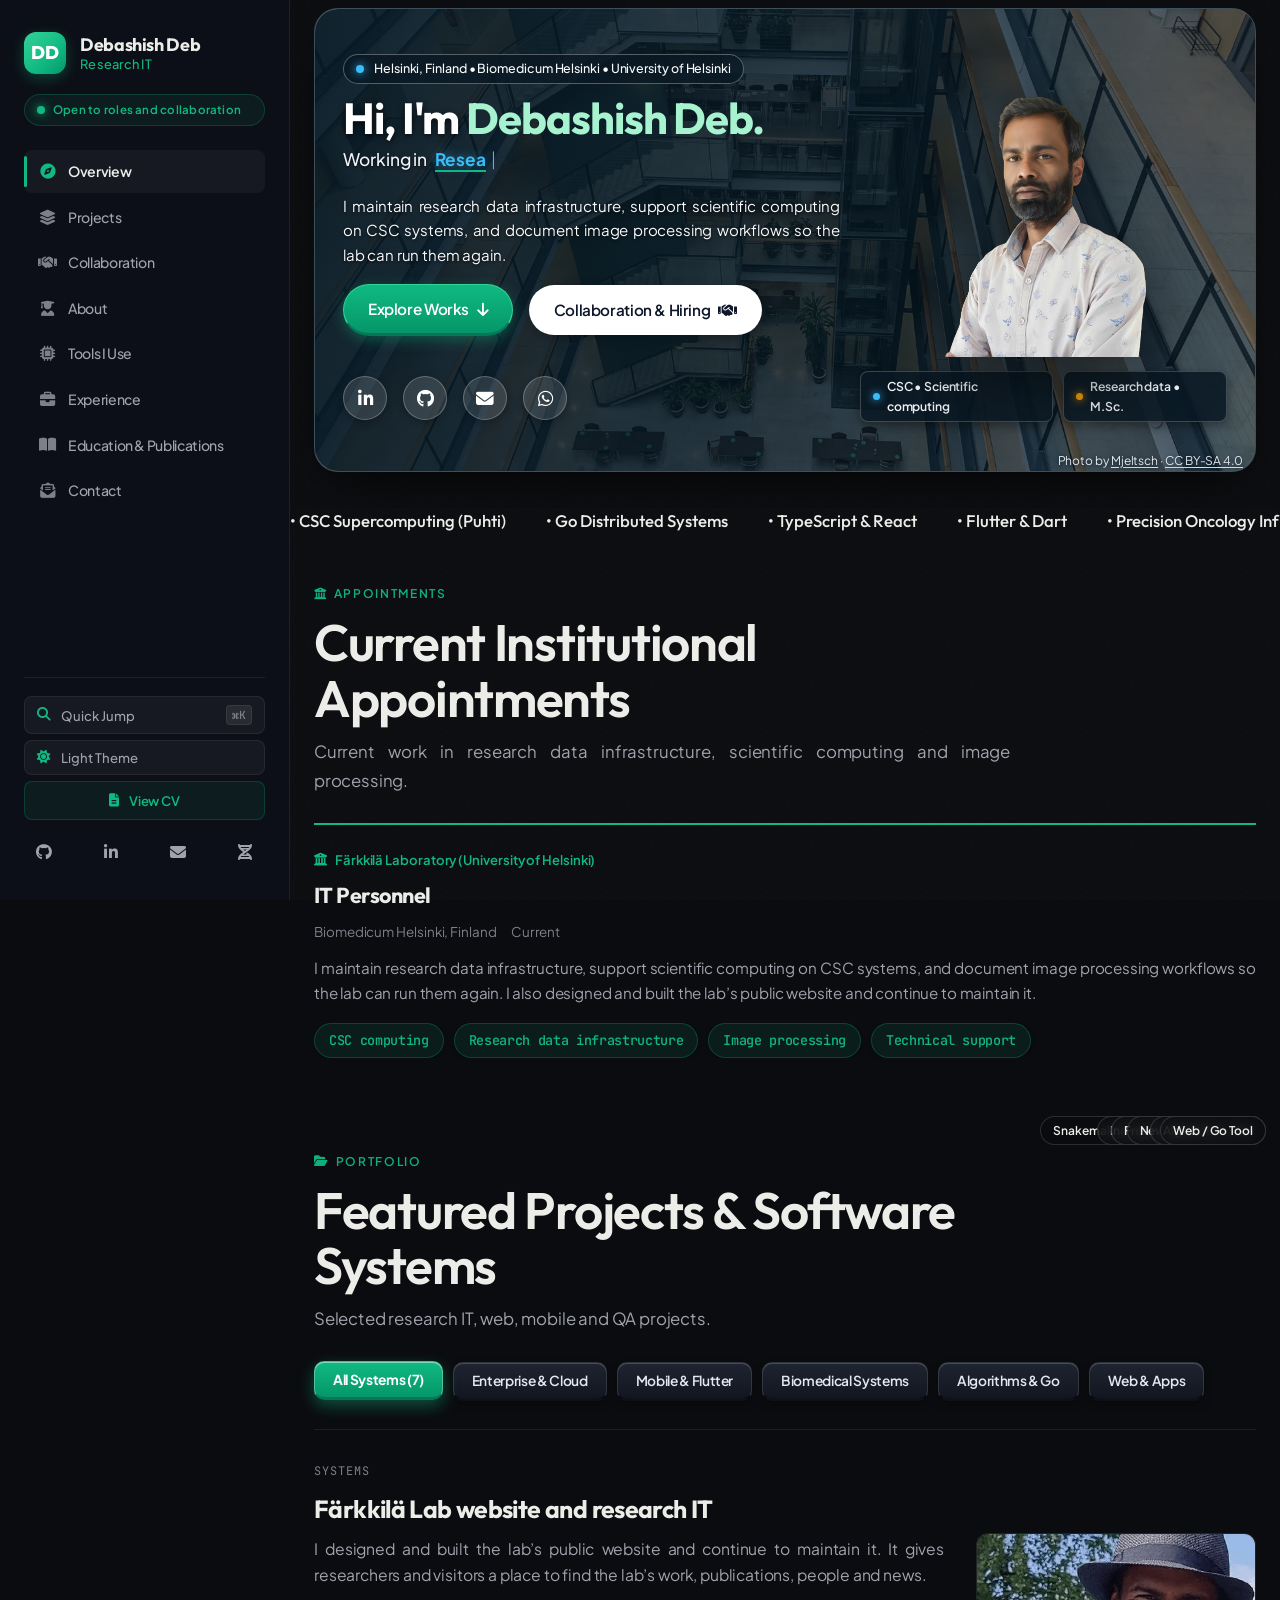
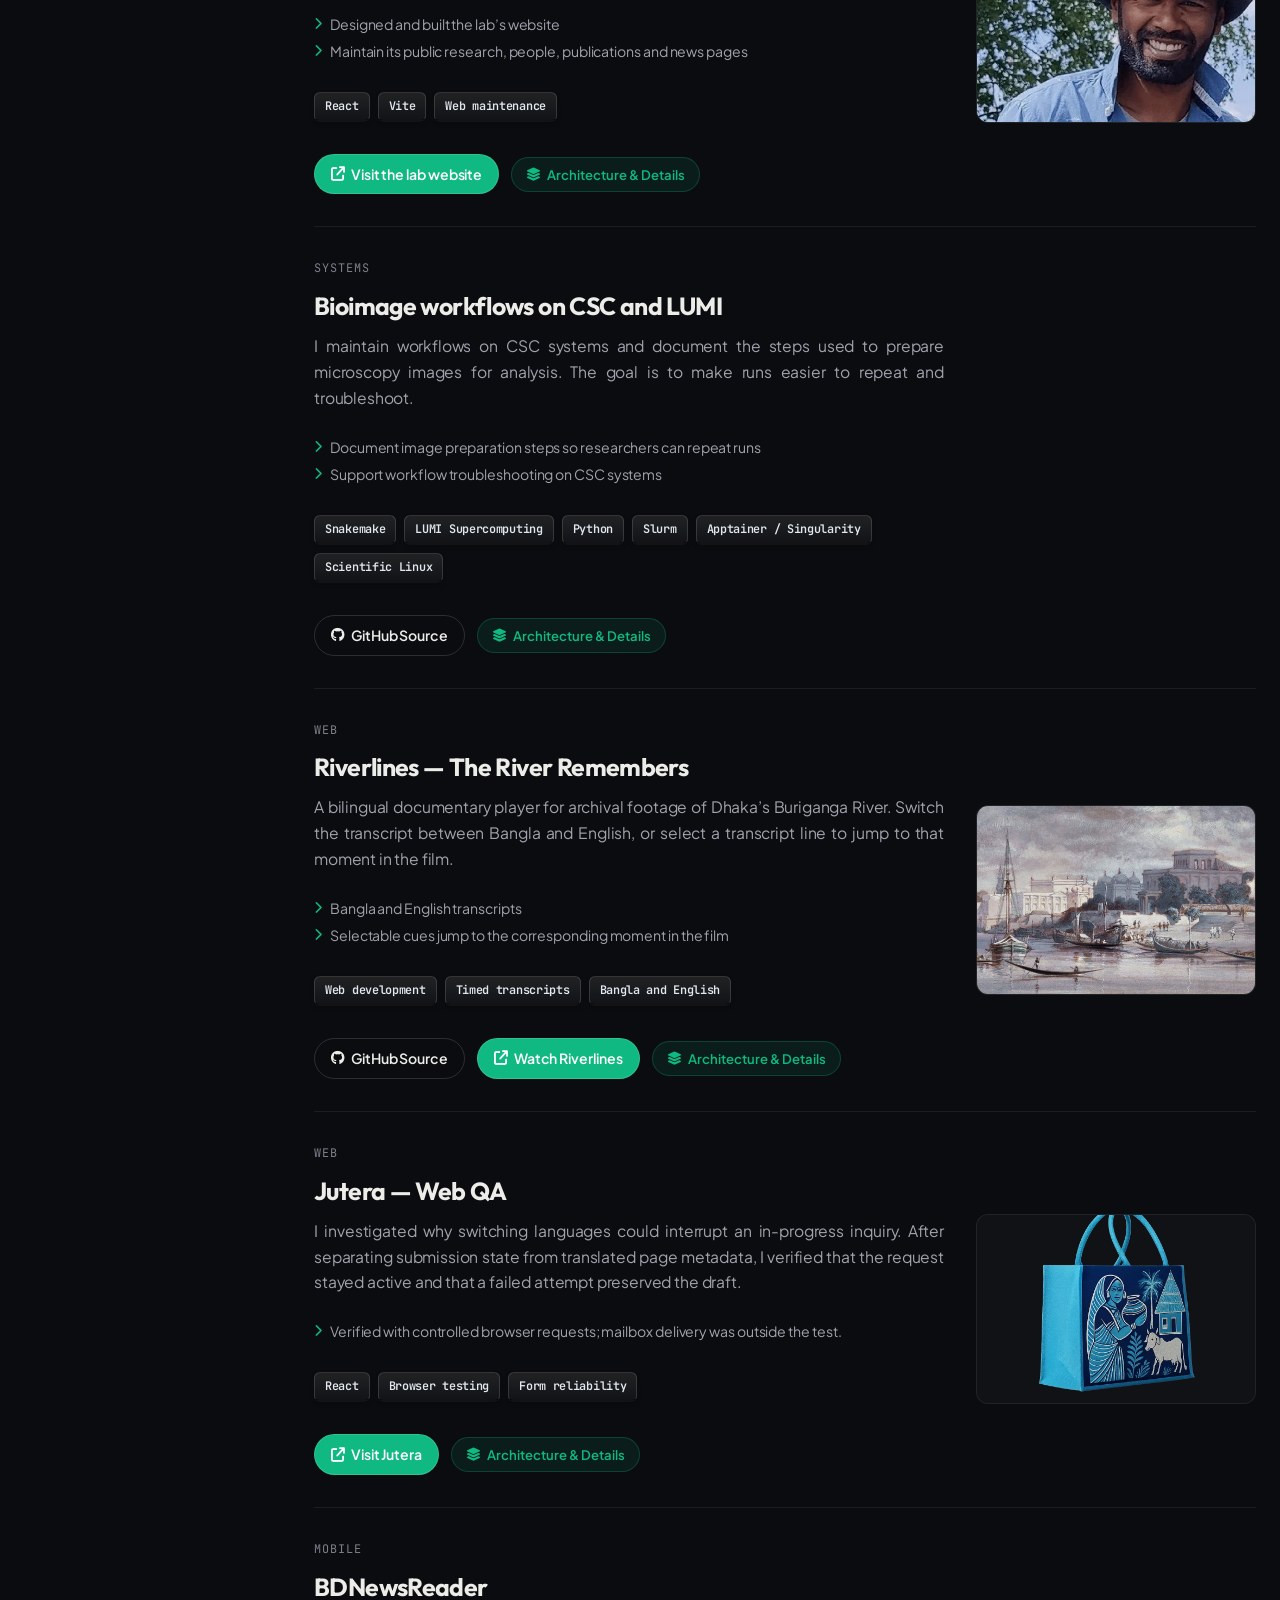
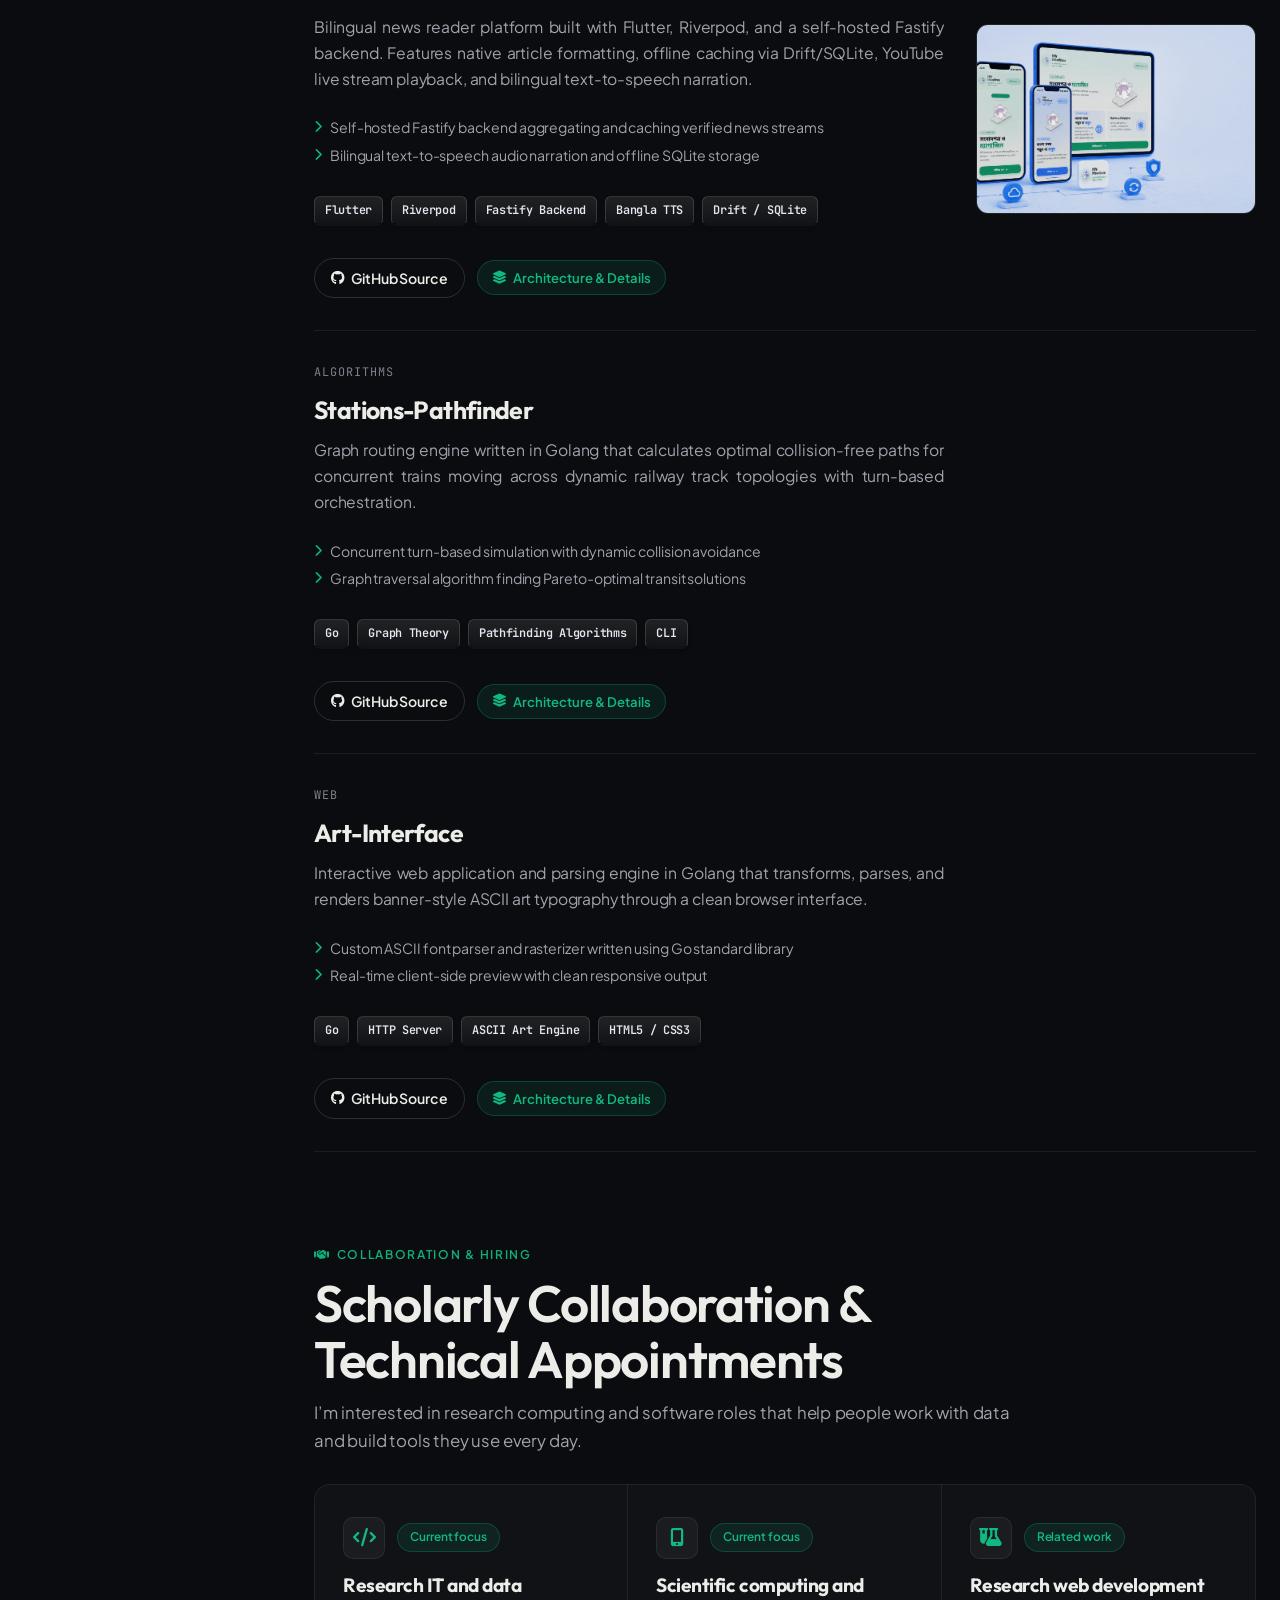
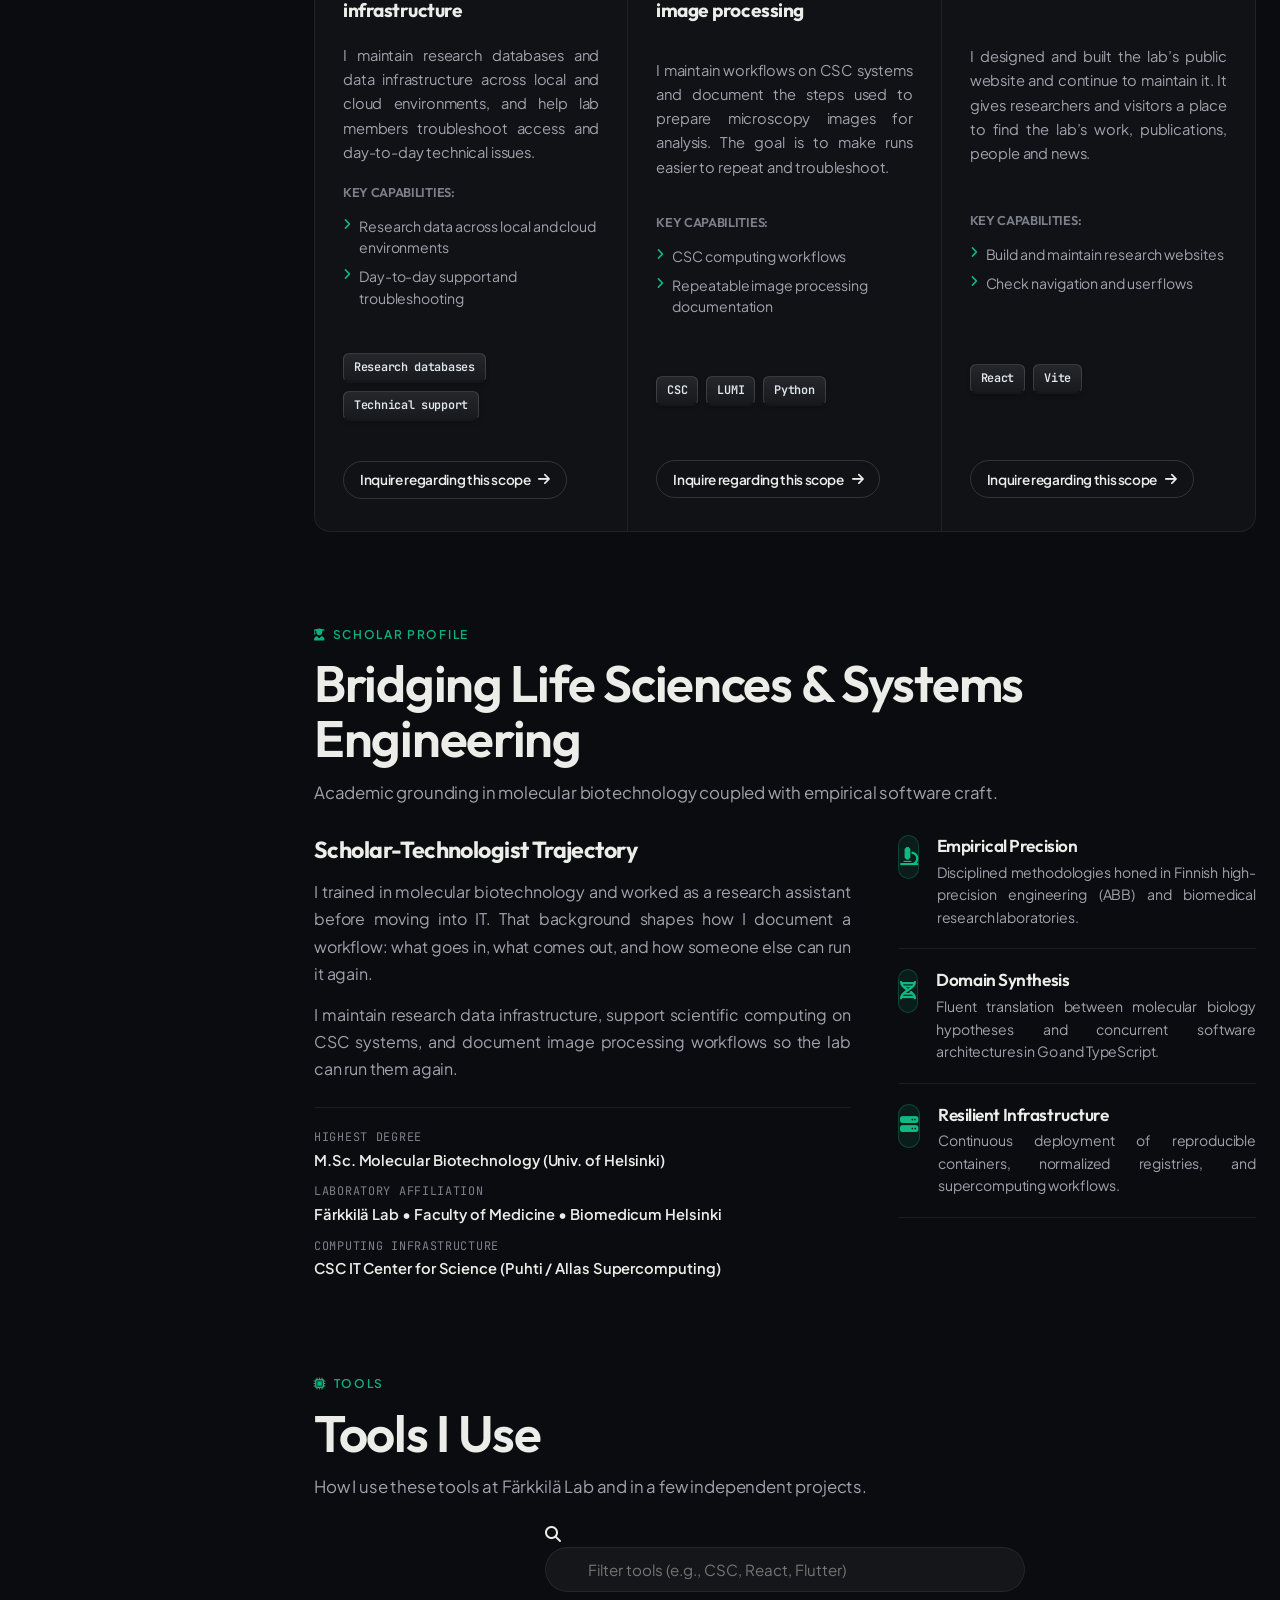
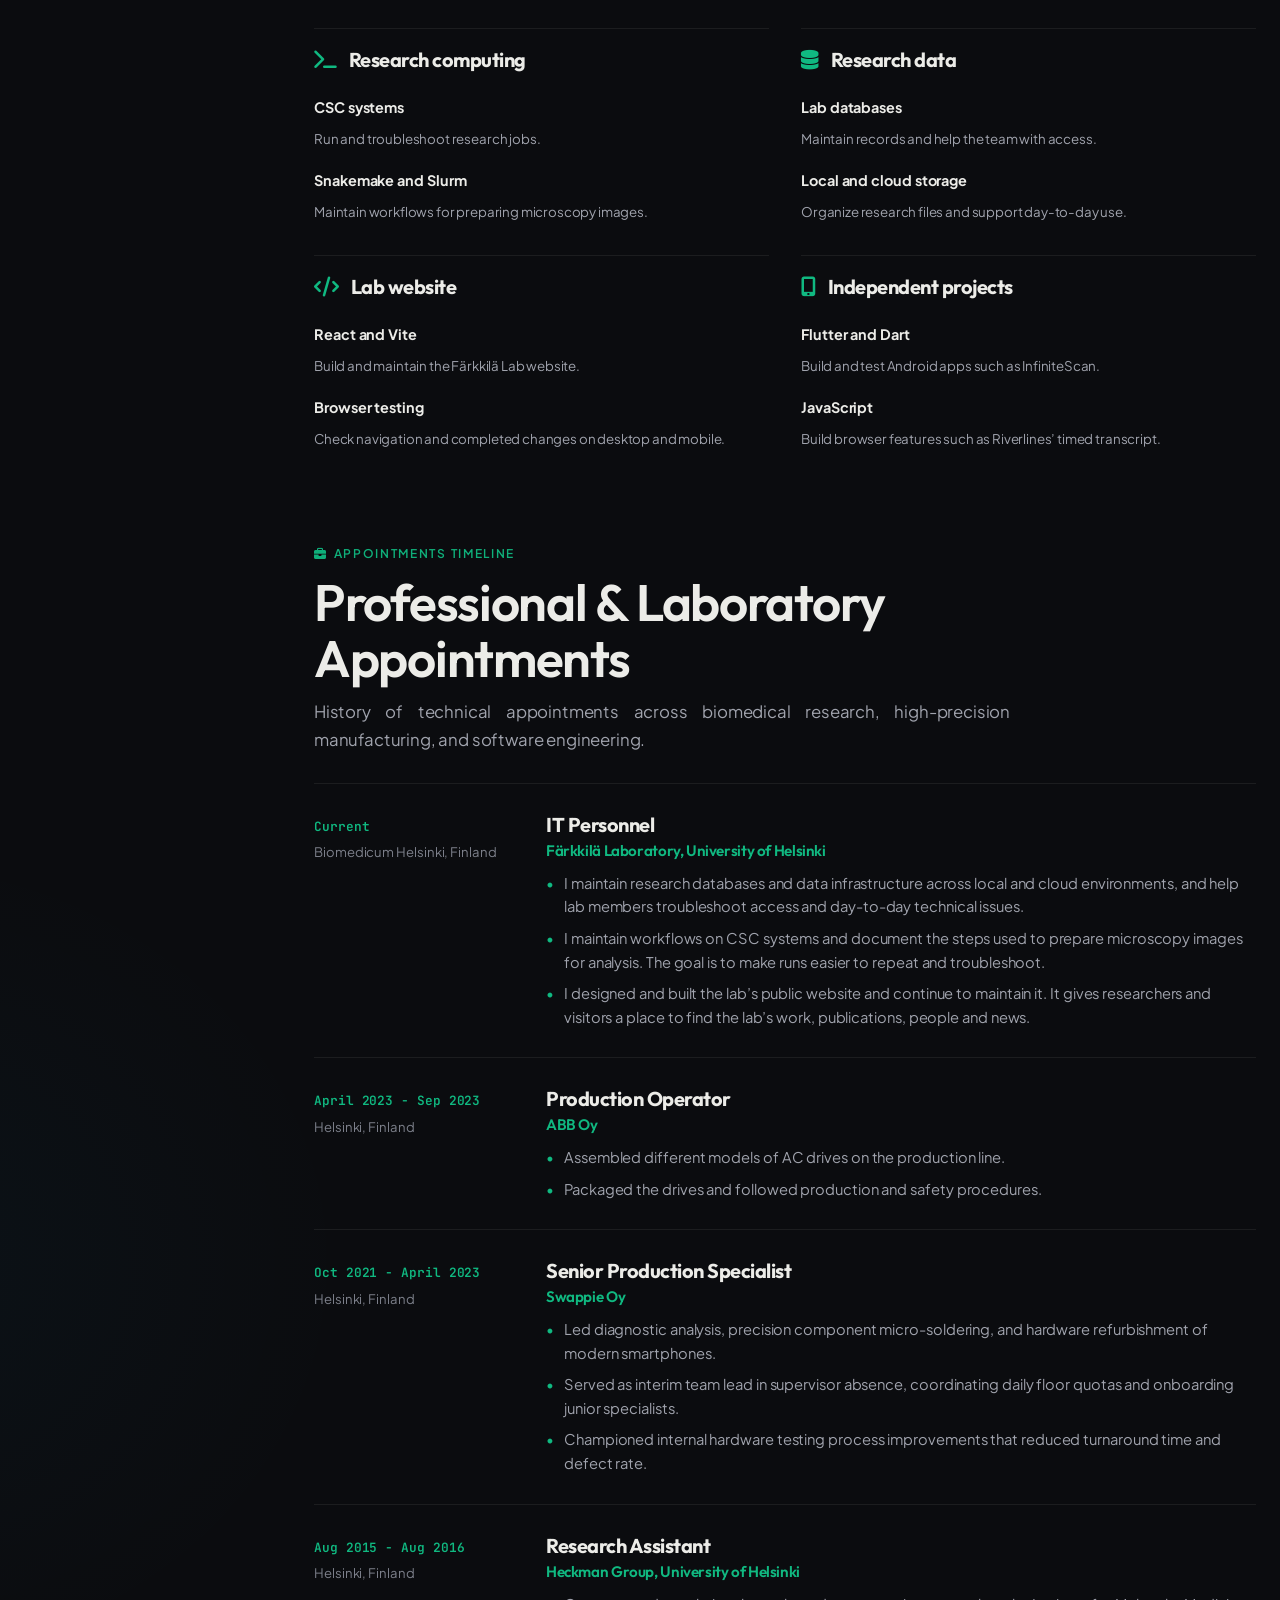
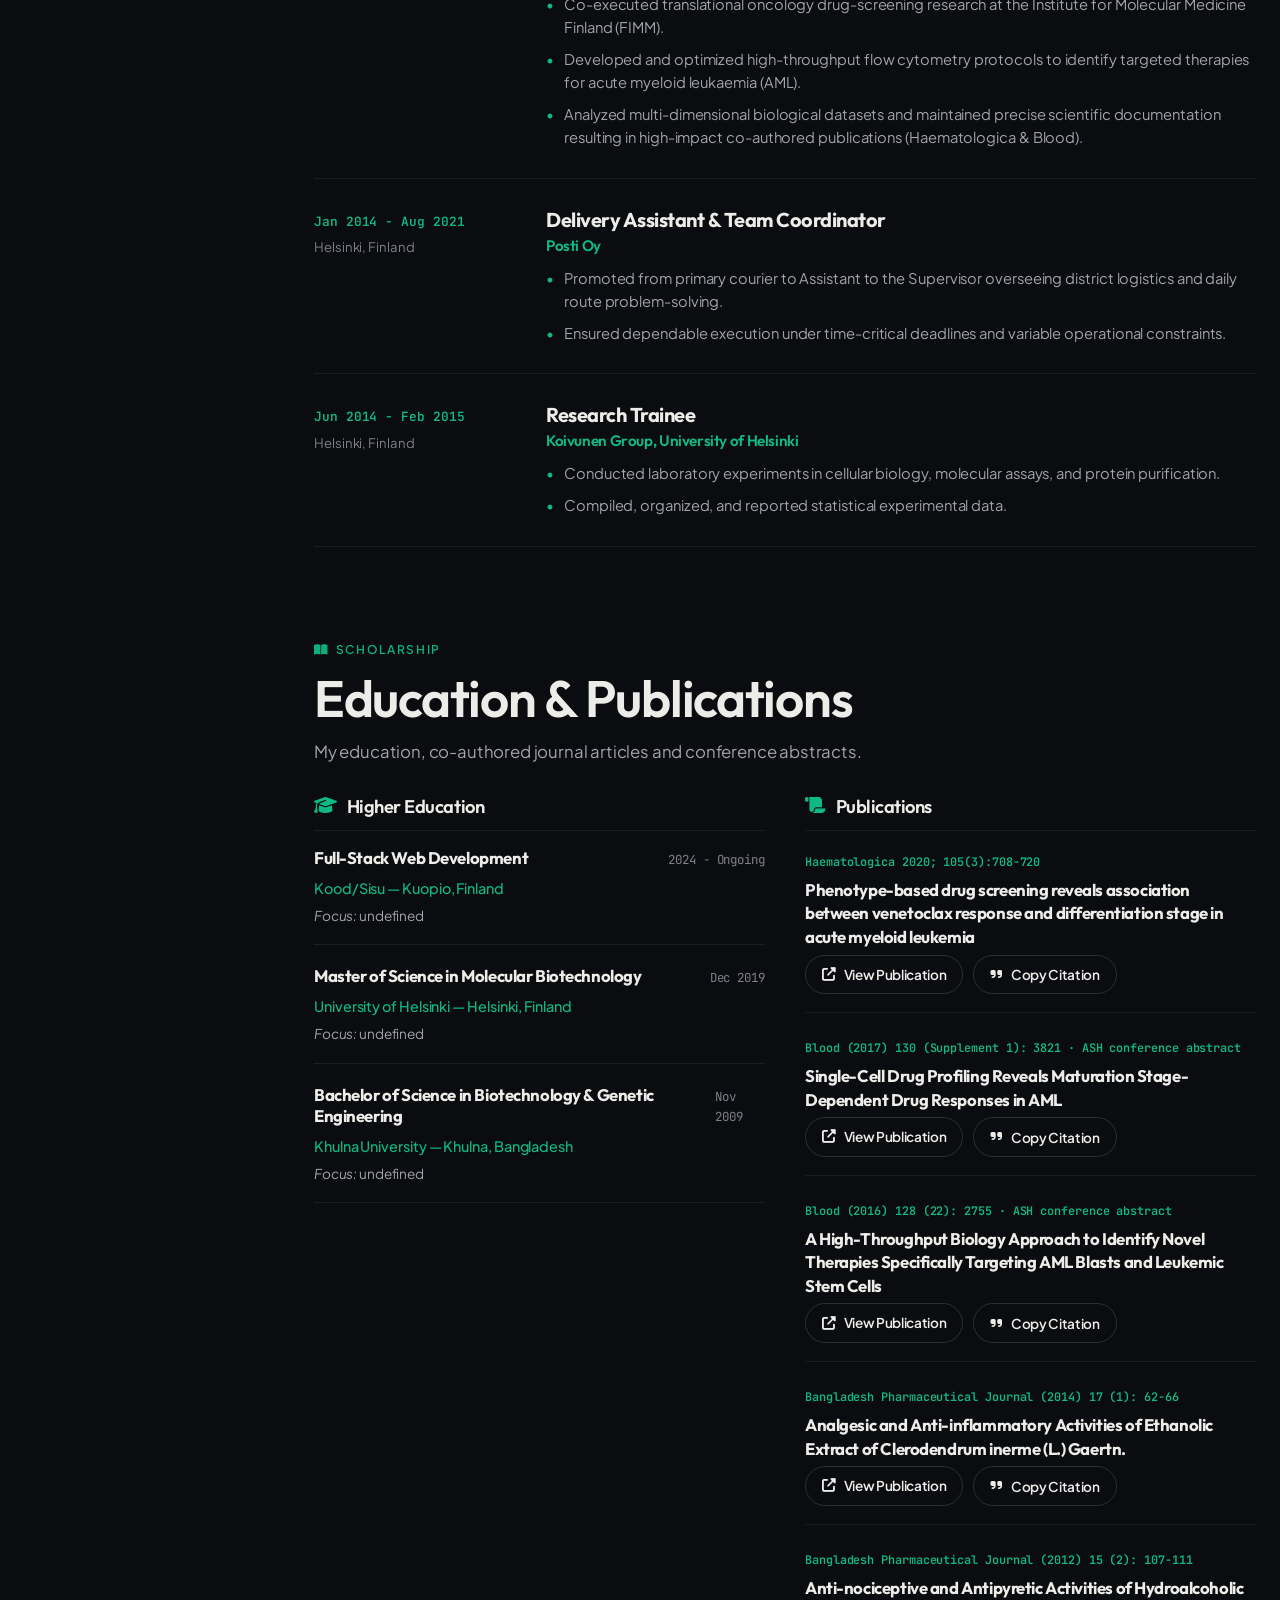
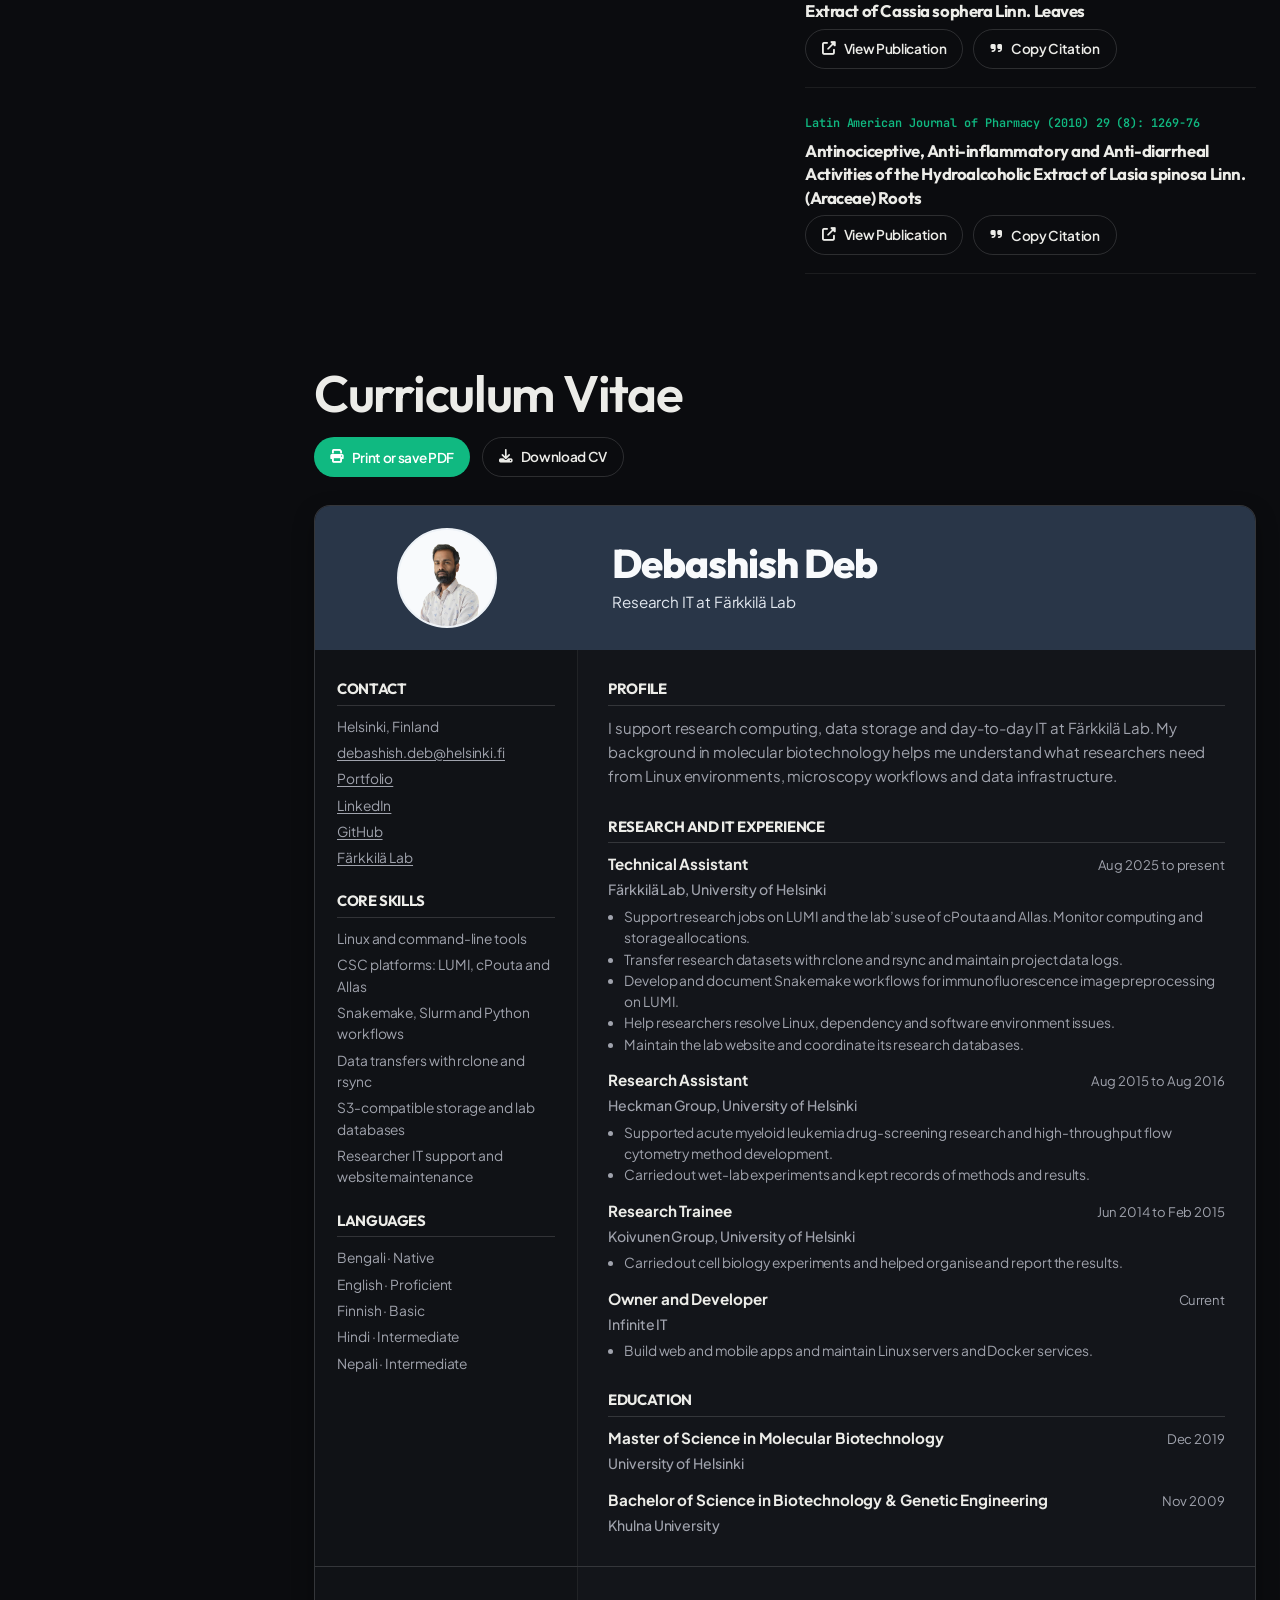
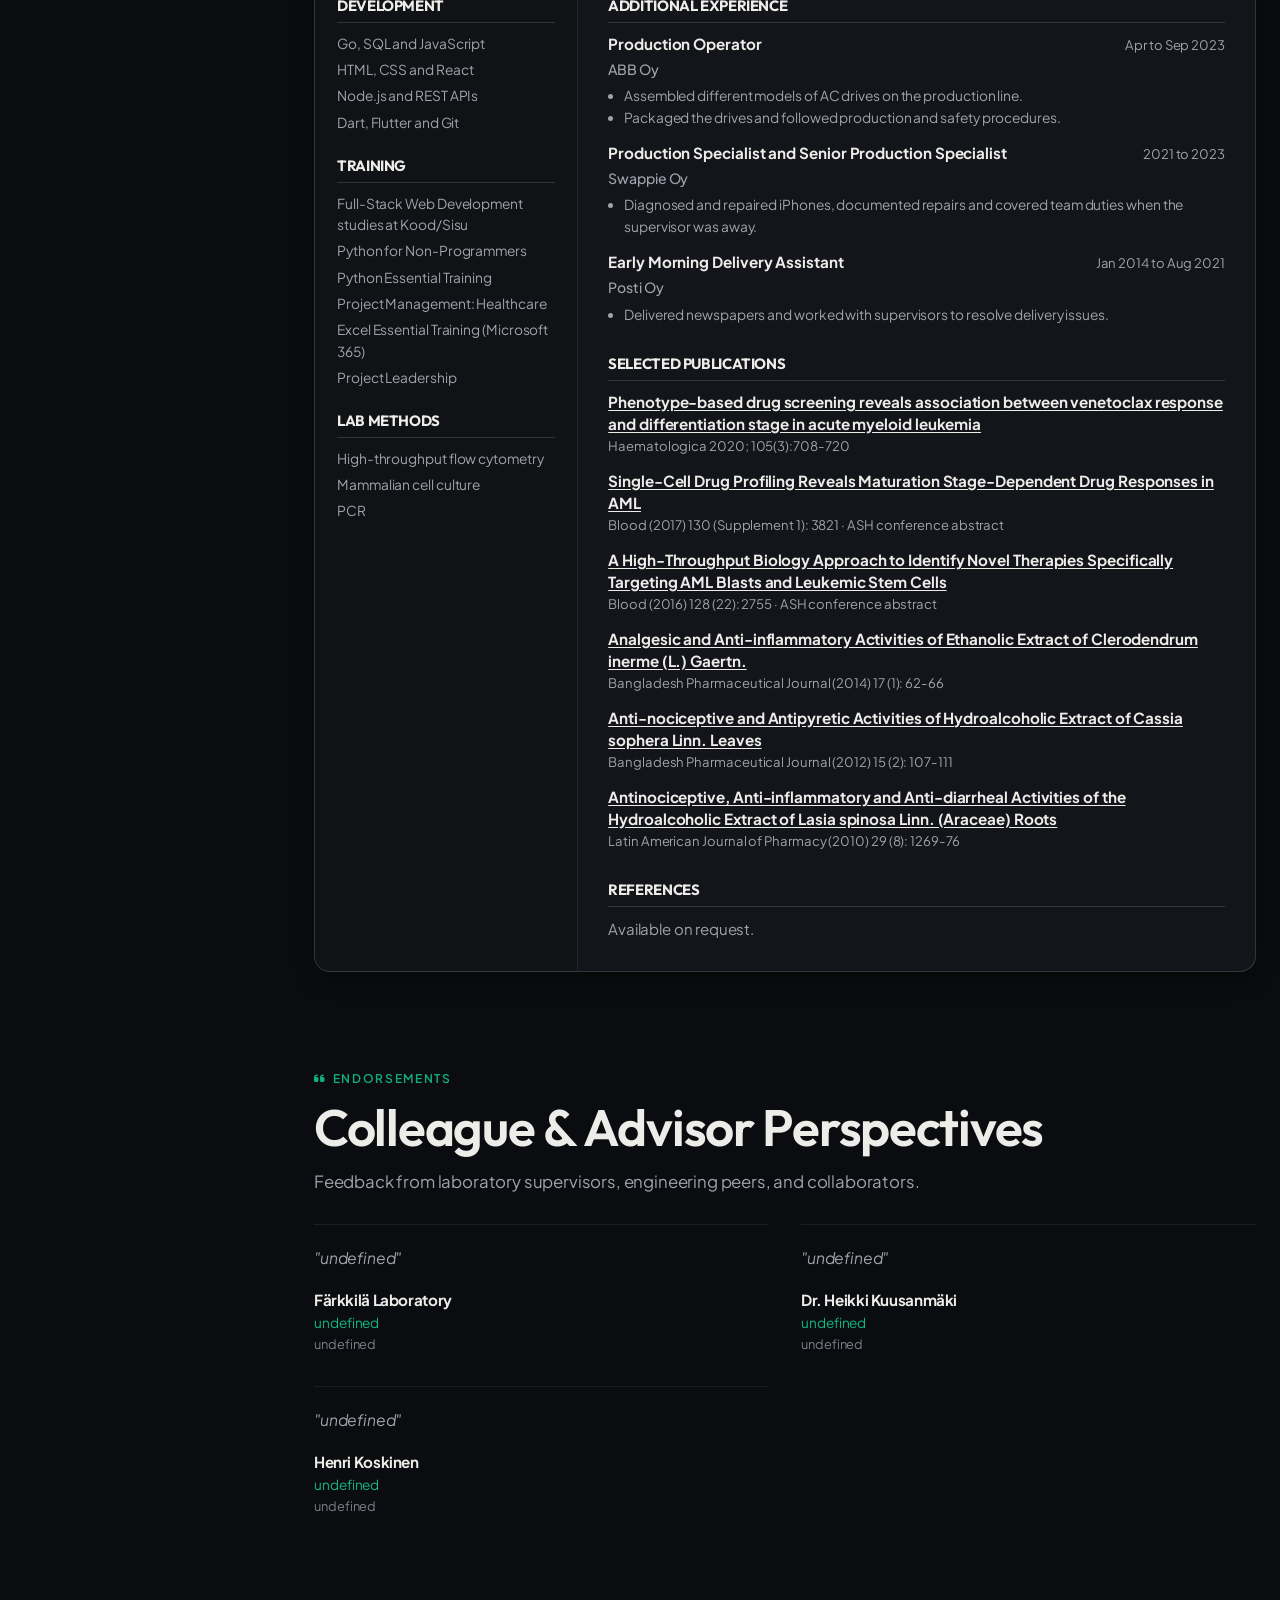
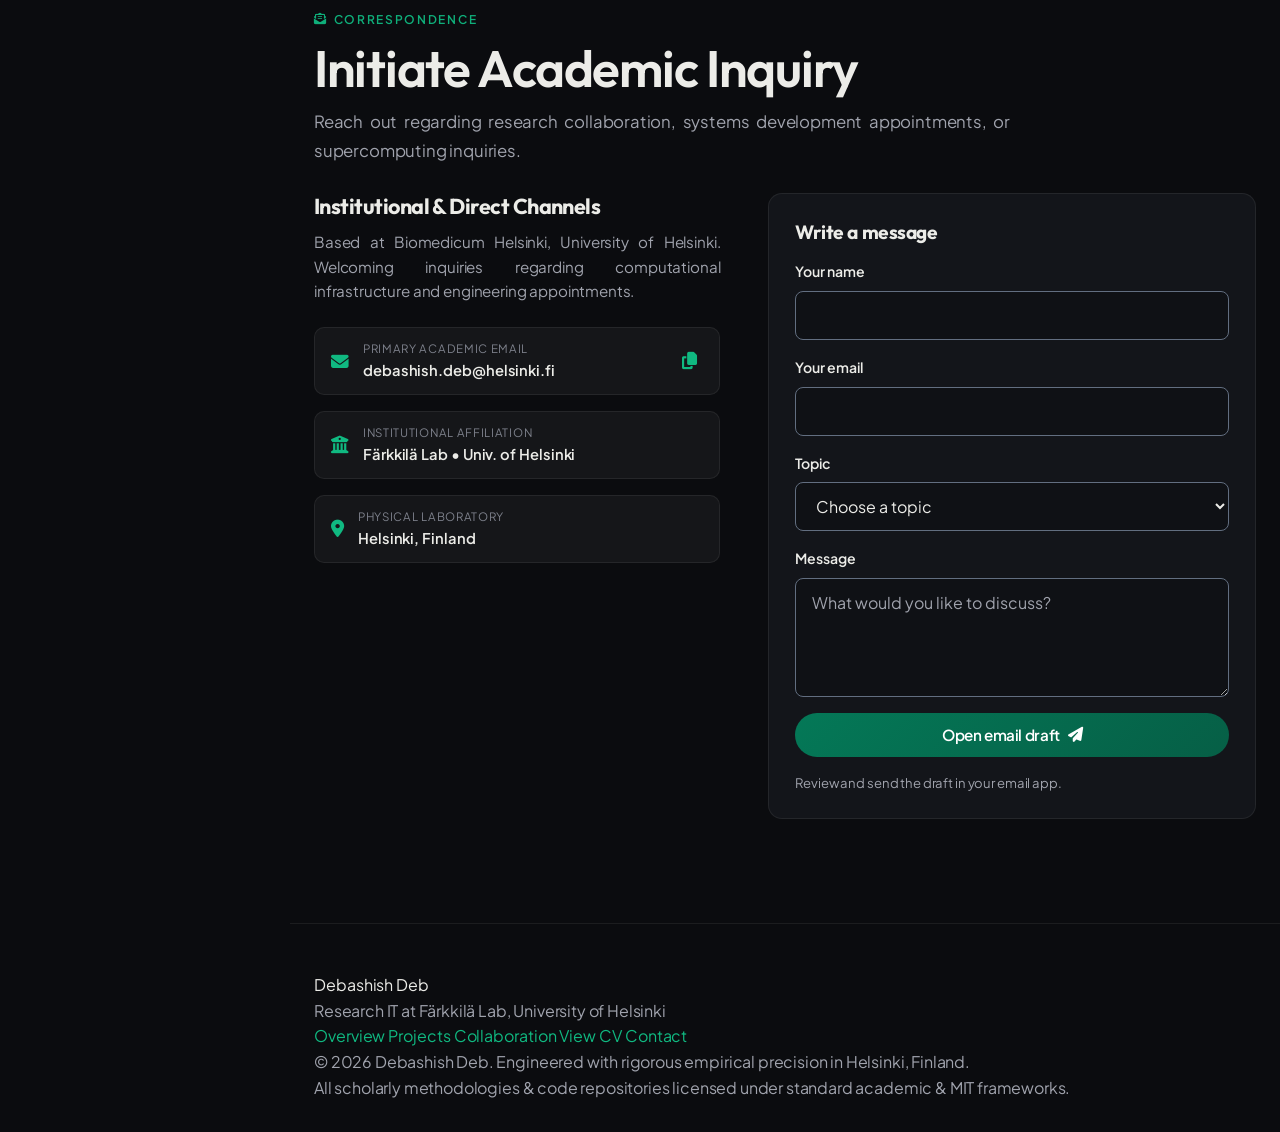
==== commit f0e361b2: "Fix spacing on wide screens" ====
--- a/index.html
+++ b/index.html
@@ -36,7 +36,7 @@
   <link rel="stylesheet" href="https://cdnjs.cloudflare.com/ajax/libs/font-awesome/6.5.1/css/all.min.css" integrity="sha512-DTOQO9RWCH3ppGqcWaEA1BIZOC6xxalwEsw9c2QQeAIftl+Vegovlnee1c9QX4TctnWMn13TZye+giMm8e2LwA==" crossorigin="anonymous" referrerpolicy="no-referrer" />
 
   <!-- Core Stylesheet -->
-  <link rel="stylesheet" href="styles.css?v=25">
+  <link rel="stylesheet" href="styles.css?v=26">
 </head>
 <body class="dark-theme">
   <!-- Top Scroll Progress Bar -->
@@ -70,6 +70,6 @@
   <div id="cmd-palette" class="modal-overlay cmd-palette-modal" role="dialog" aria-modal="true" aria-label="Quick Command Palette"></div>
 
   <!-- Main Application Script -->
-  <script src="script.js?v=27"></script>
+  <script src="script.js?v=28"></script>
 </body>
 </html>
--- a/styles.css
+++ b/styles.css
@@ -463,6 +463,7 @@
   font-size: 2.25rem;
   margin-bottom: 12px;
   letter-spacing: -0.025em;
+  overflow-wrap: anywhere;
 }
 
 .section-subtitle {
@@ -554,11 +555,13 @@
 
 .hero-socials {
   display: flex;
+  flex-wrap: wrap;
   align-items: center;
   gap: 16px;
 }
 
 .hero-social-link {
+  flex: 0 0 auto;
   width: 44px;
   height: 44px;
   border-radius: 50%;
@@ -3279,9 +3282,15 @@
 .sidebar-link i {
   font-size: 0.95rem;
   width: 18px;
+  flex-shrink: 0;
   text-align: center;
   color: var(--text-muted);
   transition: color var(--transition-fast);
+}
+
+.sidebar-link span {
+  min-width: 0;
+  overflow-wrap: anywhere;
 }
 
 .sidebar-link:hover {
@@ -3526,6 +3535,7 @@
    -------------------------------------------------------------------------- */
 .main-content-wrapper {
   width: 100%;
+  min-width: 0;
   min-height: 100vh;
   position: relative;
   box-sizing: border-box;
@@ -3538,9 +3548,15 @@
   }
 }
 
-@media (min-width: 1600px) {
+@media screen and (min-width: 1600px) {
   .main-content-wrapper {
-    --max-width: clamp(1200px, 76vw, 1480px);
+    --max-width: 1680px;
+    --page-gutter: clamp(24px, 1.7vw, 44px);
+  }
+
+  #main-content > .section > .container,
+  .main-content-wrapper .footer-container {
+    margin-inline: 0 auto;
   }
 }
 
@@ -5190,6 +5206,7 @@
   color: #ffffff !important;
   margin-bottom: 6px !important;
   line-height: 1.1 !important;
+  overflow-wrap: anywhere;
   text-shadow: 0 2px 6px rgba(0, 0, 0, 0.7) !important;
 }
 
@@ -5202,36 +5219,25 @@
   text-shadow: none !important;
 }
 
-/* 4. "Focusing on" Clean Horizontal Spacing & Exact Vertical Level */
+/* Cover focus line */
 body.light-theme .hero-cover-card .hero-focus-line,
 body.dark-theme .hero-cover-card .hero-focus-line,
 .hero-cover-card .hero-focus-line {
   display: flex !important;
-  align-items: center !important;
-  flex-wrap: nowrap !important;
-  white-space: nowrap !important;
-  gap: 8px !important;
+  align-items: baseline !important;
+  flex-wrap: wrap;
+  column-gap: 8px;
+  row-gap: 2px;
   margin-bottom: 12px !important;
   line-height: 1.3 !important;
-  height: 34px !important;
-  min-height: 34px !important;
-  max-height: 34px !important;
-  overflow: hidden !important;
+  min-height: 34px;
 }
 
 @media (max-width: 360px) {
-  #hero .hero-focus-line {
+  .hero-cover-card .hero-focus-line {
     flex-direction: column;
-    align-items: flex-start !important;
     justify-content: center;
-    gap: 2px !important;
-    height: 46px !important;
-    min-height: 46px !important;
-    max-height: 46px !important;
-  }
-
-  #hero .hero-cycle-wrapper {
-    height: auto !important;
+    min-height: 46px;
   }
 }
 
@@ -5254,13 +5260,13 @@
 body.dark-theme .hero-cover-card .hero-cycle-wrapper,
 .hero-cover-card .hero-cycle-wrapper {
   display: inline-flex !important;
-  align-items: center !important;
-  white-space: nowrap !important;
+  align-items: baseline !important;
+  min-width: 0;
+  max-width: 100%;
   gap: 3px !important;
   margin: 0 !important;
   padding: 0 !important;
   line-height: inherit !important;
-  height: 100% !important;
 }
 
 body.light-theme .hero-cover-card .hero-cycle-text,
@@ -5269,7 +5275,7 @@
   font-size: clamp(0.95rem, 1.35vw, 1.15rem) !important;
   font-weight: 700 !important;
   color: #38bdf8 !important;
-  white-space: nowrap !important;
+  overflow-wrap: anywhere;
   text-shadow: 0 0 12px rgba(56, 189, 248, 0.5) !important;
   line-height: inherit !important;
   margin: 0 !important;
@@ -5282,6 +5288,7 @@
   color: #38bdf8 !important;
   line-height: inherit !important;
   margin-left: 2px !important;
+  flex-shrink: 0;
 }
 
 body.light-theme .hero-cover-card .hero-description,
@@ -5307,12 +5314,14 @@
   margin-bottom: 10px !important;
   padding: 4px 12px !important;
   font-size: 0.78rem !important;
+  max-width: 100%;
 }
 
 body.light-theme .hero-cover-card .hero-status-pill span,
 body.dark-theme .hero-cover-card .hero-status-pill span,
 .hero-cover-card .hero-status-pill span {
   color: #f8fafc !important;
+  overflow-wrap: anywhere;
 }
 
 body.light-theme .hero-cover-card .status-dot,
@@ -5320,6 +5329,23 @@
 .hero-cover-card .status-dot {
   background: #38bdf8 !important;
   box-shadow: 0 0 10px #38bdf8 !important;
+  flex-shrink: 0;
+}
+
+.hero-cover-card .hero-cta-group .btn {
+  max-width: 100%;
+  white-space: normal;
+  overflow-wrap: anywhere;
+  text-align: center !important;
+}
+
+.hero-cover-card .hero-cta-group .btn span,
+.portrait-badge {
+  min-width: 0;
+}
+
+.hero-cover-card .hero-cta-group .btn i {
+  flex-shrink: 0;
 }
 
 /* 5. Cover Card Buttons (Restored to Signature Emerald Green & Clean White) */
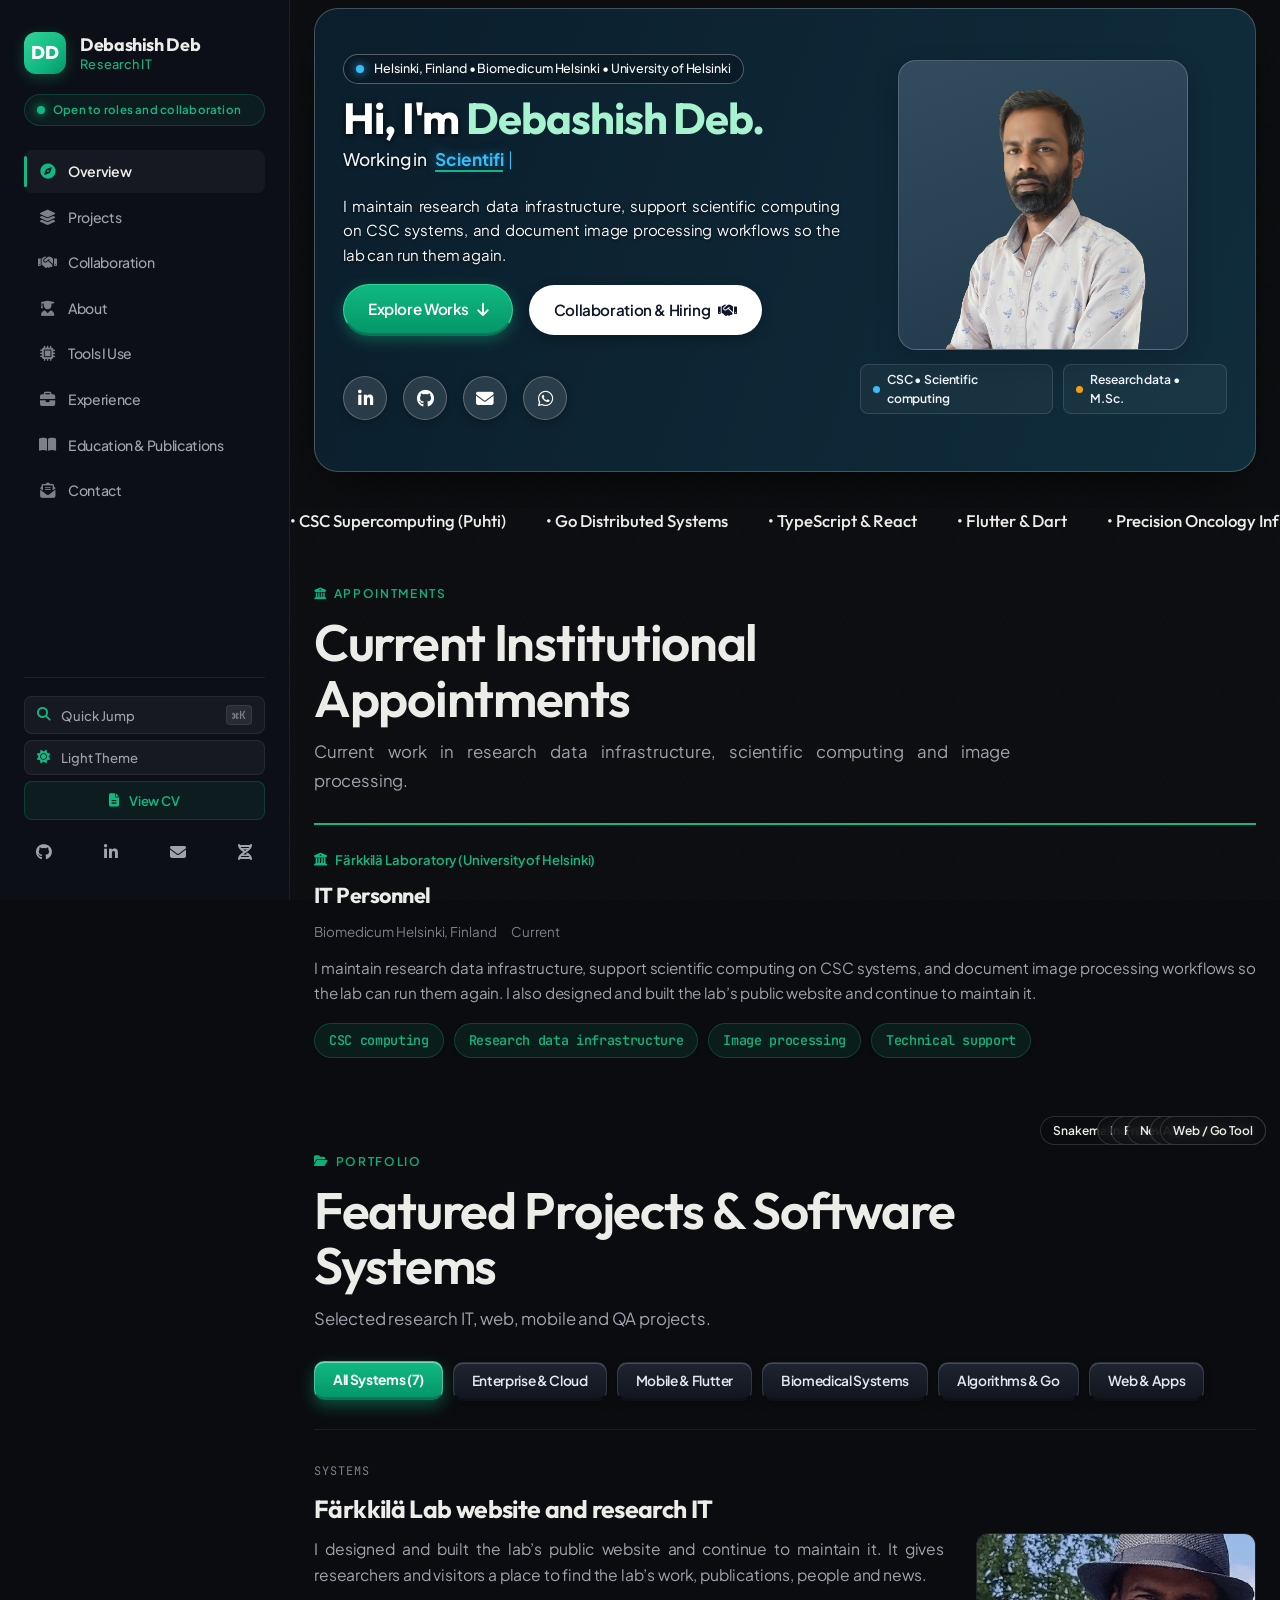
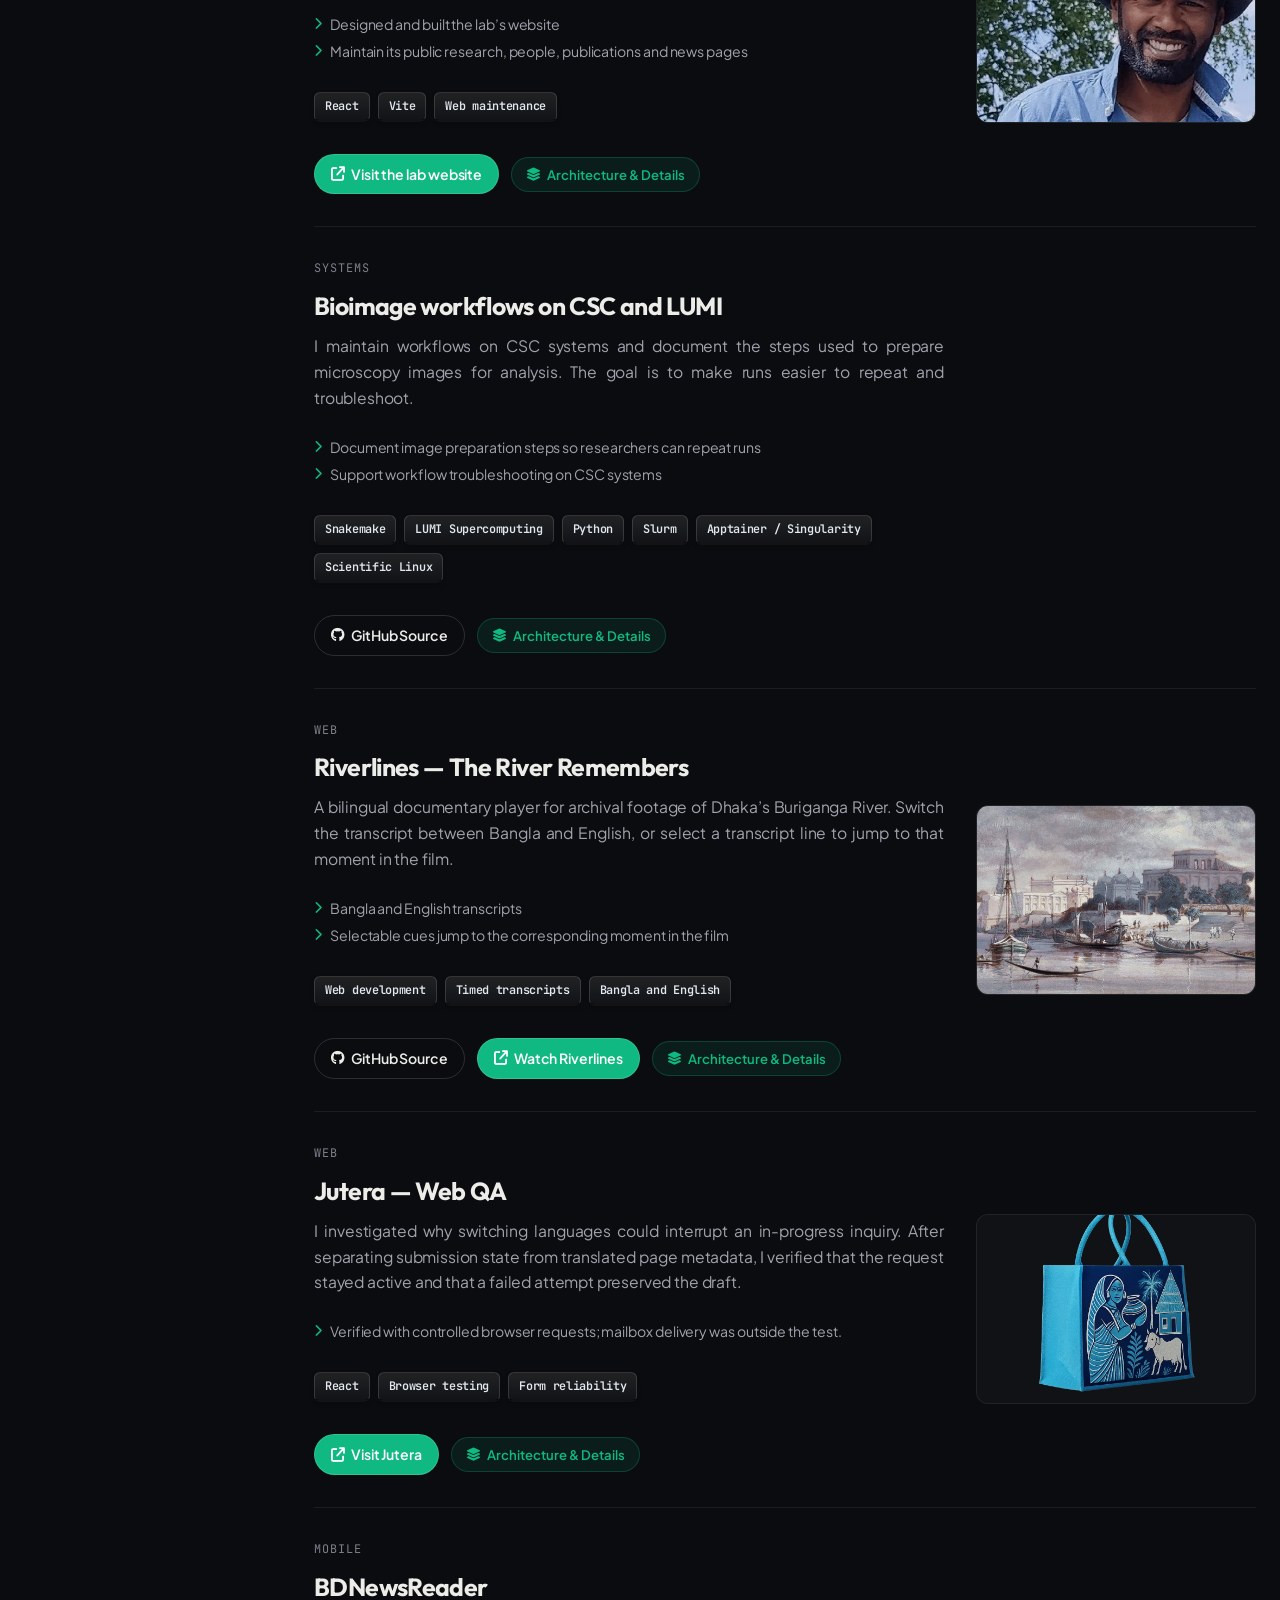
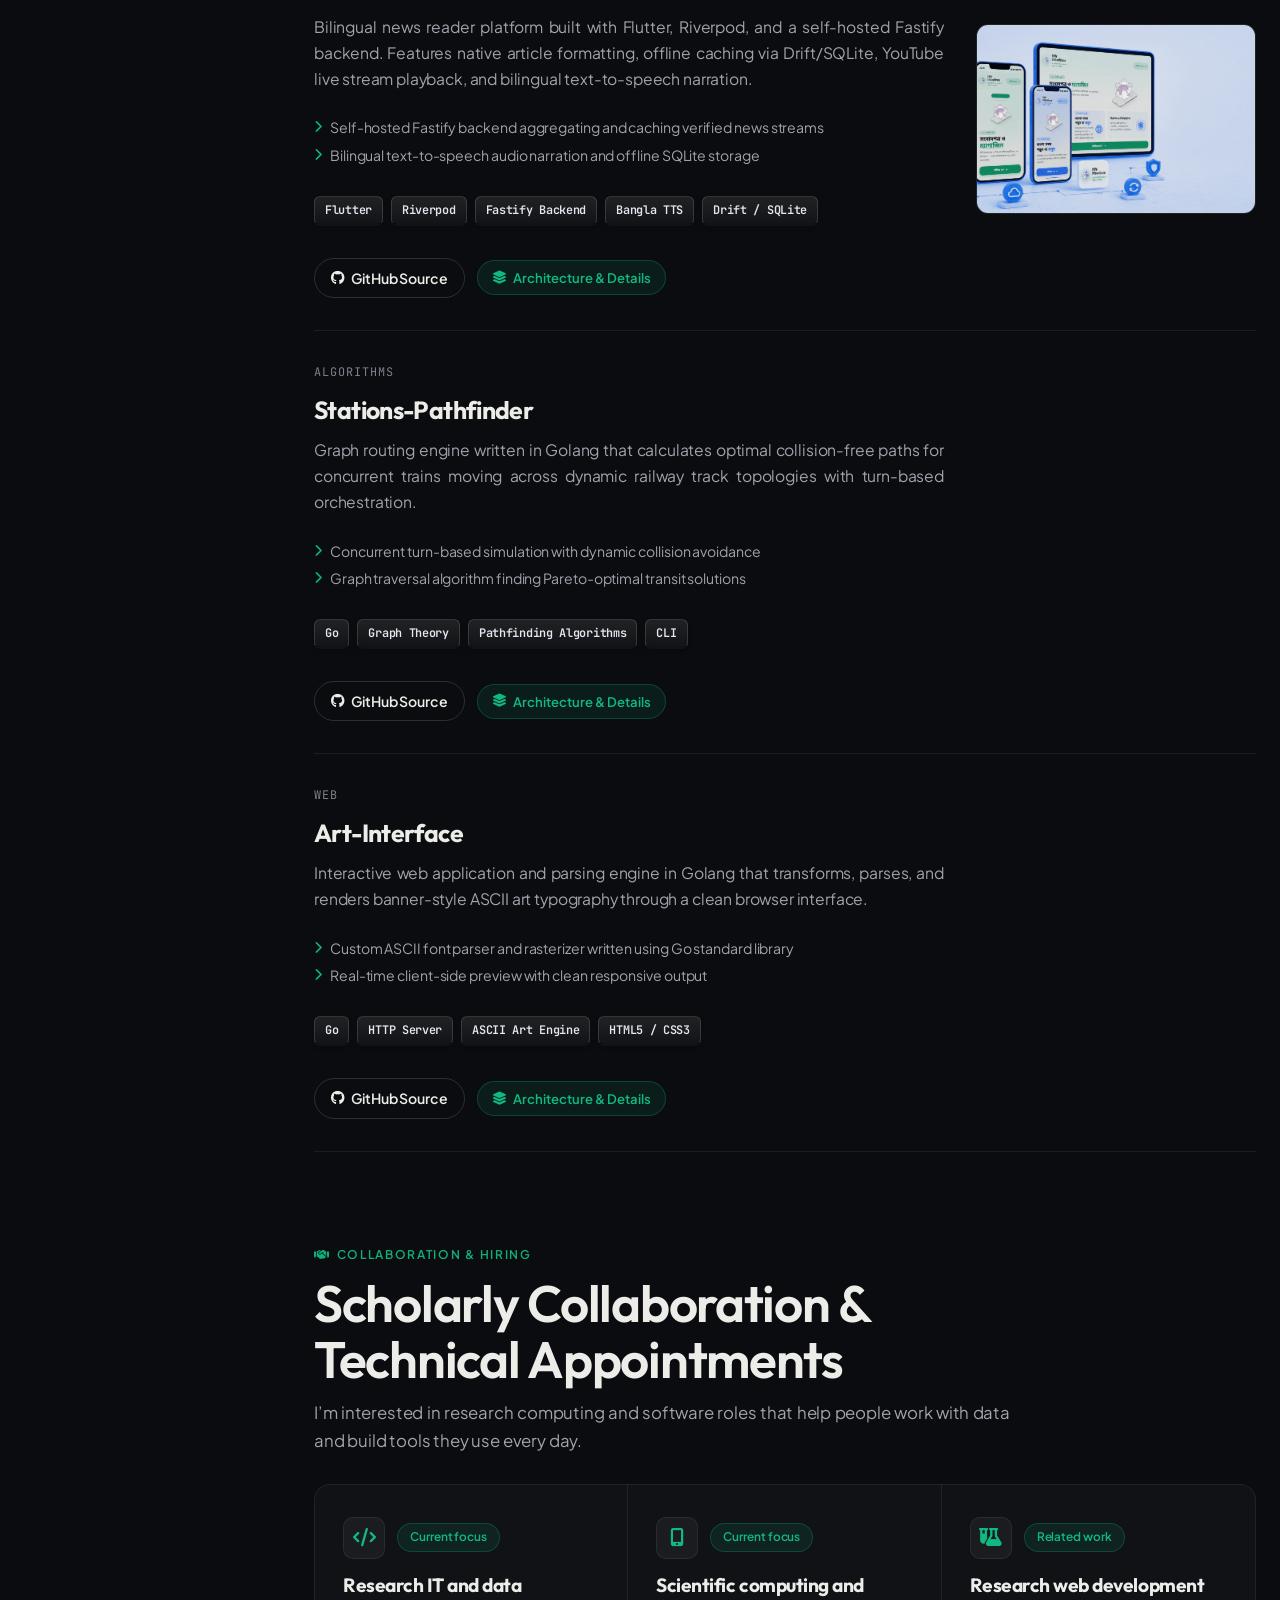
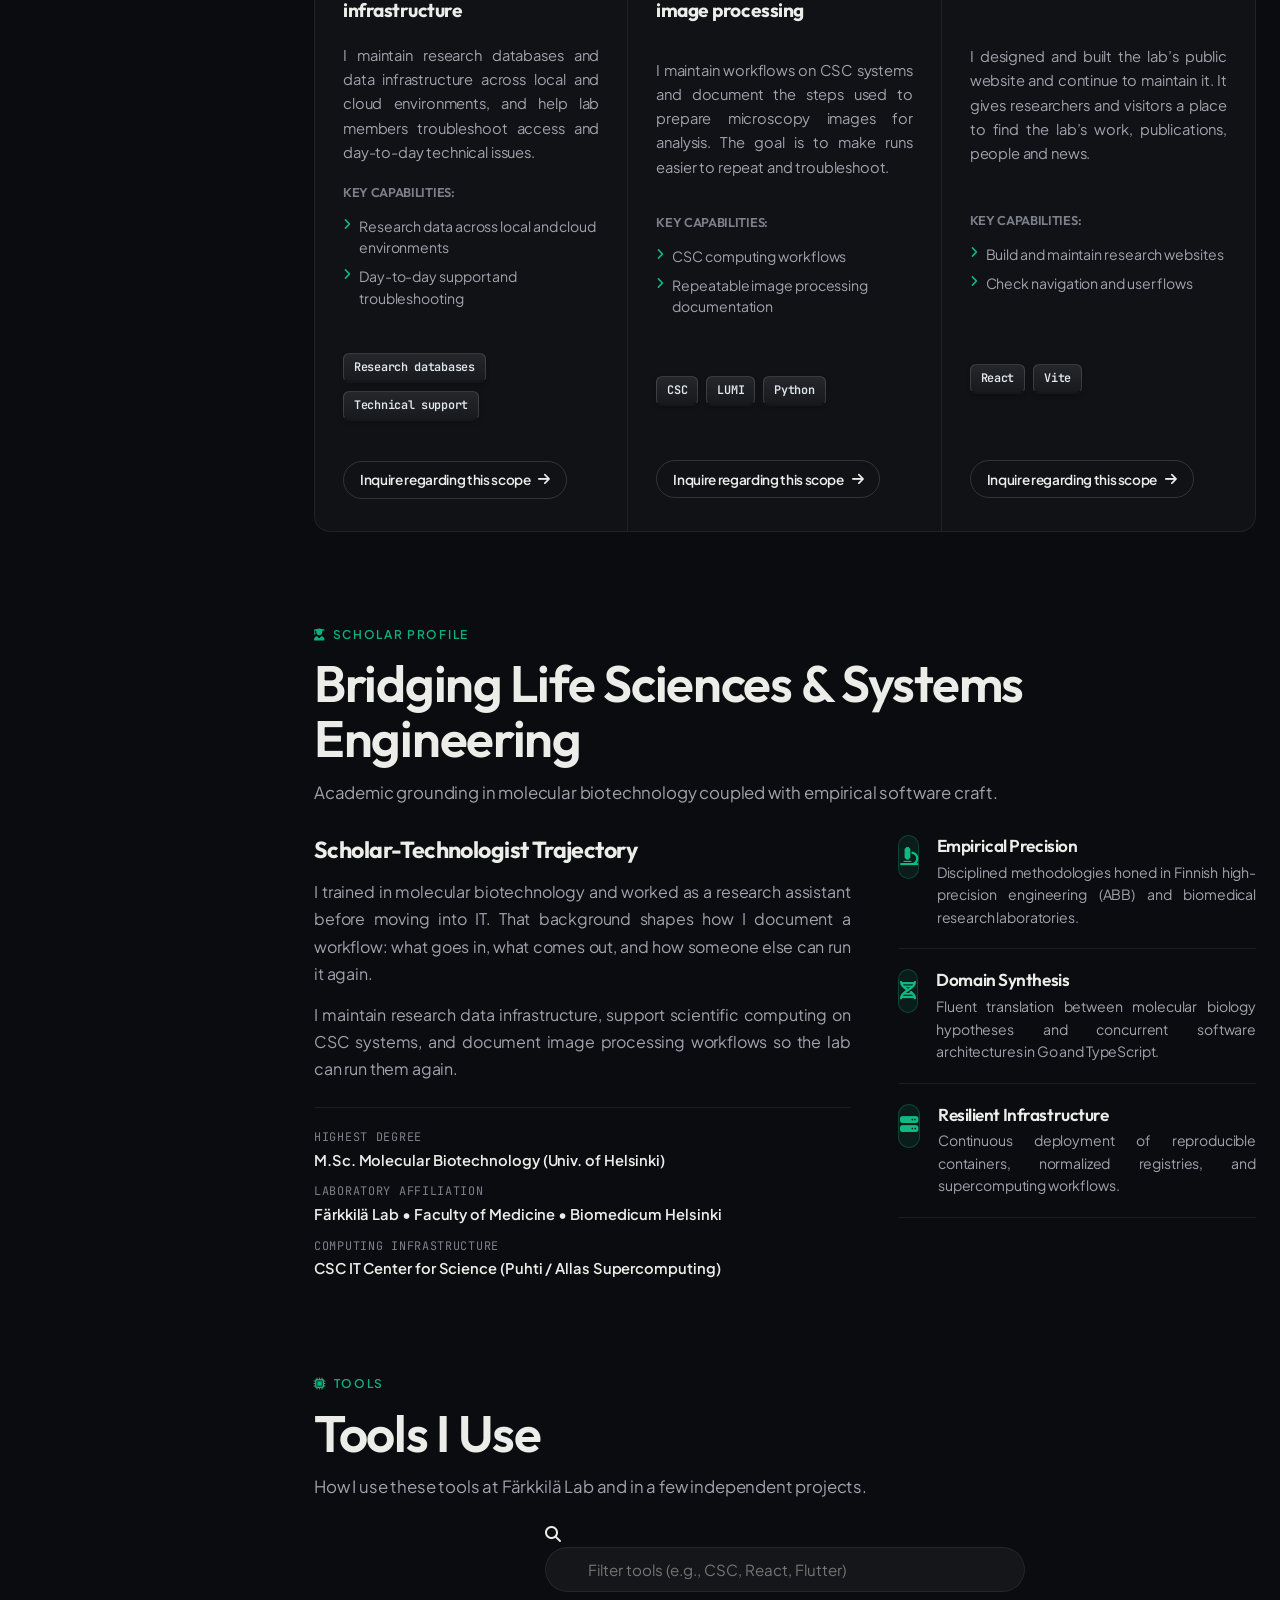
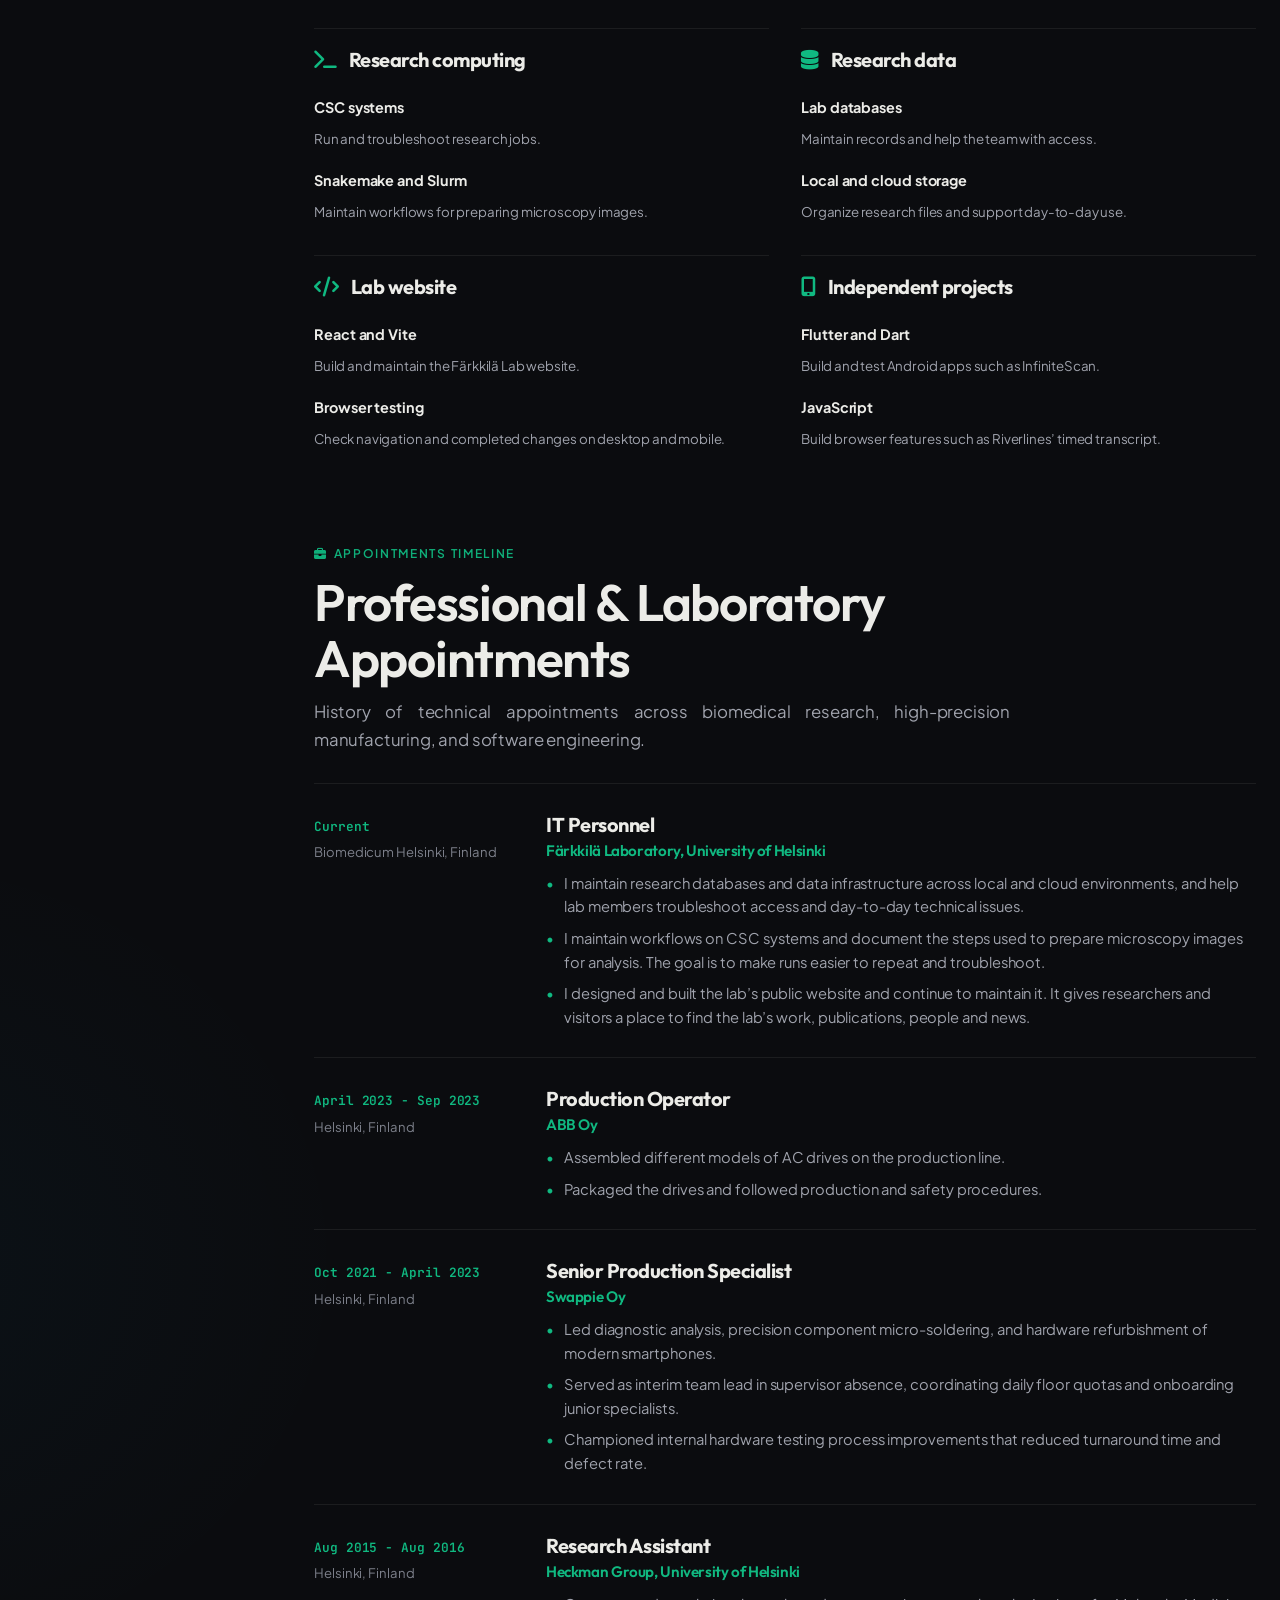
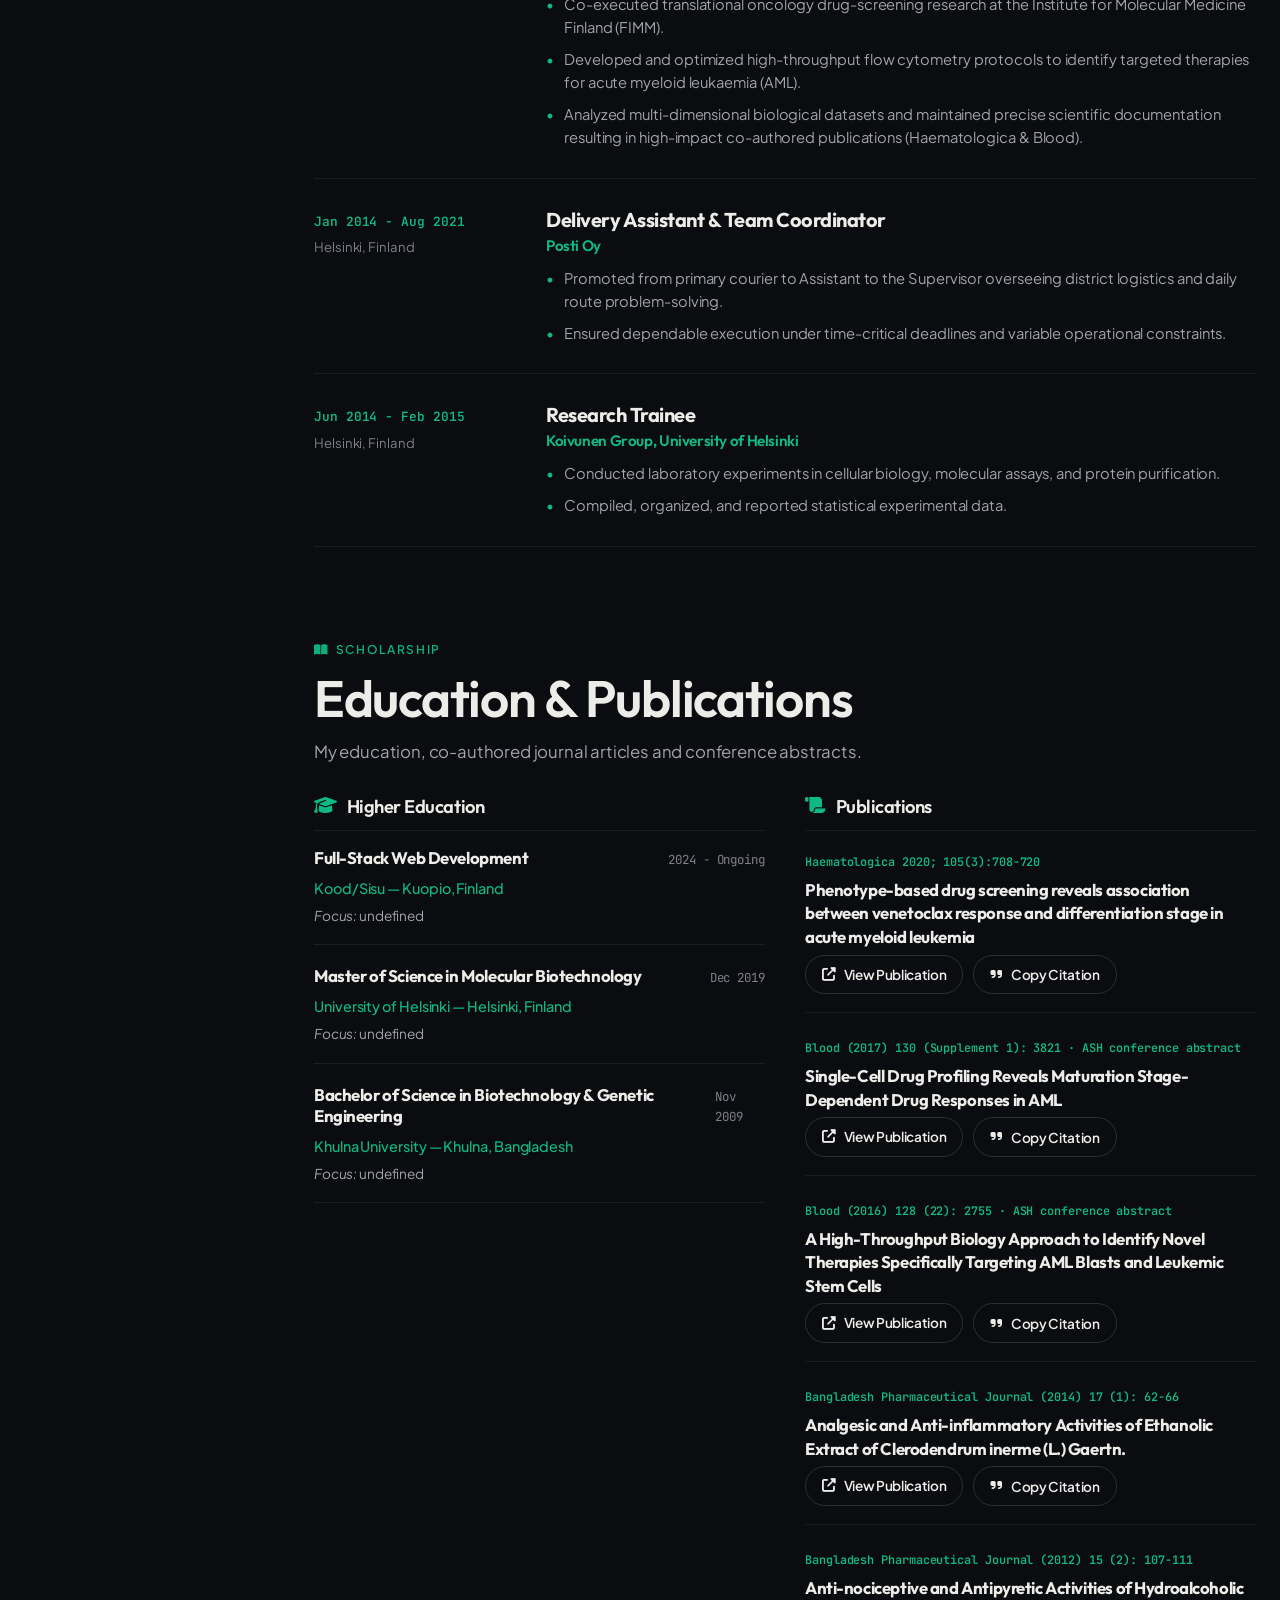
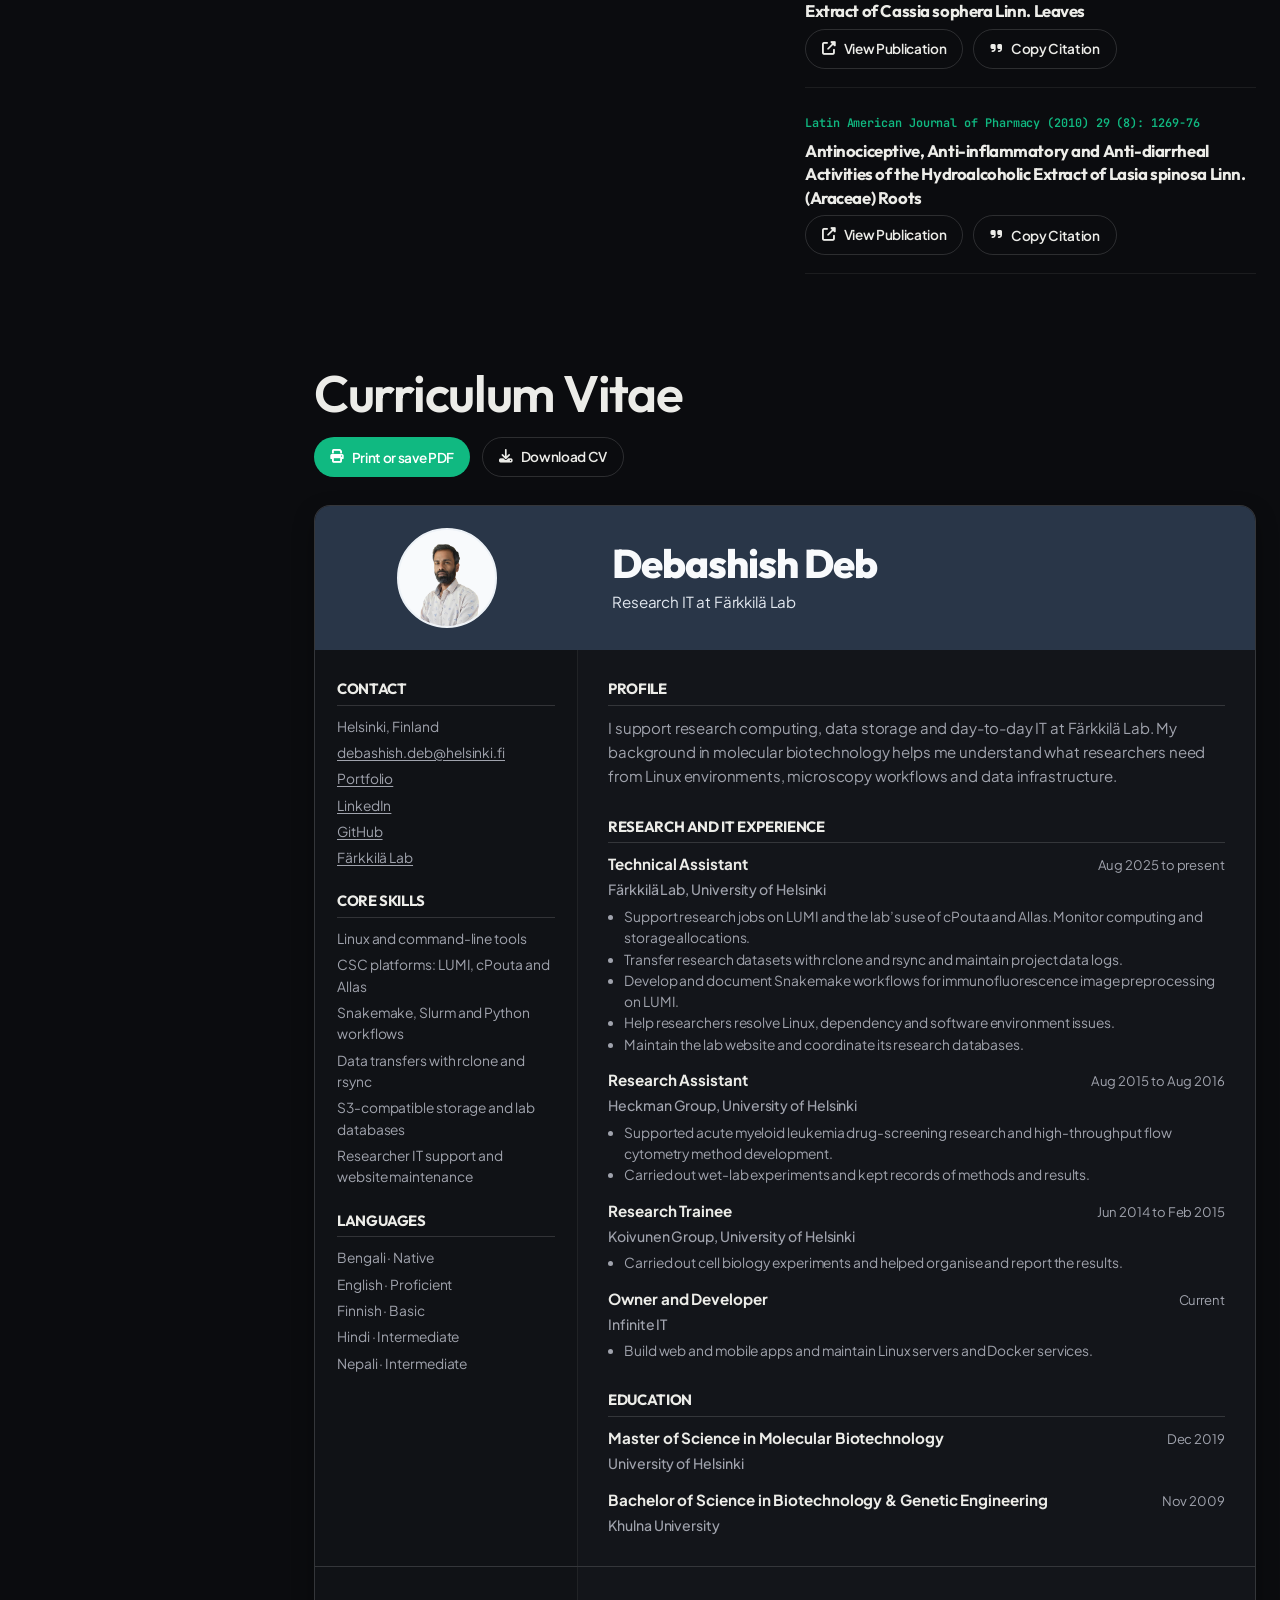
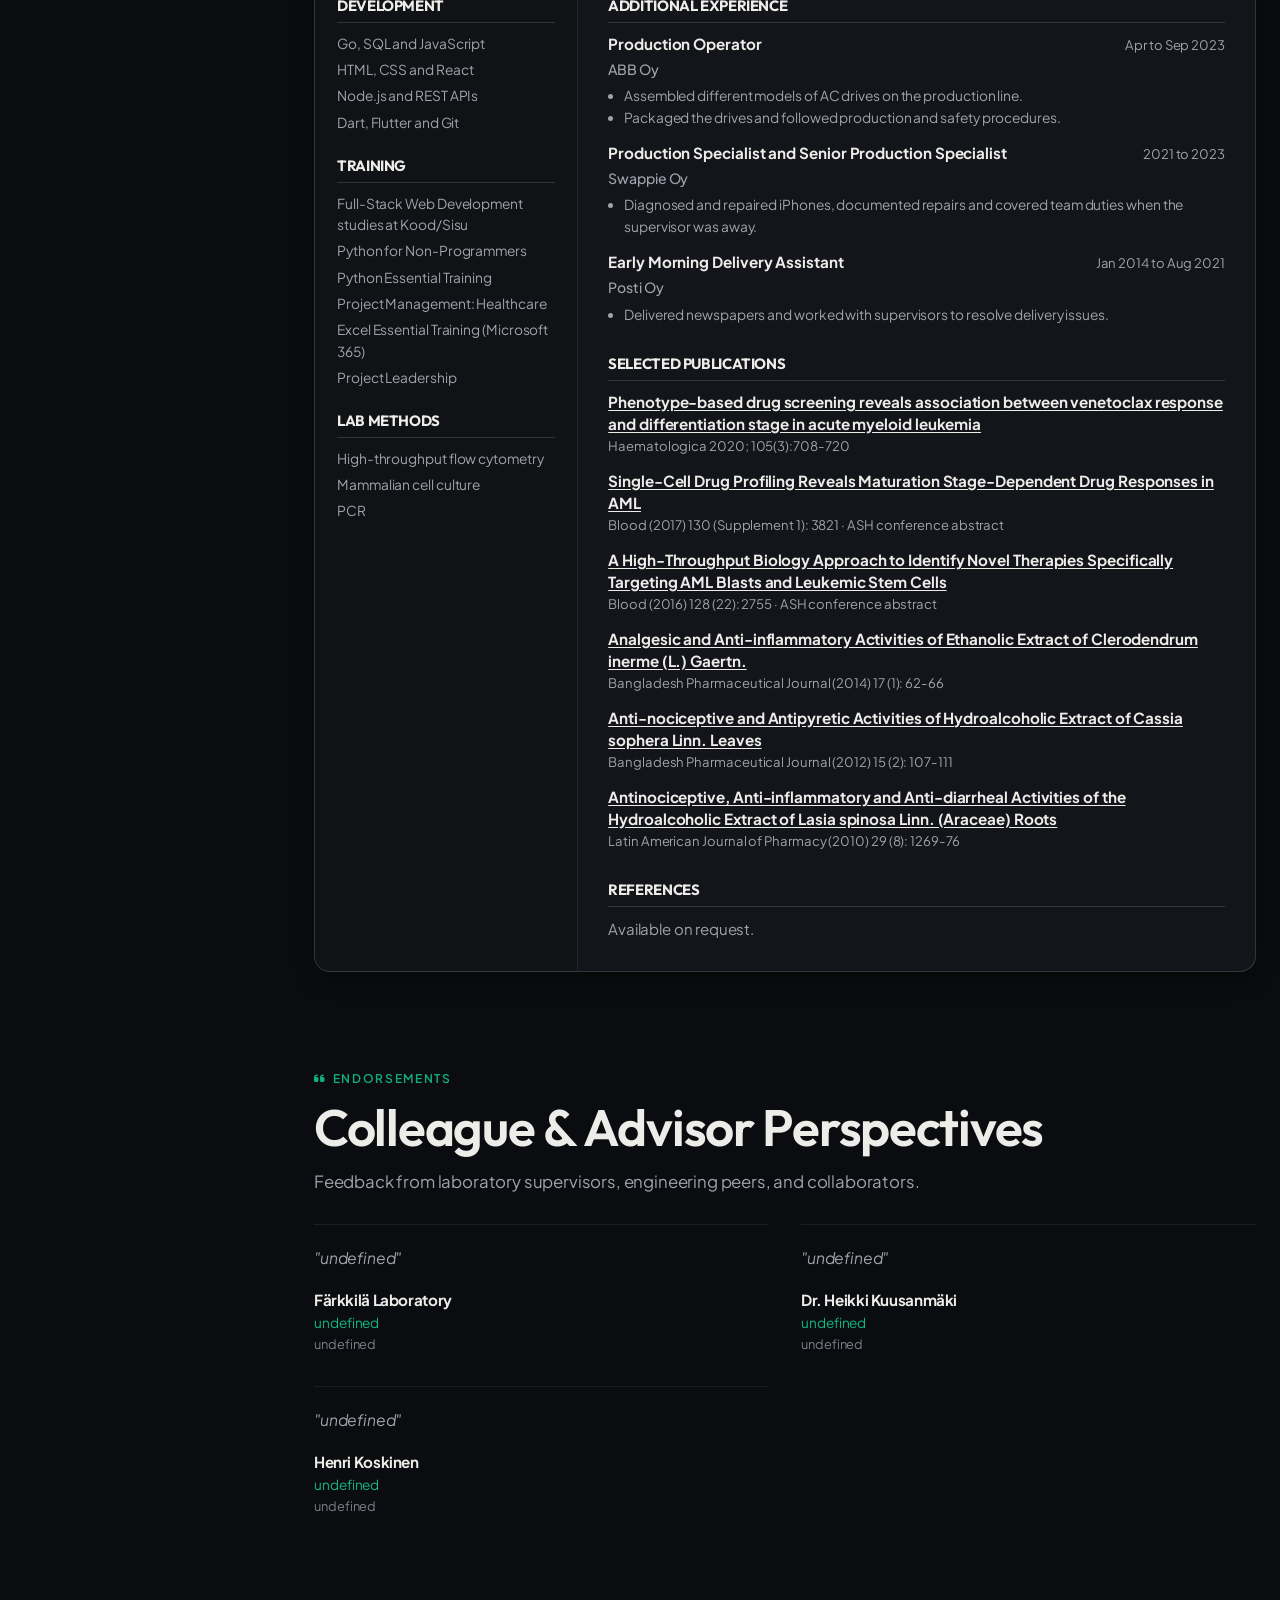
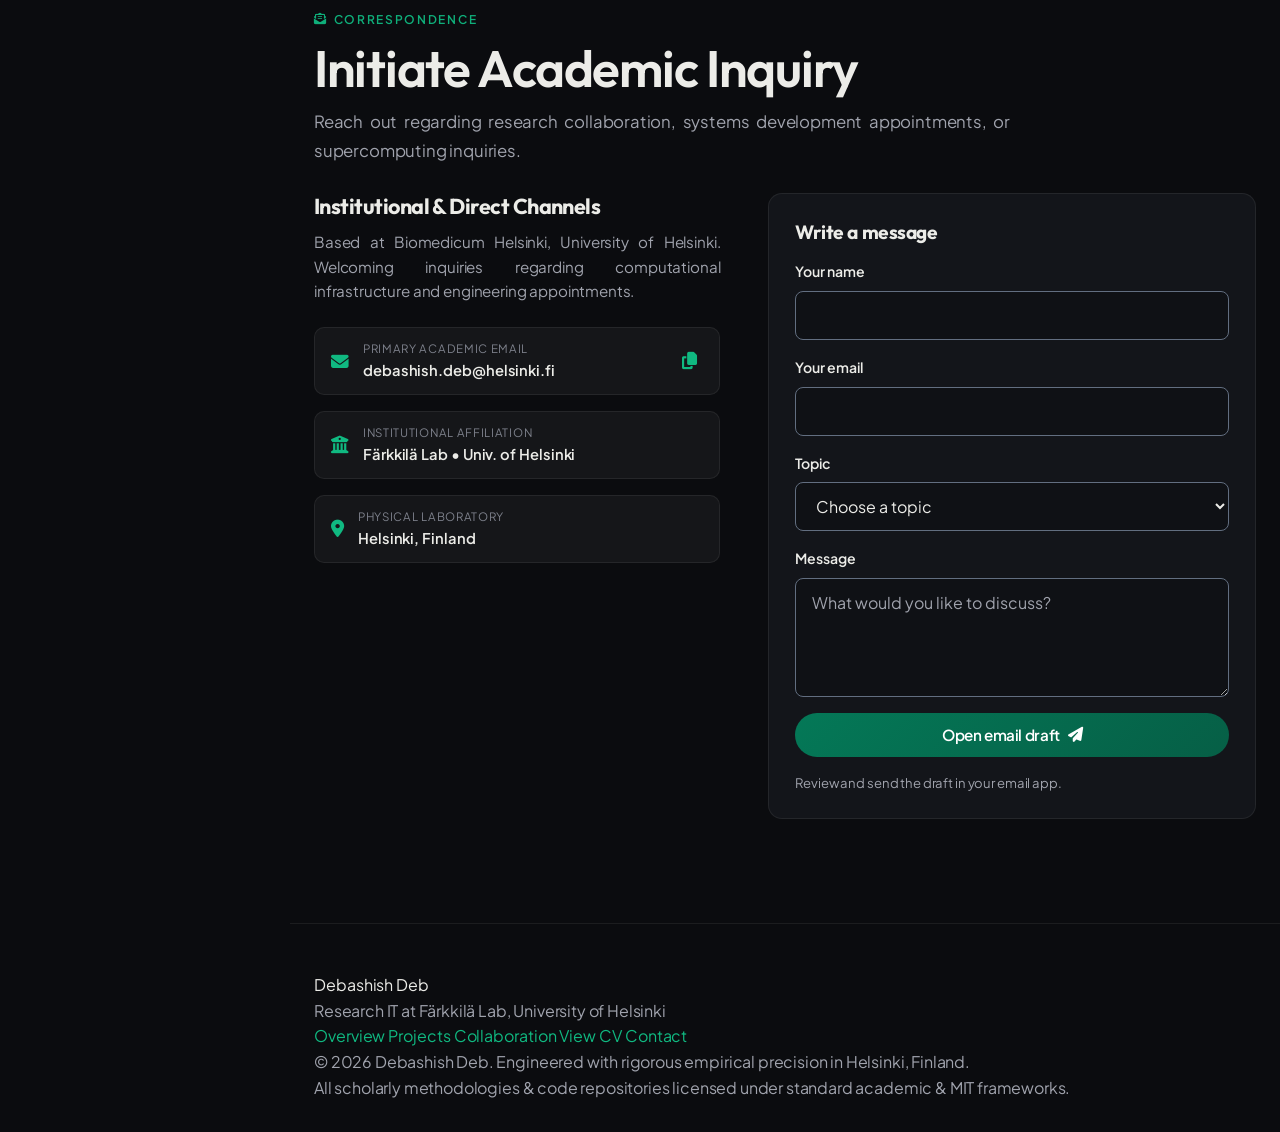
==== commit a353bfec: "Simplify the cover and frame the portrait" ====
--- a/index.html
+++ b/index.html
@@ -36,7 +36,7 @@
   <link rel="stylesheet" href="https://cdnjs.cloudflare.com/ajax/libs/font-awesome/6.5.1/css/all.min.css" integrity="sha512-DTOQO9RWCH3ppGqcWaEA1BIZOC6xxalwEsw9c2QQeAIftl+Vegovlnee1c9QX4TctnWMn13TZye+giMm8e2LwA==" crossorigin="anonymous" referrerpolicy="no-referrer" />
 
   <!-- Core Stylesheet -->
-  <link rel="stylesheet" href="styles.css?v=26">
+  <link rel="stylesheet" href="styles.css?v=27">
 </head>
 <body class="dark-theme">
   <!-- Top Scroll Progress Bar -->
@@ -70,6 +70,6 @@
   <div id="cmd-palette" class="modal-overlay cmd-palette-modal" role="dialog" aria-modal="true" aria-label="Quick Command Palette"></div>
 
   <!-- Main Application Script -->
-  <script src="script.js?v=28"></script>
+  <script src="script.js?v=29"></script>
 </body>
 </html>
--- a/styles.css
+++ b/styles.css
@@ -1984,13 +1984,6 @@
 @keyframes cursorBlink {
   0%, 100% { opacity: 1; }
   50% { opacity: 0; }
-}
-
-/* 3D Tilt on Hero Avatar Wrapper */
-.avatar-wrapper {
-  perspective: 1000px;
-  transition: transform 200ms ease-out;
-  transform-style: preserve-3d;
 }
 
 /* Project Filter Tabs */
@@ -4962,38 +4955,7 @@
   }
 }
 
-.hero-cover-backdrop {
-  --cover-overlay: linear-gradient(100deg, rgba(6, 24, 35, 0.94) 0%, rgba(6, 24, 35, 0.80) 48%, rgba(6, 24, 35, 0.58) 100%);
-  position: absolute;
-  inset: 0;
-  pointer-events: none;
-  background: var(--cover-overlay), url("./biomedicum-cover.webp") center 48% / cover no-repeat;
-}
-
-@media (max-width: 768px) {
-  .hero-cover-backdrop {
-    --cover-overlay: linear-gradient(180deg, rgba(6, 24, 35, 0.90), rgba(6, 24, 35, 0.72));
-  }
-}
-
-.hero-cover-credit {
-  position: absolute;
-  right: 12px;
-  bottom: 3px;
-  z-index: 12;
-  color: #e2e8f0;
-  font-size: 0.75rem;
-  line-height: 1.2;
-  text-shadow: 0 1px 4px #061823;
-}
-
-.hero-cover-credit a {
-  color: inherit;
-  text-decoration: underline;
-  text-underline-offset: 2px;
-}
-
-/* Ensure hero grid sits cleanly above backdrop with full interactivity */
+/* Cover content */
 .hero-cover-card .hero-grid {
   position: relative;
   z-index: 10;
@@ -5047,7 +5009,7 @@
 body.dark-theme .hero-cover-card,
 .hero-cover-card {
   position: relative !important;
-  background: #061e2b !important;
+  background: linear-gradient(110deg, #0b1e2c, #102d3c) !important;
   border: 1px solid rgba(255, 255, 255, 0.22) !important;
   box-shadow: 0 20px 50px -15px rgba(0, 0, 0, 0.75) !important;
   padding: var(--cover-padding, 30px 28px) !important;
@@ -5075,7 +5037,7 @@
   min-height: var(--cover-grid-min-height, 396px) !important;
 }
 
-/* 1. Frameless Big Cutout Portrait Standing Cleanly in Cover Card */
+/* Cover portrait */
 .hero-cover-card .hero-visual-card {
   display: flex !important;
   flex-direction: column !important;
@@ -5091,13 +5053,14 @@
   max-width: 100% !important;
   height: auto !important;
   max-height: none !important;
-  aspect-ratio: 574 / 605;
+  aspect-ratio: 1;
   margin: 0 auto !important;
   position: relative !important;
-  background: transparent !important;
-  border: none !important;
-  box-shadow: none !important;
-  border-radius: 0 !important;
+  overflow: hidden !important;
+  background: linear-gradient(160deg, #324b5e, #203849) !important;
+  border: 1px solid rgba(226, 232, 240, 0.22) !important;
+  box-shadow: 0 8px 24px rgba(3, 12, 20, 0.2) !important;
+  border-radius: 18px !important;
 }
 
 @media (min-width: 1600px) {
@@ -5132,7 +5095,7 @@
   }
 }
 
-/* Remove the frame completely from the profile picture */
+/* Suppress the legacy portrait decoration */
 .hero-cover-card .avatar-wrapper::before,
 body.dark-theme .hero-cover-card .avatar-wrapper::before,
 body.light-theme .hero-cover-card .avatar-wrapper::before {
@@ -5149,14 +5112,14 @@
   border: none !important;
   border-radius: 0 !important;
   background: transparent !important;
-  object-fit: contain !important;
+  object-fit: cover !important;
   object-position: bottom center !important;
   width: 100% !important;
   height: 100% !important;
-  filter: drop-shadow(0 20px 35px rgba(0, 0, 0, 0.65)) !important;
-}
-
-/* 2. Portrait Badges Placed Differently Beneath the Image (Not Over the Photo) */
+  filter: none !important;
+}
+
+/* Portrait labels */
 .hero-portrait-badges {
   display: flex !important;
   justify-content: center !important;
@@ -5172,9 +5135,9 @@
   gap: 7px !important;
   padding: 5px 12px !important;
   border-radius: 8px !important;
-  background: rgba(10, 25, 36, 0.88) !important;
-  border: 1px solid rgba(255, 255, 255, 0.2) !important;
-  box-shadow: 0 4px 12px rgba(0, 0, 0, 0.4) !important;
+  background: rgba(255, 255, 255, 0.045) !important;
+  border: 1px solid rgba(226, 232, 240, 0.14) !important;
+  box-shadow: none !important;
   font-size: 0.76rem !important;
   font-weight: 600 !important;
   color: #f1f5f9 !important;
@@ -5190,12 +5153,10 @@
 
 .portrait-badge .badge-dot.dot-cyan {
   background: #38bdf8 !important;
-  box-shadow: 0 0 8px #38bdf8 !important;
 }
 
 .portrait-badge .badge-dot.dot-amber {
   background: #f59e0b !important;
-  box-shadow: 0 0 8px #f59e0b !important;
 }
 
 /* 3. High-Contrast Typography & Modern Sky-Cyan Accents (Replacing Clashing Green Fonts) */
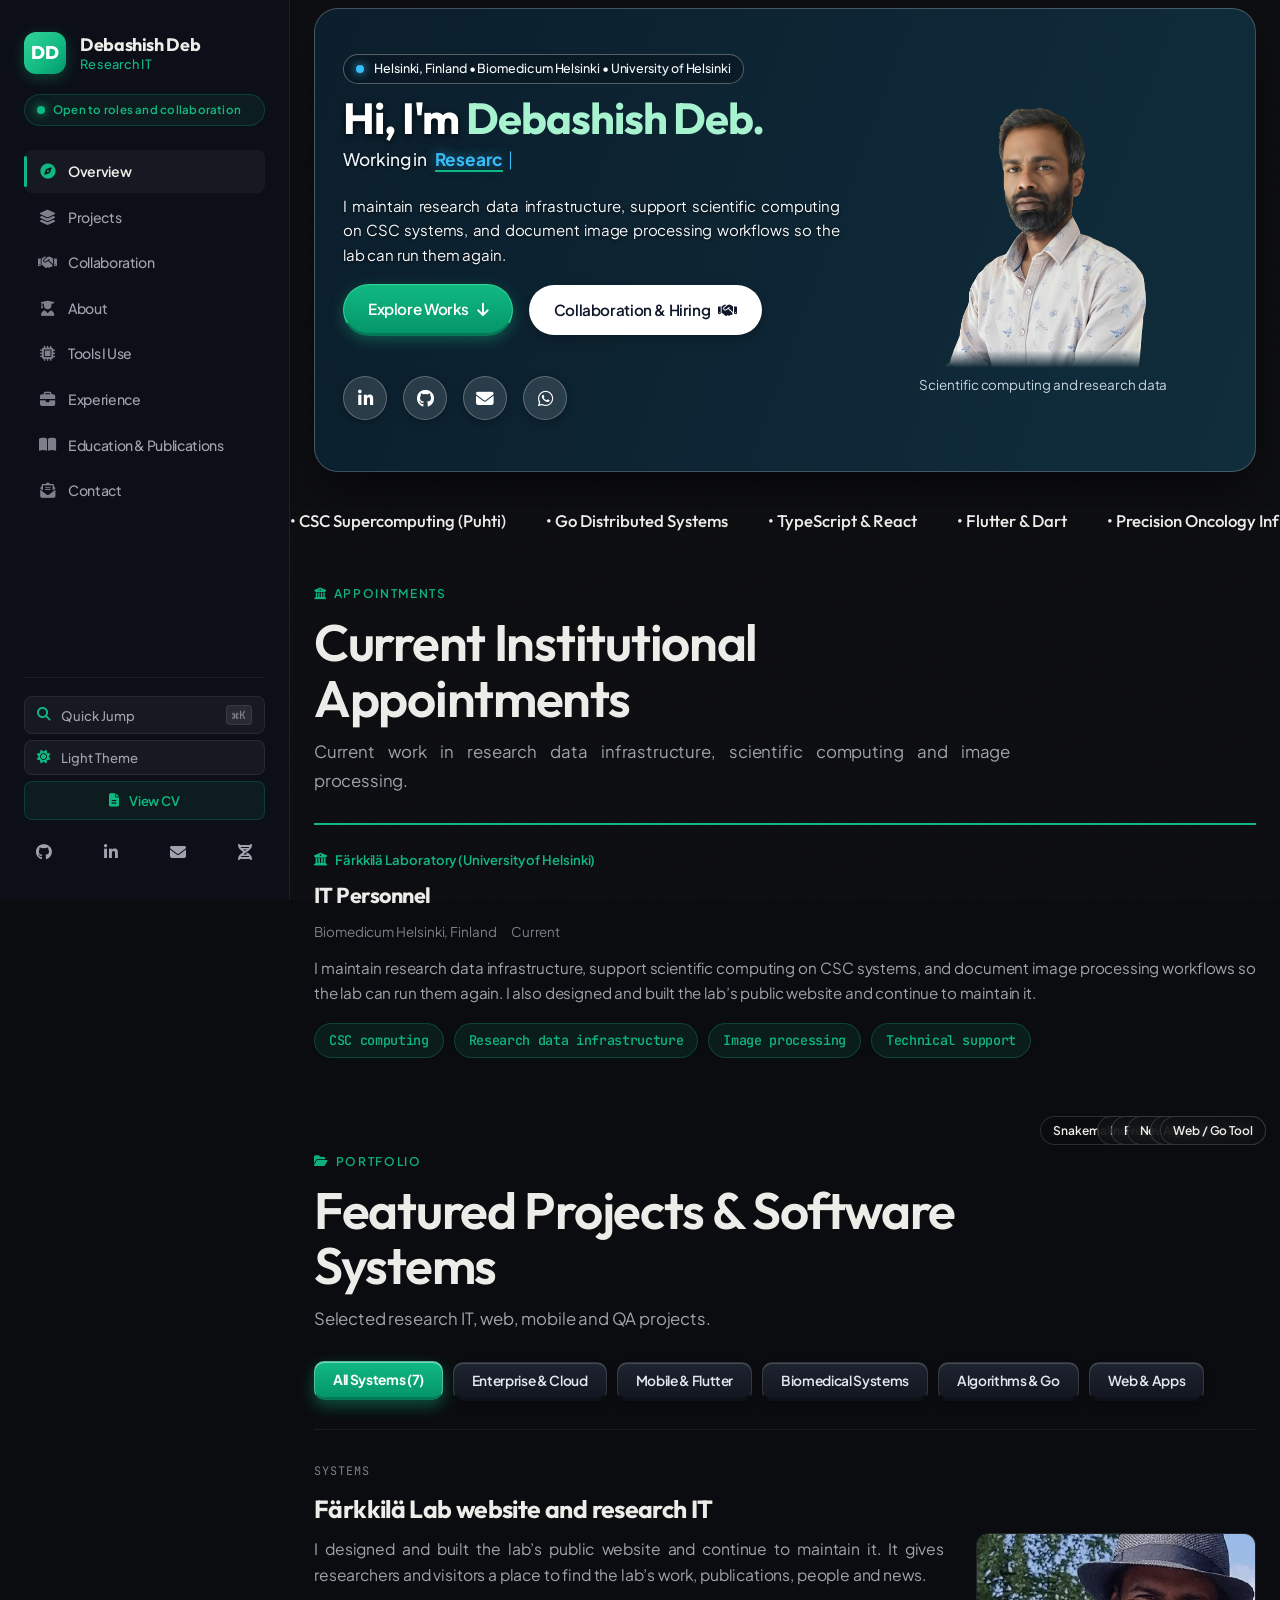
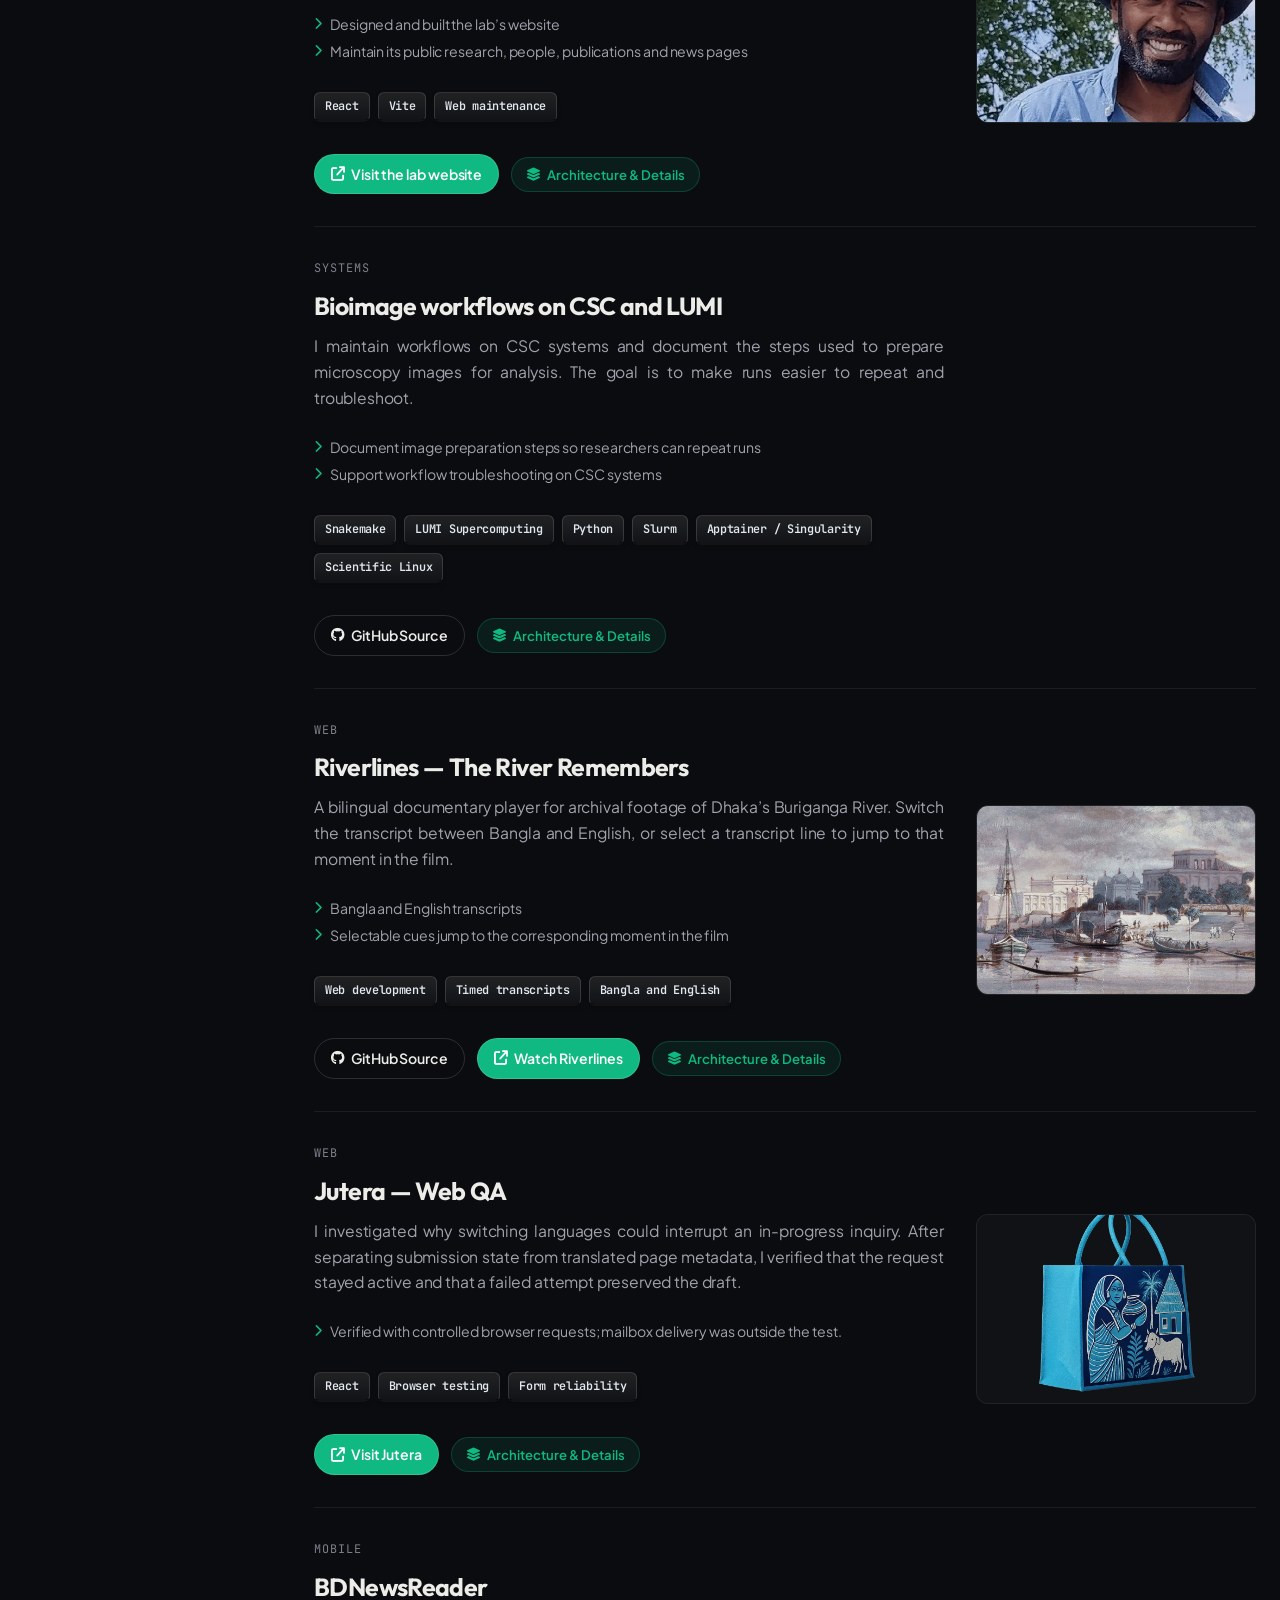
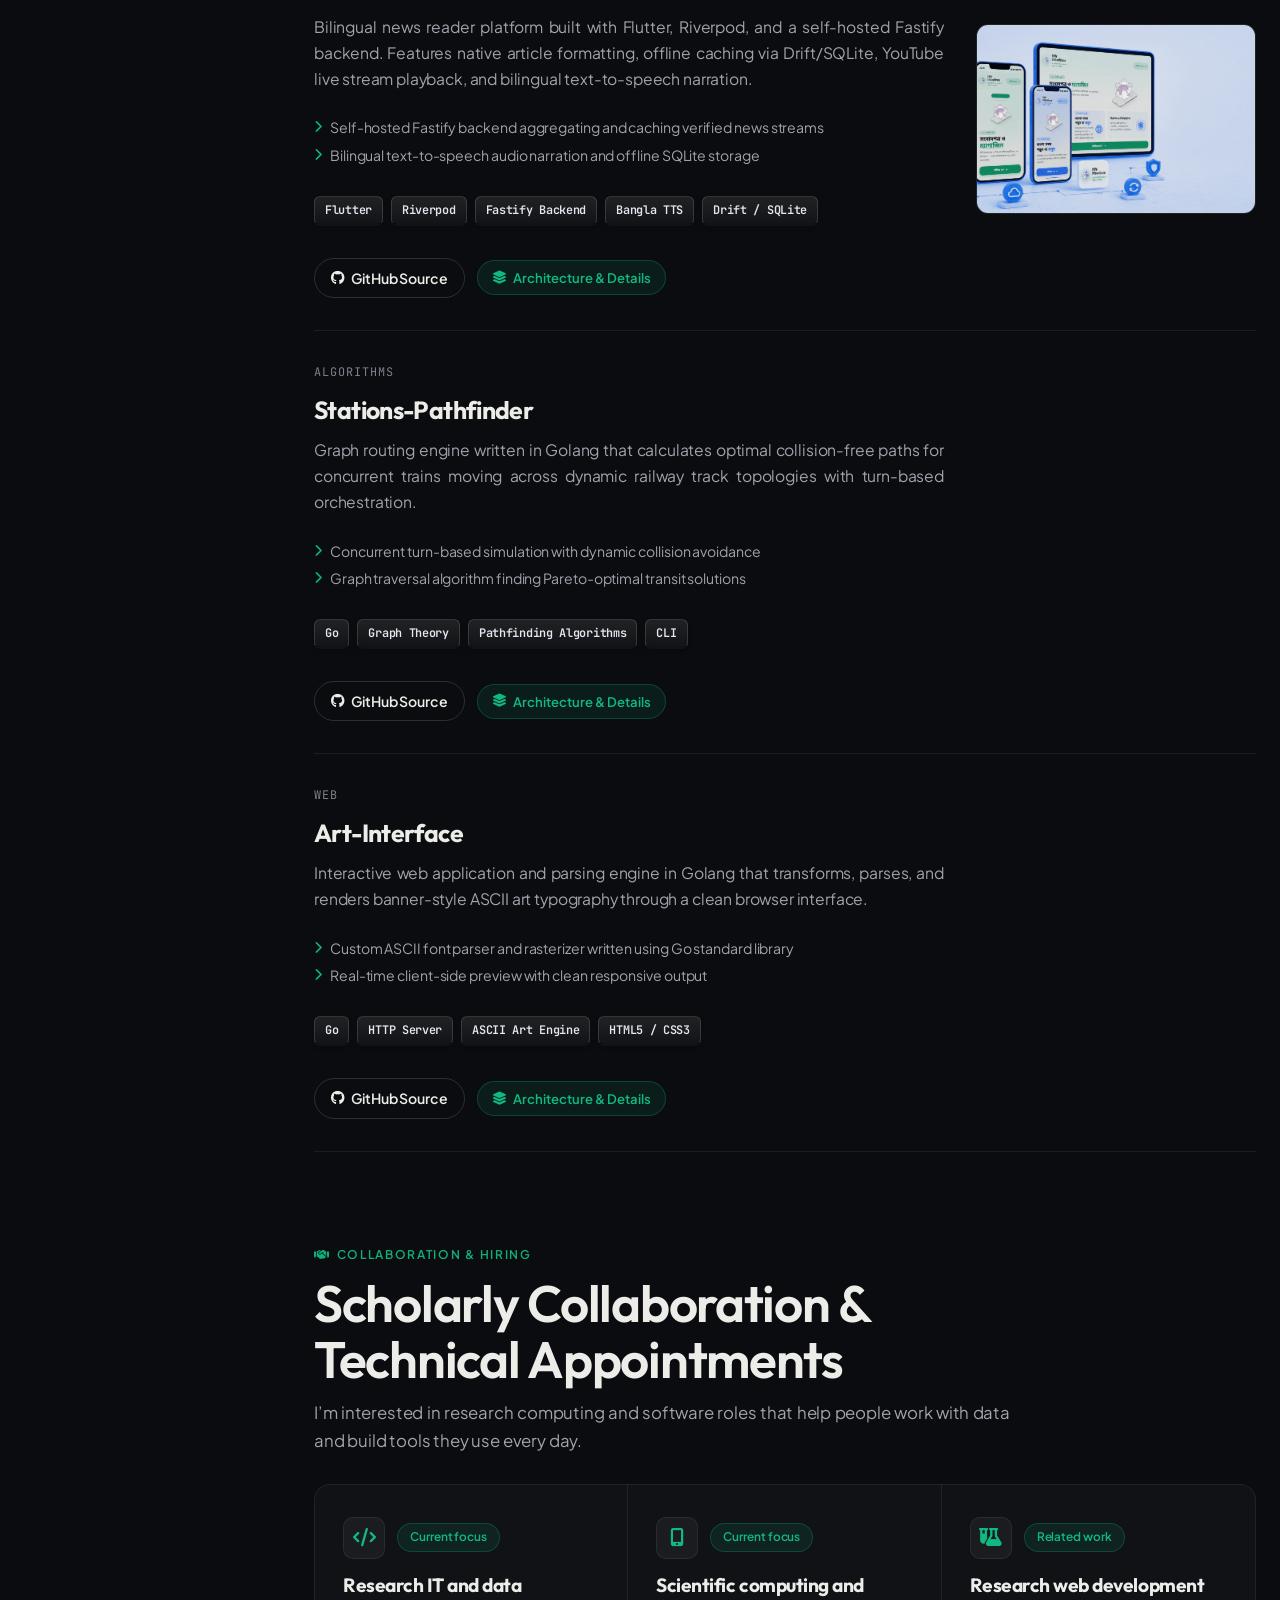
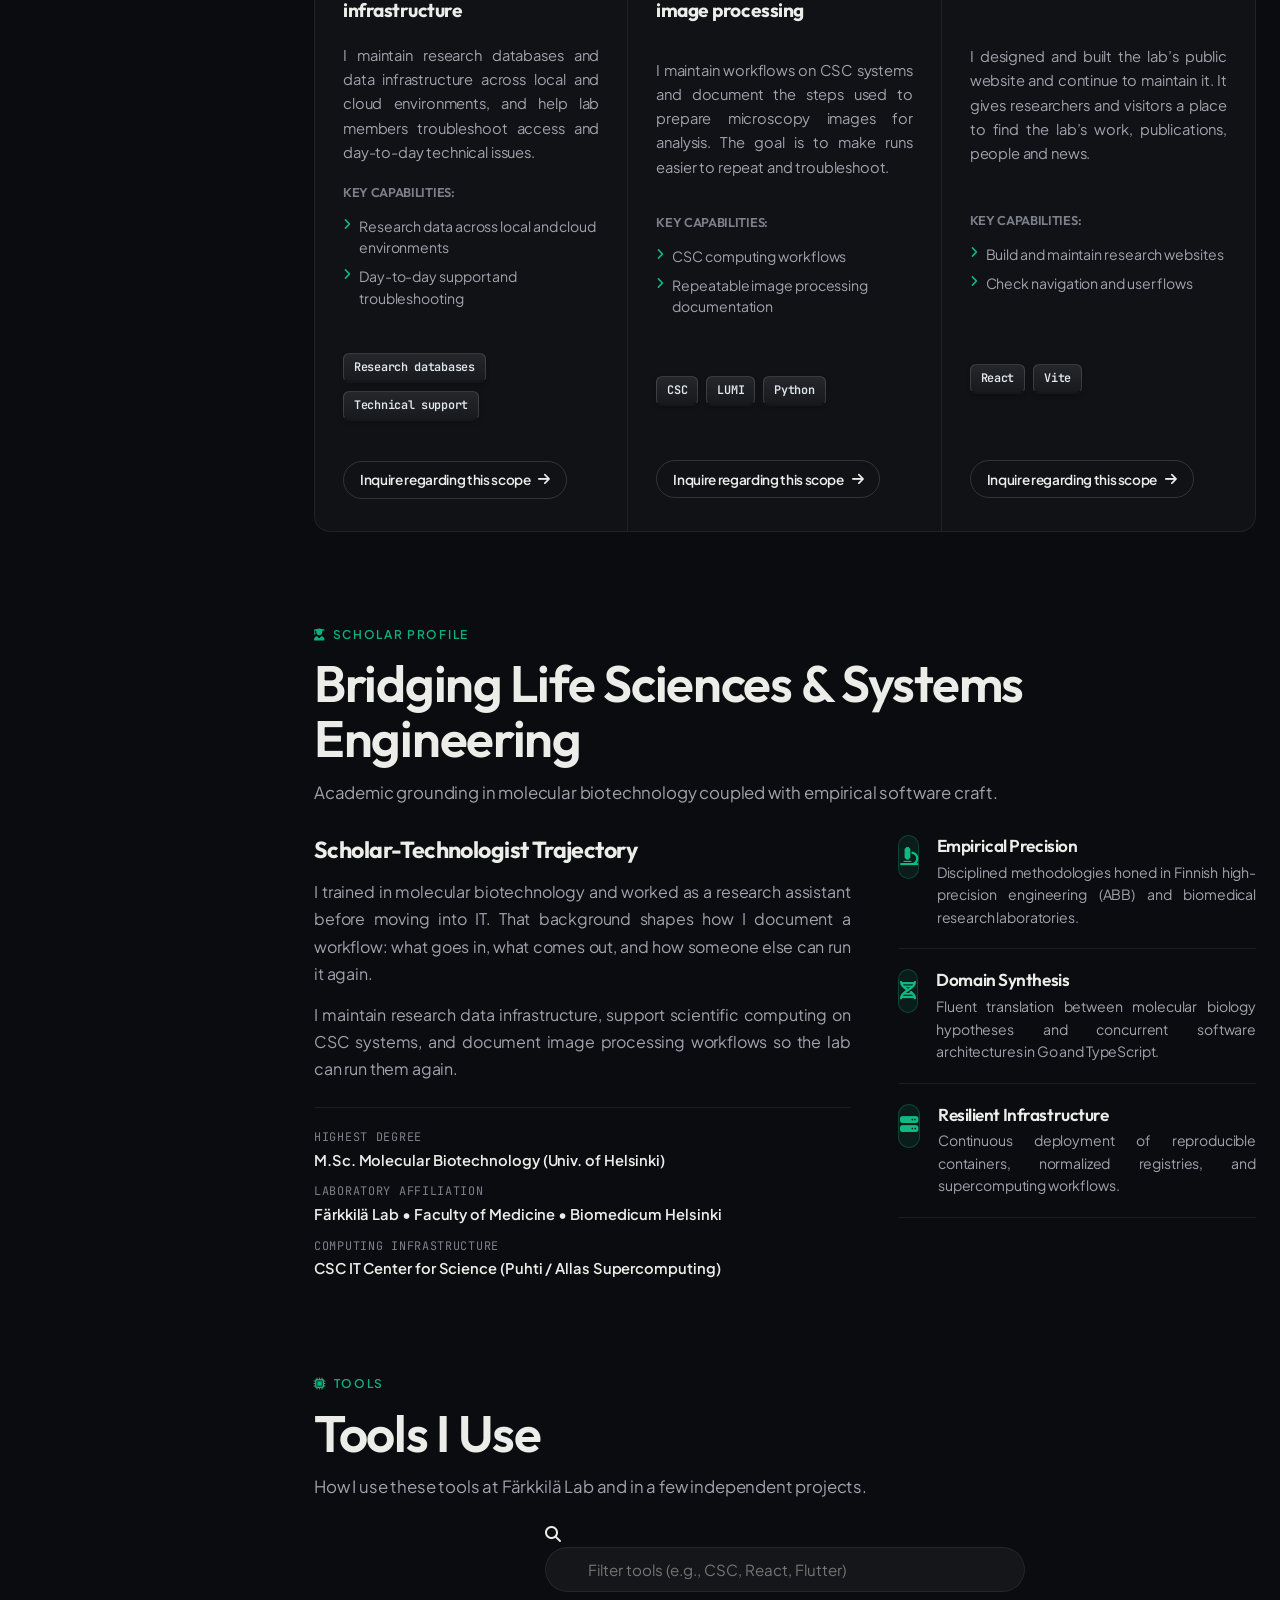
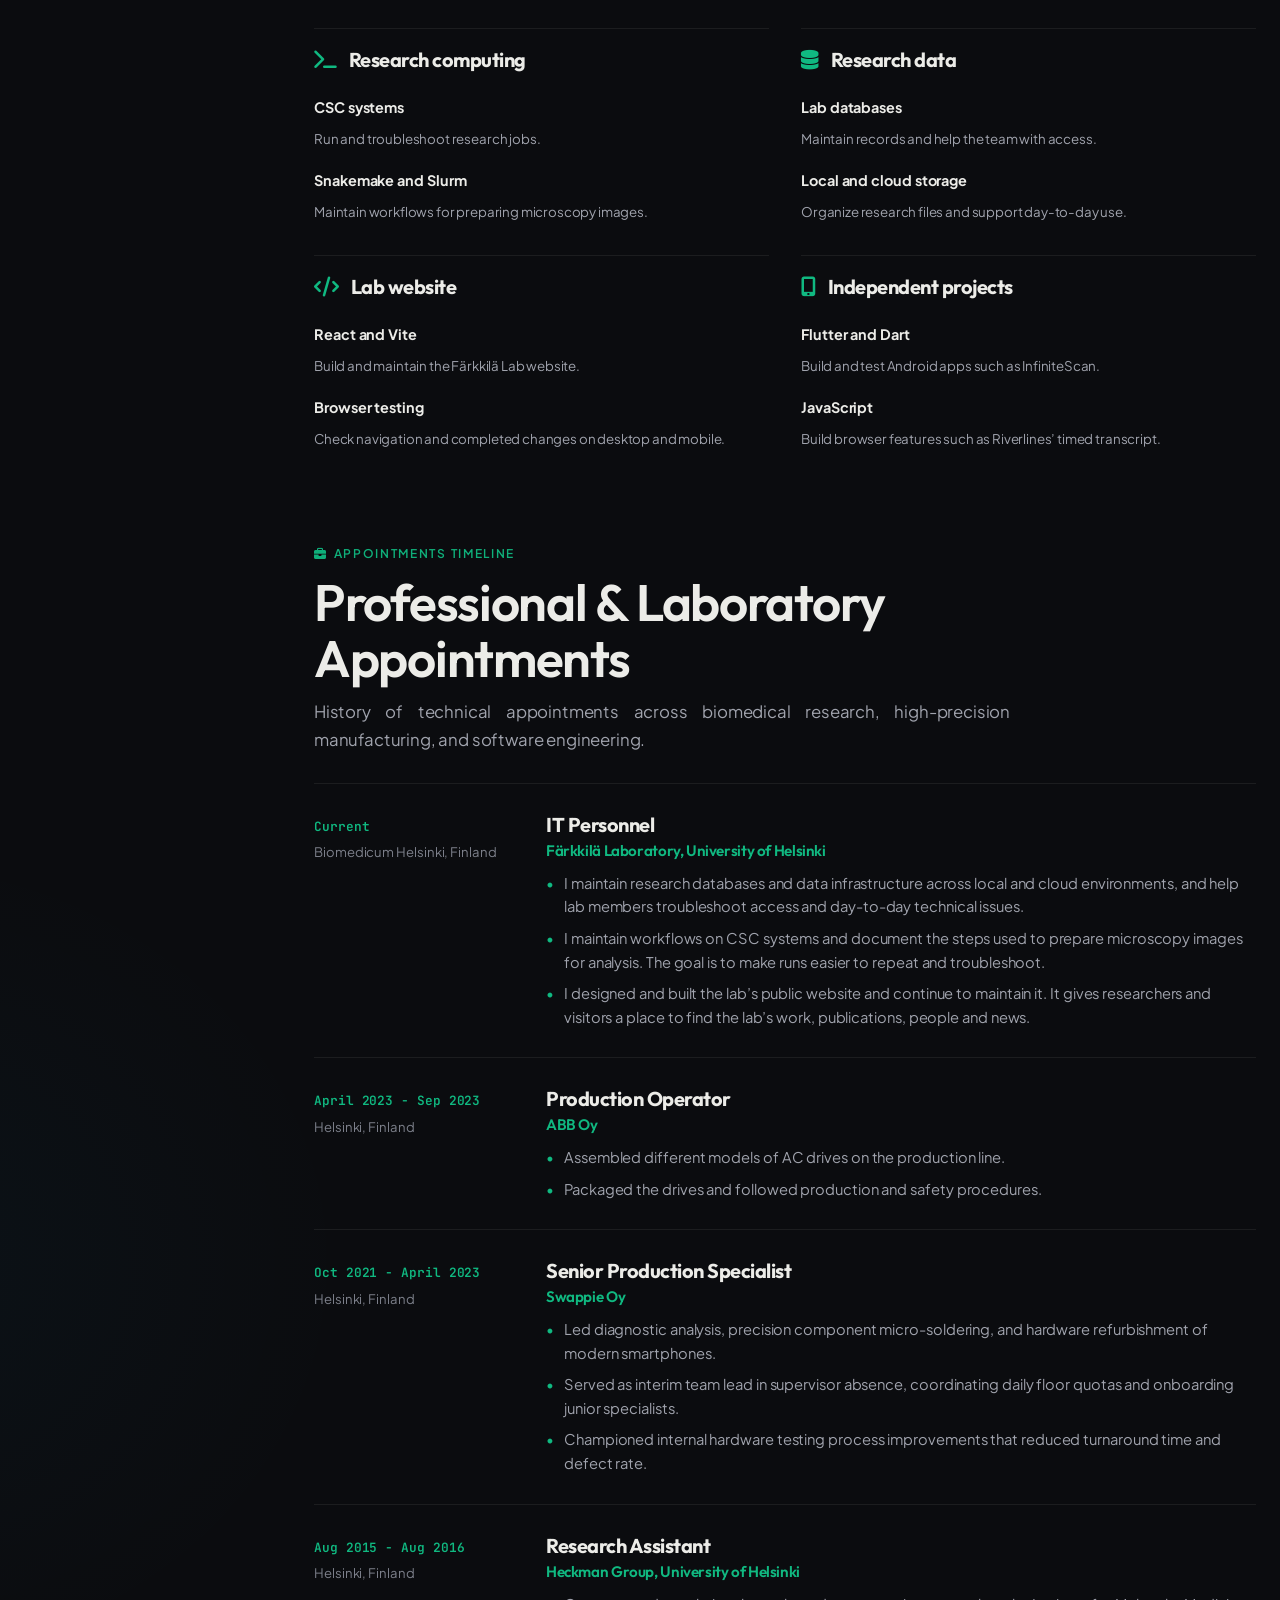
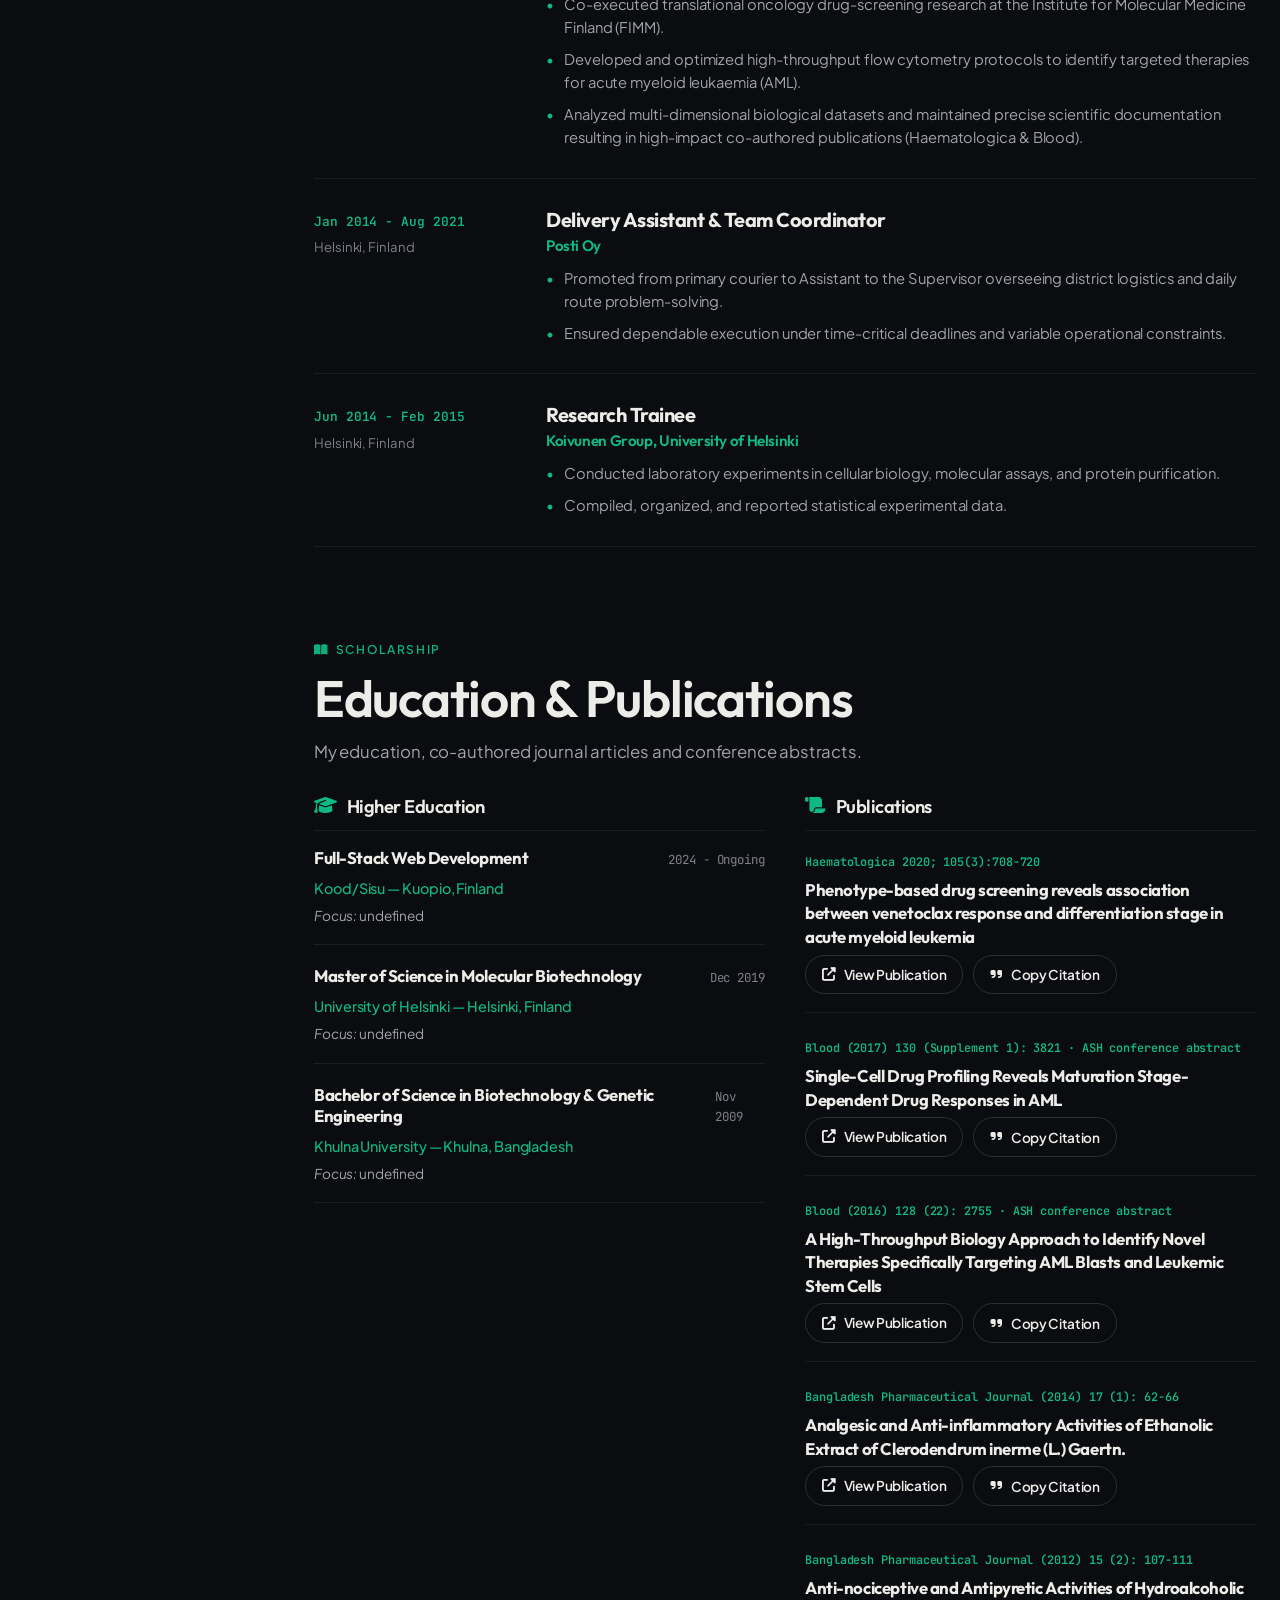
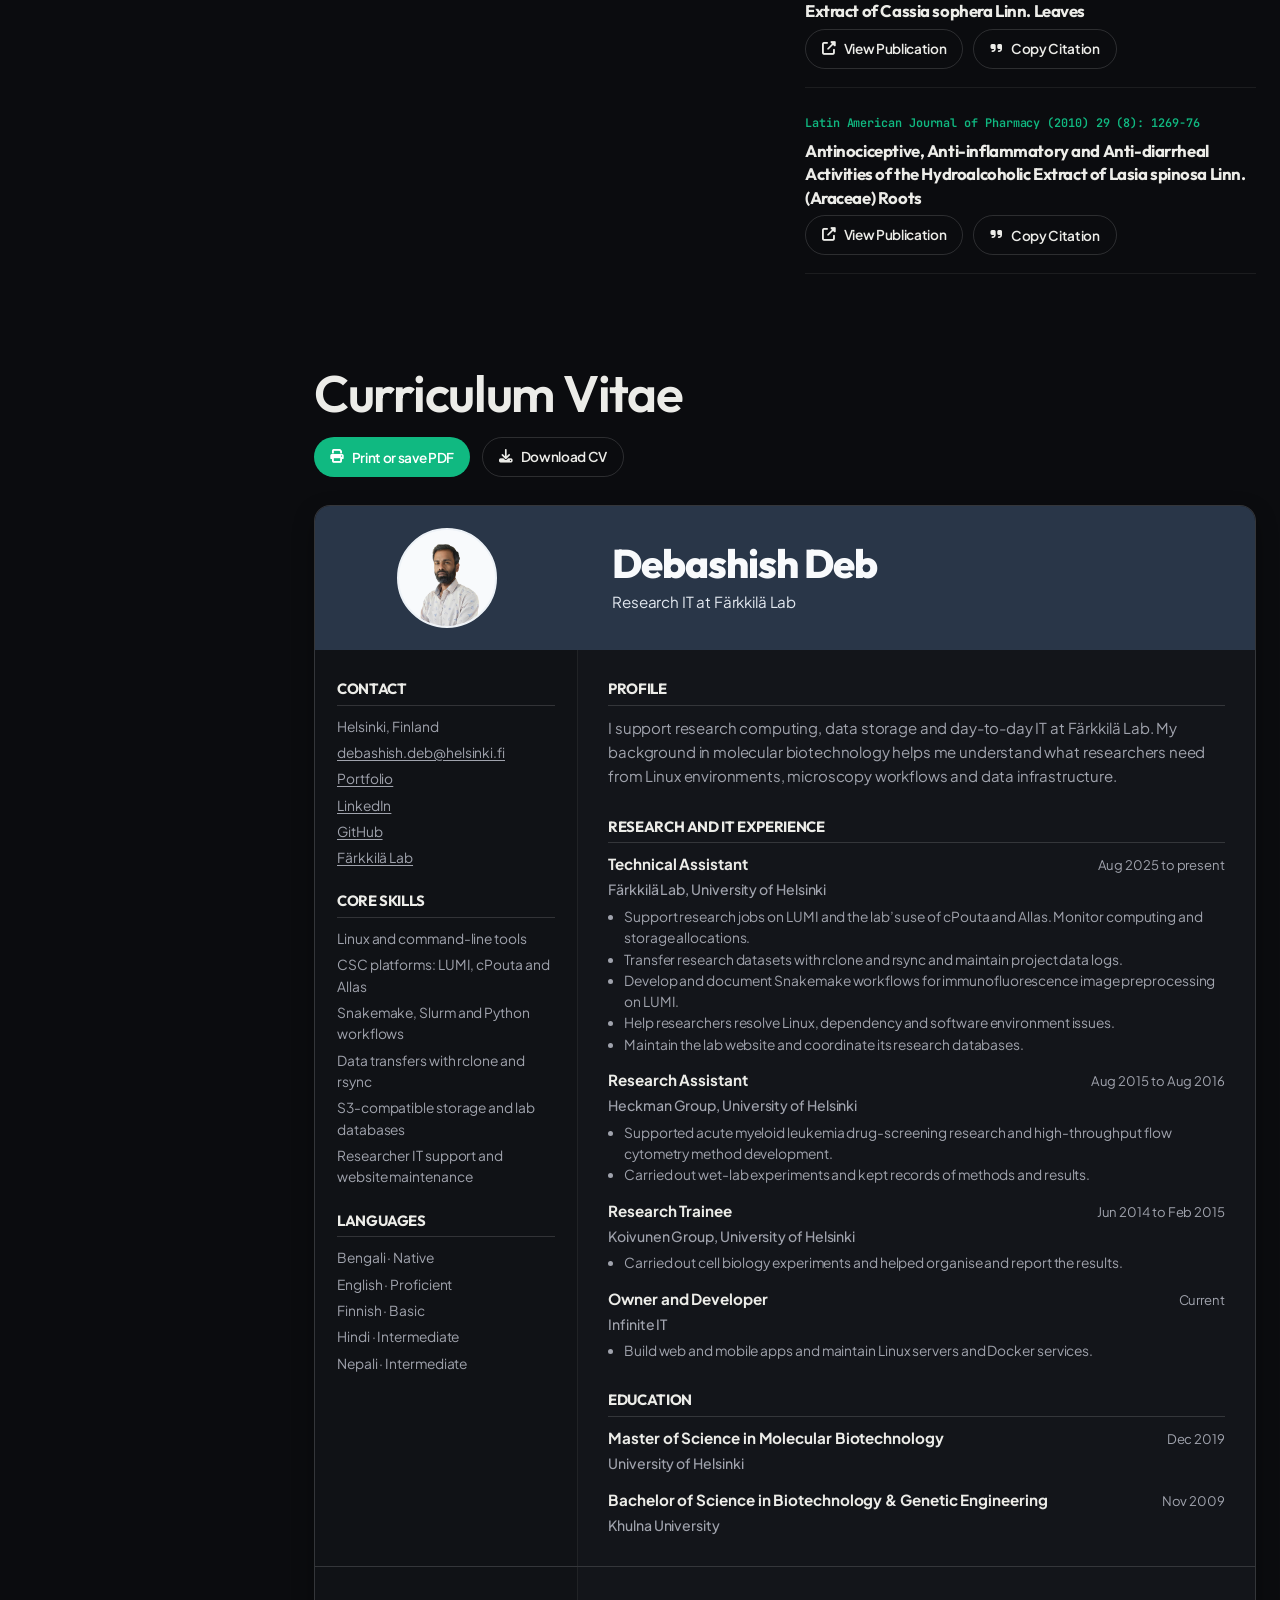
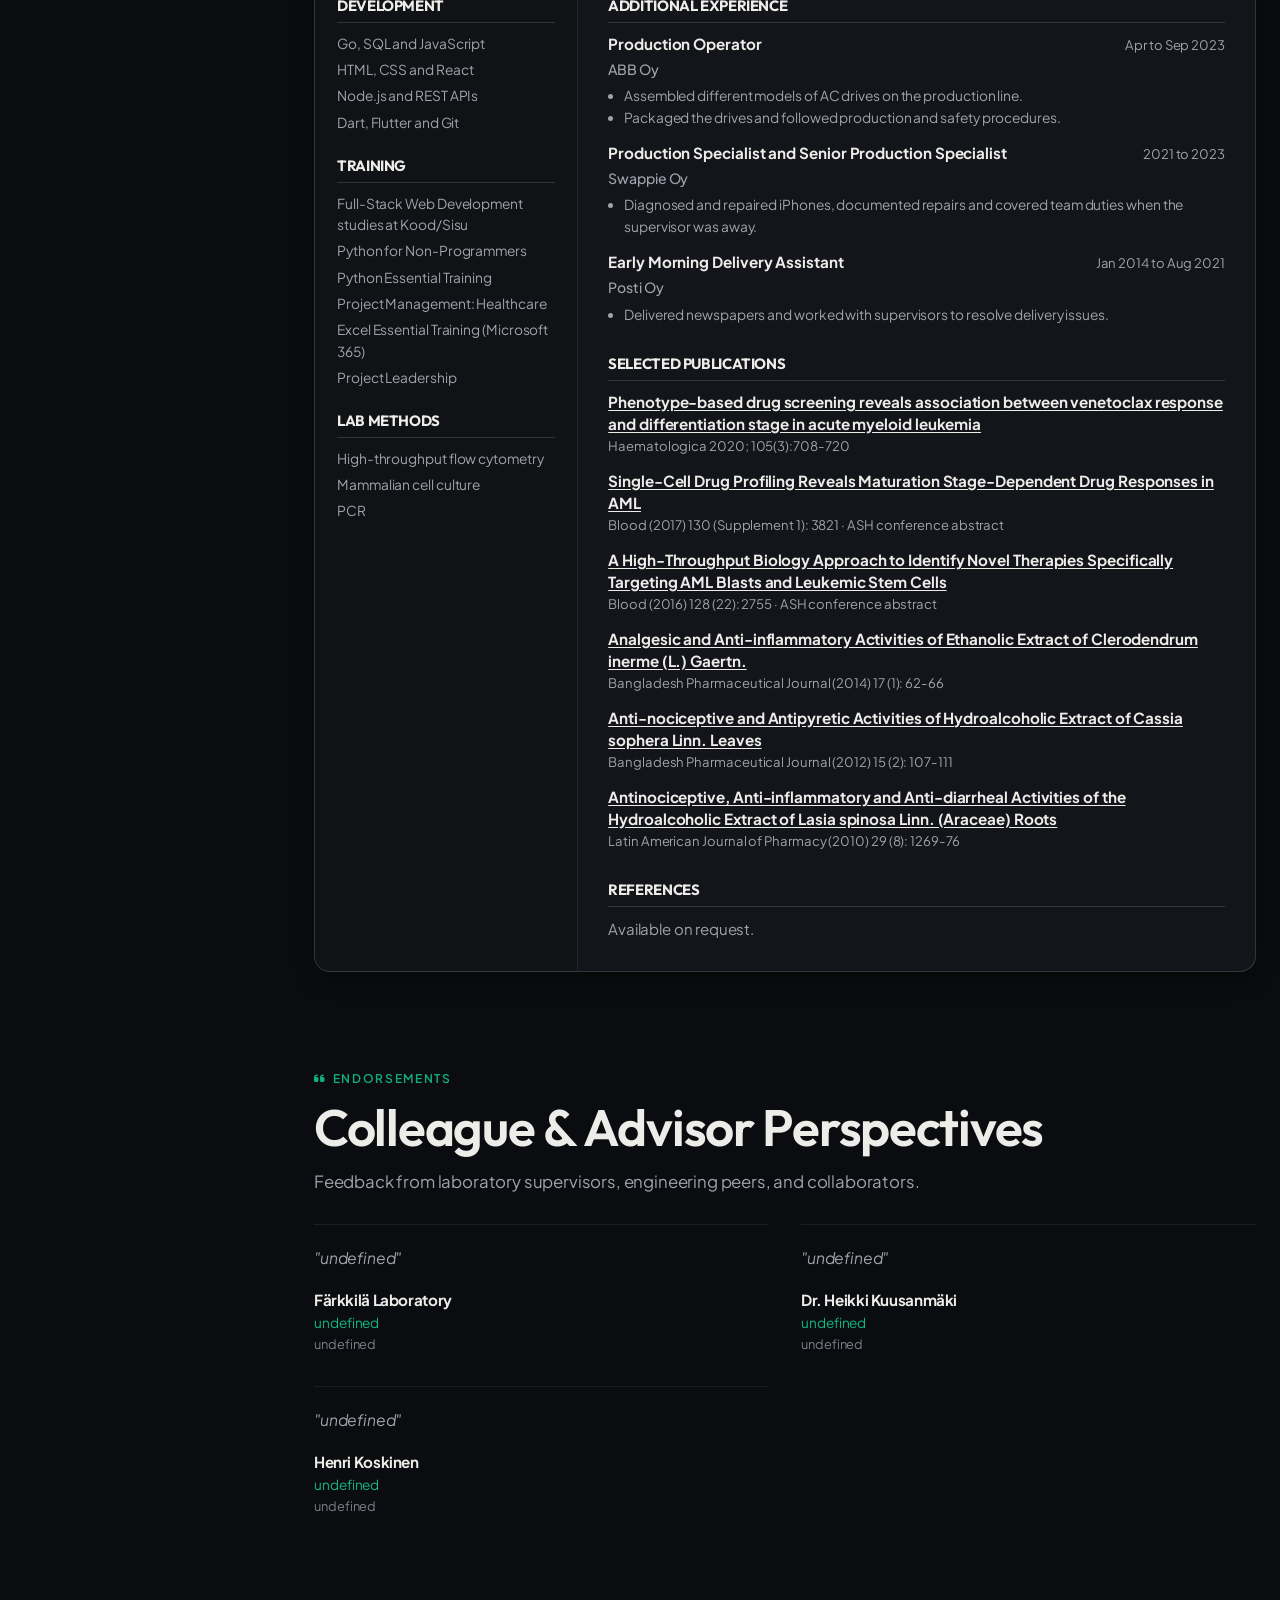
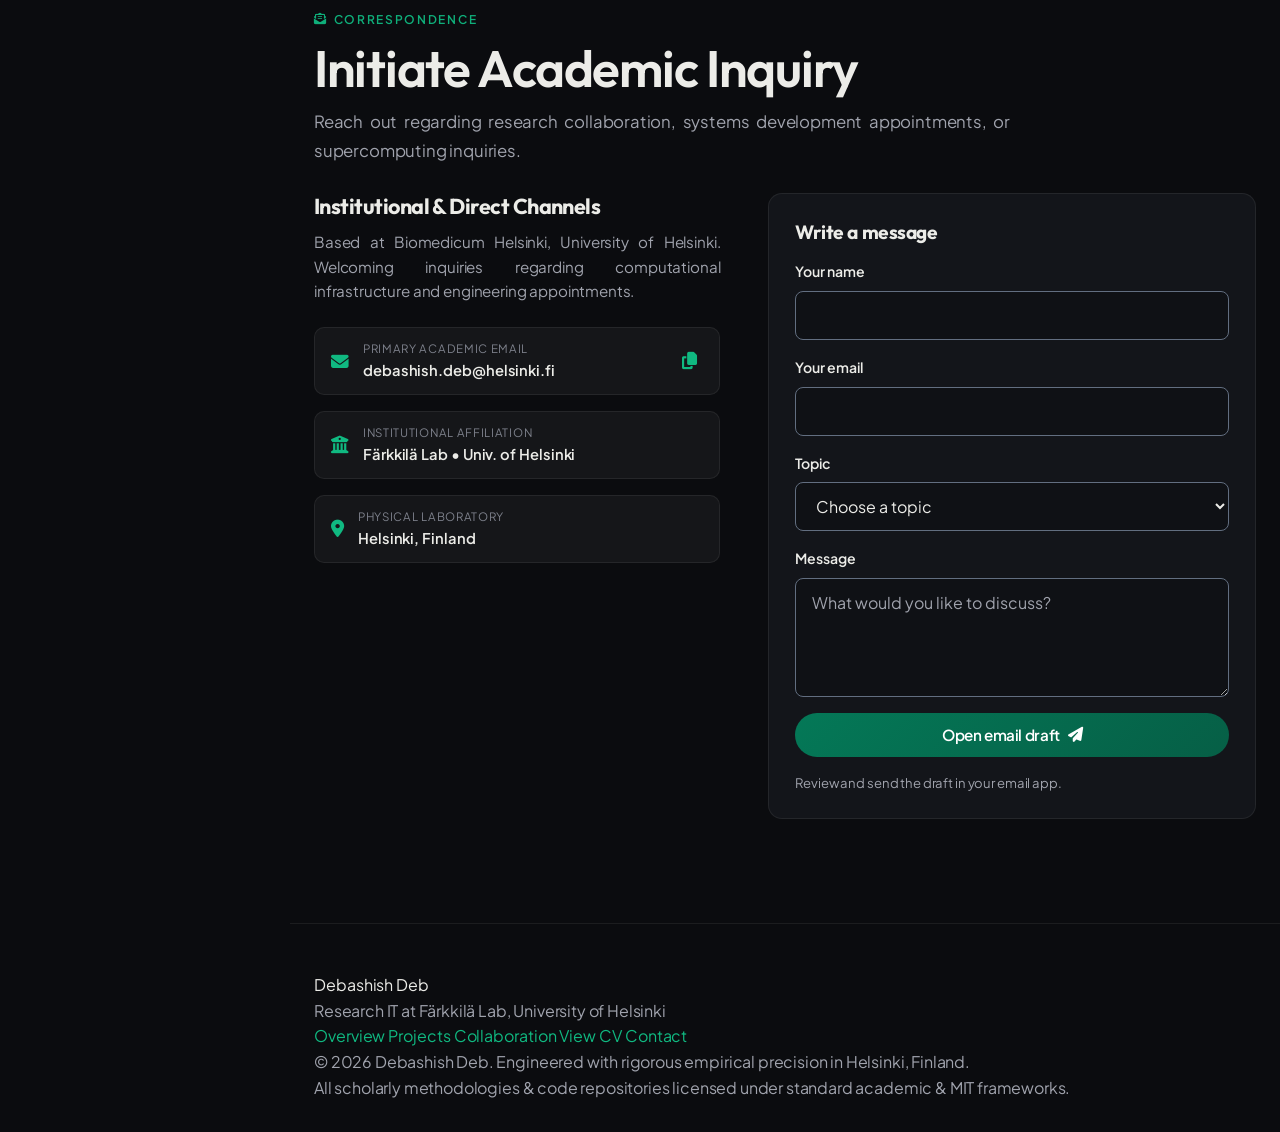
==== commit 84bc9e6f: "Remove the portrait frame" ====
--- a/index.html
+++ b/index.html
@@ -36,7 +36,7 @@
   <link rel="stylesheet" href="https://cdnjs.cloudflare.com/ajax/libs/font-awesome/6.5.1/css/all.min.css" integrity="sha512-DTOQO9RWCH3ppGqcWaEA1BIZOC6xxalwEsw9c2QQeAIftl+Vegovlnee1c9QX4TctnWMn13TZye+giMm8e2LwA==" crossorigin="anonymous" referrerpolicy="no-referrer" />
 
   <!-- Core Stylesheet -->
-  <link rel="stylesheet" href="styles.css?v=27">
+  <link rel="stylesheet" href="styles.css?v=28">
 </head>
 <body class="dark-theme">
   <!-- Top Scroll Progress Bar -->
@@ -70,6 +70,6 @@
   <div id="cmd-palette" class="modal-overlay cmd-palette-modal" role="dialog" aria-modal="true" aria-label="Quick Command Palette"></div>
 
   <!-- Main Application Script -->
-  <script src="script.js?v=29"></script>
+  <script src="script.js?v=30"></script>
 </body>
 </html>
--- a/styles.css
+++ b/styles.css
@@ -5057,10 +5057,10 @@
   margin: 0 auto !important;
   position: relative !important;
   overflow: hidden !important;
-  background: linear-gradient(160deg, #324b5e, #203849) !important;
-  border: 1px solid rgba(226, 232, 240, 0.22) !important;
-  box-shadow: 0 8px 24px rgba(3, 12, 20, 0.2) !important;
-  border-radius: 18px !important;
+  background: transparent !important;
+  border: 0 !important;
+  box-shadow: none !important;
+  border-radius: 0 !important;
 }
 
 @media (min-width: 1600px) {
@@ -5117,46 +5117,15 @@
   width: 100% !important;
   height: 100% !important;
   filter: none !important;
-}
-
-/* Portrait labels */
-.hero-portrait-badges {
-  display: flex !important;
-  justify-content: center !important;
-  align-items: center !important;
-  gap: 10px !important;
-  margin-top: 14px !important;
-  width: 100% !important;
-}
-
-.portrait-badge {
-  display: inline-flex !important;
-  align-items: center !important;
-  gap: 7px !important;
-  padding: 5px 12px !important;
-  border-radius: 8px !important;
-  background: rgba(255, 255, 255, 0.045) !important;
-  border: 1px solid rgba(226, 232, 240, 0.14) !important;
-  box-shadow: none !important;
-  font-size: 0.76rem !important;
-  font-weight: 600 !important;
-  color: #f1f5f9 !important;
-  letter-spacing: -0.01em !important;
-}
-
-.portrait-badge .badge-dot {
-  width: 7px !important;
-  height: 7px !important;
-  border-radius: 50% !important;
-  flex-shrink: 0 !important;
-}
-
-.portrait-badge .badge-dot.dot-cyan {
-  background: #38bdf8 !important;
-}
-
-.portrait-badge .badge-dot.dot-amber {
-  background: #f59e0b !important;
+  mask-image: linear-gradient(to bottom, #000 94%, transparent);
+}
+
+.hero-portrait-caption {
+  margin-top: 6px;
+  color: #c8d6df;
+  font-size: 0.84rem;
+  text-align: center;
+  overflow-wrap: anywhere;
 }
 
 /* 3. High-Contrast Typography & Modern Sky-Cyan Accents (Replacing Clashing Green Fonts) */
@@ -5300,8 +5269,7 @@
   text-align: center !important;
 }
 
-.hero-cover-card .hero-cta-group .btn span,
-.portrait-badge {
+.hero-cover-card .hero-cta-group .btn span {
   min-width: 0;
 }
 
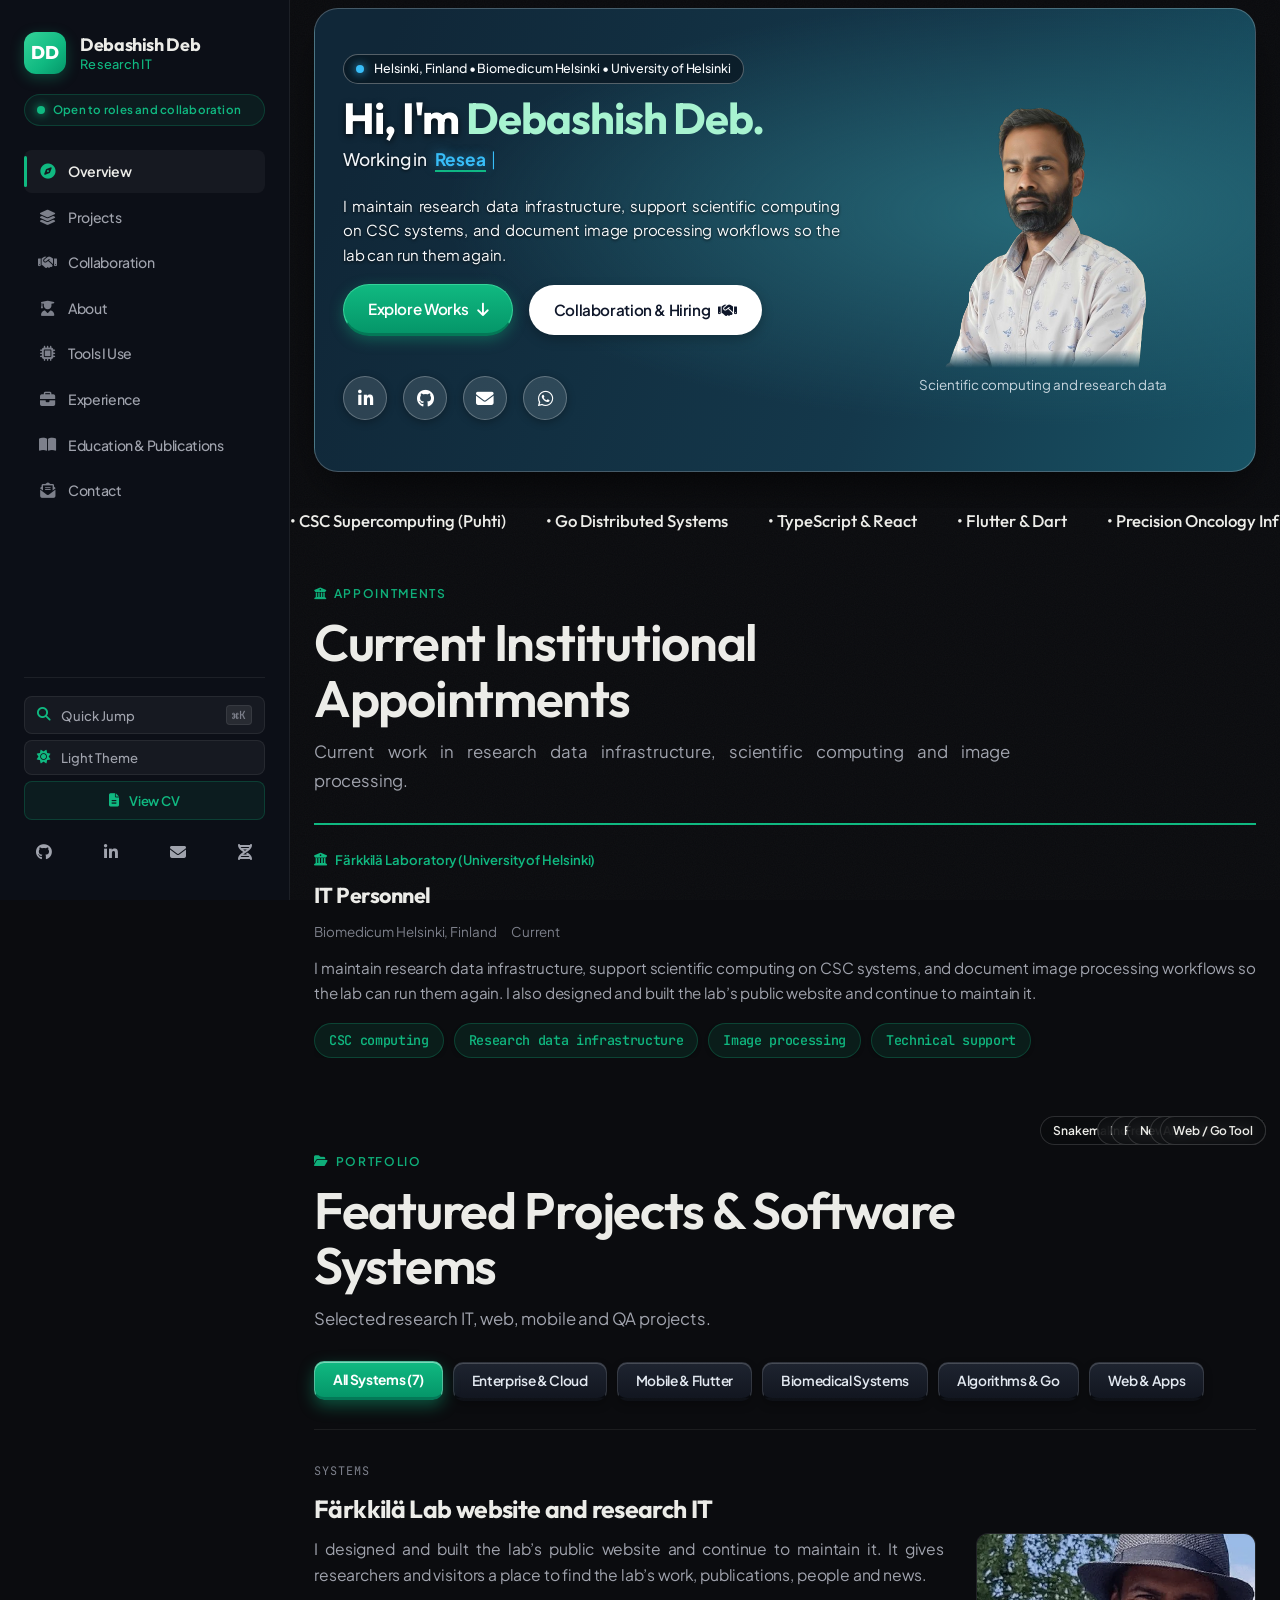
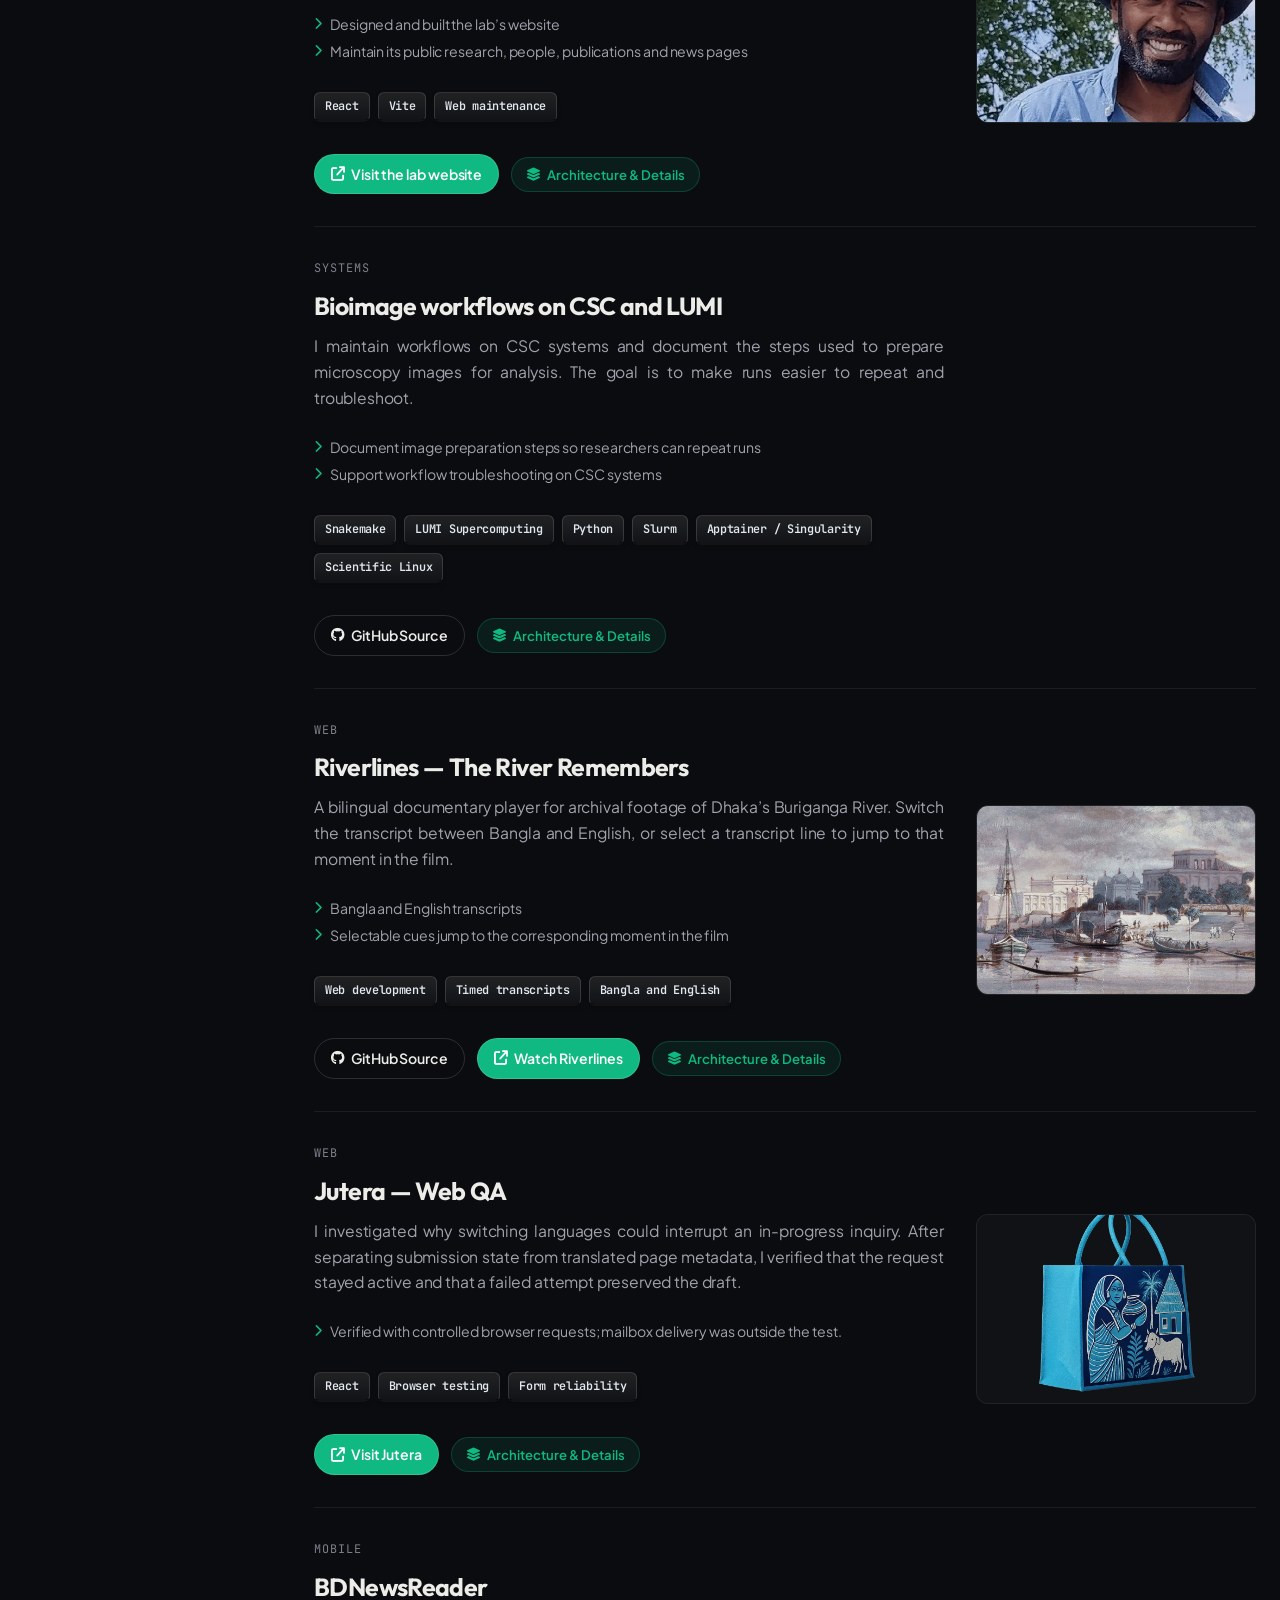
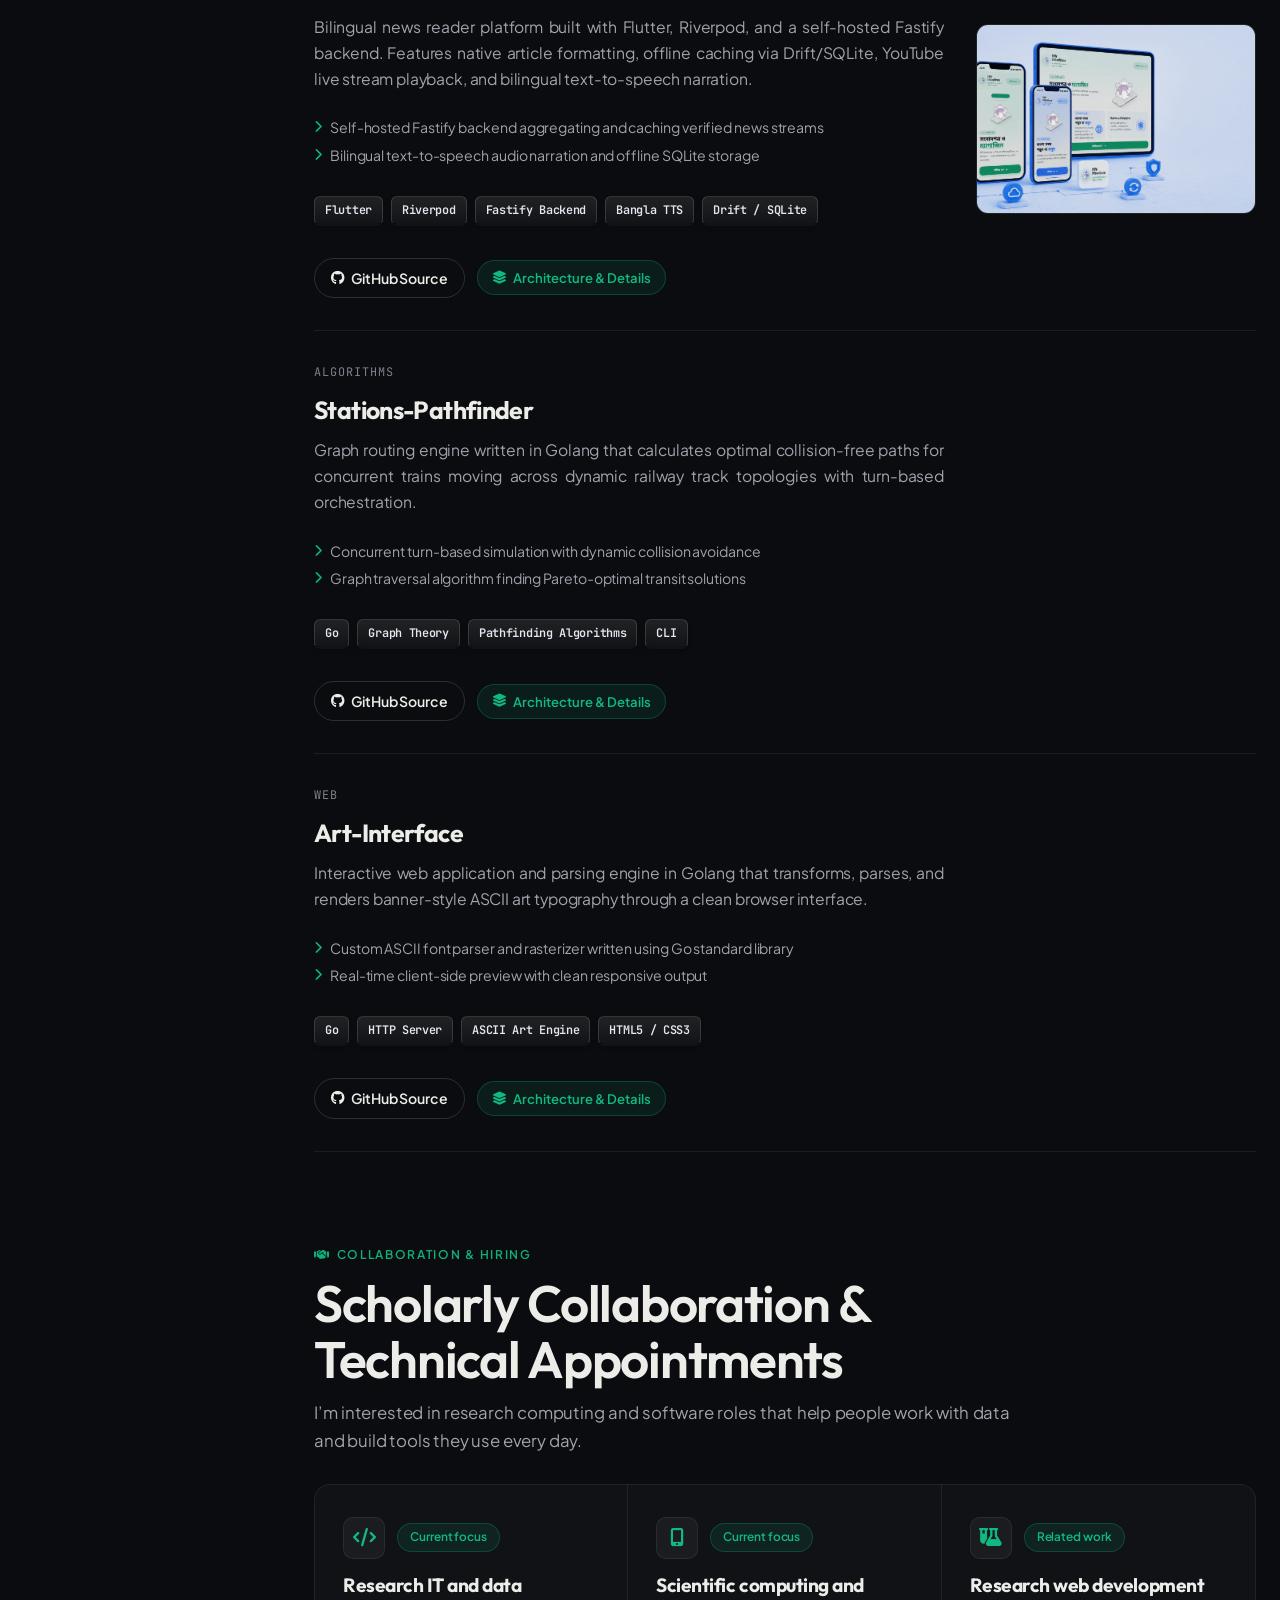
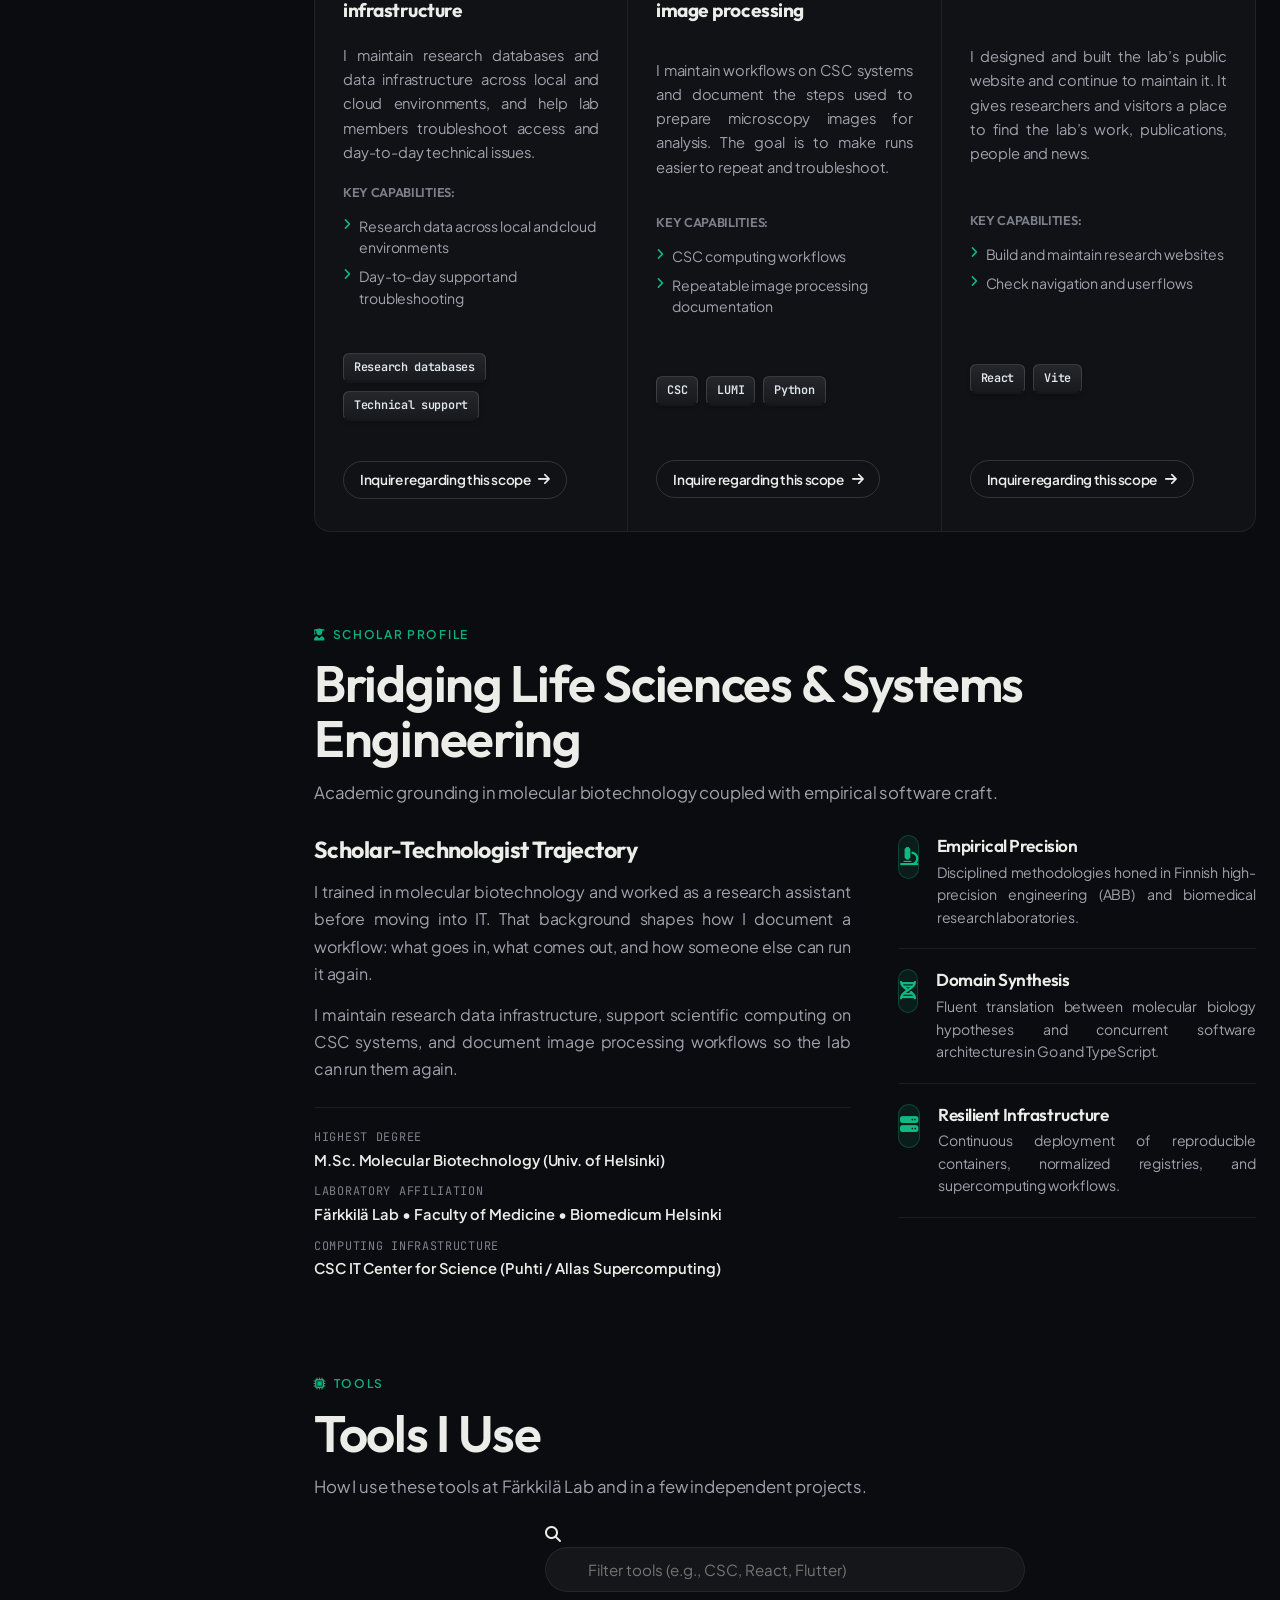
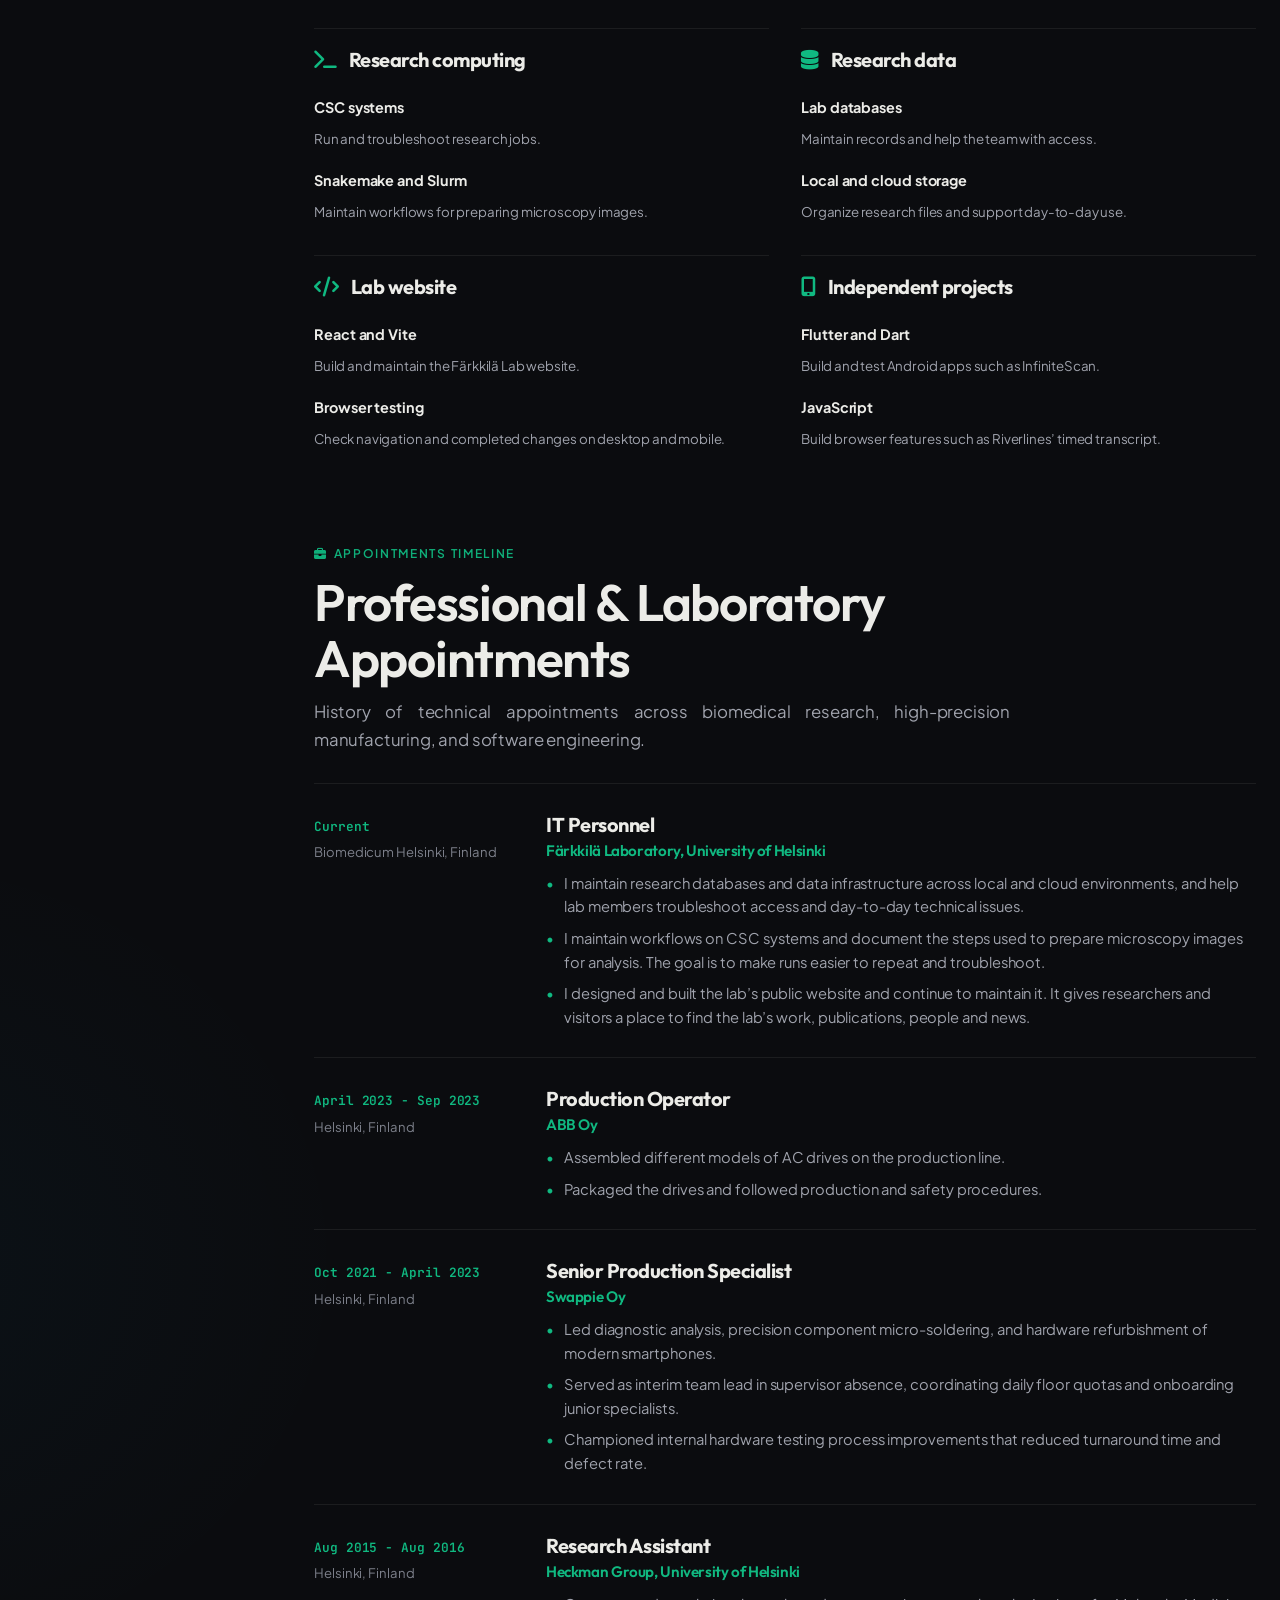
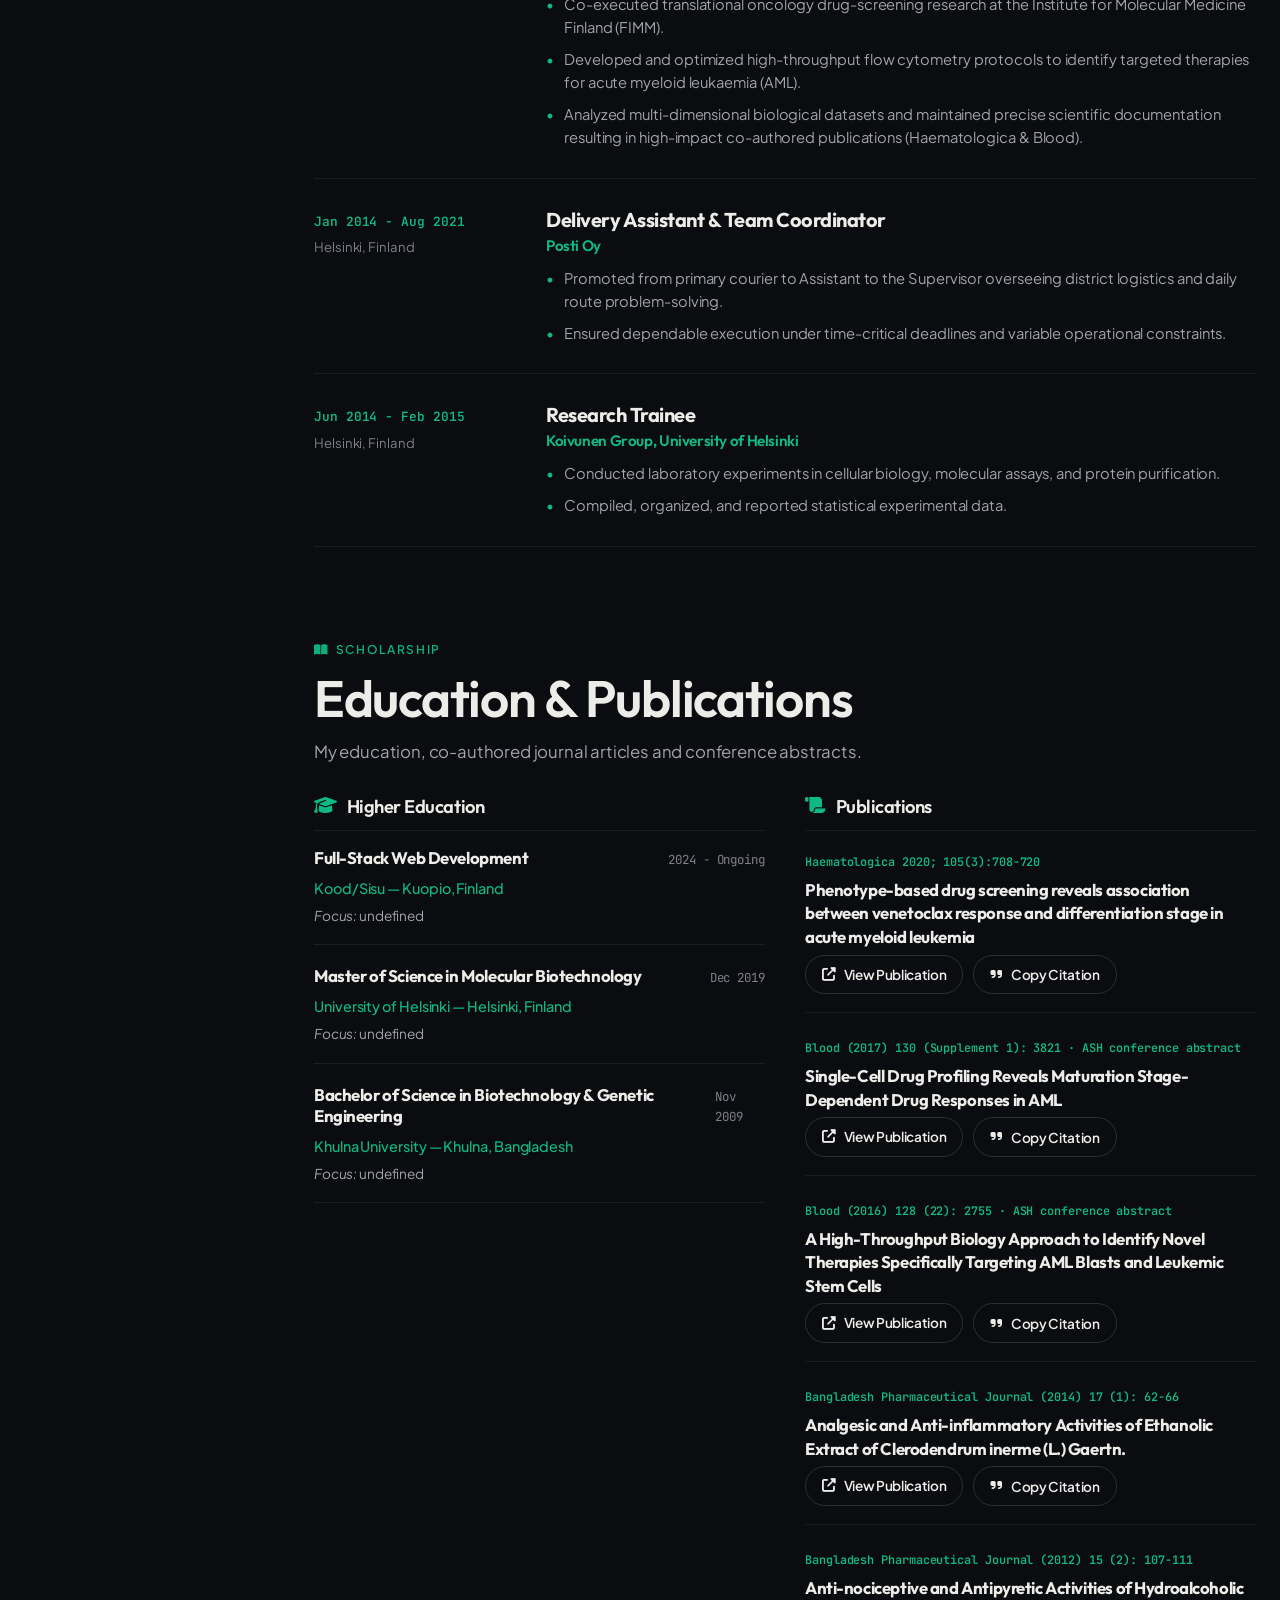
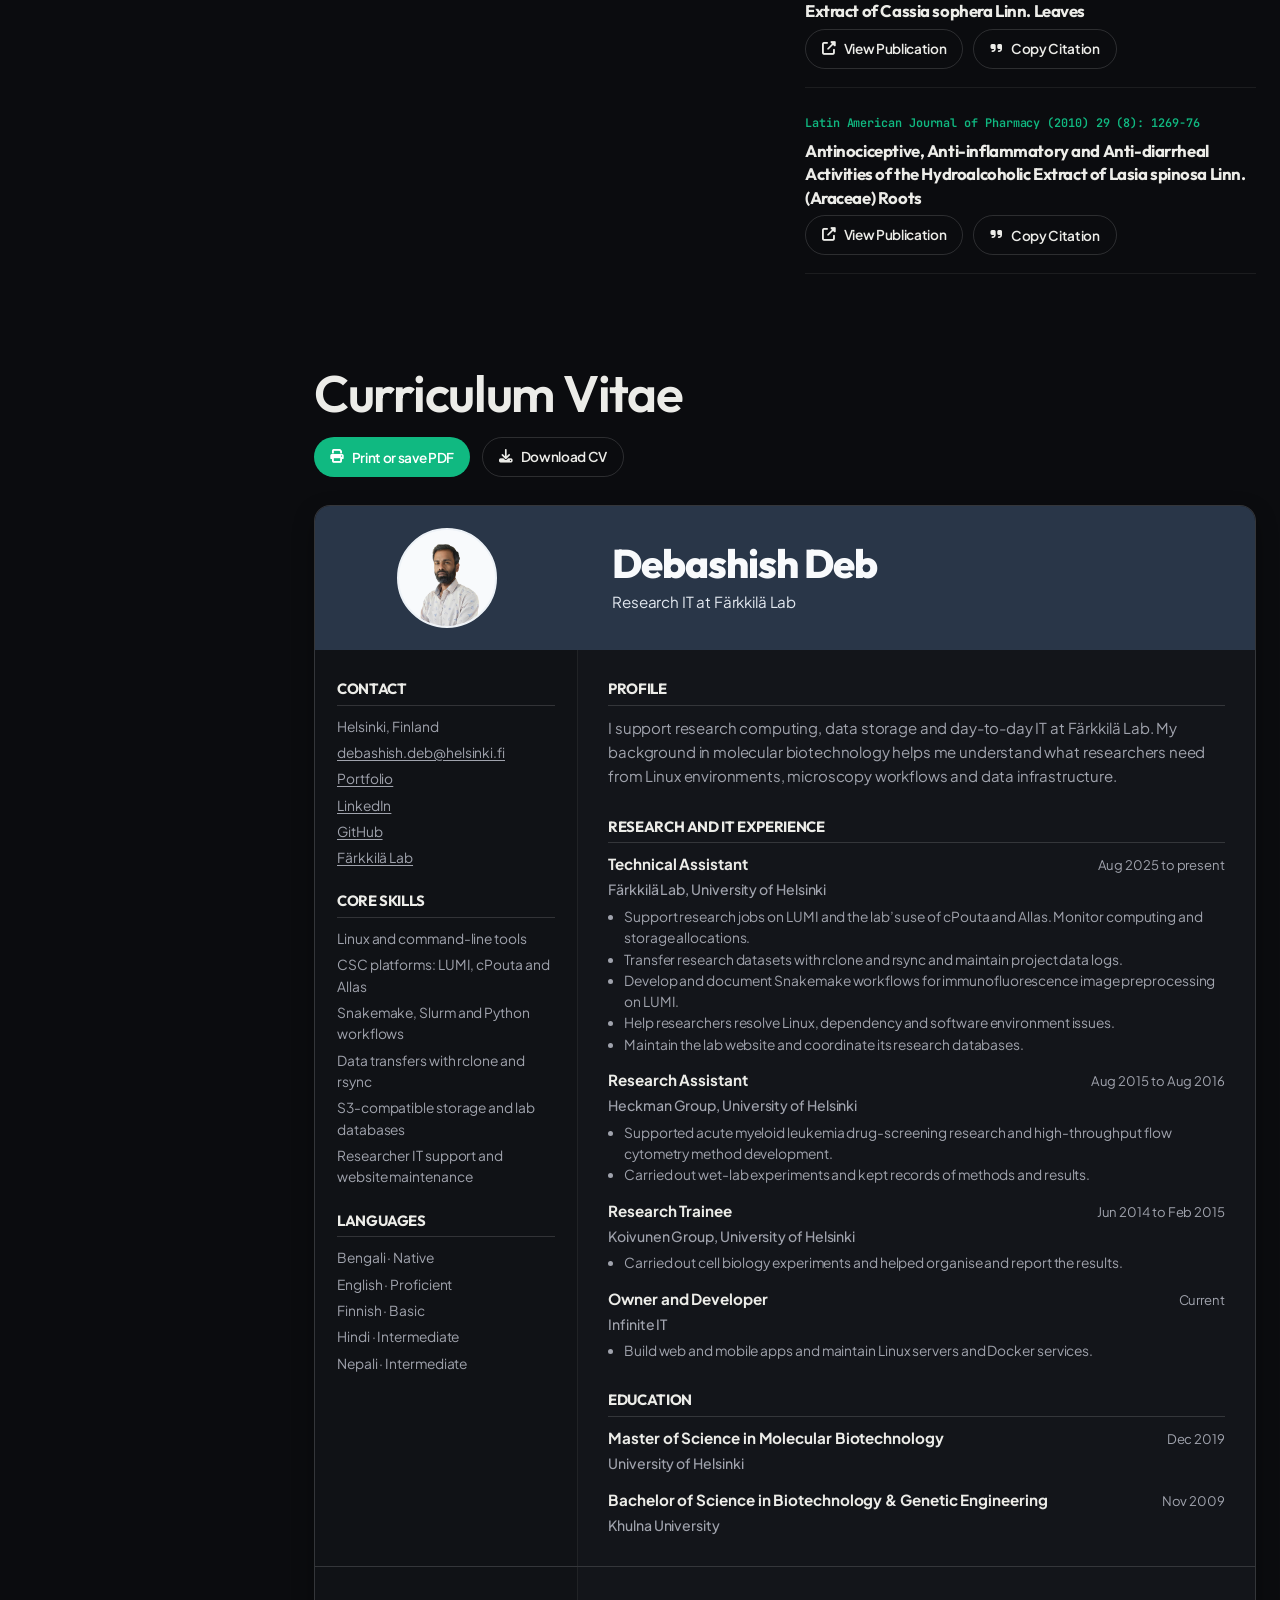
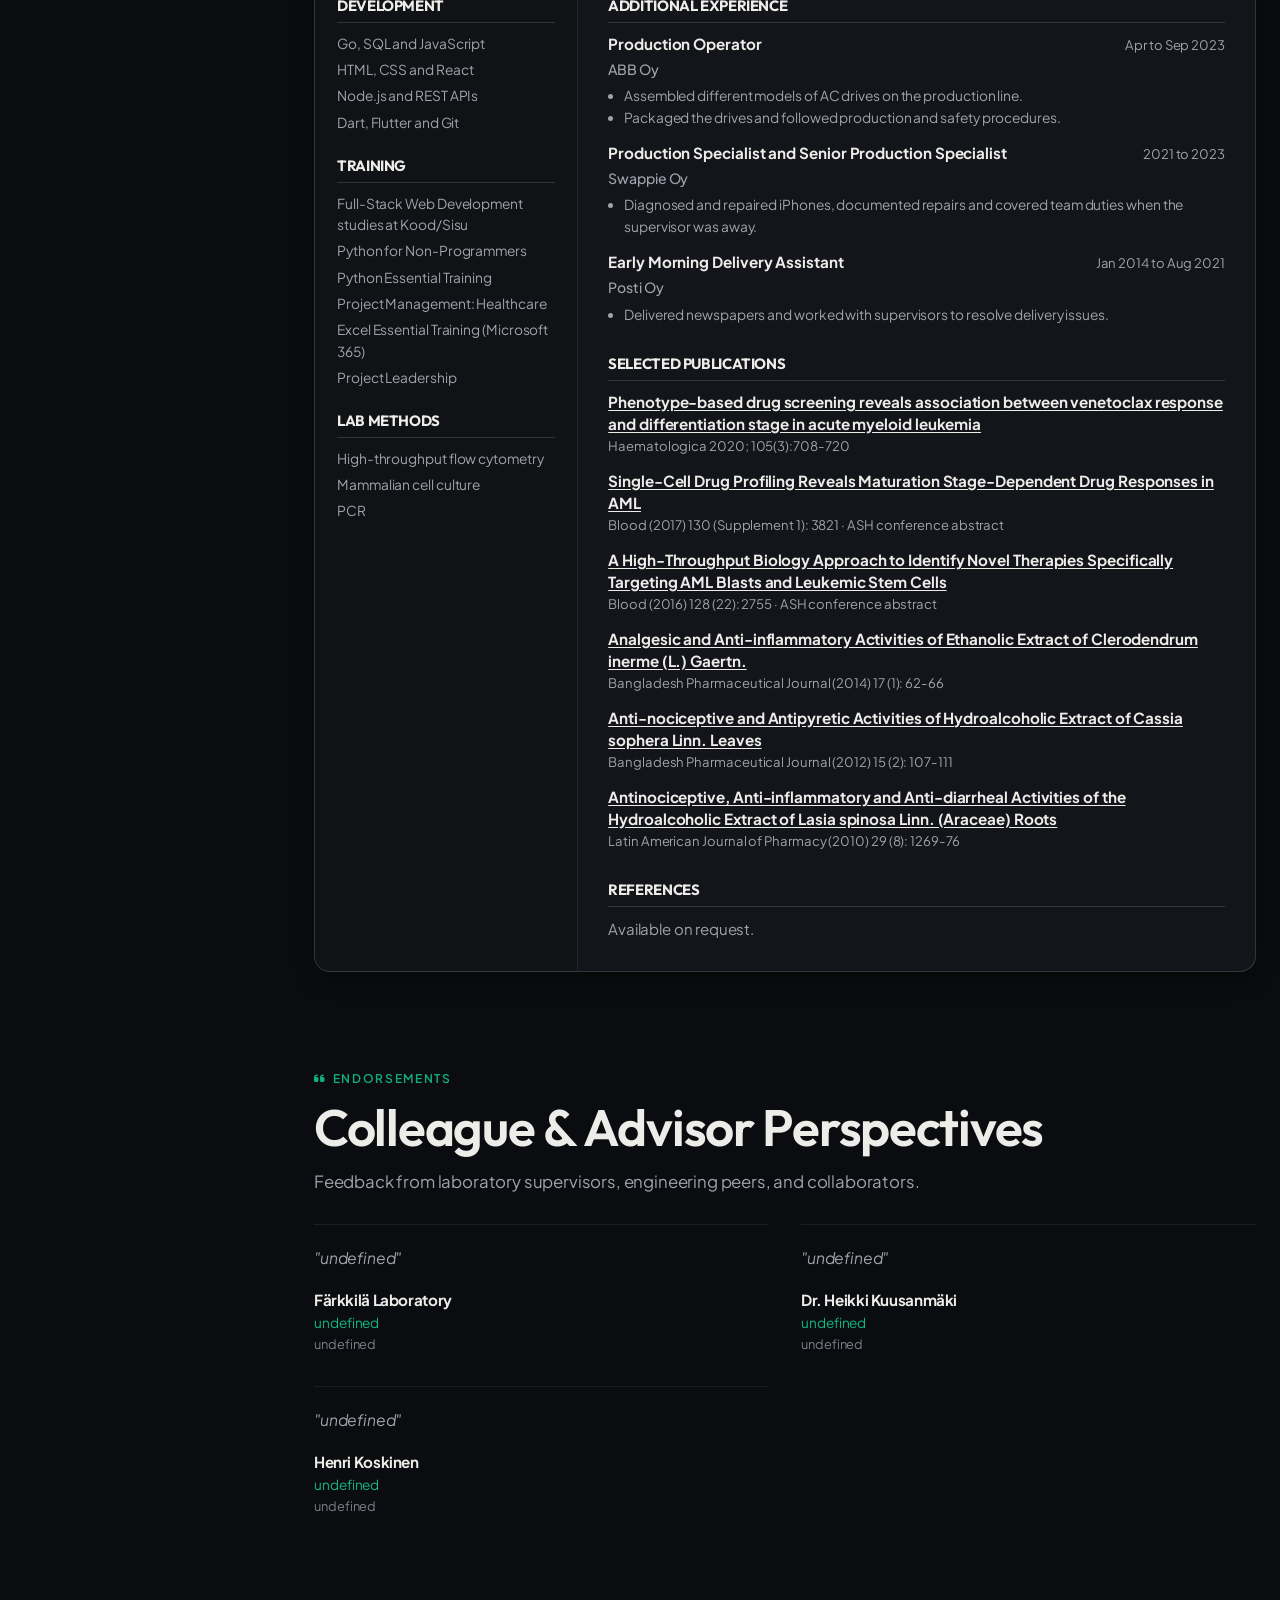
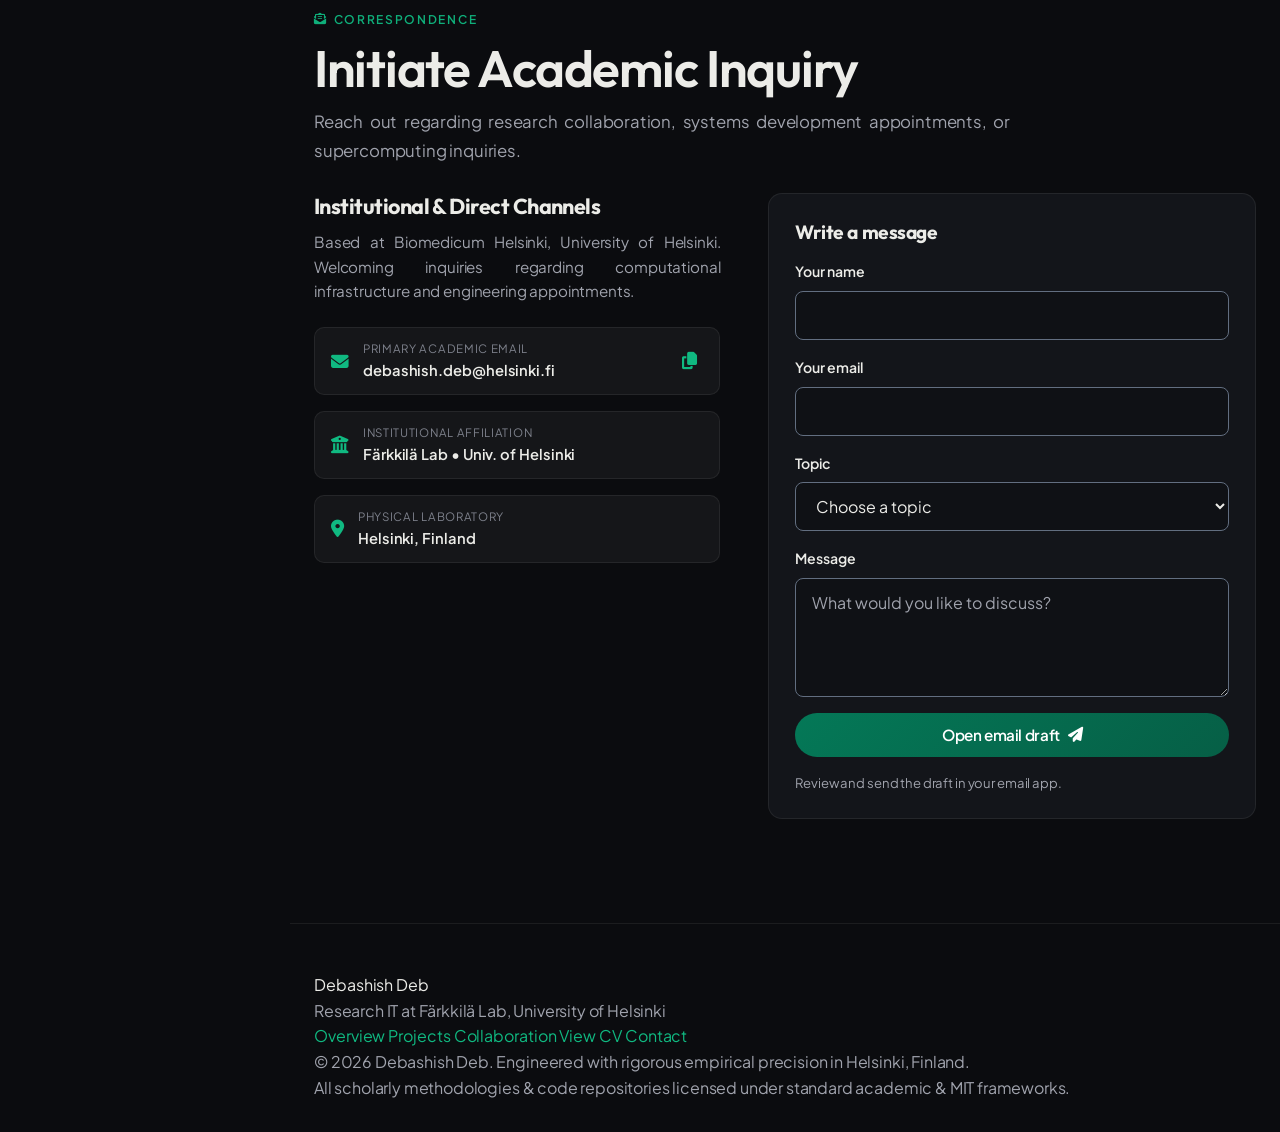
==== commit ef065c0f: "Brighten the cover background" ====
--- a/index.html
+++ b/index.html
@@ -36,7 +36,7 @@
   <link rel="stylesheet" href="https://cdnjs.cloudflare.com/ajax/libs/font-awesome/6.5.1/css/all.min.css" integrity="sha512-DTOQO9RWCH3ppGqcWaEA1BIZOC6xxalwEsw9c2QQeAIftl+Vegovlnee1c9QX4TctnWMn13TZye+giMm8e2LwA==" crossorigin="anonymous" referrerpolicy="no-referrer" />
 
   <!-- Core Stylesheet -->
-  <link rel="stylesheet" href="styles.css?v=28">
+  <link rel="stylesheet" href="styles.css?v=29">
 </head>
 <body class="dark-theme">
   <!-- Top Scroll Progress Bar -->
--- a/styles.css
+++ b/styles.css
@@ -5009,7 +5009,9 @@
 body.dark-theme .hero-cover-card,
 .hero-cover-card {
   position: relative !important;
-  background: linear-gradient(110deg, #0b1e2c, #102d3c) !important;
+  background:
+    radial-gradient(ellipse at var(--cover-highlight-position, 78% 44%), #266978, transparent 58%),
+    linear-gradient(110deg, #102738 8%, #14384b 62%, #185365) !important;
   border: 1px solid rgba(255, 255, 255, 0.22) !important;
   box-shadow: 0 20px 50px -15px rgba(0, 0, 0, 0.75) !important;
   padding: var(--cover-padding, 30px 28px) !important;
@@ -5073,6 +5075,7 @@
   .hero-cover-card {
     --cover-padding: 12px 18px 22px;
     --cover-bottom-space: 8px;
+    --cover-highlight-position: 50% 18%;
     --cover-portrait-width: clamp(210px, 55vw, 248px);
   }
 
